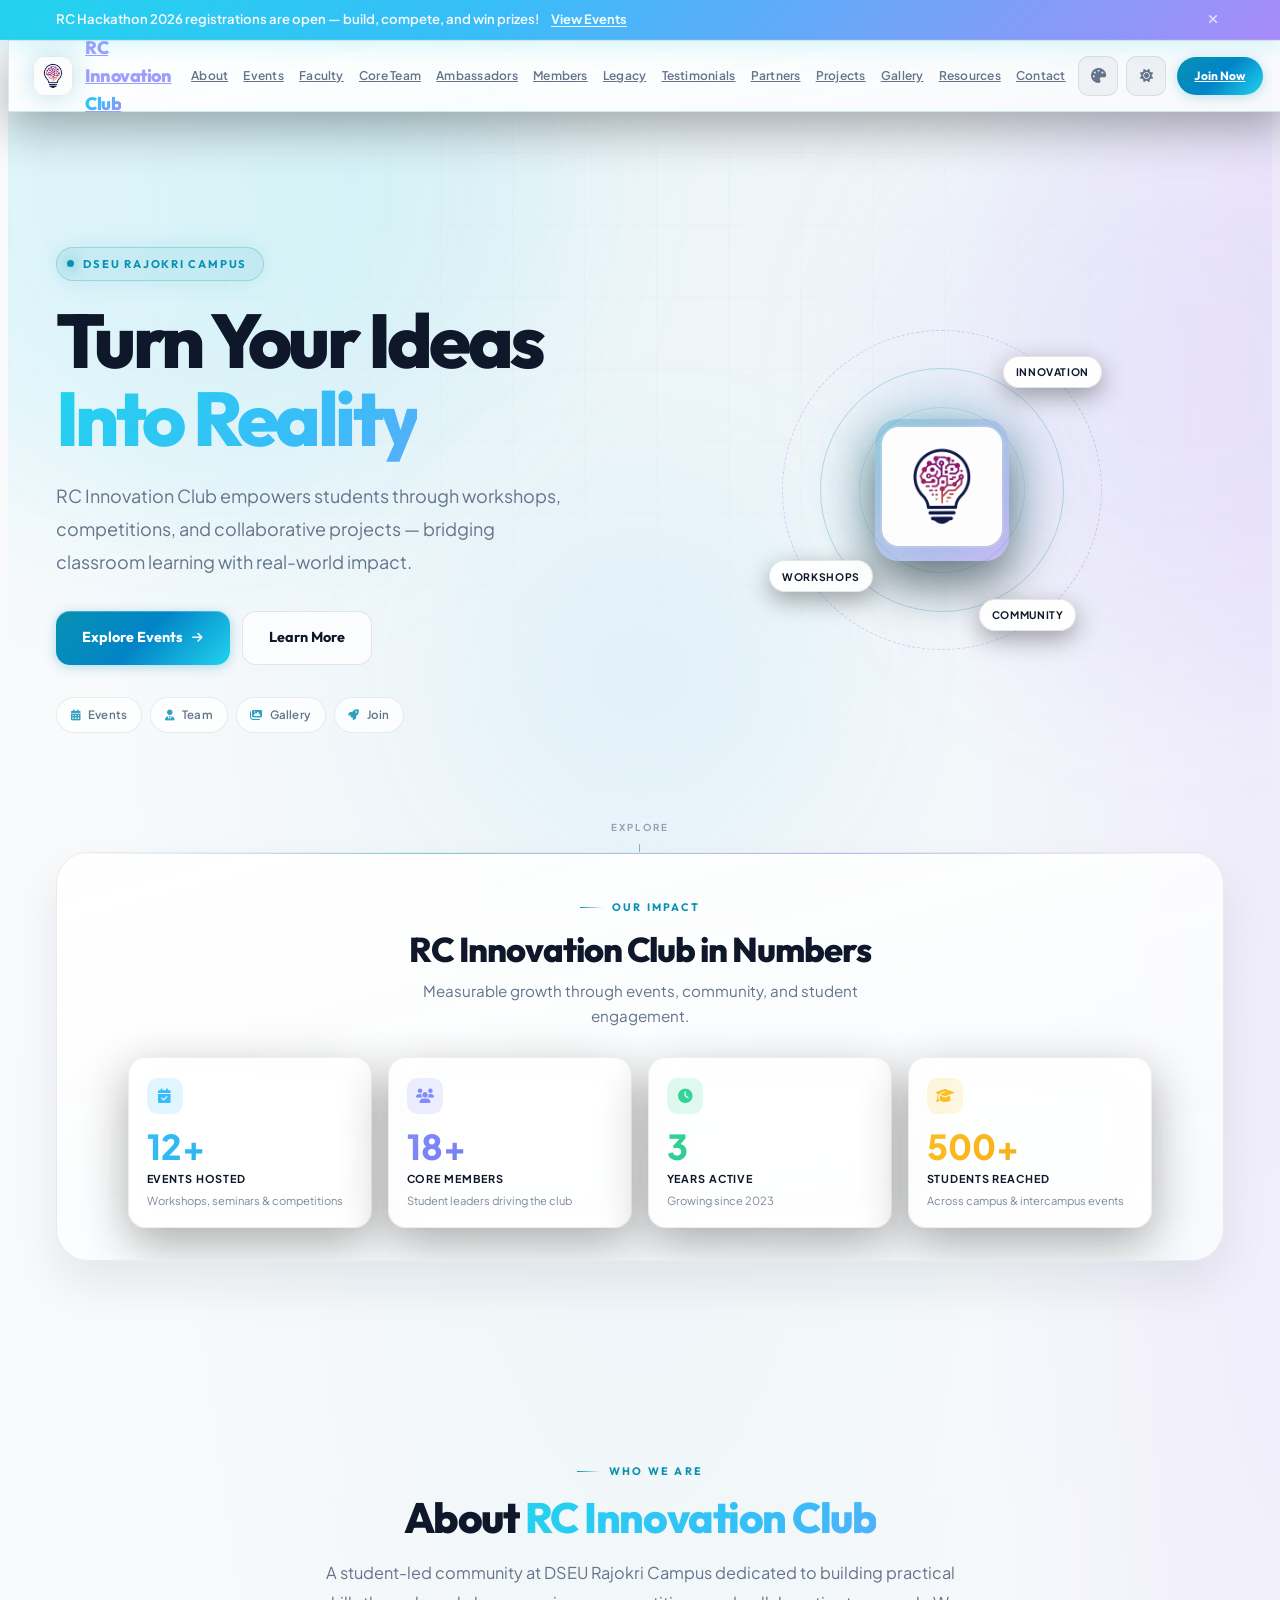
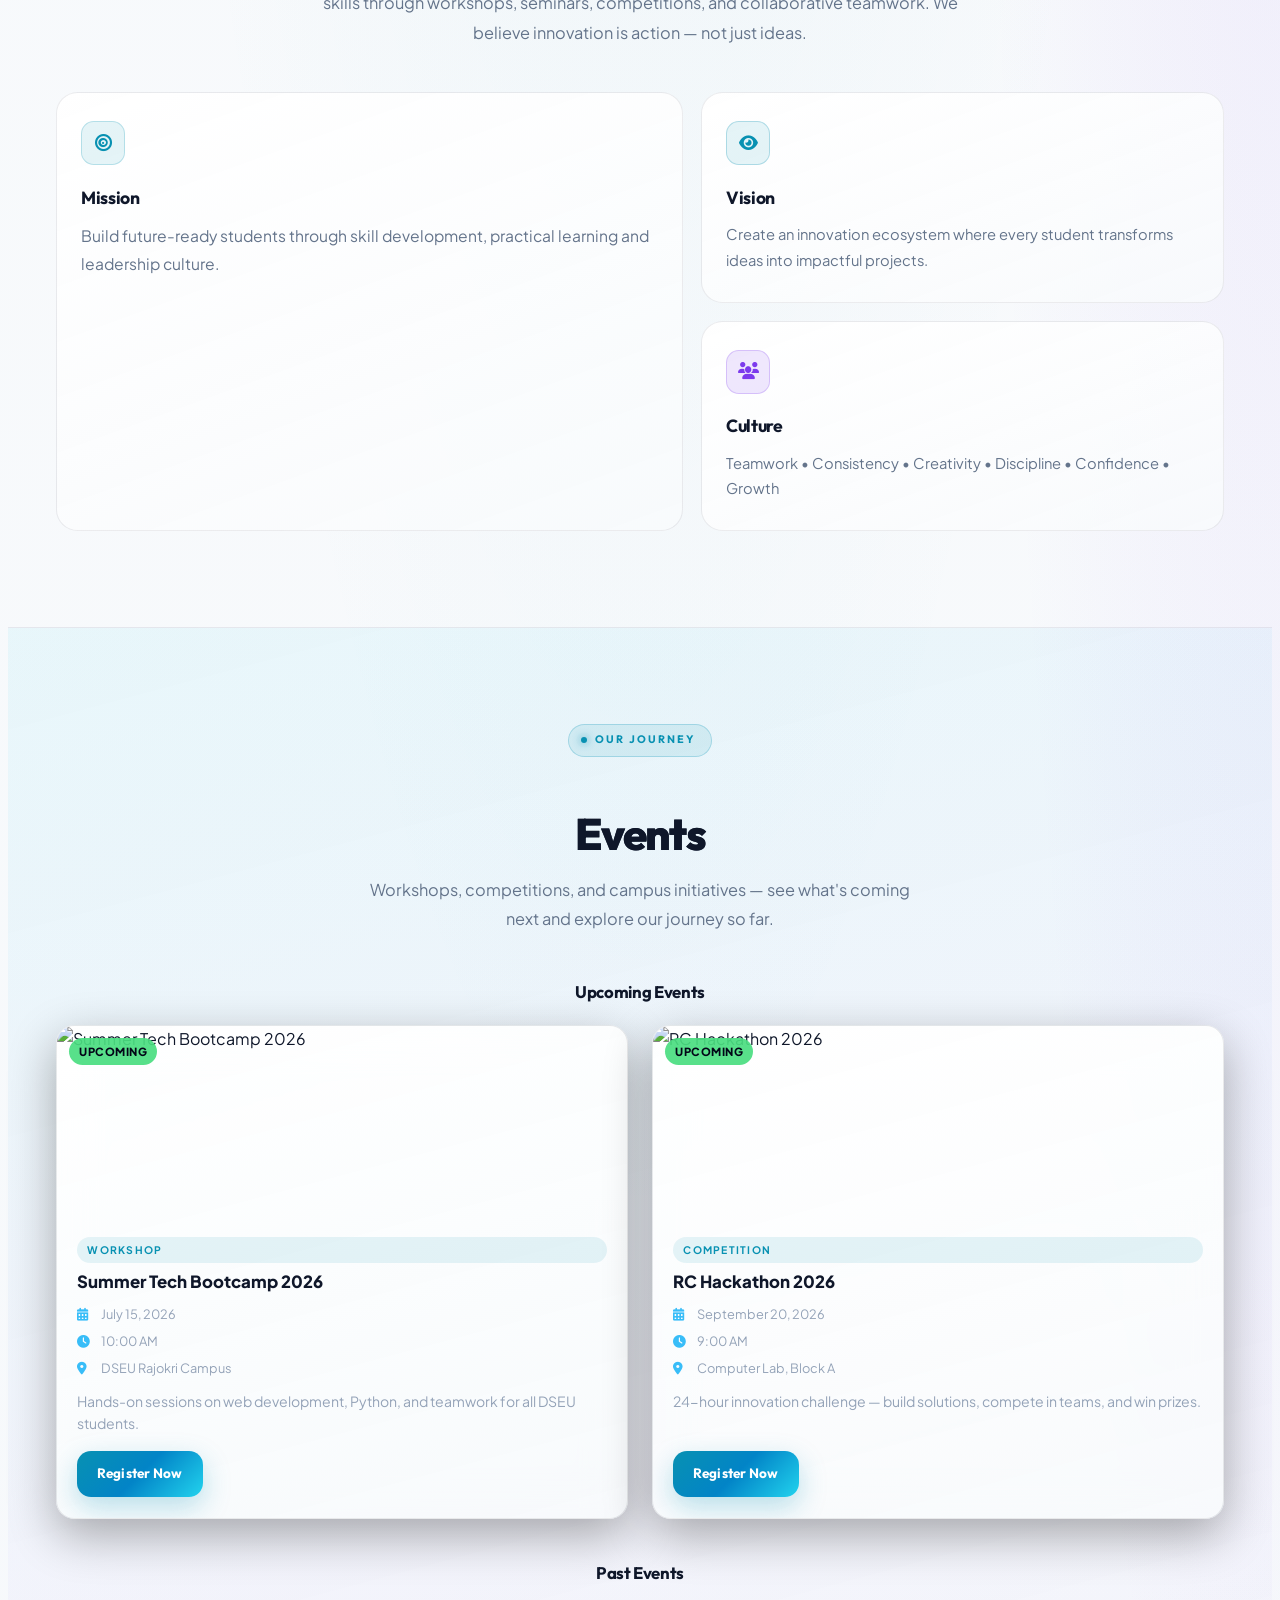
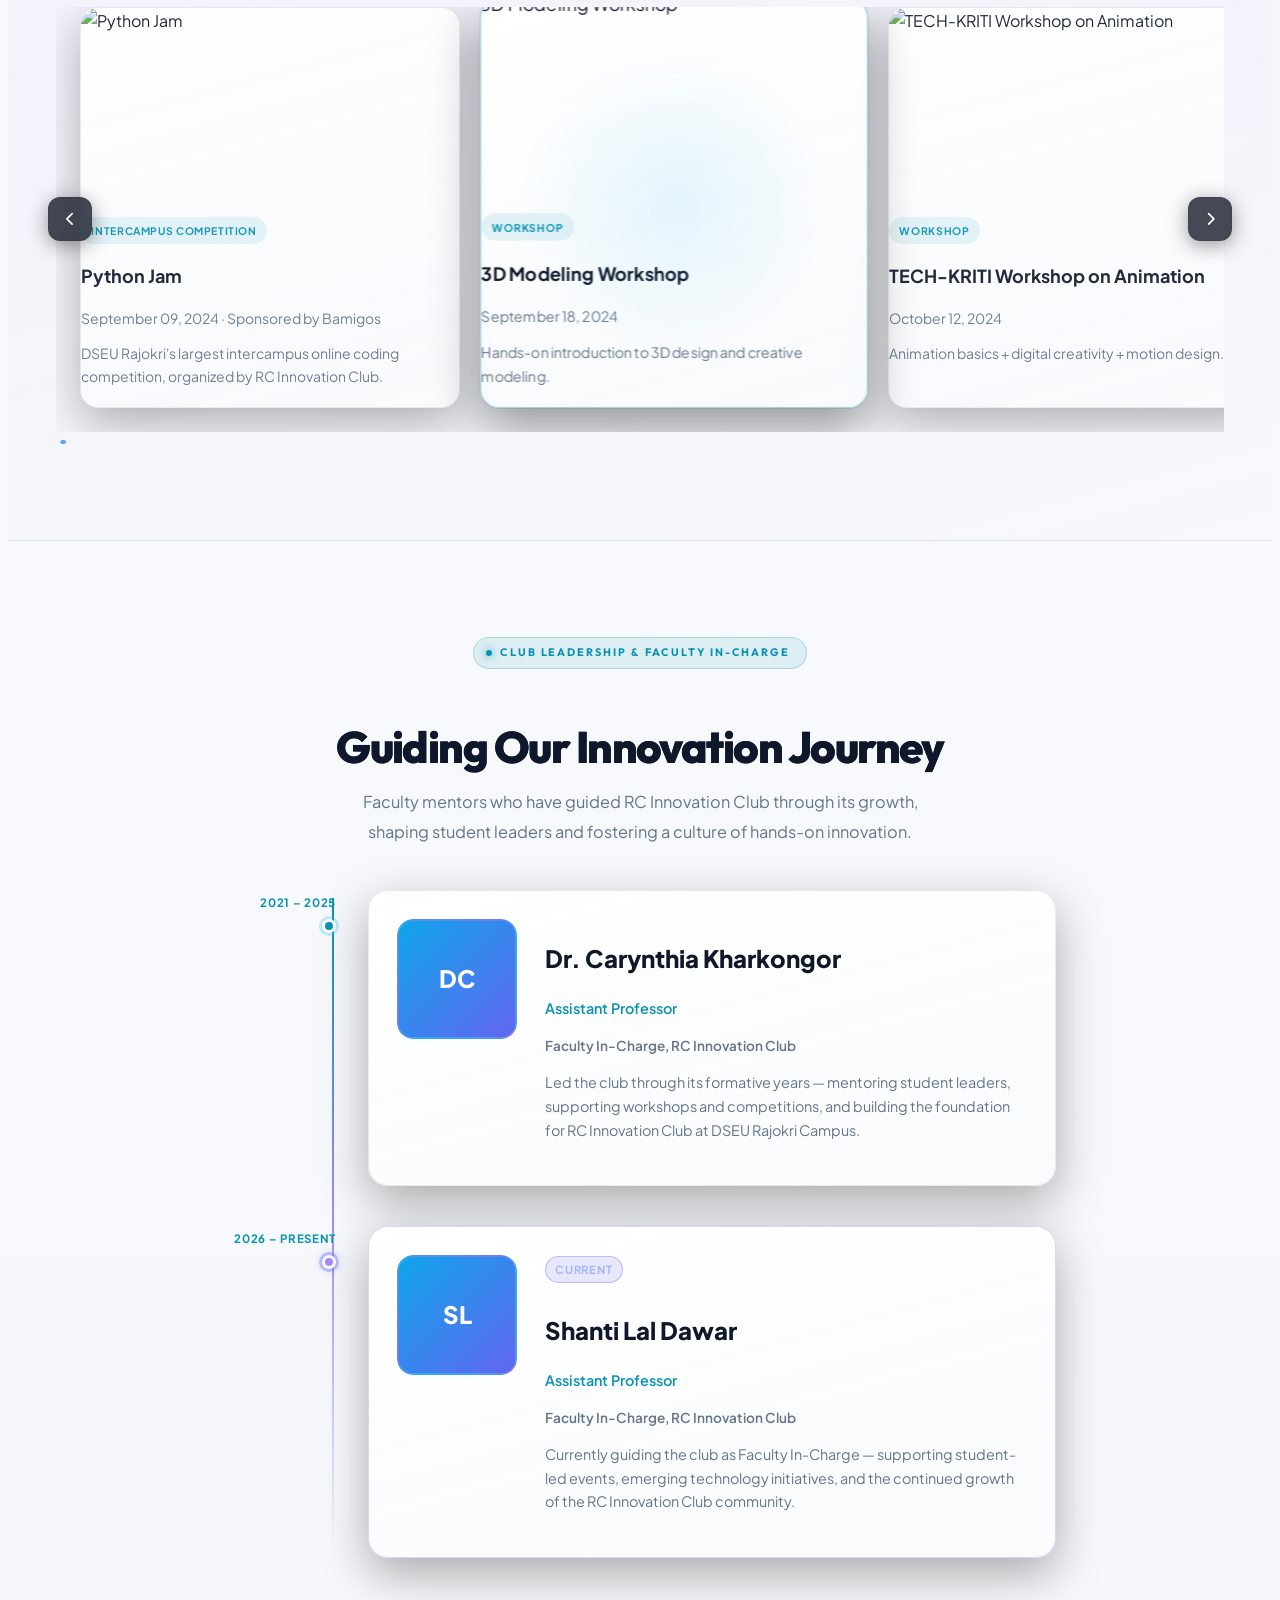
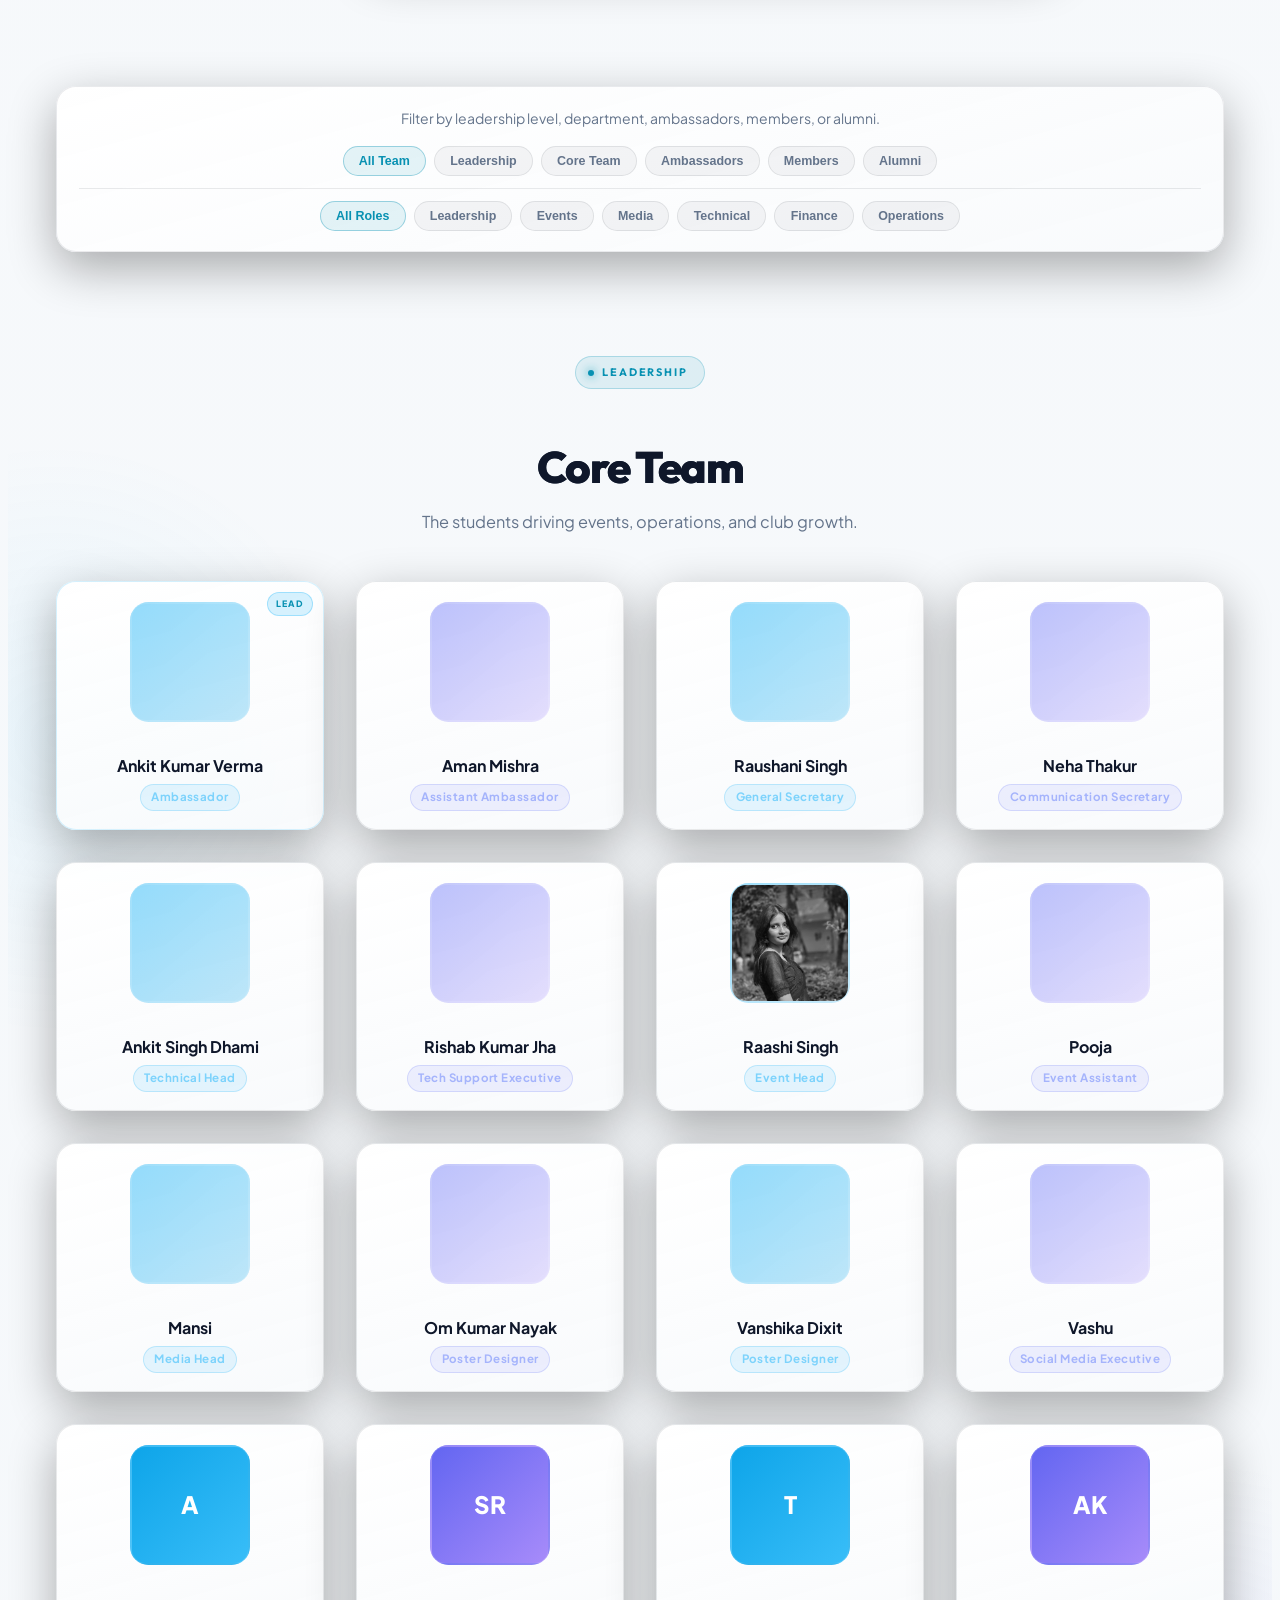
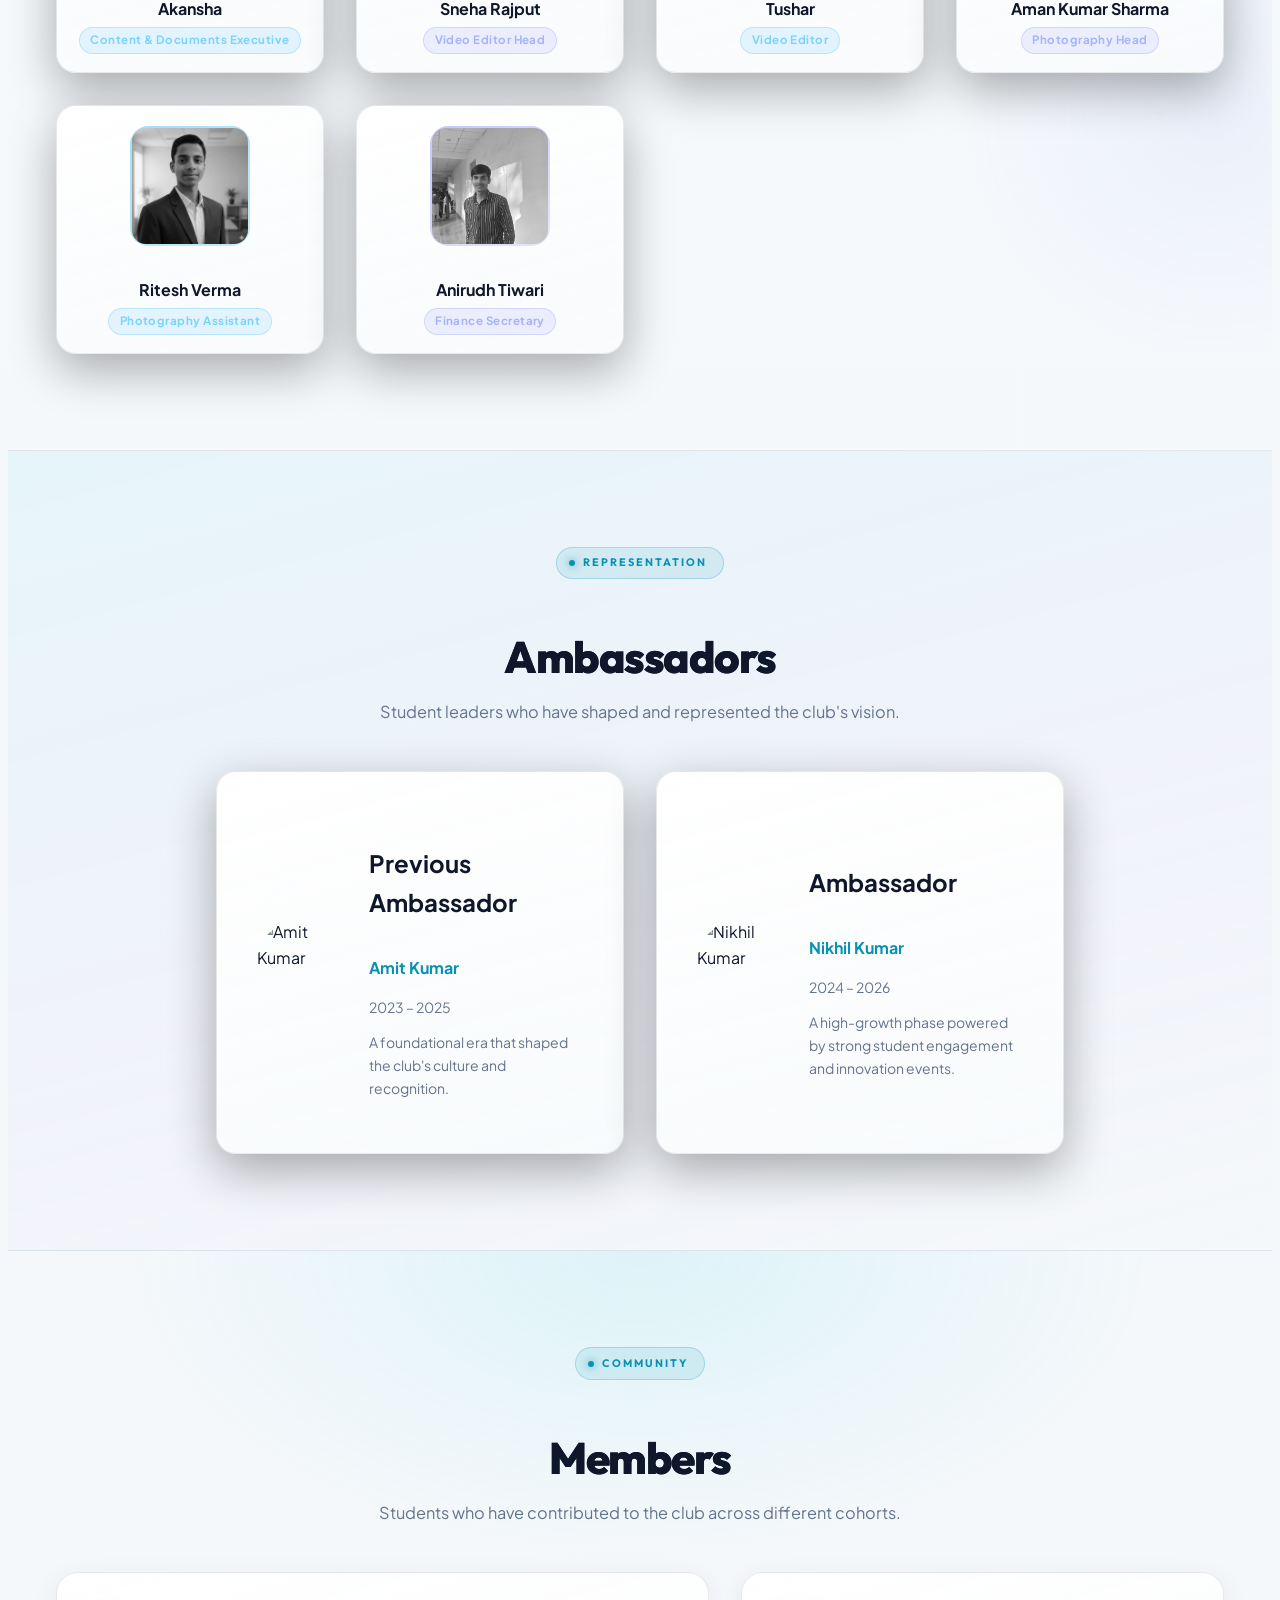
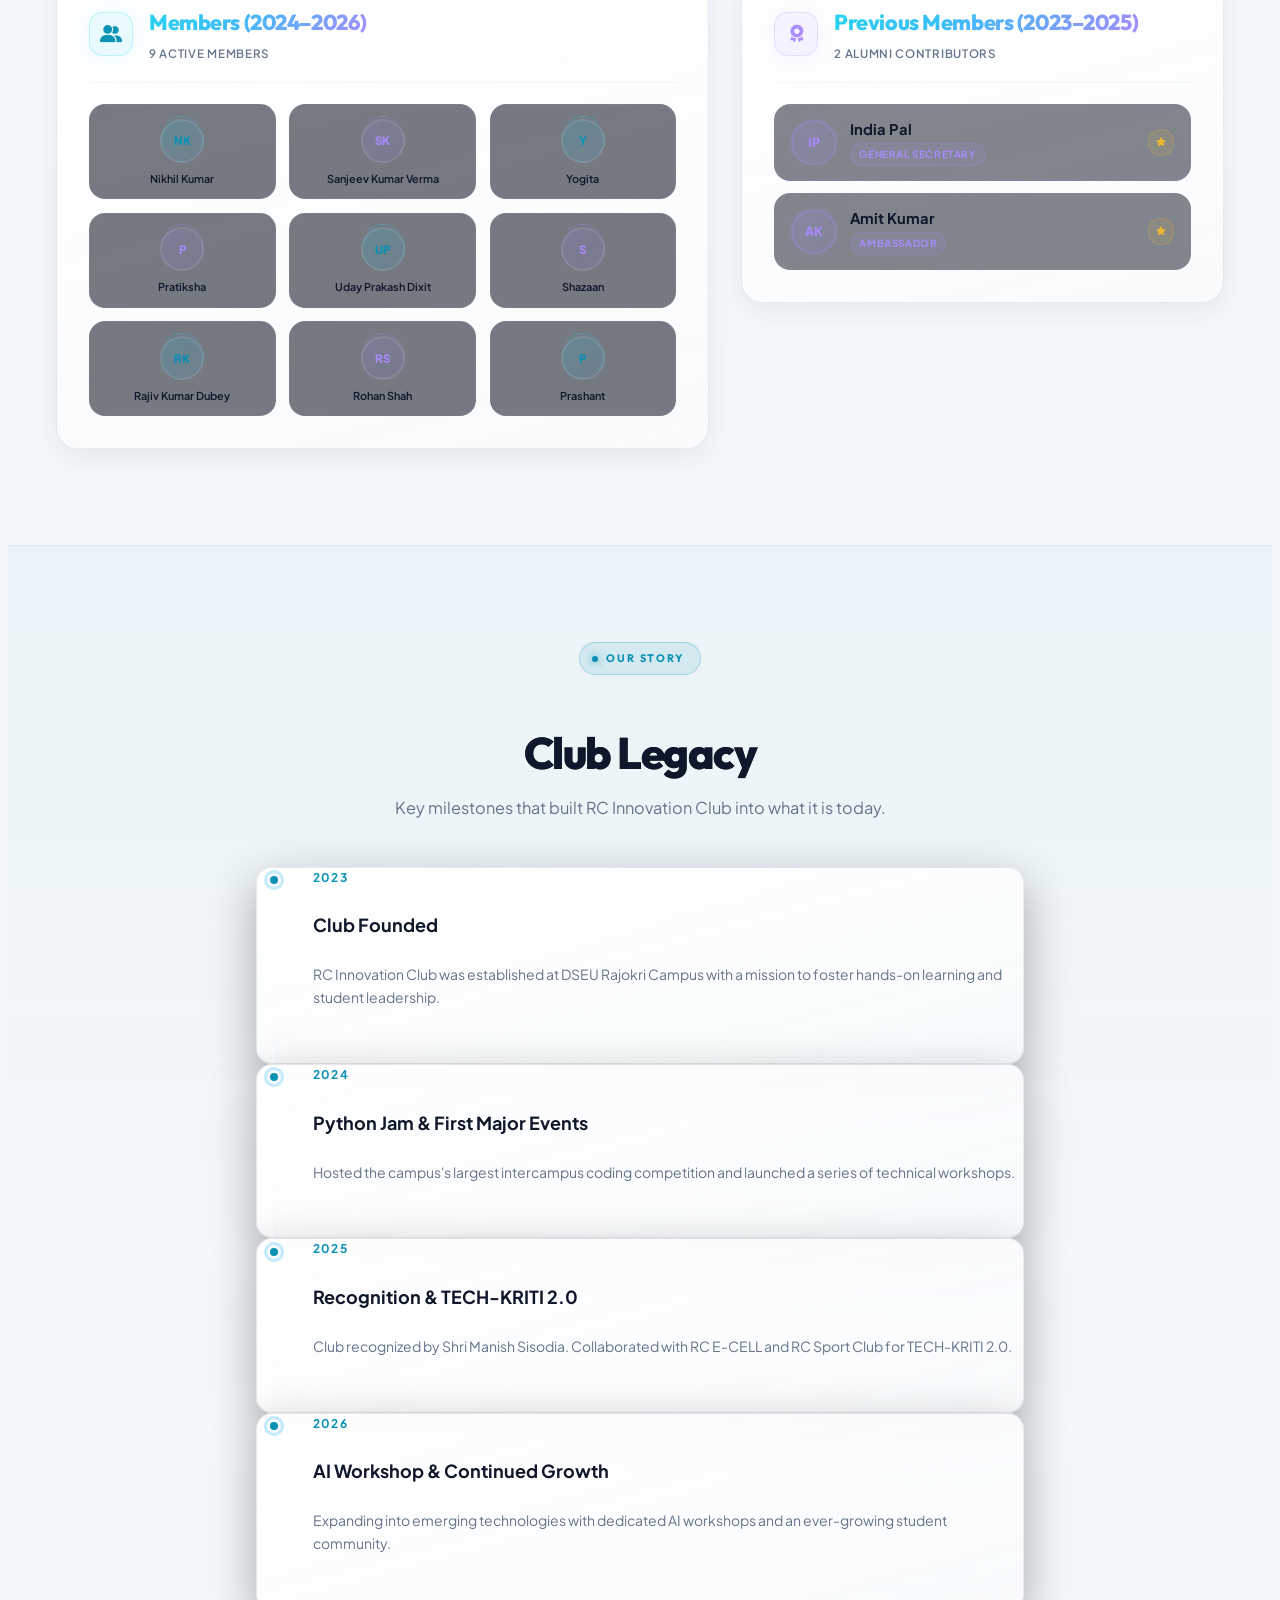
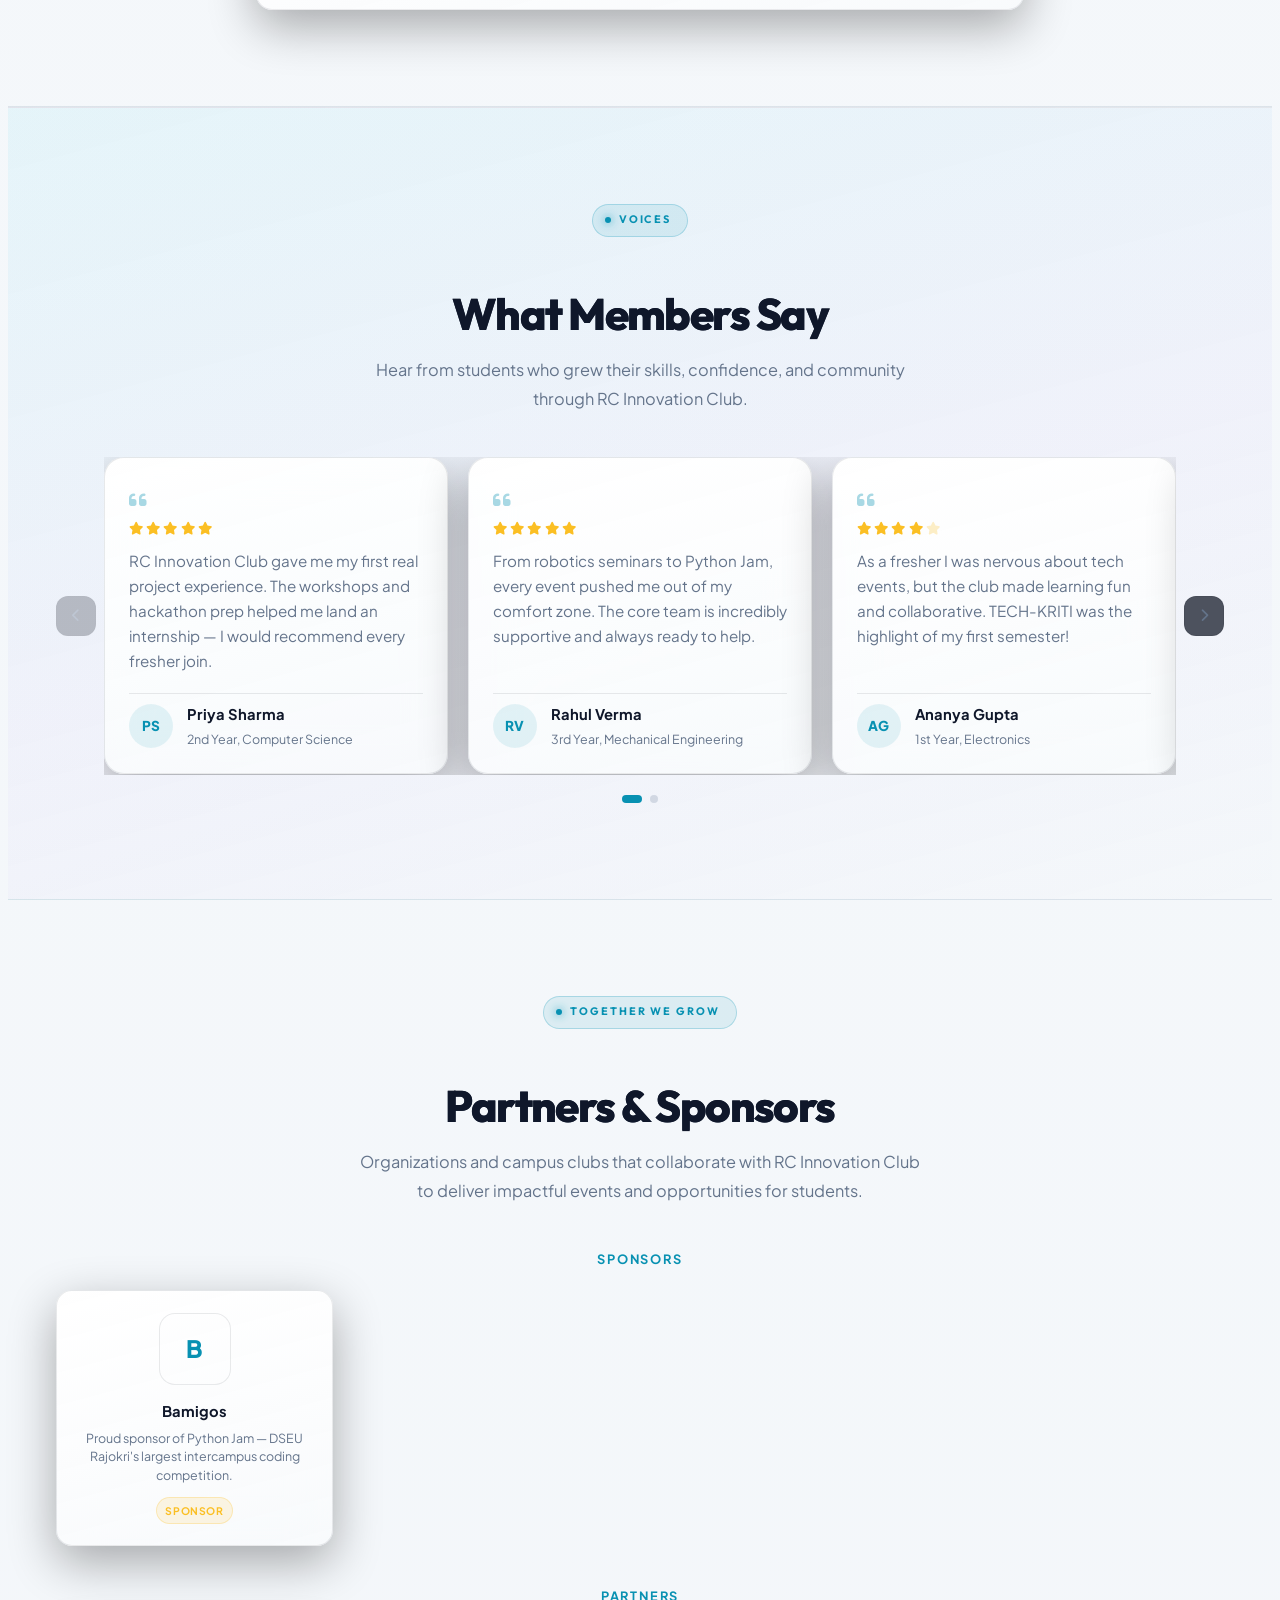
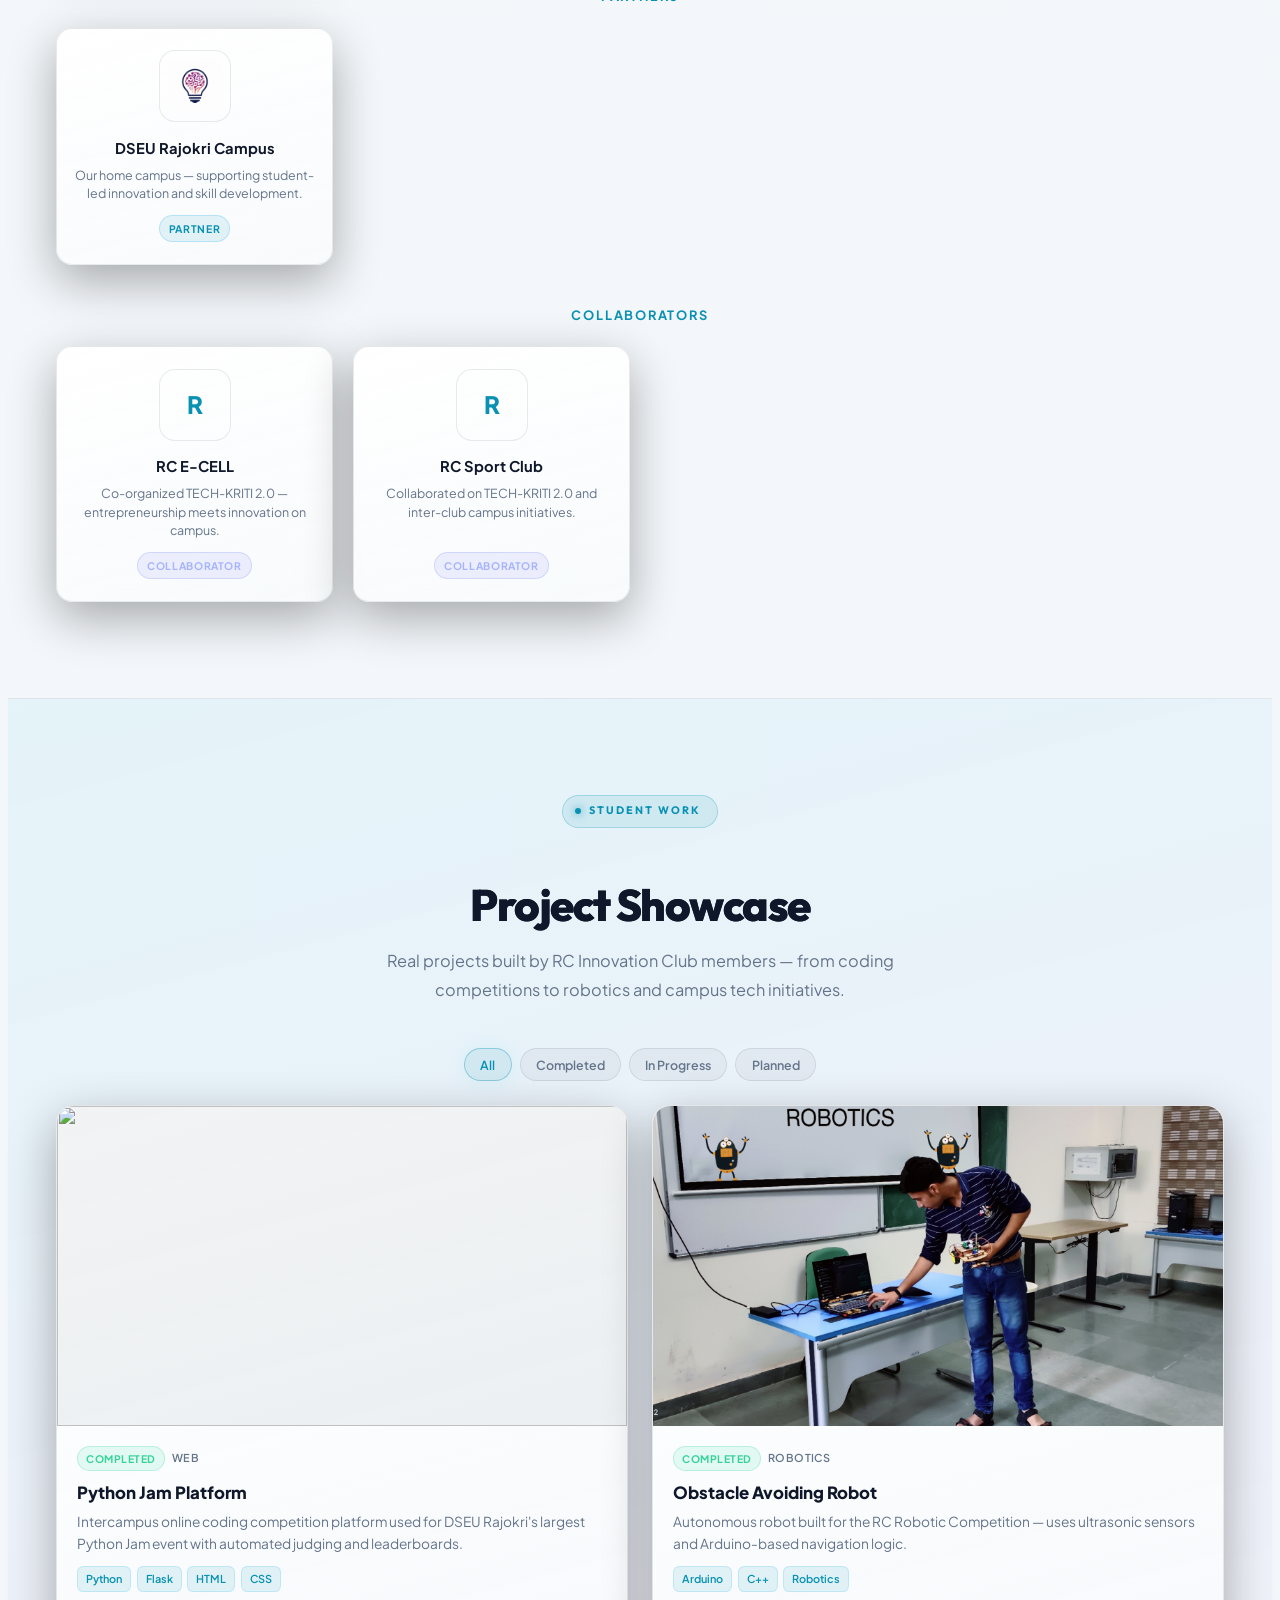
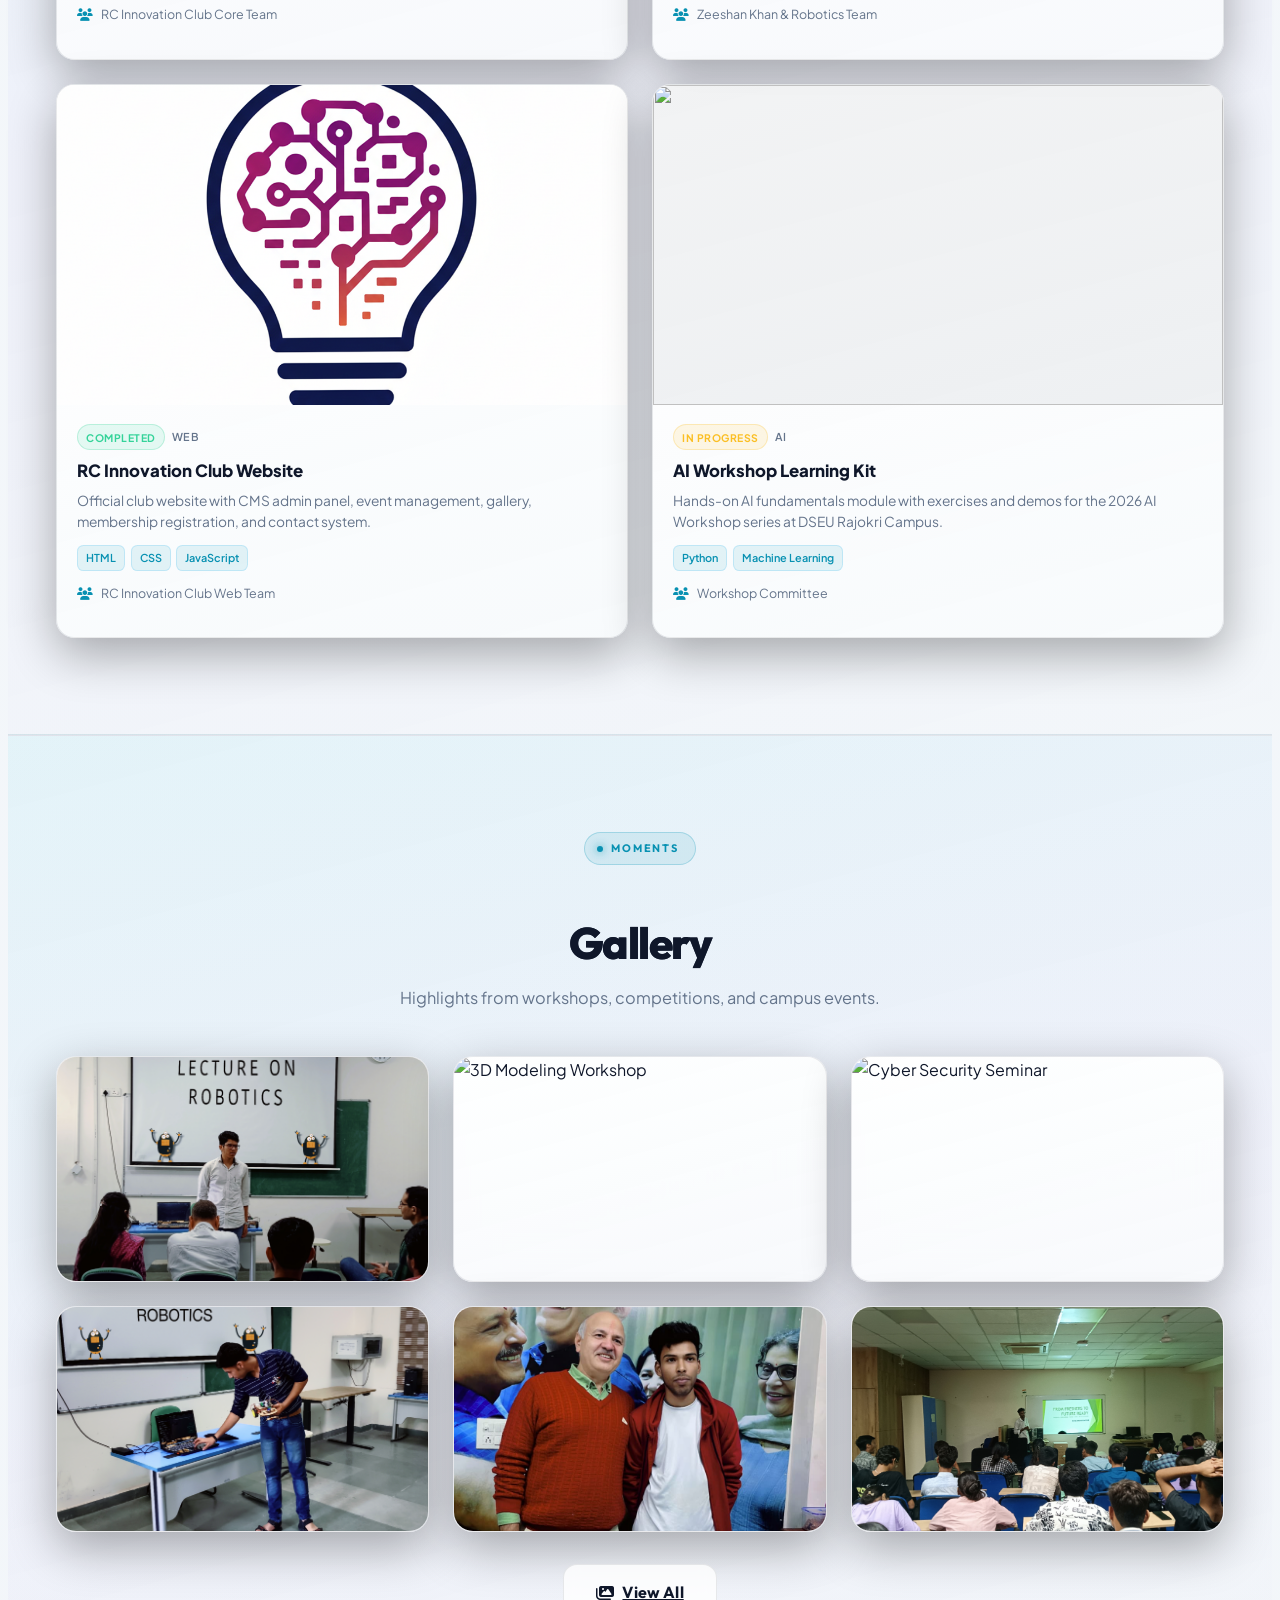
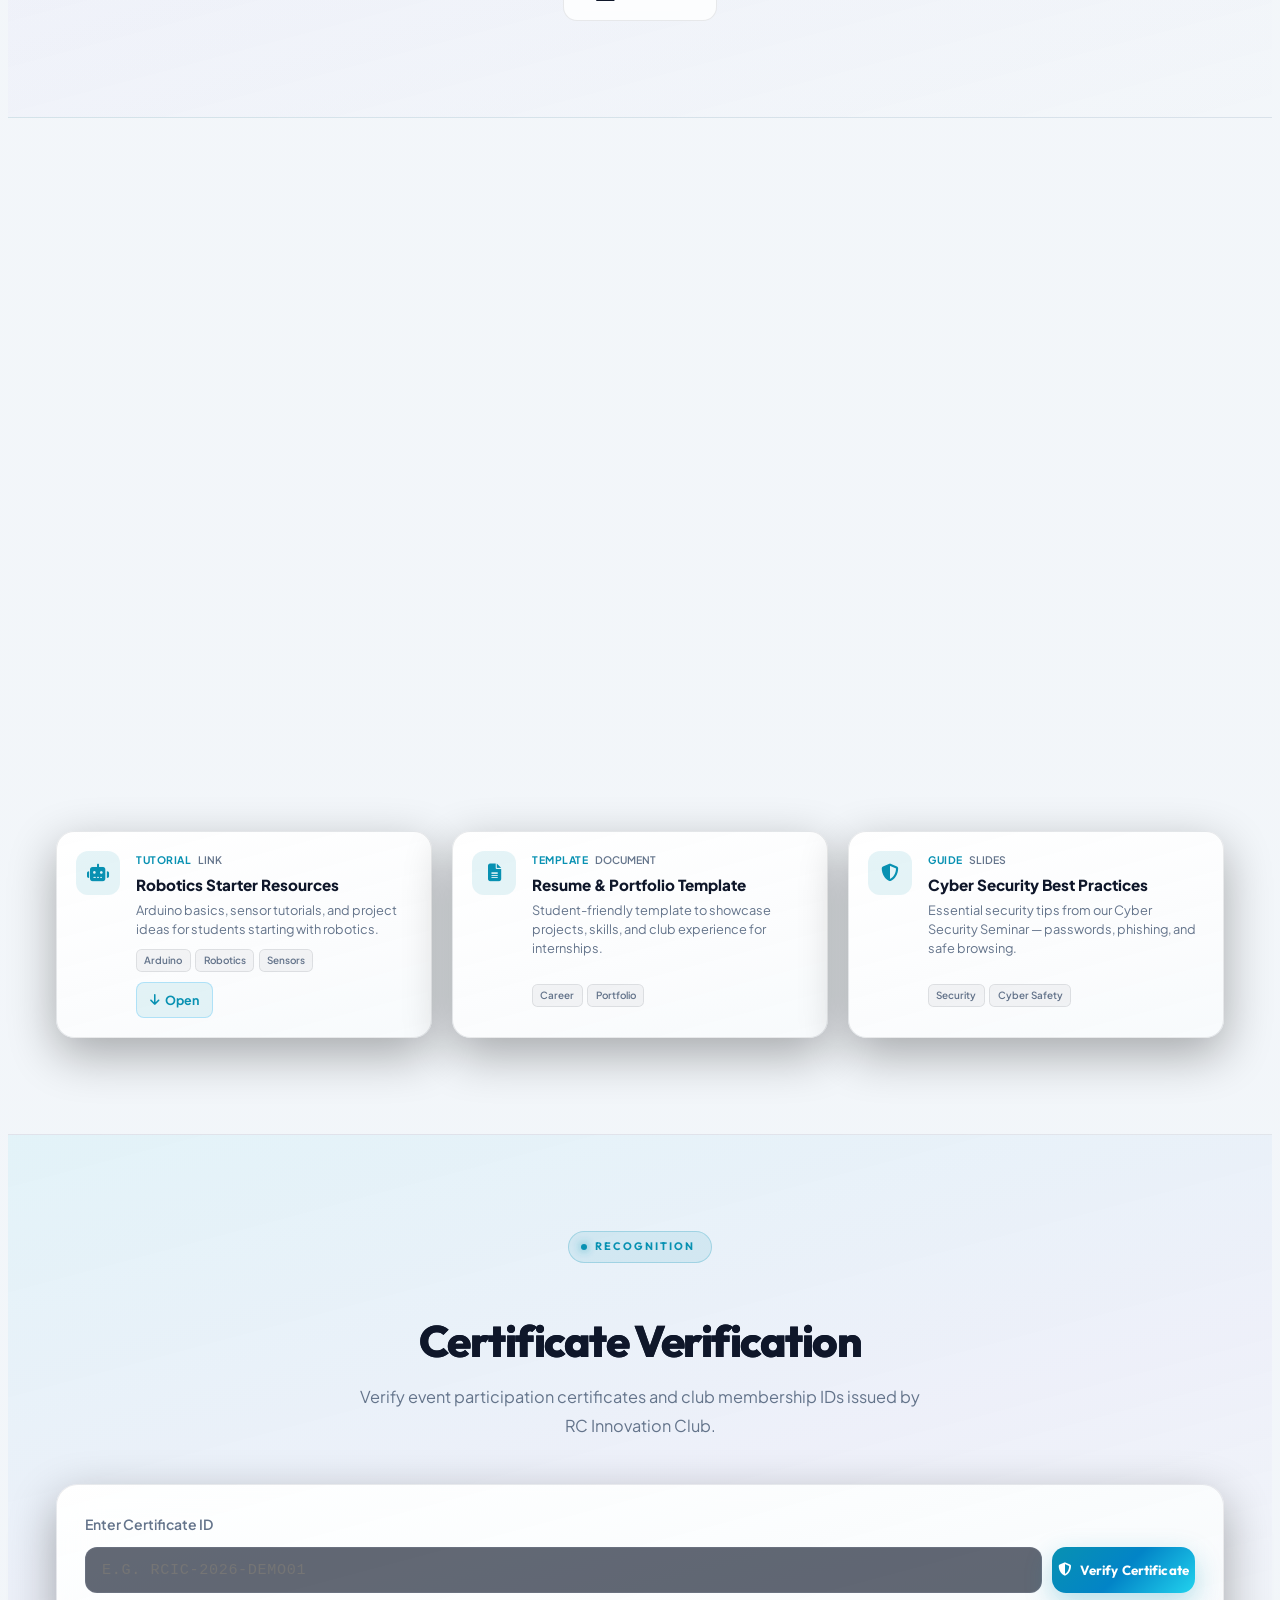
==== index.html @ c9a293d9 "Initial commit: RC Innovation Club website with Supabase" ====
<!DOCTYPE html>
<html lang="en">
<head>
  <meta charset="UTF-8" />
  <script>
    (function () {
      var tk = 'rc_theme_preference';
      var ck = 'rc_color_preference';
      var colors = ['ocean', 'sunset', 'emerald', 'royal', 'coral'];
      var t = null, c = null;
      try { t = localStorage.getItem(tk); c = localStorage.getItem(ck); } catch (e) {}
      if (t !== 'dark' && t !== 'light') {
        t = window.matchMedia('(prefers-color-scheme: light)').matches ? 'light' : 'dark';
      }
      if (colors.indexOf(c) === -1) c = 'ocean';
      document.documentElement.setAttribute('data-theme', t);
      document.documentElement.setAttribute('data-color', c);
    })();
  </script>
  <meta name="viewport" content="width=device-width, initial-scale=1.0, viewport-fit=cover" />
  <meta name="description" content="RC Innovation Club at DSEU Rajokri Campus — workshops, competitions, and hands-on learning for future-ready students." />
  <meta name="keywords" content="RC Innovation Club, DSEU Rajokri, student club, workshops, hackathon, innovation" />
  <meta name="robots" content="index, follow" />
  <meta name="theme-color" content="#030712" />
  <link rel="canonical" href="" />
  <meta property="og:type" content="website" />
  <meta property="og:site_name" content="RC Innovation Club" />
  <meta property="og:title" content="RC Innovation Club | DSEU Rajokri" />
  <meta property="og:description" content="RC Innovation Club at DSEU Rajokri Campus — workshops, competitions, and hands-on learning for future-ready students." />
  <meta property="og:image" content="assets/logo/logo.png" />
  <meta property="og:url" content="" />
  <meta name="twitter:card" content="summary_large_image" />
  <meta name="twitter:title" content="RC Innovation Club | DSEU Rajokri" />
  <meta name="twitter:description" content="RC Innovation Club at DSEU Rajokri Campus — workshops, competitions, and hands-on learning for future-ready students." />
  <meta name="twitter:image" content="assets/logo/logo.png" />
  <title>RC Innovation Club | DSEU Rajokri</title>

  <link rel="preconnect" href="https://cdnjs.cloudflare.com" crossorigin />
  <link rel="stylesheet" href="https://cdnjs.cloudflare.com/ajax/libs/font-awesome/6.4.0/css/all.min.css" />
  <link rel="stylesheet" href="css/tw-utilities.css?v=20250612" />
  <link rel="stylesheet" href="css/style.css?v=20250613" />
  <link rel="stylesheet" href="css/home.css?v=20250612" />
  <link rel="stylesheet" href="css/gallery.css?v=20250612" />
  <link rel="stylesheet" href="css/theme.css?v=20250612" />
  <link rel="stylesheet" href="css/color-themes.css?v=20250612" />
  <link rel="stylesheet" href="css/site-ui.css?v=20250612" />
  <link rel="stylesheet" href="css/mobile-performance.css?v=20250612" />
  <style>
    /* Critical layout — ensures new UI shows even if cache is stale */
    .dash-hero { min-height: 100svh; display: flex; align-items: center; position: relative; overflow: hidden; }
    .dash-hero__layout { display: grid; gap: 2.5rem; align-items: center; width: 100%; }
    @media (min-width: 1024px) {
      .dash-hero__layout { grid-template-columns: 1fr 1fr; }
      .dash-hero__content { text-align: left; }
    }
    .dash-hero__visual { display: flex; justify-content: center; }
    .dash-visual { position: relative; width: min(100%, 20rem); aspect-ratio: 1; }
  </style>
</head>

<body class="bg-gradient-pro">

  <div class="scroll-progress" aria-hidden="true"></div>
  <div class="mobile-nav-overlay xl:hidden" aria-hidden="true"></div>

  <!-- ANNOUNCEMENT BAR -->
  <div id="announce-bar" class="announce-bar announce-bar--hidden" role="region" aria-label="Site announcement" hidden>
    <div class="announce-bar__inner">
      <p class="announce-bar__text" id="cms-announce-text"></p>
      <a href="#" id="cms-announce-link" class="announce-bar__link"></a>
      <button type="button" class="announce-bar__dismiss" id="announce-dismiss" aria-label="Dismiss announcement">
        <i class="fas fa-times" aria-hidden="true"></i>
      </button>
    </div>
  </div>

  <!-- NAVBAR -->
  <nav class="navbar fixed w-full z-[100] glass flex justify-between items-center">
    <a href="#" class="navbar-brand flex items-center gap-3">
      <img src="assets/logo/logo.png" alt="RC Innovation Club Logo"
        class="navbar-brand__logo w-10 h-10 rounded-xl object-cover border border-white/10" />
      <span class="navbar-brand__text text-lg hidden sm:block">
        RC Innovation <span class="navbar-brand__accent">Club</span>
      </span>
    </a>

    <div class="desktop-nav tracking-wide">
      <a href="#about" class="nav-link" data-section="about">About</a>
      <a href="#events" class="nav-link" data-section="events">Events</a>
      <a href="#faculty" class="nav-link" data-section="faculty">Faculty</a>
      <a href="#core" class="nav-link" data-section="core">Core Team</a>
      <a href="#ambassadors" class="nav-link" data-section="ambassadors">Ambassadors</a>
      <a href="#members" class="nav-link" data-section="members">Members</a>
      <a href="#legacy" class="nav-link" data-section="legacy">Legacy</a>
      <a href="#testimonials" class="nav-link" data-section="testimonials">Testimonials</a>
      <a href="#partners" class="nav-link" data-section="partners">Partners</a>
      <a href="#projects" class="nav-link" data-section="projects">Projects</a>
      <a href="#gallery" class="nav-link" data-section="gallery">Gallery</a>
      <a href="#resources" class="nav-link" data-section="resources">Resources</a>
      <a href="#contact" class="nav-link" data-section="contact">Contact</a>
      <div class="theme-controls hidden xl:flex items-center gap-2">
        <div class="theme-picker" data-theme-picker>
          <button type="button" class="theme-picker__trigger" data-theme-picker-trigger aria-label="Choose color theme" aria-haspopup="listbox" aria-expanded="false">
            <i class="fas fa-palette" aria-hidden="true"></i>
          </button>
          <div class="theme-picker__panel" data-theme-picker-panel hidden role="listbox" aria-label="Color themes">
            <p class="theme-picker__heading">Color theme</p>
            <div class="theme-picker__swatches">
              <button type="button" class="theme-picker__swatch theme-picker__swatch--ocean" data-color-pick="ocean" aria-label="Ocean" title="Ocean — Cyan & Violet"></button>
              <button type="button" class="theme-picker__swatch theme-picker__swatch--sunset" data-color-pick="sunset" aria-label="Sunset" title="Sunset — Orange & Pink"></button>
              <button type="button" class="theme-picker__swatch theme-picker__swatch--emerald" data-color-pick="emerald" aria-label="Emerald" title="Emerald — Fresh Green"></button>
              <button type="button" class="theme-picker__swatch theme-picker__swatch--royal" data-color-pick="royal" aria-label="Royal" title="Royal — Indigo & Purple"></button>
              <button type="button" class="theme-picker__swatch theme-picker__swatch--coral" data-color-pick="coral" aria-label="Coral" title="Coral — Rose & Gold"></button>
            </div>
          </div>
        </div>
        <button type="button" class="theme-toggle" data-theme-toggle aria-label="Switch to light mode" aria-pressed="false">
          <i class="fas fa-sun theme-toggle__icon theme-toggle__icon--light" aria-hidden="true"></i>
          <i class="fas fa-moon theme-toggle__icon theme-toggle__icon--dark" aria-hidden="true"></i>
        </button>
      </div>
      <a href="#join" class="btn-primary px-5 py-2 rounded-full text-sm whitespace-nowrap">Join Now</a>
    </div>

    <div class="theme-controls flex items-center gap-2 xl:hidden">
      <div class="theme-picker theme-picker--compact" data-theme-picker>
        <button type="button" class="theme-picker__trigger" data-theme-picker-trigger aria-label="Choose color theme" aria-haspopup="listbox" aria-expanded="false">
          <i class="fas fa-palette" aria-hidden="true"></i>
        </button>
        <div class="theme-picker__panel" data-theme-picker-panel hidden role="listbox" aria-label="Color themes">
          <p class="theme-picker__heading">Color theme</p>
          <div class="theme-picker__swatches">
            <button type="button" class="theme-picker__swatch theme-picker__swatch--ocean" data-color-pick="ocean" aria-label="Ocean" title="Ocean"></button>
            <button type="button" class="theme-picker__swatch theme-picker__swatch--sunset" data-color-pick="sunset" aria-label="Sunset" title="Sunset"></button>
            <button type="button" class="theme-picker__swatch theme-picker__swatch--emerald" data-color-pick="emerald" aria-label="Emerald" title="Emerald"></button>
            <button type="button" class="theme-picker__swatch theme-picker__swatch--royal" data-color-pick="royal" aria-label="Royal" title="Royal"></button>
            <button type="button" class="theme-picker__swatch theme-picker__swatch--coral" data-color-pick="coral" aria-label="Coral" title="Coral"></button>
          </div>
        </div>
      </div>
      <button type="button" class="theme-toggle" data-theme-toggle aria-label="Switch to light mode" aria-pressed="false">
        <i class="fas fa-sun theme-toggle__icon theme-toggle__icon--light" aria-hidden="true"></i>
        <i class="fas fa-moon theme-toggle__icon theme-toggle__icon--dark" aria-hidden="true"></i>
      </button>
    </div>

    <button class="mobile-menu-btn xl:hidden" aria-label="Open menu" aria-expanded="false" type="button">
      <span></span><span></span><span></span>
    </button>
  </nav>

  <div class="mobile-nav xl:hidden">
    <a href="#about">About</a>
    <a href="#events">Events</a>
    <a href="#faculty">Faculty</a>
    <a href="#core">Core Team</a>
    <a href="#ambassadors">Ambassadors</a>
    <a href="#members">Members</a>
    <a href="#legacy">Legacy</a>
    <a href="#testimonials">Testimonials</a>
    <a href="#partners">Partners</a>
    <a href="#projects">Projects</a>
    <a href="#gallery">Gallery</a>
    <a href="#resources">Resources</a>
    <a href="#contact">Contact</a>
    <div class="mobile-theme-bar" aria-label="Color themes">
      <span class="mobile-theme-bar__label">Color theme</span>
      <div class="mobile-theme-bar__swatches">
        <button type="button" class="theme-picker__swatch theme-picker__swatch--ocean" data-color-pick="ocean" aria-label="Ocean" title="Ocean"></button>
        <button type="button" class="theme-picker__swatch theme-picker__swatch--sunset" data-color-pick="sunset" aria-label="Sunset" title="Sunset"></button>
        <button type="button" class="theme-picker__swatch theme-picker__swatch--emerald" data-color-pick="emerald" aria-label="Emerald" title="Emerald"></button>
        <button type="button" class="theme-picker__swatch theme-picker__swatch--royal" data-color-pick="royal" aria-label="Royal" title="Royal"></button>
        <button type="button" class="theme-picker__swatch theme-picker__swatch--coral" data-color-pick="coral" aria-label="Coral" title="Coral"></button>
      </div>
    </div>
    <a href="#join" class="mobile-nav-cta">Join Now</a>
  </div>

  <!-- MAIN DASHBOARD -->
  <div id="dashboard" class="dash">

    <section class="dash-hero" aria-label="Welcome">
      <div class="dash-hero__atmosphere" aria-hidden="true">
        <div class="dash-hero__aurora dash-hero__aurora--1"></div>
        <div class="dash-hero__aurora dash-hero__aurora--2"></div>
        <div class="dash-hero__aurora dash-hero__aurora--3"></div>
        <div class="dash-hero__grid-lines"></div>
      </div>

      <div class="site-container dash-hero__layout">
        <div class="dash-hero__content">
          <div class="dash-hero__badge" data-reveal>
            <span class="dash-hero__badge-dot" aria-hidden="true"></span>
            <span class="dash-hero__badge-text" id="cms-hero-badge">DSEU Rajokri Campus</span>
          </div>

          <h1 class="dash-hero__title" id="cms-hero-title" data-reveal data-reveal-delay="70">
            Turn Your Ideas<br><span class="dash-hero__highlight text-gradient text-gradient-animated">Into Reality</span>
          </h1>

          <p class="dash-hero__lead" id="cms-hero-desc" data-reveal data-reveal-delay="140">
            RC Innovation Club empowers students through workshops, competitions, and collaborative projects — bridging classroom learning with real-world impact.
          </p>

          <div class="dash-hero__actions" data-reveal data-reveal-delay="210">
            <a href="#events" class="dash-btn dash-btn--primary" id="cms-hero-btn1">
              <span>Explore Events</span>
              <i class="fas fa-arrow-right" aria-hidden="true"></i>
            </a>
            <a href="#about" class="dash-btn dash-btn--ghost" id="cms-hero-btn2">Learn More</a>
          </div>

          <nav class="dash-hero__quick" aria-label="Quick navigation" data-reveal data-reveal-delay="280">
            <a href="#events" class="dash-quick-link"><i class="fas fa-calendar-days" aria-hidden="true"></i><span>Events</span></a>
            <a href="#core" class="dash-quick-link"><i class="fas fa-user-tie" aria-hidden="true"></i><span>Team</span></a>
            <a href="#gallery" class="dash-quick-link"><i class="fas fa-images" aria-hidden="true"></i><span>Gallery</span></a>
            <a href="#join" class="dash-quick-link"><i class="fas fa-rocket" aria-hidden="true"></i><span>Join</span></a>
          </nav>
        </div>

        <div class="dash-hero__visual" data-reveal data-reveal-delay="120" aria-hidden="true">
          <div class="dash-visual">
            <div class="dash-visual__glow"></div>
            <div class="dash-visual__ring dash-visual__ring--outer"></div>
            <div class="dash-visual__ring dash-visual__ring--mid"></div>
            <div class="dash-visual__ring dash-visual__ring--inner"></div>
            <div class="dash-visual__logo-wrap">
              <img src="assets/logo/logo.png" alt="" class="dash-visual__logo" width="168" height="168" />
            </div>
            <span class="dash-visual__chip dash-visual__chip--1">Innovation</span>
            <span class="dash-visual__chip dash-visual__chip--2">Workshops</span>
            <span class="dash-visual__chip dash-visual__chip--3">Community</span>
          </div>
        </div>
      </div>

      <a href="#stats" class="dash-hero__scroll" aria-label="View impact statistics">
        <span class="dash-hero__scroll-text">Explore</span>
        <span class="dash-hero__scroll-track" aria-hidden="true"><span class="dash-hero__scroll-thumb"></span></span>
      </a>
    </section>

    <section id="stats" class="dash-stats section-block">
      <div class="site-container">
        <div class="dash-stats__shell" data-reveal>
          <header class="dash-stats__head" id="stats-header">
            <div class="dash-stats__head-copy">
              <span class="dash-label" id="cms-stats-eyebrow">Our Impact</span>
              <h2 class="dash-stats__title" id="cms-stats-title">RC Innovation Club in Numbers</h2>
              <p class="dash-stats__subtitle" id="cms-stats-subtitle"></p>
            </div>
          </header>
          <div class="dash-stats__grid stats-grid" id="cms-stats-grid"></div>
        </div>
      </div>
    </section>

    <section id="about" class="dash-about section-block">
      <div class="site-container">
        <header class="dash-about__head" data-reveal>
          <span class="dash-label" id="cms-about-eyebrow">Who We Are</span>
          <h2 class="dash-about__title" id="cms-about-title">
            About <span class="dash-hero__highlight text-gradient">RC Innovation Club</span>
          </h2>
          <p class="dash-about__lead" id="cms-about-subtitle" data-reveal data-reveal-delay="80"></p>
        </header>

        <div class="dash-about__bento" data-reveal data-reveal-delay="140">
          <article class="dash-bento-card dash-bento-card--mission">
            <div class="dash-bento-card__glow" aria-hidden="true"></div>
            <div class="dash-bento-card__icon" aria-hidden="true"><i class="fas fa-bullseye"></i></div>
            <h3 class="dash-bento-card__title">Mission</h3>
            <p class="dash-bento-card__text" id="cms-about-mission"></p>
          </article>
          <article class="dash-bento-card dash-bento-card--vision">
            <div class="dash-bento-card__glow" aria-hidden="true"></div>
            <div class="dash-bento-card__icon" aria-hidden="true"><i class="fas fa-eye"></i></div>
            <h3 class="dash-bento-card__title">Vision</h3>
            <p class="dash-bento-card__text" id="cms-about-vision"></p>
          </article>
          <article class="dash-bento-card dash-bento-card--culture">
            <div class="dash-bento-card__glow" aria-hidden="true"></div>
            <div class="dash-bento-card__icon" aria-hidden="true"><i class="fas fa-users"></i></div>
            <h3 class="dash-bento-card__title">Culture</h3>
            <p class="dash-bento-card__text" id="cms-about-culture"></p>
          </article>
        </div>
      </div>
    </section>

  </div>

  <main class="site-main">

  <!-- EVENTS -->
  <section id="events" class="section-block section-alt">
    <div class="site-container">
      <header class="ui-section-head">
        <span class="section-eyebrow" id="cms-events-eyebrow" data-reveal>Our Journey</span>
        <h2 class="section-title mb-3" id="cms-events-title" data-reveal>Events</h2>
        <p class="section-subtitle" id="cms-events-subtitle" data-reveal data-reveal-delay="100"></p>
      </header>

      <div id="cms-upcoming-events-wrap" class="upcoming-events-section" style="display:none">
        <h3 class="events-subheading" id="cms-upcoming-title" data-reveal>Upcoming Events</h3>
        <div class="upcoming-events-grid" id="cms-upcoming-events"></div>
      </div>

      <h3 class="events-subheading past-events-heading" id="cms-past-title" data-reveal>Past Events</h3>

      <div class="events-wrapper">
        <button class="events-nav-btn prev" aria-label="Previous events" type="button">
          <i class="fas fa-chevron-left text-sm"></i>
        </button>
        <button class="events-nav-btn next" aria-label="Next events" type="button">
          <i class="fas fa-chevron-right text-sm"></i>
        </button>

      <div class="events-scroll" id="cms-events-scroll"></div>
      </div>

      <div class="events-progress" aria-hidden="true">
        <div class="events-progress-track">
          <div class="events-progress-fill"></div>
        </div>
      </div>

      <p class="events-hint" aria-hidden="true">
        <i class="fas fa-hand-pointer"></i> Swipe to explore events
      </p>
    </div>
  </section>

  <!-- FACULTY IN-CHARGE -->
  <section id="faculty" class="section-block">
    <div class="site-container ui-section-head">
      <span class="section-eyebrow" id="cms-faculty-eyebrow" data-reveal>Club Leadership & Faculty In-Charge</span>
      <h2 class="section-title mb-3" id="cms-faculty-title" data-reveal>Guiding Our Innovation Journey</h2>
      <p class="section-subtitle" id="cms-faculty-subtitle" data-reveal data-reveal-delay="100"></p>
    </div>

    <div class="site-container">
      <div class="faculty-timeline" id="cms-faculty-timeline" aria-label="Faculty in-charge timeline"></div>
    </div>
  </section>

  <!-- TEAM HIERARCHY FILTER -->
  <div class="team-hierarchy-wrap site-container" id="team-hierarchy-wrap">
    <div class="team-hierarchy-bar glass" data-reveal>
      <p class="team-hierarchy-hint" id="cms-team-hierarchy-hint">Filter by leadership level, department, ambassadors, members, or alumni.</p>
      <div class="team-hierarchy-filters" id="team-hierarchy-filters" role="tablist" aria-label="Team hierarchy"></div>
      <div class="team-dept-filters" id="team-dept-filters" role="tablist" aria-label="Core team departments"></div>
    </div>
  </div>

  <!-- CORE TEAM -->
  <section id="core" class="section-block core-section">
    <div class="site-container ui-section-head">
      <span class="section-eyebrow" id="cms-core-eyebrow" data-reveal>Leadership</span>
      <h2 class="section-title mb-3" id="cms-core-title" data-reveal>Core Team</h2>
      <p class="section-subtitle" id="cms-core-subtitle" data-reveal data-reveal-delay="100"></p>
    </div>

    <div class="site-container team-grid" id="team-grid" aria-label="Core team members"></div>
  </section>

  <!-- AMBASSADORS -->
  <section id="ambassadors" class="section-block section-alt">
    <div class="site-container ui-section-head">
      <span class="section-eyebrow" id="cms-ambassadors-eyebrow" data-reveal>Representation</span>
      <h2 class="section-title mb-3" id="cms-ambassadors-title" data-reveal>Ambassadors</h2>
      <p class="section-subtitle" id="cms-ambassadors-subtitle" data-reveal data-reveal-delay="100"></p>
    </div>

    <div class="site-container ambassador-grid" id="cms-ambassadors-grid"></div>
  </section>

  <!-- MEMBERS -->
  <section id="members" class="section-block members-section">
    <div class="members-section__glow" aria-hidden="true"></div>
    <div class="site-container ui-section-head">
      <span class="section-eyebrow" id="cms-members-eyebrow" data-reveal>Community</span>
      <h2 class="section-title mb-3" id="cms-members-title" data-reveal>Members</h2>
      <p class="section-subtitle" id="cms-members-subtitle" data-reveal data-reveal-delay="100"></p>
    </div>

    <div class="site-container members-grid">
      <article class="members-panel members-panel--current" data-reveal>
        <header class="members-panel__header">
          <div class="members-panel__icon members-panel__icon--sky" aria-hidden="true">
            <i class="fas fa-user-group"></i>
          </div>
          <div class="members-panel__titles">
            <h3 class="members-panel__title" id="cms-members-current-title"></h3>
            <p class="members-panel__meta" id="cms-members-current-meta"></p>
          </div>
        </header>
        <div class="members-mosaic" id="cms-members-current" aria-label="Current members"></div>
      </article>

      <article class="members-panel members-panel--alumni" data-reveal data-reveal-delay="120">
        <header class="members-panel__header">
          <div class="members-panel__icon members-panel__icon--violet" aria-hidden="true">
            <i class="fas fa-award"></i>
          </div>
          <div class="members-panel__titles">
            <h3 class="members-panel__title" id="cms-members-previous-title"></h3>
            <p class="members-panel__meta" id="cms-members-previous-meta"></p>
          </div>
        </header>
        <div class="members-alumni" id="cms-members-previous" aria-label="Previous members"></div>
      </article>
    </div>
  </section>

  <!-- LEGACY -->
  <section id="legacy" class="section-block section-alt">
    <div class="site-container max-w-3xl mx-auto">
      <header class="ui-section-head">
        <span class="section-eyebrow" id="cms-legacy-eyebrow" data-reveal>Our Story</span>
        <h2 class="section-title mb-3" id="cms-legacy-title" data-reveal>Club Legacy</h2>
        <p class="section-subtitle" id="cms-legacy-subtitle" data-reveal data-reveal-delay="100"></p>
      </header>

      <div class="timeline" id="cms-legacy-timeline"></div>
    </div>
  </section>

  <!-- TESTIMONIALS -->
  <section id="testimonials" class="section-block section-alt">
    <div class="site-container ui-section-head">
      <span class="section-eyebrow" id="cms-testimonials-eyebrow" data-reveal>Voices</span>
      <h2 class="section-title mb-3" id="cms-testimonials-title" data-reveal>What Members Say</h2>
      <p class="section-subtitle" id="cms-testimonials-subtitle" data-reveal data-reveal-delay="100"></p>
    </div>

    <div class="site-container">
      <div class="testimonials-carousel" id="testimonials-carousel">
        <button type="button" class="testimonials-nav testimonials-nav--prev" id="testimonials-prev" aria-label="Previous testimonial">
          <i class="fas fa-chevron-left" aria-hidden="true"></i>
        </button>
        <div class="testimonials-viewport">
          <div class="testimonials-track" id="testimonials-track"></div>
        </div>
        <button type="button" class="testimonials-nav testimonials-nav--next" id="testimonials-next" aria-label="Next testimonial">
          <i class="fas fa-chevron-right" aria-hidden="true"></i>
        </button>
      </div>
      <div class="testimonials-dots" id="testimonials-dots" role="tablist" aria-label="Testimonial slides"></div>
    </div>
  </section>

  <!-- PARTNERS -->
  <section id="partners" class="section-block">
    <div class="site-container ui-section-head">
      <span class="section-eyebrow" id="cms-partners-eyebrow" data-reveal>Together We Grow</span>
      <h2 class="section-title mb-3" id="cms-partners-title" data-reveal>Partners & Sponsors</h2>
      <p class="section-subtitle" id="cms-partners-subtitle" data-reveal data-reveal-delay="100"></p>
    </div>
    <div class="site-container" id="cms-partners-groups"></div>
  </section>

  <!-- PROJECTS -->
  <section id="projects" class="section-block section-alt">
    <div class="site-container ui-section-head">
      <span class="section-eyebrow" id="cms-projects-eyebrow" data-reveal>Student Work</span>
      <h2 class="section-title mb-3" id="cms-projects-title" data-reveal>Project Showcase</h2>
      <p class="section-subtitle" id="cms-projects-subtitle" data-reveal data-reveal-delay="100"></p>
    </div>
    <div class="site-container">
      <div class="projects-filters" id="projects-filters" data-reveal data-reveal-delay="80"></div>
      <div class="projects-grid" id="cms-projects-grid" data-reveal data-reveal-delay="120"></div>
    </div>
  </section>

  <!-- GALLERY -->
  <section id="gallery" class="section-block section-alt">
    <div class="site-container ui-section-head">
      <span class="section-eyebrow" id="cms-gallery-eyebrow" data-reveal>Moments</span>
      <h2 class="section-title mb-3" id="cms-gallery-title" data-reveal>Gallery</h2>
      <p class="section-subtitle" id="cms-gallery-subtitle" data-reveal data-reveal-delay="100"></p>
    </div>

    <div class="site-container gallery-grid" id="cms-gallery-grid"></div>
    <div class="site-container gallery-view-all-wrap" id="gallery-view-all-wrap">
      <a href="gallery.html" class="btn-secondary px-8 py-3.5 rounded-xl font-bold text-white">
        <i class="fas fa-images" aria-hidden="true"></i> View All
      </a>
    </div>
  </section>

  <!-- RESOURCES -->
  <section id="resources" class="section-block">
    <div class="site-container ui-section-head">
      <span class="section-eyebrow" id="cms-resources-eyebrow" data-reveal>Learn & Grow</span>
      <h2 class="section-title mb-3" id="cms-resources-title" data-reveal>Resource Hub</h2>
      <p class="section-subtitle" id="cms-resources-subtitle" data-reveal data-reveal-delay="100"></p>
    </div>
    <div class="site-container">
      <div class="resources-controls" data-reveal data-reveal-delay="80">
        <div class="resources-search-wrap">
          <i class="fas fa-search" aria-hidden="true"></i>
          <input type="search" id="resources-search" placeholder="Search resources…" aria-label="Search resources" />
        </div>
        <div class="resources-filters" id="resources-filters"></div>
      </div>
      <div class="resources-grid" id="cms-resources-grid" data-reveal data-reveal-delay="120"></div>
      <p class="resources-empty" id="resources-empty" hidden>No resources match your search.</p>
    </div>
  </section>

  <!-- CERTIFICATES -->
  <section id="certificates" class="section-block section-alt">
    <div class="site-container ui-section-head max-w-2xl mx-auto">
      <span class="section-eyebrow" id="cms-cert-eyebrow" data-reveal>Recognition</span>
      <h2 class="section-title mb-3" id="cms-cert-title" data-reveal>Certificate Verification</h2>
      <p class="section-subtitle" id="cms-cert-subtitle" data-reveal data-reveal-delay="100"></p>
    </div>
    <div class="site-container max-w-2xl mx-auto">
      <div class="cert-verify-panel glass" data-reveal data-reveal-delay="120">
        <form id="cert-verify-form" class="cert-verify-form" novalidate>
          <label for="cert-verify-input" class="cert-verify-form__label" id="cms-cert-verify-label">Enter Certificate ID</label>
          <div class="cert-verify-form__row">
            <input type="text" id="cert-verify-input" name="certId" autocomplete="off"
              placeholder="e.g. RCIC-2026-DEMO01" aria-describedby="cms-cert-verify-hint" />
            <button type="submit" class="btn-primary cert-verify-form__submit" id="cms-cert-verify-btn">
              <i class="fas fa-shield-halved" aria-hidden="true"></i> Verify Certificate
            </button>
          </div>
          <p class="cert-verify-form__hint" id="cms-cert-verify-hint">Enter the ID printed on your certificate or membership card.</p>
        </form>
        <div id="cert-verify-result" class="cert-verify-result-wrap" hidden></div>
      </div>
    </div>
  </section>

  <!-- JOIN -->
  <section id="join" class="section-block">
    <div class="site-container max-w-3xl mx-auto glass join-card ui-panel card-hover" data-reveal>
      <span class="section-eyebrow" id="cms-join-eyebrow">Get Involved</span>
      <h2 class="text-2xl sm:text-3xl md:text-4xl font-extrabold mb-4 mt-2" id="cms-join-title">Join RC Innovation Club</h2>
      <p class="mb-6 sm:mb-8 max-w-xl mx-auto leading-relaxed text-sm sm:text-base px-1" id="cms-join-desc"></p>

      <div id="membership-cta" class="membership-cta" style="display:none">
        <button type="button" id="membership-open-btn" class="btn-primary px-8 py-3.5 rounded-xl font-bold" onclick="window.openMembershipForm && window.openMembershipForm(event)">
          <i class="fas fa-user-plus" aria-hidden="true"></i> Join RC Innovation Club
        </button>
      </div>

      <div id="membership-closed-msg" class="membership-notice" style="display:none" role="status">
        <div class="membership-notice__icon" id="membership-notice-icon" aria-hidden="true">
          <i class="fas fa-lock"></i>
        </div>
        <div class="membership-notice__body">
          <strong id="membership-closed-title">Registration Closed</strong>
          <p id="membership-closed-text">Membership registration is not open right now. Please try again next semester.</p>
        </div>
      </div>

      <div class="join-actions">
        <a href="#" id="cms-join-link-ig" target="_blank" rel="noopener" class="btn-primary px-8 py-3.5 rounded-xl font-bold">
          <span id="cms-join-btn-ig">Follow on Instagram</span>
        </a>
        <a href="#" id="cms-join-link-wa" target="_blank" rel="noopener" class="btn-secondary px-8 py-3.5 rounded-xl font-bold text-white">
          <span id="cms-join-btn-wa">Join WhatsApp Channel</span>
        </a>
      </div>
    </div>

    <!-- Inline membership registration form -->
    <div id="membership-form-panel" class="membership-panel site-container max-w-3xl mx-auto">
      <div class="membership-panel__inner glass">
        <div class="membership-panel__header">
          <h3 class="membership-panel__title">Membership Registration</h3>
          <button type="button" class="membership-panel__close" id="membership-close-btn" aria-label="Close registration form" onclick="window.closeMembershipForm && window.closeMembershipForm(event)">
            <i class="fas fa-times"></i>
          </button>
        </div>
        <p class="membership-panel__subtitle">Fill out the form below to apply for RC Innovation Club membership.</p>

        <form id="membership-form" class="membership-form" novalidate>
          <div class="membership-form__grid">
            <div class="membership-field">
              <label for="mem-name">Full Name <span class="required">*</span></label>
              <input type="text" id="mem-name" name="name" required autocomplete="name" placeholder="Your full name" />
            </div>
            <div class="membership-field">
              <label for="mem-enrollment">Enrollment Number <span class="required">*</span></label>
              <input type="text" id="mem-enrollment" name="enrollmentNumber" required placeholder="e.g. 24CS001" />
            </div>
            <div class="membership-field">
              <label for="mem-course">Course <span class="required">*</span></label>
              <input type="text" id="mem-course" name="course" required placeholder="e.g. B.Tech CSE" />
            </div>
            <div class="membership-field">
              <label for="mem-semester">Semester <span class="required">*</span></label>
              <input type="text" id="mem-semester" name="semester" required placeholder="e.g. 4th Semester" />
            </div>
            <div class="membership-field">
              <label for="mem-email">Email <span class="required">*</span></label>
              <input type="email" id="mem-email" name="email" required autocomplete="email" placeholder="you@example.com" />
            </div>
            <div class="membership-field">
              <label for="mem-phone">Phone Number <span class="required">*</span></label>
              <input type="tel" id="mem-phone" name="phone" required autocomplete="tel" placeholder="10-digit mobile number" />
            </div>
          </div>
          <div class="membership-field">
            <label for="mem-skills">Skills</label>
            <input type="text" id="mem-skills" name="skills" placeholder="e.g. Python, Web Development, Robotics" />
          </div>
          <div class="membership-field">
            <label for="mem-interests">Interests</label>
            <input type="text" id="mem-interests" name="interests" placeholder="e.g. AI, Hackathons, Design" />
          </div>
          <div class="membership-field">
            <label for="mem-reason">Reason for Joining <span class="required">*</span></label>
            <textarea id="mem-reason" name="reason" rows="3" required placeholder="Why do you want to join RC Innovation Club?"></textarea>
          </div>
          <div class="membership-form__error" id="membership-form-error" role="alert"></div>
          <div class="membership-form__success" id="membership-form-success" role="status"></div>
          <button type="submit" class="btn-primary membership-form__submit" id="membership-submit-btn">
            <i class="fas fa-paper-plane" aria-hidden="true"></i> Submit Application
          </button>
        </form>
      </div>
    </div>
  </section>

  <!-- CONTACT -->
  <section id="contact" class="section-block section-alt">
    <div class="site-container">
      <header class="ui-section-head max-w-2xl mx-auto">
        <span class="section-eyebrow" id="cms-contact-eyebrow" data-reveal>Get in Touch</span>
        <h2 class="section-title mb-3" id="cms-contact-title" data-reveal>Contact Us</h2>
        <p class="section-subtitle" id="cms-contact-subtitle" data-reveal data-reveal-delay="100"></p>
      </header>

      <div class="contact-layout">
        <div class="contact-info glass card-hover" data-reveal>
          <h3 class="contact-info__title">Reach RC Innovation Club</h3>
          <p class="contact-info__text">We welcome questions from students, faculty, sponsors, and partner organizations.</p>
          <ul class="contact-info__list">
            <li>
              <i class="fas fa-envelope" aria-hidden="true"></i>
              <a href="#" id="cms-contact-email">rcinnovationclub@gmail.com</a>
            </li>
            <li>
              <i class="fab fa-instagram" aria-hidden="true"></i>
              <a href="#" id="cms-contact-instagram" target="_blank" rel="noopener">Instagram</a>
            </li>
            <li>
              <i class="fab fa-whatsapp" aria-hidden="true"></i>
              <a href="#" id="cms-contact-whatsapp" target="_blank" rel="noopener">WhatsApp Channel</a>
            </li>
            <li>
              <i class="fas fa-location-dot" aria-hidden="true"></i>
              <span>DSEU Rajokri Campus, New Delhi</span>
            </li>
          </ul>
        </div>

        <div class="contact-form-panel glass" data-reveal>
          <form id="contact-form" class="contact-form" novalidate>
            <div class="contact-form__grid">
              <div class="contact-field">
                <label for="contact-name" id="cms-contact-name-label">Full Name <span class="required">*</span></label>
                <input type="text" id="contact-name" name="name" required autocomplete="name" placeholder="Your name" />
              </div>
              <div class="contact-field">
                <label for="contact-email" id="cms-contact-email-label">Email <span class="required">*</span></label>
                <input type="email" id="contact-email" name="email" required autocomplete="email" placeholder="you@example.com" />
              </div>
            </div>
            <div class="contact-field">
              <label for="contact-subject" id="cms-contact-subject-label">Subject <span class="required">*</span></label>
              <select id="contact-subject" name="subject" required>
                <option value="">Select a subject</option>
              </select>
            </div>
            <div class="contact-field">
              <label for="contact-message" id="cms-contact-message-label">Message <span class="required">*</span></label>
              <textarea id="contact-message" name="message" rows="5" required placeholder="How can we help you?"></textarea>
            </div>
            <div class="contact-form__error" id="contact-form-error" role="alert"></div>
            <div class="contact-form__success" id="contact-form-success" role="status"></div>
            <button type="submit" class="btn-primary contact-form__submit" id="contact-submit-btn">
              <i class="fas fa-paper-plane" aria-hidden="true"></i> <span id="cms-contact-submit-label">Send Message</span>
            </button>
          </form>
        </div>
      </div>
    </div>
  </section>

  <!-- NEWSLETTER -->
  <section id="newsletter" class="newsletter-section section-block" hidden>
    <div class="site-container">
      <div class="newsletter-panel glass" data-reveal>
        <div class="newsletter-panel__copy">
          <h2 class="newsletter-panel__title" id="cms-newsletter-title">Stay in the Loop</h2>
          <p class="newsletter-panel__subtitle" id="cms-newsletter-subtitle"></p>
          <p class="newsletter-panel__privacy" id="cms-newsletter-privacy"></p>
        </div>
        <form id="newsletter-form" class="newsletter-form" novalidate>
          <div class="newsletter-form__row">
            <input type="email" id="newsletter-email" name="email" autocomplete="email"
              placeholder="Enter your email" aria-label="Email for newsletter" required />
            <button type="submit" class="btn-primary newsletter-form__submit" id="newsletter-submit-btn">
              <i class="fas fa-bell" aria-hidden="true"></i>
              <span id="cms-newsletter-btn-label">Subscribe</span>
            </button>
          </div>
          <div class="newsletter-form__error" id="newsletter-form-error" role="alert"></div>
          <div class="newsletter-form__success" id="newsletter-form-success" role="status"></div>
        </form>
      </div>
    </div>
  </section>

  </main>

  <!-- FOOTER -->
  <footer class="site-footer border-t border-white/10">
    <div class="site-container !px-0 max-w-[var(--container-max)]">
      <div class="footer-grid">
        <div class="footer-brand">
          <div class="flex items-center gap-3 mb-2">
            <img src="assets/logo/logo.png" alt="" class="w-9 h-9 rounded-lg object-cover border border-white/10" />
            <span class="font-extrabold text-lg" id="cms-footer-brand">RC Innovation Club</span>
          </div>
          <p id="cms-footer-desc">Student-led innovation community at Delhi Skill and Entrepreneurship University, Rajokri Campus.</p>
          <div class="social-links mt-5">
            <a href="#" id="cms-footer-ig" target="_blank" rel="noopener" aria-label="Instagram">
              <i class="fab fa-instagram"></i>
            </a>
            <a href="#" id="cms-footer-wa" target="_blank" rel="noopener" aria-label="WhatsApp">
              <i class="fab fa-whatsapp"></i>
            </a>
            <a href="#" id="cms-footer-mail" aria-label="Email">
              <i class="fas fa-envelope"></i>
            </a>
          </div>
          <div class="share-section" id="share-section" hidden>
            <p class="share-section__label" id="share-section-label">Share this site</p>
            <div class="share-buttons" id="share-buttons"></div>
          </div>
        </div>

        <div>
          <h4 class="footer-heading">Navigate</h4>
          <div class="footer-links">
            <a href="#about">About</a>
            <a href="#events">Events</a>
            <a href="#core">Core Team</a>
            <a href="#gallery">Gallery</a>
          </div>
        </div>

        <div>
          <h4 class="footer-heading">Contact</h4>
          <div class="footer-links">
            <a href="#" id="cms-footer-email-link">rcinnovationclub@gmail.com</a>
            <a href="#contact">Contact Us</a>
            <a href="#certificates">Verify Certificate</a>
            <a href="#join">Join the Club</a>
            <a href="#" id="cms-contact-ig" target="_blank" rel="noopener">Instagram</a>
          </div>
        </div>
      </div>

      <p class="text-center text-slate-600 text-sm" id="cms-footer-copyright"></p>
      <p class="text-center mt-4">
        <a href="admin.html" class="text-slate-700 text-xs hover:text-sky-400 transition">Admin Panel</a>
      </p>
    </div>
  </footer>

  <button class="back-to-top" aria-label="Back to top" type="button">
    <i class="fas fa-arrow-up text-sm"></i>
  </button>

  <!-- Team Profile Modal -->
  <div id="team-profile-modal" class="team-profile-modal" aria-hidden="true" role="dialog" aria-modal="true" aria-label="Team member profile">
    <div class="team-profile-modal__backdrop" data-profile-close>
      <div class="team-profile-modal__mesh" aria-hidden="true"></div>
      <div class="team-profile-modal__grain" aria-hidden="true"></div>
    </div>
    <div class="team-profile-modal__wrap">
      <button type="button" class="team-profile-modal__close" data-profile-close aria-label="Close profile">
        <span class="team-profile-modal__close-ring" aria-hidden="true"></span>
        <i class="fas fa-times" aria-hidden="true"></i>
      </button>
      <div id="team-profile-mount" class="team-profile-modal__mount"></div>
    </div>
  </div>

  <!-- Gallery Lightbox -->
  <div id="gallery-lightbox" class="gallery-lightbox" aria-hidden="true" role="dialog" aria-modal="true">
    <button type="button" class="gallery-lightbox__close" data-lightbox-close aria-label="Close preview">
      <i class="fas fa-times"></i>
    </button>
    <button type="button" class="gallery-lightbox__nav gallery-lightbox__nav--prev" id="gallery-lightbox-prev" aria-label="Previous">
      <i class="fas fa-chevron-left"></i>
    </button>
    <button type="button" class="gallery-lightbox__nav gallery-lightbox__nav--next" id="gallery-lightbox-next" aria-label="Next">
      <i class="fas fa-chevron-right"></i>
    </button>
    <div class="gallery-lightbox__content">
      <div id="gallery-lightbox-media" class="gallery-lightbox__media"></div>
      <div class="gallery-lightbox__info glass">
        <div class="gallery-lightbox__counter" id="gallery-lightbox-counter"></div>
        <h2 id="gallery-lightbox-title"></h2>
        <div class="gallery-lightbox__meta" id="gallery-lightbox-meta"></div>
        <p id="gallery-lightbox-desc"></p>
      </div>
    </div>
    <div class="gallery-lightbox__backdrop" data-lightbox-close></div>
  </div>

  <script defer src="https://cdn.jsdelivr.net/npm/@supabase/supabase-js@2"></script>
  <script defer src="js/config/content-default.js?v=20250612"></script>
  <script defer src="js/config/supabase-config.js?v=20250612"></script>
  <script defer src="js/supabase/supabase-core.js?v=20250612"></script>
  <script defer src="js/core/backend.js?v=20250612"></script>
  <script defer src="js/core/cms.js?v=20250612"></script>
  <script defer src="js/events/events.js?v=20250612"></script>
  <script defer src="js/membership/membership.js?v=20250612"></script>
  <script defer src="js/contact/contact.js?v=20250612"></script>
  <script defer src="js/newsletter/newsletter.js?v=20250612"></script>
  <script defer src="js/seo/seo.js?v=20250612"></script>
  <script defer src="js/theme/theme.js?v=20250612"></script>
  <script defer src="js/testimonials/testimonials.js?v=20250612"></script>
  <script defer src="js/partners/partners.js?v=20250612"></script>
  <script defer src="js/projects/projects.js?v=20250612"></script>
  <script defer src="js/resources/resources.js?v=20250612"></script>
  <script defer src="js/certificates/certificates.js?v=20250612"></script>
  <script defer src="js/analytics/analytics.js?v=20250612"></script>
  <script defer src="js/notifications/email-notifications.js?v=20250612"></script>
  <script defer src="js/team/team-profiles.js?v=20250612"></script>
  <script defer src="js/team/members-section.js?v=20250612"></script>
  <script defer src="js/team/team-hierarchy.js?v=20250612"></script>
  <script defer src="js/stats/stats.js?v=20250612"></script>
  <script defer src="js/gallery/gallery-media.js?v=20250612"></script>
  <script defer src="js/gallery/gallery.js?v=20250612"></script>
  <script defer src="js/gallery/gallery-lightbox.js?v=20250612"></script>
  <script defer src="js/core/reveal.js?v=20250612"></script>
  <script defer src="js/core/site-renderer.js?v=20250612"></script>
  <script defer src="js/core/script.js?v=20250612"></script>
</body>
</html>
---- css/tw-utilities.css ----
/* Minimal layout utilities (replaces Tailwind CDN for faster load) */
.flex { display: flex; }
.inline-flex { display: inline-flex; }
.hidden { display: none !important; }
.fixed { position: fixed; }
.w-full { width: 100%; }
.w-9 { width: 2.25rem; }
.w-10 { width: 2.5rem; }
.h-9 { height: 2.25rem; }
.h-10 { height: 2.5rem; }
.z-\[100\] { z-index: 100; }
.items-center { align-items: center; }
.justify-between { justify-content: space-between; }
.gap-2 { gap: 0.5rem; }
.gap-3 { gap: 0.75rem; }
.rounded-xl { border-radius: 0.75rem; }
.rounded-lg { border-radius: 0.5rem; }
.rounded-full { border-radius: 9999px; }
.object-cover { object-fit: cover; }
.border { border-width: 1px; border-style: solid; }
.border-white\/10 { border-color: rgba(255, 255, 255, 0.1); }
.border-t { border-top-width: 1px; border-top-style: solid; }
.text-lg { font-size: 1.125rem; line-height: 1.75rem; }
.text-sm { font-size: 0.875rem; line-height: 1.25rem; }
.text-2xl { font-size: 1.5rem; line-height: 2rem; }
.text-3xl { font-size: 1.875rem; line-height: 2.25rem; }
.text-4xl { font-size: 2.25rem; line-height: 2.5rem; }
.text-white { color: #fff; }
.text-slate-500 { color: #64748b; }
.font-bold { font-weight: 700; }
.font-extrabold { font-weight: 800; }
.whitespace-nowrap { white-space: nowrap; }
.tracking-wide { letter-spacing: 0.025em; }
.px-1 { padding-left: 0.25rem; padding-right: 0.25rem; }
.px-5 { padding-left: 1.25rem; padding-right: 1.25rem; }
.px-8 { padding-left: 2rem; padding-right: 2rem; }
.py-2 { padding-top: 0.5rem; padding-bottom: 0.5rem; }
.py-3\.5 { padding-top: 0.875rem; padding-bottom: 0.875rem; }
.py-8 { padding-top: 2rem; padding-bottom: 2rem; }
.mb-2 { margin-bottom: 0.5rem; }
.mb-3 { margin-bottom: 0.75rem; }
.mb-4 { margin-bottom: 1rem; }
.mb-6 { margin-bottom: 1.5rem; }
.mt-2 { margin-top: 0.5rem; }
.mt-5 { margin-top: 1.25rem; }
.mt-6 { margin-top: 1.5rem; }
.mt-16 { margin-top: 4rem; }
.mx-auto { margin-left: auto; margin-right: auto; }
.max-w-xl { max-width: 36rem; }
.max-w-2xl { max-width: 42rem; }
.max-w-3xl { max-width: 48rem; }
.max-w-\[var\(--container-max\)\] { max-width: var(--container-max); }
.leading-relaxed { line-height: 1.625; }
.text-center { text-align: center; }
.\!px-0 { padding-left: 0 !important; padding-right: 0 !important; }

@media (min-width: 640px) {
  .sm\:block { display: block !important; }
  .sm\:text-3xl { font-size: 1.875rem; line-height: 2.25rem; }
  .sm\:text-base { font-size: 1rem; line-height: 1.5rem; }
  .sm\:mb-8 { margin-bottom: 2rem; }
}

@media (min-width: 768px) {
  .md\:text-4xl { font-size: 2.25rem; line-height: 2.5rem; }
}

@media (min-width: 1280px) {
  .xl\:hidden { display: none !important; }
  .xl\:flex { display: flex !important; }
}
---- css/style.css ----
@import url('https://fonts.googleapis.com/css2?family=Outfit:wght@600;700;800&family=Plus+Jakarta+Sans:wght@400;500;600;700&display=swap');

:root {
  --bg-primary: #030712;
  --bg-secondary: #0a1020;
  --bg-elevated: #111827;
  --accent: #22d3ee;
  --accent-deep: #0891b2;
  --accent-secondary: #a78bfa;
  --accent-muted: rgba(34, 211, 238, 0.12);
  --accent-glow: rgba(34, 211, 238, 0.4);
  --indigo: #a78bfa;
  --text-primary: #f1f5f9;
  --text-muted: #94a3b8;
  --border: rgba(148, 163, 184, 0.14);
  --glass-bg: rgba(15, 23, 42, 0.62);
  --gradient-brand: linear-gradient(135deg, #22d3ee 0%, #38bdf8 38%, #a78bfa 100%);
  --gradient-surface: linear-gradient(165deg, rgba(34, 211, 238, 0.07) 0%, rgba(167, 139, 250, 0.05) 55%, transparent 100%);
  --shadow-card: 0 8px 32px rgba(0, 0, 0, 0.38), 0 0 0 1px rgba(148, 163, 184, 0.08);
  --shadow-card-hover: 0 28px 56px rgba(0, 0, 0, 0.45), 0 0 0 1px rgba(34, 211, 238, 0.22);
  --shadow-glow: 0 0 60px rgba(34, 211, 238, 0.15);
  --radius-md: 0.875rem;
  --radius-lg: 1.25rem;
  --radius-xl: 1.75rem;
  --font-display: 'Outfit', 'Plus Jakarta Sans', sans-serif;
  --font-body: 'Plus Jakarta Sans', system-ui, sans-serif;
  --nav-height: 68px;
  --announce-bar-height: 0px;
  --section-x: 1.25rem;
  --section-y: 4.5rem;
  --container-max: 76rem;
}

@media (min-width: 640px) {
  :root {
    --section-x: 1.5rem;
    --nav-height: 72px;
  }
}

@media (min-width: 1024px) {
  :root {
    --section-y: 6rem;
  }
}

*,
*::before,
*::after {
  box-sizing: border-box;
}

html {
  scroll-behavior: smooth;
}

body.profile-modal-open {
  overflow: hidden;
}

body {
  font-family: var(--font-body);
  background-color: var(--bg-primary);
  color: var(--text-primary);
  overflow-x: hidden;
  line-height: 1.65;
  padding-left: env(safe-area-inset-left);
  padding-right: env(safe-area-inset-right);
  -webkit-font-smoothing: antialiased;
  -moz-osx-font-smoothing: grayscale;
}

img {
  max-width: 100%;
  height: auto;
}

/* Layout */
.site-container {
  width: 100%;
  max-width: var(--container-max);
  margin-left: auto;
  margin-right: auto;
  padding-left: var(--section-x);
  padding-right: var(--section-x);
}

.section-block {
  padding-top: var(--section-y);
  padding-bottom: var(--section-y);
}

.site-footer {
  padding-top: 3rem;
  padding-bottom: max(3rem, env(safe-area-inset-bottom));
  padding-left: var(--section-x);
  padding-right: var(--section-x);
}

@media (min-width: 640px) {
  .site-footer {
    padding-top: 4rem;
    padding-bottom: max(4rem, env(safe-area-inset-bottom));
  }
}

/* ::selection and .bg-gradient-pro — see color-themes.css */

body.bg-gradient-pro::before {
  content: '';
  position: fixed;
  inset: 0;
  pointer-events: none;
  z-index: 0;
  opacity: 0.4;
  background-image: radial-gradient(rgba(148, 163, 184, 0.09) 1px, transparent 1px);
  background-size: 32px 32px;
  mask-image: linear-gradient(180deg, #000 0%, transparent 90%);
}

/* Glass */
.glass {
  background: linear-gradient(165deg, rgba(30, 41, 59, 0.72) 0%, rgba(15, 23, 42, 0.55) 100%);
  backdrop-filter: blur(20px) saturate(1.2);
  -webkit-backdrop-filter: blur(20px) saturate(1.2);
  border: 1px solid var(--border);
  box-shadow: var(--shadow-card);
}

.section-alt {
  background: var(--gradient-surface);
  border-top: 1px solid rgba(148, 163, 184, 0.07);
  border-bottom: 1px solid rgba(148, 163, 184, 0.07);
  position: relative;
}

/* Typography */
.text-gradient {
  background: var(--gradient-brand);
  -webkit-background-clip: text;
  background-clip: text;
  -webkit-text-fill-color: transparent;
}

.text-gradient-animated {
  background: linear-gradient(
    90deg,
    #22d3ee 0%,
    #38bdf8 18%,
    #a78bfa 42%,
    #c4b5fd 58%,
    #38bdf8 82%,
    #22d3ee 100%
  );
  background-size: 250% auto;
  -webkit-background-clip: text;
  background-clip: text;
  -webkit-text-fill-color: transparent;
  animation: gradient-flow 6s linear infinite;
}

@keyframes gradient-flow {
  0% { background-position: 0% center; }
  100% { background-position: 250% center; }
}

.section-eyebrow {
  display: inline-flex;
  align-items: center;
  gap: 0.4rem;
  font-family: var(--font-display);
  font-size: 0.68rem;
  font-weight: 700;
  letter-spacing: 0.24em;
  text-transform: uppercase;
  color: var(--accent);
  margin-bottom: 1.1rem;
  padding: 0.45rem 1.1rem;
  border-radius: 999px;
  background: var(--accent-muted);
  border: 1px solid rgba(34, 211, 238, 0.22);
  box-shadow: 0 0 24px rgba(34, 211, 238, 0.08);
}

.section-eyebrow::after {
  display: none;
}

.section-title {
  font-family: var(--font-display);
  font-size: clamp(2.15rem, 5.5vw, 3.35rem);
  font-weight: 800;
  letter-spacing: -0.03em;
  line-height: 1.1;
  background: linear-gradient(180deg, #f8fafc 15%, #cbd5e1 100%);
  -webkit-background-clip: text;
  background-clip: text;
  -webkit-text-fill-color: transparent;
}

.section-title .text-gradient,
.section-title .text-gradient-animated {
  -webkit-text-fill-color: transparent;
}

.section-subtitle {
  color: var(--text-muted);
  font-size: clamp(1rem, 2.5vw, 1.125rem);
  max-width: 40rem;
  margin-left: auto;
  margin-right: auto;
  padding-left: 0.25rem;
  padding-right: 0.25rem;
  line-height: 1.75;
}

/* Cards */
.card-hover {
  transition: transform 0.4s cubic-bezier(0.22, 1, 0.36, 1), border-color 0.35s ease, box-shadow 0.4s ease;
}

.card-hover:hover {
  transform: translateY(-8px);
  border-color: rgba(34, 211, 238, 0.32);
  box-shadow: var(--shadow-card-hover);
}

/* Announcement bar */
.announce-bar {
  position: fixed;
  top: 0;
  left: 0;
  right: 0;
  z-index: 110;
  border-bottom: 1px solid rgba(255, 255, 255, 0.08);
}

.announce-bar--hidden {
  display: none;
}

.announce-bar__inner {
  display: flex;
  align-items: center;
  justify-content: center;
  gap: 0.75rem;
  flex-wrap: wrap;
  padding: 0.55rem var(--section-x);
  max-width: var(--container-max);
  margin: 0 auto;
  text-align: center;
}

.announce-bar__text {
  margin: 0;
  font-size: 0.82rem;
  font-weight: 600;
  color: #f8fafc;
  line-height: 1.4;
}

.announce-bar__link {
  font-size: 0.8rem;
  font-weight: 700;
  color: inherit;
  text-decoration: underline;
  text-underline-offset: 2px;
  white-space: nowrap;
}

.announce-bar__link:hover {
  opacity: 0.85;
}

.announce-bar__dismiss {
  margin-left: auto;
  background: transparent;
  border: none;
  color: inherit;
  opacity: 0.75;
  cursor: pointer;
  padding: 0.25rem 0.4rem;
  border-radius: 0.35rem;
  line-height: 1;
  flex-shrink: 0;
}

.announce-bar__dismiss:hover {
  opacity: 1;
  background: rgba(0, 0, 0, 0.15);
}

.announce-bar--accent {
  background: linear-gradient(90deg, rgba(8, 145, 178, 0.96), rgba(109, 40, 217, 0.96));
  color: #ecfeff;
  box-shadow: 0 4px 24px rgba(34, 211, 238, 0.2);
}

.announce-bar--info {
  background: rgba(2, 132, 199, 0.92);
  color: #f0f9ff;
}

.announce-bar--warning {
  background: rgba(180, 83, 9, 0.92);
  color: #fffbeb;
}

.announce-bar--success {
  background: rgba(21, 128, 61, 0.92);
  color: #f0fdf4;
}

body.has-announce-bar .navbar {
  top: var(--announce-bar-height);
}

body.has-announce-bar .scroll-progress {
  top: var(--announce-bar-height);
}

body.has-announce-bar .mobile-nav {
  inset: calc(var(--nav-height) + var(--announce-bar-height)) 0 0 0;
}

/* Newsletter */
.newsletter-section {
  padding-top: 2.5rem;
  padding-bottom: 2.5rem;
}

.newsletter-panel {
  display: grid;
  grid-template-columns: 1fr;
  gap: 1.25rem;
  align-items: center;
  padding: 1.75rem;
  border-radius: 1.25rem;
}

@media (min-width: 768px) {
  .newsletter-panel {
    grid-template-columns: 1fr 1.1fr;
    gap: 2rem;
    padding: 2rem 2.25rem;
  }
}

.newsletter-panel__title {
  font-size: 1.35rem;
  font-weight: 800;
  margin: 0 0 0.4rem;
}

.newsletter-panel__subtitle {
  color: #94a3b8;
  font-size: 0.92rem;
  line-height: 1.6;
  margin: 0 0 0.5rem;
}

.newsletter-panel__privacy {
  color: #64748b;
  font-size: 0.78rem;
  margin: 0;
}

.newsletter-form__row {
  display: flex;
  flex-direction: column;
  gap: 0.65rem;
}

@media (min-width: 540px) {
  .newsletter-form__row {
    flex-direction: row;
  }
}

.newsletter-form__row input {
  flex: 1;
  padding: 0.75rem 0.9rem;
  border-radius: 0.65rem;
  border: 1px solid rgba(255, 255, 255, 0.1);
  background: rgba(0, 0, 0, 0.35);
  color: #f8fafc;
  font-family: inherit;
  font-size: 0.95rem;
  min-width: 0;
}

.newsletter-form__row input:focus {
  outline: none;
  border-color: rgba(56, 189, 248, 0.5);
  box-shadow: 0 0 0 3px rgba(56, 189, 248, 0.12);
}

.newsletter-form__submit {
  white-space: nowrap;
  display: inline-flex;
  align-items: center;
  justify-content: center;
  gap: 0.45rem;
}

.newsletter-form__submit:disabled {
  opacity: 0.7;
  cursor: not-allowed;
}

.newsletter-form__error {
  color: #f87171;
  font-size: 0.85rem;
  margin-top: 0.65rem;
}

.newsletter-form__error:not(:empty) {
  padding: 0.55rem 0.8rem;
  background: rgba(248, 113, 113, 0.08);
  border-radius: 0.5rem;
  border: 1px solid rgba(248, 113, 113, 0.2);
}

.newsletter-form__success {
  color: #4ade80;
  font-size: 0.85rem;
  margin-top: 0.65rem;
}

.newsletter-form__success:not(:empty) {
  padding: 0.55rem 0.8rem;
  background: rgba(74, 222, 128, 0.08);
  border-radius: 0.5rem;
  border: 1px solid rgba(74, 222, 128, 0.2);
}

/* Navbar */
.navbar {
  height: var(--nav-height);
  top: 0;
  padding-left: max(var(--section-x), env(safe-area-inset-left));
  padding-right: max(var(--section-x), env(safe-area-inset-right));
  border-bottom: 1px solid transparent;
  transition: background 0.35s ease, box-shadow 0.35s ease, border-color 0.35s ease, top 0.2s ease;
}

.navbar.scrolled {
  background: rgba(3, 7, 18, 0.9);
  border-bottom: 1px solid var(--border);
  box-shadow: 0 16px 48px rgba(0, 0, 0, 0.5);
}

.navbar-brand__logo {
  box-shadow: 0 0 28px var(--accent-glow);
  border-color: rgba(34, 211, 238, 0.28) !important;
}

.navbar-brand__text {
  font-family: var(--font-display);
  font-weight: 800;
  letter-spacing: -0.025em;
}

.navbar-brand__accent {
  background: var(--gradient-brand);
  -webkit-background-clip: text;
  background-clip: text;
  -webkit-text-fill-color: transparent;
}

.nav-link {
  position: relative;
  color: var(--text-muted);
  font-size: 0.8125rem;
  font-weight: 600;
  letter-spacing: 0.02em;
  transition: color 0.25s ease;
}

.nav-link:hover,
.nav-link.active {
  color: var(--accent);
}

.nav-link.active::after {
  content: '';
  position: absolute;
  bottom: -8px;
  left: 0;
  right: 0;
  height: 2px;
  background: var(--gradient-brand);
  border-radius: 999px;
}

.mobile-nav-cta {
  color: var(--accent) !important;
  border-bottom: none !important;
  margin-top: 0.75rem;
  padding: 0.9rem 1rem !important;
  text-align: center;
  border-radius: var(--radius-md);
  background: var(--accent-muted) !important;
  border: 1px solid rgba(34, 211, 238, 0.28) !important;
}

.btn-primary,
.btn-secondary {
  display: inline-flex;
  align-items: center;
  justify-content: center;
  gap: 0.5rem;
  min-height: 46px;
  text-align: center;
  font-family: var(--font-display);
  font-weight: 700;
  letter-spacing: 0.01em;
}

.btn-primary {
  background: var(--gradient-brand);
  color: #031016;
  border: none;
  border-radius: var(--radius-md);
  box-shadow: 0 10px 32px var(--accent-glow);
  transition: transform 0.3s cubic-bezier(0.22, 1, 0.36, 1), box-shadow 0.3s ease, filter 0.3s ease;
}

.btn-primary:hover {
  transform: translateY(-3px);
  box-shadow: 0 16px 40px var(--accent-glow), 0 0 0 1px rgba(34, 211, 238, 0.35);
  filter: brightness(1.06);
}

.btn-secondary {
  color: var(--text-primary);
  background: rgba(15, 23, 42, 0.45);
  border: 1px solid var(--border);
  border-radius: var(--radius-md);
  transition: background 0.25s ease, border-color 0.25s ease, transform 0.25s ease;
}

.btn-secondary:hover {
  background: rgba(34, 211, 238, 0.08);
  border-color: rgba(34, 211, 238, 0.32);
  transform: translateY(-2px);
}

.desktop-nav .btn-primary {
  border-radius: 999px;
  padding-left: 1.4rem;
  padding-right: 1.4rem;
  font-size: 0.8125rem;
}

/* Mobile menu */
.mobile-menu-btn {
  display: flex;
  flex-direction: column;
  justify-content: center;
  gap: 5px;
  width: 40px;
  height: 40px;
  padding: 8px;
  border-radius: 10px;
  border: 1px solid var(--border);
  background: rgba(255, 255, 255, 0.04);
  cursor: pointer;
  transition: background 0.2s ease;
}

.mobile-menu-btn:hover {
  background: rgba(255, 255, 255, 0.08);
}

.mobile-menu-btn span {
  display: block;
  height: 2px;
  width: 100%;
  background: white;
  border-radius: 2px;
  transition: transform 0.3s ease, opacity 0.3s ease;
}

.mobile-menu-btn.open span:nth-child(1) {
  transform: translateY(7px) rotate(45deg);
}

.mobile-menu-btn.open span:nth-child(2) {
  opacity: 0;
}

.mobile-menu-btn.open span:nth-child(3) {
  transform: translateY(-7px) rotate(-45deg);
}

.mobile-nav-overlay {
  position: fixed;
  inset: 0;
  background: rgba(0, 0, 0, 0.55);
  opacity: 0;
  visibility: hidden;
  transition: opacity 0.3s ease, visibility 0.3s ease;
  z-index: 85;
}

.mobile-nav-overlay.open {
  opacity: 1;
  visibility: visible;
}

.mobile-nav {
  position: fixed;
  inset: var(--nav-height) 0 0 0;
  background: rgba(3, 7, 18, 0.98);
  backdrop-filter: blur(24px) saturate(1.3);
  -webkit-backdrop-filter: blur(24px) saturate(1.3);
  padding: 1.25rem var(--section-x) 2rem;
  transform: translateX(100%);
  transition: transform 0.35s cubic-bezier(0.4, 0, 0.2, 1);
  z-index: 90;
  overflow-y: auto;
  -webkit-overflow-scrolling: touch;
}

.mobile-nav.open {
  transform: translateX(0);
}

.mobile-nav a {
  display: block;
  padding: 1rem 0;
  font-size: 1.1rem;
  font-weight: 600;
  color: var(--text-muted);
  border-bottom: 1px solid var(--border);
  transition: color 0.2s ease, padding-left 0.2s ease;
}

.mobile-nav a:hover {
  color: var(--accent);
  padding-left: 0.5rem;
}

/* Hero */
.hero-section {
  min-height: 100vh;
  min-height: 100dvh;
  padding-top: calc(var(--nav-height) + var(--announce-bar-height) + 2rem);
  padding-bottom: 5rem;
  isolation: isolate;
}

.hero-mesh {
  position: absolute;
  inset: 0;
  pointer-events: none;
  overflow: hidden;
}

.hero-mesh__grid {
  position: absolute;
  inset: -25%;
  background-image:
    linear-gradient(rgba(34, 211, 238, 0.05) 1px, transparent 1px),
    linear-gradient(90deg, rgba(34, 211, 238, 0.05) 1px, transparent 1px);
  background-size: 72px 72px;
  mask-image: radial-gradient(ellipse 75% 65% at 50% 38%, #000, transparent);
  transform: perspective(600px) rotateX(58deg) scale(1.25);
  transform-origin: center 28%;
}

.hero-mesh__ring {
  position: absolute;
  top: 48%;
  left: 50%;
  width: min(780px, 130vw);
  height: min(780px, 130vw);
  transform: translate(-50%, -54%);
  border-radius: 50%;
  border: 1px solid rgba(34, 211, 238, 0.1);
  box-shadow: inset 0 0 100px rgba(34, 211, 238, 0.05), var(--shadow-glow);
}

.hero-mesh__ring::before {
  content: '';
  position: absolute;
  inset: 10%;
  border-radius: 50%;
  border: 1px dashed rgba(167, 139, 250, 0.14);
  animation: hero-ring-spin 90s linear infinite;
}

@keyframes hero-ring-spin {
  to { transform: rotate(360deg); }
}

.hero-title {
  font-family: var(--font-display);
  font-size: clamp(2.5rem, 9.5vw, 5.5rem);
  line-height: 1.05;
  letter-spacing: -0.04em;
  text-shadow: 0 0 100px rgba(34, 211, 238, 0.18);
}

.hero-text {
  font-size: clamp(1rem, 2.8vw, 1.2rem);
  color: var(--text-muted);
  line-height: 1.85;
}

.hero-actions {
  display: flex;
  flex-direction: column;
  align-items: stretch;
  gap: 0.75rem;
  width: 100%;
  max-width: 20rem;
  margin-left: auto;
  margin-right: auto;
}

@media (min-width: 480px) {
  .hero-actions {
    flex-direction: row;
    flex-wrap: wrap;
    justify-content: center;
    align-items: center;
    max-width: none;
    width: auto;
  }

  .hero-actions .btn-primary,
  .hero-actions .btn-secondary {
    width: auto;
    min-width: 10rem;
  }
}

.hero-glow {
  pointer-events: none;
}

.hero-glow-1 {
  width: min(560px, 95vw);
  height: min(560px, 95vw);
  background: radial-gradient(circle, rgba(34, 211, 238, 0.22) 0%, transparent 68%) !important;
  animation: float-orb 9s ease-in-out infinite;
}

.hero-glow-2 {
  width: min(440px, 75vw);
  height: min(440px, 75vw);
  background: radial-gradient(circle, rgba(167, 139, 250, 0.2) 0%, transparent 68%) !important;
  animation: float-orb 11s ease-in-out infinite reverse;
}

@keyframes float-orb {
  0%, 100% { transform: translate(0, 0) scale(1); }
  33% { transform: translate(24px, -18px) scale(1.05); }
  66% { transform: translate(-16px, 12px) scale(0.97); }
}

@media (max-width: 640px) {
  .scroll-indicator {
    display: none;
  }
}

.hero-badge {
  display: inline-flex;
  align-items: center;
  gap: 0.5rem;
  padding: 0.55rem 1.15rem;
  border-radius: 999px;
  font-family: var(--font-display);
  font-size: 0.78rem;
  font-weight: 700;
  letter-spacing: 0.12em;
  text-transform: uppercase;
  color: var(--accent);
  background: rgba(34, 211, 238, 0.1);
  border: 1px solid rgba(34, 211, 238, 0.3);
  box-shadow: 0 0 40px rgba(34, 211, 238, 0.12);
  margin-bottom: 1.75rem;
}

.hero-badge::before {
  content: '';
  width: 8px;
  height: 8px;
  border-radius: 50%;
  background: var(--accent);
  animation: pulse 2s ease infinite;
}

@keyframes pulse {
  0%, 100% { opacity: 1; transform: scale(1); }
  50% { opacity: 0.5; transform: scale(0.85); }
}

.scroll-indicator {
  position: absolute;
  bottom: 2rem;
  left: 50%;
  transform: translateX(-50%);
  display: flex;
  flex-direction: column;
  align-items: center;
  gap: 0.5rem;
  color: var(--text-muted);
  font-size: 0.7rem;
  letter-spacing: 0.15em;
  text-transform: uppercase;
  animation: bounce 2s ease infinite;
}

.scroll-indicator .line {
  width: 1px;
  height: 40px;
  background: linear-gradient(to bottom, var(--accent), transparent);
}

@keyframes bounce {
  0%, 100% { transform: translateX(-50%) translateY(0); }
  50% { transform: translateX(-50%) translateY(6px); }
}

/* Stats */
.stats-section {
  padding-top: 1.5rem;
  padding-bottom: 3rem;
  margin-top: -3rem;
  position: relative;
  z-index: 2;
}

.stats-grid {
  display: grid;
  grid-template-columns: repeat(2, 1fr);
  gap: 1rem;
  max-width: 64rem;
  margin: 0 auto;
}

@media (min-width: 640px) {
  .stats-grid {
    grid-template-columns: repeat(auto-fit, minmax(10.5rem, 1fr));
    gap: 1.25rem;
  }
}

.stat-card {
  position: relative;
  text-align: center;
  padding: 1.5rem 1.1rem 1.35rem;
  border-radius: var(--radius-lg);
  overflow: hidden;
  background: linear-gradient(165deg, rgba(30, 41, 59, 0.7) 0%, rgba(15, 23, 42, 0.5) 100%);
  border: 1px solid var(--border);
  box-shadow: var(--shadow-card);
}

.stat-card::before {
  content: '';
  position: absolute;
  inset: 0;
  opacity: 0;
  transition: opacity 0.3s ease;
  pointer-events: none;
}

.stat-card:hover::before {
  opacity: 1;
}

.stat-card__icon {
  width: 2.5rem;
  height: 2.5rem;
  border-radius: 0.75rem;
  display: inline-flex;
  align-items: center;
  justify-content: center;
  font-size: 1rem;
  margin-bottom: 0.75rem;
}

.stat-card--sky .stat-card__icon { background: rgba(56, 189, 248, 0.15); color: #38bdf8; }
.stat-card--sky::before { background: radial-gradient(circle at top, rgba(56, 189, 248, 0.08), transparent 70%); }
.stat-card--sky .stat-number { background: linear-gradient(135deg, #38bdf8, #0ea5e9); -webkit-background-clip: text; background-clip: text; -webkit-text-fill-color: transparent; }

.stat-card--indigo .stat-card__icon { background: rgba(129, 140, 248, 0.15); color: #818cf8; }
.stat-card--indigo::before { background: radial-gradient(circle at top, rgba(129, 140, 248, 0.08), transparent 70%); }
.stat-card--indigo .stat-number { background: linear-gradient(135deg, #818cf8, #6366f1); -webkit-background-clip: text; background-clip: text; -webkit-text-fill-color: transparent; }

.stat-card--emerald .stat-card__icon { background: rgba(52, 211, 153, 0.15); color: #34d399; }
.stat-card--emerald::before { background: radial-gradient(circle at top, rgba(52, 211, 153, 0.08), transparent 70%); }
.stat-card--emerald .stat-number { background: linear-gradient(135deg, #34d399, #10b981); -webkit-background-clip: text; background-clip: text; -webkit-text-fill-color: transparent; }

.stat-card--amber .stat-card__icon { background: rgba(251, 191, 36, 0.15); color: #fbbf24; }
.stat-card--amber::before { background: radial-gradient(circle at top, rgba(251, 191, 36, 0.08), transparent 70%); }
.stat-card--amber .stat-number { background: linear-gradient(135deg, #fbbf24, #f59e0b); -webkit-background-clip: text; background-clip: text; -webkit-text-fill-color: transparent; }

.stat-card--rose .stat-card__icon { background: rgba(251, 113, 133, 0.15); color: #fb7185; }
.stat-card--rose::before { background: radial-gradient(circle at top, rgba(251, 113, 133, 0.08), transparent 70%); }
.stat-card--rose .stat-number { background: linear-gradient(135deg, #fb7185, #f43f5e); -webkit-background-clip: text; background-clip: text; -webkit-text-fill-color: transparent; }

.stat-card--violet .stat-card__icon { background: rgba(167, 139, 250, 0.15); color: #a78bfa; }
.stat-card--violet::before { background: radial-gradient(circle at top, rgba(167, 139, 250, 0.08), transparent 70%); }
.stat-card--violet .stat-number { background: linear-gradient(135deg, #a78bfa, #8b5cf6); -webkit-background-clip: text; background-clip: text; -webkit-text-fill-color: transparent; }

.stat-number {
  font-size: clamp(1.75rem, 4vw, 2.5rem);
  font-weight: 800;
  line-height: 1.2;
}

.stat-label {
  font-size: 0.78rem;
  color: var(--text-primary);
  font-weight: 700;
  text-transform: uppercase;
  letter-spacing: 0.06em;
  margin-top: 0.35rem;
}

.stat-card__desc {
  margin: 0.45rem 0 0;
  font-size: 0.72rem;
  line-height: 1.45;
  color: var(--text-muted);
}

.animate-pop {
  opacity: 0;
  transform: scale(0.85) translateY(20px);
}

.animate-pop.in-view {
  animation: pop-in 0.7s cubic-bezier(0.34, 1.56, 0.64, 1) forwards;
}

@keyframes pop-in {
  to {
    opacity: 1;
    transform: scale(1) translateY(0);
  }
}

.stat-number.counting {
  animation: number-glow 0.6s ease;
}

@keyframes number-glow {
  0%, 100% { filter: brightness(1); }
  50% { filter: brightness(1.4); }
}

/* Events — upcoming & past */
.events-subheading {
  font-family: var(--font-display);
  font-size: clamp(1.15rem, 3vw, 1.4rem);
  font-weight: 800;
  color: var(--text-primary);
  margin: 0 0 1.25rem;
  text-align: center;
}

.past-events-heading {
  margin-top: 2.5rem;
  margin-bottom: 1.25rem;
}

.upcoming-events-section {
  margin-bottom: 0.5rem;
}

.upcoming-events-grid {
  display: grid;
  grid-template-columns: 1fr;
  gap: 1.25rem;
  margin-bottom: 0.5rem;
}

@media (min-width: 768px) {
  .upcoming-events-grid {
    grid-template-columns: repeat(2, 1fr);
    gap: 1.5rem;
  }
}

.upcoming-event-card {
  display: flex;
  flex-direction: column;
  border-radius: 1.25rem;
  overflow: hidden;
  height: 100%;
}

.upcoming-event-card__media {
  position: relative;
  overflow: hidden;
}

.upcoming-event-card__media img {
  width: 100%;
  height: clamp(10rem, 28vw, 12rem);
  object-fit: cover;
  display: block;
}

.upcoming-event-card__badge {
  position: absolute;
  top: 0.75rem;
  left: 0.75rem;
  padding: 0.25rem 0.65rem;
  border-radius: 999px;
  background: rgba(74, 222, 128, 0.92);
  color: #020617;
  font-size: 0.7rem;
  font-weight: 800;
  text-transform: uppercase;
  letter-spacing: 0.04em;
}

.upcoming-event-card__body {
  padding: 1.15rem 1.25rem 1.35rem;
  display: flex;
  flex-direction: column;
  flex: 1;
}

.upcoming-event-card__title {
  font-size: 1.05rem;
  font-weight: 800;
  margin: 0.5rem 0 0.65rem;
  line-height: 1.35;
}

.upcoming-event-card__meta {
  display: flex;
  flex-direction: column;
  gap: 0.35rem;
  font-size: 0.8rem;
  color: #94a3b8;
  margin-bottom: 0.75rem;
}

.upcoming-event-card__meta i {
  width: 1rem;
  color: #38bdf8;
  margin-right: 0.35rem;
}

.upcoming-event-card__desc {
  font-size: 0.88rem;
  color: #94a3b8;
  line-height: 1.55;
  margin: 0 0 1rem;
  flex: 1;
}

.upcoming-event-card__btn {
  display: inline-flex;
  align-items: center;
  justify-content: center;
  padding: 0.65rem 1.25rem;
  border-radius: 0.65rem;
  font-size: 0.85rem;
  font-weight: 700;
  text-decoration: none;
  align-self: flex-start;
}

/* Events scroll */
.events-wrapper {
  position: relative;
  isolation: isolate;
}

.events-scroll {
  position: relative;
  z-index: 1;
  display: flex;
  gap: 1.5rem;
  overflow-x: auto;
  overflow-y: hidden;
  scroll-behavior: smooth;
  padding-bottom: 1.5rem;
  scroll-snap-type: x proximity;
  -webkit-overflow-scrolling: touch;
}

.events-scroll.is-auto-scrolling {
  scroll-behavior: auto;
  scroll-snap-type: none;
}

.events-scroll::-webkit-scrollbar {
  height: 6px;
}

.events-scroll::-webkit-scrollbar-thumb {
  background: rgba(56, 189, 248, 0.4);
  border-radius: 10px;
}

.events-scroll::-webkit-scrollbar-track {
  background: rgba(255, 255, 255, 0.04);
  border-radius: 10px;
}

.events-scroll {
  padding-left: 0.25rem;
  padding-right: 0.25rem;
  scroll-padding-left: var(--section-x);
}

.events-scroll > .event-card {
  min-width: min(300px, calc(100vw - var(--section-x) * 2 - 1rem));
  max-width: min(300px, calc(100vw - var(--section-x) * 2 - 1rem));
  flex-shrink: 0;
  scroll-snap-align: center;
}

@media (min-width: 480px) {
  .events-scroll > .event-card {
    min-width: 320px;
    max-width: 320px;
    scroll-snap-align: start;
  }
}

@media (min-width: 768px) {
  .events-scroll > .event-card {
    min-width: 360px;
    max-width: 360px;
  }
}

@media (min-width: 1024px) {
  .events-scroll > .event-card {
    min-width: 380px;
    max-width: 380px;
  }
}

/* Event card animations */
.event-card {
  position: relative;
  transform-style: preserve-3d;
  transition:
    transform 0.45s cubic-bezier(0.34, 1.2, 0.64, 1),
    box-shadow 0.45s ease,
    border-color 0.45s ease,
    opacity 0.45s ease;
  will-change: transform;
}

.event-card::before {
  content: '';
  position: absolute;
  inset: 0;
  border-radius: inherit;
  background: radial-gradient(
    circle at var(--mouse-x, 50%) var(--mouse-y, 50%),
    rgba(56, 189, 248, 0.12) 0%,
    transparent 55%
  );
  opacity: 0;
  transition: opacity 0.35s ease;
  pointer-events: none;
  z-index: 2;
}

.event-card::after {
  content: '';
  position: absolute;
  top: 0;
  left: -120%;
  width: 55%;
  height: 100%;
  background: linear-gradient(
    105deg,
    transparent 30%,
    rgba(255, 255, 255, 0.12) 50%,
    transparent 70%
  );
  transform: skewX(-18deg);
  pointer-events: none;
  z-index: 3;
}

.event-card:hover::after,
.event-card.is-focused::after {
  animation: card-shine 0.85s ease;
}

.event-card:hover::before,
.event-card.is-focused::before {
  opacity: 1;
}

.event-card.is-focused {
  transform: scale(1.04) translateY(-6px);
  border-color: rgba(56, 189, 248, 0.4);
  box-shadow:
    0 24px 48px rgba(0, 0, 0, 0.35),
    0 0 0 1px rgba(56, 189, 248, 0.15),
    0 0 40px rgba(56, 189, 248, 0.12);
  z-index: 2;
  position: relative;
}

.event-card:not(.is-focused) {
  opacity: 0.9;
}

@media (min-width: 768px) {
  .event-card:not(.is-focused) {
    opacity: 0.92;
  }
}

.event-card .event-media {
  overflow: hidden;
  position: relative;
}

.event-card > img,
.event-card .event-media img {
  width: 100%;
  height: clamp(10rem, 32vw, 13rem);
  object-fit: cover;
  display: block;
  transition: transform 0.65s cubic-bezier(0.25, 0.46, 0.45, 0.94);
}

.event-card:hover > img,
.event-card.is-focused > img,
.event-card:hover .event-media img,
.event-card.is-focused .event-media img {
  transform: scale(1.1);
}

.event-card .event-tag {
  animation: tag-pulse 3s ease-in-out infinite;
}

@keyframes card-shine {
  0% { left: -120%; }
  100% { left: 140%; }
}

@keyframes tag-pulse {
  0%, 100% { box-shadow: 0 0 0 rgba(56, 189, 248, 0); }
  50% { box-shadow: 0 0 14px rgba(56, 189, 248, 0.25); }
}

/* Carousel progress */
.events-progress {
  margin-top: 0.5rem;
  padding: 0 0.25rem;
}

.events-progress-track {
  height: 4px;
  background: rgba(255, 255, 255, 0.06);
  border-radius: 999px;
  overflow: hidden;
}

.events-progress-fill {
  height: 100%;
  width: 0%;
  border-radius: inherit;
  background: linear-gradient(90deg, #38bdf8, #818cf8, #c084fc);
  background-size: 200% 100%;
  animation: progress-shimmer 2.5s linear infinite;
  transition: width 0.15s ease-out;
}

@keyframes progress-shimmer {
  0% { background-position: 0% center; }
  100% { background-position: 200% center; }
}

.events-hint {
  display: flex;
  align-items: center;
  justify-content: center;
  gap: 0.5rem;
  margin-top: 0.75rem;
  font-size: 0.75rem;
  color: var(--text-muted);
  letter-spacing: 0.06em;
  text-transform: uppercase;
}

.events-hint i {
  animation: swipe-hint 1.8s ease-in-out infinite;
}

@keyframes swipe-hint {
  0%, 100% { transform: translateX(0); }
  50% { transform: translateX(6px); }
}

@media (min-width: 769px) {
  .events-hint {
    display: none;
  }
}

.event-tag {
  display: inline-block;
  font-size: 0.65rem;
  font-weight: 700;
  letter-spacing: 0.12em;
  text-transform: uppercase;
  color: var(--accent);
  background: var(--accent-muted);
  padding: 0.3rem 0.65rem;
  border-radius: 999px;
}

.events-nav-btn {
  position: absolute;
  top: 50%;
  transform: translateY(-50%);
  width: 44px;
  height: 44px;
  border-radius: 50%;
  display: flex;
  align-items: center;
  justify-content: center;
  background: rgba(2, 6, 23, 0.95);
  border: 1px solid var(--border);
  color: white;
  cursor: pointer;
  z-index: 30;
  pointer-events: auto;
  transition: background 0.2s ease, border-color 0.2s ease, transform 0.2s ease, box-shadow 0.2s ease;
  box-shadow: 0 4px 20px rgba(0, 0, 0, 0.4);
}

.events-nav-btn:hover {
  background: rgba(56, 189, 248, 0.2);
  border-color: rgba(56, 189, 248, 0.5);
  transform: translateY(-50%) scale(1.08);
  box-shadow: 0 0 20px rgba(56, 189, 248, 0.25);
}

.events-nav-btn:active {
  transform: translateY(-50%) scale(0.96);
}

.events-nav-btn.prev { left: 0.25rem; }
.events-nav-btn.next { right: 0.25rem; }

@media (min-width: 769px) {
  .events-scroll {
    padding-left: 2.75rem;
    padding-right: 2.75rem;
  }

  .events-nav-btn.prev { left: 0; }
  .events-nav-btn.next { right: 0; }
}

@media (min-width: 1280px) {
  .events-nav-btn.prev { left: -0.5rem; }
  .events-nav-btn.next { right: -0.5rem; }
}

@media (max-width: 768px) {
  .events-nav-btn { display: none; }
}

@media (max-width: 640px) {
  .timeline-item {
    padding-left: 2.75rem;
    padding-bottom: 1.75rem;
  }

  .timeline::before {
    left: 0.85rem;
  }

  .timeline-item::before {
    left: 0.35rem;
    width: 12px;
    height: 12px;
  }
}

/* About cards */
.about-grid {
  display: grid;
  grid-template-columns: 1fr;
  gap: 1rem;
  margin-top: 2.5rem;
}

@media (min-width: 768px) {
  .about-grid {
    grid-template-columns: repeat(3, 1fr);
    gap: 1.5rem;
    margin-top: 3.5rem;
  }
}

.about-card {
  padding: 1.85rem;
  border-radius: var(--radius-xl);
  text-align: left;
  position: relative;
  overflow: hidden;
}

.about-card::before {
  content: '';
  position: absolute;
  top: 0;
  left: 0;
  right: 0;
  height: 3px;
  background: var(--gradient-brand);
}

.about-card__icon {
  width: 3rem;
  height: 3rem;
  border-radius: var(--radius-md);
  display: inline-flex;
  align-items: center;
  justify-content: center;
  font-size: 1.15rem;
  margin-bottom: 1.1rem;
  background: var(--accent-muted);
  color: var(--accent);
  border: 1px solid rgba(34, 211, 238, 0.22);
  box-shadow: 0 0 20px rgba(34, 211, 238, 0.1);
}

.about-card__title {
  font-family: var(--font-display);
  font-size: 1.2rem;
  font-weight: 700;
  margin-bottom: 0.7rem;
  color: var(--text-primary);
}

.about-card__text {
  color: var(--text-muted);
  font-size: 0.925rem;
  line-height: 1.75;
}

.panel-title-accent {
  font-family: var(--font-display);
  background: var(--gradient-brand);
  -webkit-background-clip: text;
  background-clip: text;
  -webkit-text-fill-color: transparent;
}

@media (min-width: 768px) {
  .about-card {
    padding: 2.15rem;
  }
}

/* Team hierarchy filter */
.team-hierarchy-wrap {
  padding-top: 2rem;
  padding-bottom: 0.5rem;
}

.team-hierarchy-bar {
  padding: 1.25rem 1.5rem;
  border-radius: 1.25rem;
  text-align: center;
}

.team-hierarchy-hint {
  margin: 0 0 1rem;
  font-size: 0.875rem;
  color: var(--text-muted);
}

.team-hierarchy-filters,
.team-dept-filters {
  display: flex;
  flex-wrap: wrap;
  justify-content: center;
  gap: 0.5rem;
}

.team-dept-filters {
  margin-top: 0.75rem;
  padding-top: 0.75rem;
  border-top: 1px solid var(--border);
}

.team-dept-filters--hidden {
  display: none;
}

.team-hierarchy-btn,
.team-dept-btn {
  padding: 0.45rem 0.95rem;
  border-radius: 999px;
  border: 1px solid var(--border);
  background: rgba(255, 255, 255, 0.04);
  color: var(--text-muted);
  font-size: 0.8125rem;
  font-weight: 600;
  cursor: pointer;
  transition: color 0.2s, border-color 0.2s, background 0.2s;
}

.team-hierarchy-btn:hover,
.team-hierarchy-btn.is-active,
.team-dept-btn:hover,
.team-dept-btn.is-active {
  color: var(--accent);
  border-color: rgba(56, 189, 248, 0.35);
  background: var(--accent-muted);
}

.team-section--hidden {
  display: none !important;
}

.team-empty-msg {
  grid-column: 1 / -1;
  text-align: center;
  color: var(--text-muted);
  padding: 2rem 1rem;
}

/* Core Team section */
.core-section {
  position: relative;
  overflow: hidden;
}

.core-section::before {
  content: '';
  position: absolute;
  width:  min(600px, 90vw);
  height: min(600px, 90vw);
  top: 10%;
  left: -20%;
  background: radial-gradient(circle, rgba(56, 189, 248, 0.07) 0%, transparent 70%);
  pointer-events: none;
  animation: float-orb 14s ease-in-out infinite;
}

.core-section::after {
  content: '';
  position: absolute;
  width:  min(500px, 80vw);
  height: min(500px, 80vw);
  bottom: 5%;
  right: -15%;
  background: radial-gradient(circle, rgba(129, 140, 248, 0.08) 0%, transparent 70%);
  pointer-events: none;
  animation: float-orb 12s ease-in-out infinite reverse;
}

.team-grid {
  display: grid;
  grid-template-columns: repeat(2, minmax(0, 1fr));
  gap: 1rem;
  position: relative;
  z-index: 1;
  align-items: stretch;
}

@media (min-width: 640px) {
  .team-grid {
    gap: 1.25rem;
  }
}

@media (min-width: 768px) {
  .team-grid {
    grid-template-columns: repeat(3, minmax(0, 1fr));
    gap: 1.5rem;
  }
}

@media (min-width: 1024px) {
  .team-grid {
    grid-template-columns: repeat(4, minmax(0, 1fr));
    gap: 1.75rem;
  }
}

@media (min-width: 1280px) {
  .team-grid {
    gap: 2rem;
  }
}

/* Team card */
.team-card {
  position: relative;
  display: flex;
  flex-direction: column;
  min-width: 0;
  isolation: isolate;
  opacity: 0;
  transform: translateY(28px) scale(0.96);
  transition: opacity 0.5s ease, transform 0.5s cubic-bezier(0.34, 1.2, 0.64, 1);
}

.team-card.is-visible {
  opacity: 1;
  transform: translateY(0) scale(1);
}

.team-card__inner {
  position: relative;
  display: flex;
  flex: 1;
  flex-direction: column;
  align-items: center;
  width: 100%;
  padding: 1.25rem 0.85rem 1.1rem;
  border-radius: 1.25rem;
  text-align: center;
  overflow: hidden;
  transition:
    transform 0.4s cubic-bezier(0.34, 1.2, 0.64, 1),
    border-color 0.4s ease,
    box-shadow 0.4s ease;
}

.team-card__inner::before {
  content: '';
  position: absolute;
  inset: 0;
  background: linear-gradient(
    145deg,
    rgba(255, 255, 255, 0.04) 0%,
    transparent 45%,
    rgba(56, 189, 248, 0.03) 100%
  );
  opacity: 0;
  transition: opacity 0.4s ease;
  pointer-events: none;
}

.team-card:hover .team-card__inner {
  transform: translateY(-8px);
  border-color: rgba(34, 211, 238, 0.28);
  box-shadow: var(--shadow-card-hover);
}

.team-card:hover .team-card__inner::before {
  opacity: 1;
}

.team-card--lead .team-card__inner {
  border-color: rgba(56, 189, 248, 0.2);
  background: linear-gradient(
    160deg,
    rgba(56, 189, 248, 0.08) 0%,
    rgba(255, 255, 255, 0.02) 50%,
    rgba(129, 140, 248, 0.05) 100%
  );
}

.team-card__badge {
  position: absolute;
  top: 0.65rem;
  right: 0.65rem;
  font-size: 0.55rem;
  font-weight: 800;
  letter-spacing: 0.12em;
  text-transform: uppercase;
  padding: 0.25rem 0.5rem;
  border-radius: 999px;
  background: rgba(56, 189, 248, 0.2);
  color: var(--accent);
  border: 1px solid rgba(56, 189, 248, 0.35);
  z-index: 3;
}

.team-card__photo-wrap {
  position: relative;
  width: clamp(5.5rem, 26vw, 7.5rem);
  height: clamp(5.5rem, 26vw, 7.5rem);
  margin-bottom: 0.85rem;
  flex-shrink: 0;
  overflow: hidden;
  border-radius: 1.15rem;
}

.team-card__blob {
  position: absolute;
  inset: 0;
  border-radius: 1.15rem;
  transform: rotate(6deg) scale(1.08);
  transition: transform 0.45s cubic-bezier(0.34, 1.2, 0.64, 1), opacity 0.4s ease;
  z-index: 0;
}

.team-card--sky .team-card__blob {
  background: linear-gradient(135deg, rgba(56, 189, 248, 0.55), rgba(14, 165, 233, 0.25));
}

.team-card--violet .team-card__blob {
  background: linear-gradient(135deg, rgba(129, 140, 248, 0.55), rgba(167, 139, 250, 0.25));
}

.team-card:hover .team-card__blob {
  transform: rotate(0deg) scale(1.12);
}

.team-card__photo {
  position: relative;
  width: 100%;
  height: 100%;
  object-fit: cover;
  border-radius: 1rem;
  border: 2px solid rgba(255, 255, 255, 0.12);
  filter: grayscale(1);
  transition: filter 0.5s ease, transform 0.5s cubic-bezier(0.34, 1.2, 0.64, 1);
  z-index: 1;
}

.team-card:hover .team-card__photo {
  filter: grayscale(0);
  transform: scale(1.04);
}

.team-card__fallback {
  display: none;
  position: absolute;
  inset: 0;
  align-items: center;
  justify-content: center;
  border-radius: 1rem;
  font-weight: 800;
  font-size: clamp(1.1rem, 4vw, 1.5rem);
  color: white;
  border: 2px solid rgba(255, 255, 255, 0.12);
  z-index: 1;
}

.team-card--sky .team-card__fallback {
  background: linear-gradient(135deg, #0ea5e9, #38bdf8);
}

.team-card--violet .team-card__fallback {
  background: linear-gradient(135deg, #6366f1, #a78bfa);
}

.team-card__photo-wrap.is-fallback .team-card__photo {
  display: none;
}

.team-card__photo-wrap.is-fallback .team-card__fallback {
  display: flex;
}

.team-card__shine {
  position: absolute;
  inset: 0;
  border-radius: 1rem;
  overflow: hidden;
  z-index: 2;
  pointer-events: none;
}

.team-card__shine::after {
  content: '';
  position: absolute;
  top: 0;
  left: -130%;
  width: 60%;
  height: 100%;
  background: linear-gradient(105deg, transparent, rgba(255, 255, 255, 0.2), transparent);
  transform: skewX(-18deg);
}

.team-card:hover .team-card__shine::after {
  animation: card-shine 0.8s ease;
}

.team-card__name {
  font-size: clamp(0.82rem, 2.6vw, 1rem);
  font-weight: 700;
  line-height: 1.3;
  margin-bottom: 0.45rem;
  word-break: break-word;
}

.team-card__role {
  display: inline-block;
  font-size: clamp(0.6rem, 2vw, 0.72rem);
  font-weight: 700;
  letter-spacing: 0.04em;
  padding: 0.3rem 0.65rem;
  border-radius: 999px;
  line-height: 1.3;
  max-width: 100%;
  margin-top: auto;
}

.team-card--sky .team-card__role {
  color: #7dd3fc;
  background: rgba(56, 189, 248, 0.12);
  border: 1px solid rgba(56, 189, 248, 0.25);
}

.team-card--violet .team-card__role {
  color: #a5b4fc;
  background: rgba(129, 140, 248, 0.12);
  border: 1px solid rgba(129, 140, 248, 0.25);
}

.team-card--has-profile {
  cursor: pointer;
}

.team-card--has-profile .team-card__inner {
  cursor: pointer;
}

.team-card--has-profile:focus-visible {
  outline: 2px solid var(--accent);
  outline-offset: 4px;
  border-radius: 1.25rem;
}

.team-card__view-hint {
  position: absolute;
  bottom: 0.7rem;
  left: 50%;
  z-index: 4;
  display: inline-flex;
  align-items: center;
  justify-content: center;
  gap: 0.4rem;
  padding: 0.28rem 0.65rem;
  font-size: 0.58rem;
  font-weight: 700;
  letter-spacing: 0.1em;
  text-transform: uppercase;
  color: var(--accent);
  background: rgba(8, 14, 28, 0.92);
  border: 1px solid rgba(34, 211, 238, 0.28);
  border-radius: 999px;
  white-space: nowrap;
  opacity: 0;
  visibility: hidden;
  pointer-events: none;
  transform: translateX(-50%) translateY(6px) scale(0.92);
  transition:
    opacity 0.35s cubic-bezier(0.16, 1, 0.3, 1),
    transform 0.35s cubic-bezier(0.16, 1, 0.3, 1),
    visibility 0.35s ease,
    box-shadow 0.35s ease;
}

.team-card--has-profile:hover .team-card__view-hint,
.team-card--has-profile:focus-visible .team-card__view-hint {
  opacity: 1;
  visibility: visible;
  transform: translateX(-50%) translateY(0) scale(1);
  box-shadow: 0 4px 16px rgba(34, 211, 238, 0.18);
}

@media (hover: none) {
  .team-card__photo {
    filter: grayscale(0);
  }

  .team-card__inner {
    transform: none !important;
  }
}

/* Avatar initials */
.avatar-initials {
  display: flex;
  align-items: center;
  justify-content: center;
  width: clamp(2.75rem, 10vw, 3.5rem);
  height: clamp(2.75rem, 10vw, 3.5rem);
  border-radius: 50%;
  font-weight: 700;
  font-size: clamp(0.8rem, 2.5vw, 1rem);
  flex-shrink: 0;
  background: linear-gradient(135deg, rgba(56, 189, 248, 0.2), rgba(129, 140, 248, 0.2));
  border: 1px solid var(--border);
  color: var(--accent);
}

/* Ambassadors */
.ambassador-grid {
  display: grid;
  grid-template-columns: 1fr;
  gap: 1.25rem;
  max-width: 56rem;
  margin-left: auto;
  margin-right: auto;
}

@media (min-width: 768px) {
  .ambassador-grid {
    grid-template-columns: repeat(2, 1fr);
    gap: 2rem;
  }
}

.ambassador-card {
  display: flex;
  flex-direction: column;
  align-items: center;
  text-align: center;
  gap: 1rem;
  padding: 1.5rem;
  border-radius: 1.5rem;
}

@media (min-width: 640px) {
  .ambassador-card {
    flex-direction: row;
    align-items: center;
    text-align: left;
    gap: 1.5rem;
    padding: 2rem;
    border-radius: 2rem;
  }
}

@media (min-width: 1024px) {
  .ambassador-card {
    padding: 2.5rem;
    border-radius: 2.5rem;
  }
}

.ambassador-card img {
  width: 5.5rem;
  height: 5.5rem;
  flex-shrink: 0;
}

.ambassador-card h4 {
  font-size: clamp(1.1rem, 3vw, 1.5rem);
}

/* Faculty in-charge timeline */
.faculty-timeline {
  position: relative;
  max-width: 52rem;
  margin: 0 auto;
  display: flex;
  flex-direction: column;
  gap: 2rem;
}

.faculty-timeline::before {
  content: '';
  position: absolute;
  left: 1.1rem;
  top: 0.5rem;
  bottom: 0.5rem;
  width: 2px;
  background: linear-gradient(to bottom, var(--accent), var(--indigo), transparent);
}

.faculty-timeline-item {
  position: relative;
  display: grid;
  grid-template-columns: 5.5rem minmax(0, 1fr);
  gap: 1rem;
  align-items: start;
}

.faculty-timeline-marker {
  position: relative;
  z-index: 1;
  display: flex;
  flex-direction: column;
  align-items: center;
  gap: 0.5rem;
  padding-top: 0.35rem;
}

.faculty-timeline-period {
  font-size: 0.65rem;
  font-weight: 700;
  letter-spacing: 0.06em;
  text-transform: uppercase;
  color: var(--accent);
  text-align: center;
  line-height: 1.3;
  max-width: 5rem;
}

.faculty-timeline-dot {
  width: 14px;
  height: 14px;
  border-radius: 50%;
  background: var(--accent);
  border: 3px solid var(--bg-primary);
  box-shadow: 0 0 0 3px rgba(56, 189, 248, 0.3);
  flex-shrink: 0;
}

.faculty-timeline-item--current .faculty-timeline-dot {
  background: var(--indigo);
  box-shadow: 0 0 0 3px rgba(99, 102, 241, 0.35), 0 0 12px rgba(99, 102, 241, 0.45);
}

.faculty-card {
  display: flex;
  flex-direction: column;
  gap: 1.25rem;
  padding: 1.25rem;
  border-radius: 1.25rem;
}

@media (min-width: 640px) {
  .faculty-timeline::before {
    left: 6.75rem;
  }

  .faculty-timeline-item {
    grid-template-columns: 7.5rem minmax(0, 1fr);
    gap: 1.5rem;
  }

  .faculty-timeline-marker {
    align-items: flex-end;
    padding-right: 0.5rem;
  }

  .faculty-timeline-period {
    font-size: 0.72rem;
    max-width: 6.5rem;
    text-align: right;
  }

  .faculty-card {
    flex-direction: row;
    align-items: flex-start;
    padding: 1.5rem;
    border-radius: 1.5rem;
  }
}

@media (min-width: 768px) {
  .faculty-timeline {
    gap: 2.5rem;
  }

  .faculty-card {
    padding: 1.75rem;
    gap: 1.75rem;
  }
}

.faculty-card__photo-wrap {
  position: relative;
  width: 6.5rem;
  height: 6.5rem;
  flex-shrink: 0;
  border-radius: 1rem;
  overflow: hidden;
}

@media (min-width: 640px) {
  .faculty-card__photo-wrap {
    width: 7.5rem;
    height: 7.5rem;
  }
}

.faculty-card__photo {
  width: 100%;
  height: 100%;
  object-fit: cover;
  border-radius: 1rem;
  border: 2px solid rgba(56, 189, 248, 0.25);
}

.faculty-card__fallback {
  display: none;
  position: absolute;
  inset: 0;
  align-items: center;
  justify-content: center;
  border-radius: 1rem;
  font-weight: 800;
  font-size: clamp(1.1rem, 4vw, 1.5rem);
  color: white;
  background: linear-gradient(135deg, #0ea5e9, #6366f1);
  border: 2px solid rgba(255, 255, 255, 0.12);
}

.faculty-card__photo-wrap.is-fallback .faculty-card__photo {
  display: none;
}

.faculty-card__photo-wrap.is-fallback .faculty-card__fallback {
  display: flex;
}

.faculty-card__body {
  min-width: 0;
  flex: 1;
}

.faculty-card__badge {
  display: inline-block;
  font-size: 0.7rem;
  font-weight: 700;
  letter-spacing: 0.08em;
  text-transform: uppercase;
  color: #a5b4fc;
  background: rgba(99, 102, 241, 0.15);
  border: 1px solid rgba(99, 102, 241, 0.35);
  padding: 0.2rem 0.55rem;
  border-radius: 999px;
  margin-bottom: 0.5rem;
}

.faculty-card__name {
  font-size: clamp(1.15rem, 3.5vw, 1.5rem);
  font-weight: 800;
  color: var(--text-primary);
  line-height: 1.25;
}

.faculty-card__designation {
  margin-top: 0.35rem;
  font-size: 0.9rem;
  font-weight: 600;
  color: var(--accent);
}

.faculty-card__role {
  margin-top: 0.2rem;
  font-size: 0.85rem;
  font-weight: 600;
  color: var(--text-muted);
}

.faculty-card__desc {
  margin-top: 0.75rem;
  font-size: 0.9rem;
  line-height: 1.65;
  color: var(--text-muted);
}

.faculty-timeline-item--current .faculty-card {
  border-color: rgba(99, 102, 241, 0.25);
}

/* Members section */
.members-section {
  position: relative;
  overflow: hidden;
}

.members-section__glow {
  position: absolute;
  inset: 0;
  pointer-events: none;
  background:
    radial-gradient(ellipse 50% 40% at 10% 30%, rgba(34, 211, 238, 0.07), transparent 70%),
    radial-gradient(ellipse 45% 35% at 90% 70%, rgba(167, 139, 250, 0.06), transparent 70%);
}

.members-grid {
  display: grid;
  grid-template-columns: 1fr;
  gap: 1.5rem;
  position: relative;
  z-index: 1;
}

@media (min-width: 768px) {
  .members-grid {
    grid-template-columns: 1.15fr 0.85fr;
    gap: 1.75rem;
    align-items: start;
  }
}

@media (min-width: 1024px) {
  .members-grid {
    gap: 2rem;
  }
}

.members-panel {
  position: relative;
  padding: 1.35rem;
  border-radius: 1.5rem;
  background: linear-gradient(155deg, rgba(17, 24, 39, 0.72) 0%, rgba(10, 16, 32, 0.55) 100%);
  border: 1px solid rgba(148, 163, 184, 0.12);
  box-shadow: var(--shadow-card);
  overflow: hidden;
  transition: border-color 0.4s ease, box-shadow 0.4s ease, transform 0.4s cubic-bezier(0.34, 1.2, 0.64, 1);
}

.members-panel::before {
  content: '';
  position: absolute;
  inset: 0;
  background: linear-gradient(145deg, rgba(255, 255, 255, 0.03) 0%, transparent 50%);
  pointer-events: none;
}

.members-panel:hover {
  border-color: rgba(34, 211, 238, 0.22);
  box-shadow: var(--shadow-card-hover);
  transform: translateY(-4px);
}

.members-panel--current {
  border-color: rgba(34, 211, 238, 0.14);
}

.members-panel--alumni {
  border-color: rgba(167, 139, 250, 0.14);
}

.members-panel--alumni:hover {
  border-color: rgba(167, 139, 250, 0.28);
}

@media (min-width: 640px) {
  .members-panel {
    padding: 1.75rem;
    border-radius: 1.75rem;
  }
}

@media (min-width: 1024px) {
  .members-panel {
    padding: 2rem;
  }
}

.members-panel__header {
  display: flex;
  align-items: center;
  gap: 1rem;
  margin-bottom: 1.35rem;
  padding-bottom: 1.15rem;
  border-bottom: 1px solid rgba(148, 163, 184, 0.1);
}

.members-panel__icon {
  display: flex;
  align-items: center;
  justify-content: center;
  width: 2.75rem;
  height: 2.75rem;
  border-radius: 0.85rem;
  font-size: 1.1rem;
  flex-shrink: 0;
}

.members-panel__icon--sky {
  color: var(--accent);
  background: rgba(34, 211, 238, 0.1);
  border: 1px solid rgba(34, 211, 238, 0.22);
  box-shadow: 0 0 24px rgba(34, 211, 238, 0.1);
}

.members-panel__icon--violet {
  color: var(--indigo);
  background: rgba(167, 139, 250, 0.1);
  border: 1px solid rgba(167, 139, 250, 0.22);
  box-shadow: 0 0 24px rgba(167, 139, 250, 0.1);
}

.members-panel__titles {
  min-width: 0;
  text-align: left;
}

.members-panel__title {
  margin: 0;
  font-family: var(--font-display);
  font-size: clamp(1.05rem, 3vw, 1.35rem);
  font-weight: 800;
  letter-spacing: -0.02em;
  background: var(--gradient-brand);
  -webkit-background-clip: text;
  background-clip: text;
  color: transparent;
}

.members-panel__meta {
  margin: 0.25rem 0 0;
  font-size: 0.72rem;
  font-weight: 600;
  letter-spacing: 0.06em;
  text-transform: uppercase;
  color: var(--text-muted);
}

.members-mosaic {
  display: grid;
  grid-template-columns: repeat(2, minmax(0, 1fr));
  gap: 0.65rem;
}

@media (min-width: 480px) {
  .members-mosaic {
    grid-template-columns: repeat(3, minmax(0, 1fr));
    gap: 0.75rem;
  }
}

@media (min-width: 1024px) {
  .members-mosaic {
    grid-template-columns: repeat(3, minmax(0, 1fr));
    gap: 0.85rem;
  }
}

.member-chip {
  opacity: 0;
  transform: translateY(16px) scale(0.94);
  transition:
    opacity 0.5s cubic-bezier(0.16, 1, 0.3, 1),
    transform 0.55s cubic-bezier(0.16, 1, 0.3, 1);
  transition-delay: calc(var(--chip-i, 0) * 45ms);
}

.member-chip.is-visible {
  opacity: 1;
  transform: translateY(0) scale(1);
}

.member-chip__inner {
  position: relative;
  display: flex;
  flex-direction: column;
  align-items: center;
  gap: 0.55rem;
  padding: 0.85rem 0.5rem 0.75rem;
  border-radius: 1rem;
  background: rgba(8, 14, 28, 0.55);
  border: 1px solid rgba(148, 163, 184, 0.1);
  text-align: center;
  overflow: hidden;
  transition:
    transform 0.35s cubic-bezier(0.34, 1.3, 0.64, 1),
    border-color 0.3s ease,
    box-shadow 0.35s ease;
}

.member-chip__inner::before {
  content: '';
  position: absolute;
  inset: 0;
  opacity: 0;
  transition: opacity 0.35s ease;
  pointer-events: none;
}

.member-chip--sky .member-chip__inner::before {
  background: radial-gradient(circle at 50% 0%, rgba(34, 211, 238, 0.12), transparent 65%);
}

.member-chip--violet .member-chip__inner::before {
  background: radial-gradient(circle at 50% 0%, rgba(167, 139, 250, 0.12), transparent 65%);
}

.member-chip:hover .member-chip__inner {
  transform: translateY(-4px);
  box-shadow: 0 12px 28px rgba(0, 0, 0, 0.35);
}

.member-chip--sky:hover .member-chip__inner {
  border-color: rgba(34, 211, 238, 0.35);
}

.member-chip--violet:hover .member-chip__inner {
  border-color: rgba(167, 139, 250, 0.35);
}

.member-chip:hover .member-chip__inner::before {
  opacity: 1;
}

.member-chip__ring {
  position: absolute;
  top: 0.65rem;
  width: 2.75rem;
  height: 2.75rem;
  border-radius: 50%;
  opacity: 0.5;
  animation: memberRingSpin 8s linear infinite;
}

.member-chip--sky .member-chip__ring {
  border: 1.5px solid transparent;
  border-top-color: rgba(34, 211, 238, 0.6);
  border-right-color: rgba(34, 211, 238, 0.2);
}

.member-chip--violet .member-chip__ring {
  border: 1.5px solid transparent;
  border-top-color: rgba(167, 139, 250, 0.6);
  border-right-color: rgba(167, 139, 250, 0.2);
  animation-direction: reverse;
}

@keyframes memberRingSpin {
  to { transform: rotate(360deg); }
}

.member-chip__avatar {
  position: relative;
  z-index: 1;
  display: flex;
  align-items: center;
  justify-content: center;
  width: 2.75rem;
  height: 2.75rem;
  border-radius: 50%;
  font-size: 0.72rem;
  font-weight: 800;
  letter-spacing: 0.02em;
  border: 2px solid rgba(255, 255, 255, 0.1);
  transition: transform 0.35s cubic-bezier(0.34, 1.3, 0.64, 1);
}

.member-chip--sky .member-chip__avatar {
  color: var(--accent);
  background: linear-gradient(135deg, rgba(34, 211, 238, 0.18), rgba(56, 189, 248, 0.08));
}

.member-chip--violet .member-chip__avatar {
  color: var(--indigo);
  background: linear-gradient(135deg, rgba(167, 139, 250, 0.18), rgba(129, 140, 248, 0.08));
}

.member-chip:hover .member-chip__avatar {
  transform: scale(1.08);
}

.member-chip__name {
  position: relative;
  z-index: 1;
  font-size: 0.68rem;
  font-weight: 600;
  line-height: 1.35;
  color: var(--text-primary);
  word-break: break-word;
}

.members-alumni {
  display: flex;
  flex-direction: column;
  gap: 0.75rem;
}

.alumni-card {
  position: relative;
  display: flex;
  align-items: center;
  gap: 0.85rem;
  padding: 0.9rem 1rem;
  border-radius: 1rem;
  background: rgba(8, 14, 28, 0.5);
  border: 1px solid rgba(167, 139, 250, 0.12);
  overflow: hidden;
  opacity: 0;
  transform: translateX(-16px);
  transition:
    opacity 0.5s cubic-bezier(0.16, 1, 0.3, 1),
    transform 0.55s cubic-bezier(0.16, 1, 0.3, 1),
    border-color 0.3s ease,
    box-shadow 0.35s ease;
  transition-delay: calc(var(--chip-i, 0) * 80ms);
}

.alumni-card.is-visible {
  opacity: 1;
  transform: translateX(0);
}

.alumni-card:hover {
  border-color: rgba(167, 139, 250, 0.35);
  box-shadow: 0 10px 28px rgba(0, 0, 0, 0.32);
  transform: translateX(4px);
}

.alumni-card__shine {
  position: absolute;
  inset: 0;
  background: linear-gradient(105deg, transparent 40%, rgba(167, 139, 250, 0.06) 50%, transparent 60%);
  transform: translateX(-120%);
  transition: transform 0.7s ease;
  pointer-events: none;
}

.alumni-card:hover .alumni-card__shine {
  transform: translateX(120%);
}

.alumni-card__avatar {
  flex-shrink: 0;
  display: flex;
  align-items: center;
  justify-content: center;
  width: 2.85rem;
  height: 2.85rem;
  border-radius: 50%;
  font-size: 0.78rem;
  font-weight: 800;
  color: var(--indigo);
  background: linear-gradient(135deg, rgba(167, 139, 250, 0.2), rgba(129, 140, 248, 0.1));
  border: 2px solid rgba(167, 139, 250, 0.25);
  box-shadow: 0 0 20px rgba(167, 139, 250, 0.1);
}

.alumni-card__body {
  flex: 1;
  min-width: 0;
}

.alumni-card__name {
  margin: 0;
  font-size: 0.92rem;
  font-weight: 700;
  color: var(--text-primary);
  line-height: 1.3;
}

.alumni-card__role {
  display: inline-block;
  margin-top: 0.25rem;
  padding: 0.15rem 0.5rem;
  font-size: 0.62rem;
  font-weight: 700;
  letter-spacing: 0.06em;
  text-transform: uppercase;
  color: var(--indigo);
  background: rgba(167, 139, 250, 0.1);
  border: 1px solid rgba(167, 139, 250, 0.2);
  border-radius: 999px;
}

.alumni-card__badge {
  flex-shrink: 0;
  display: flex;
  align-items: center;
  justify-content: center;
  width: 1.65rem;
  height: 1.65rem;
  border-radius: 50%;
  font-size: 0.55rem;
  color: #fbbf24;
  background: rgba(251, 191, 36, 0.1);
  border: 1px solid rgba(251, 191, 36, 0.25);
  opacity: 0.85;
}

.members-empty {
  grid-column: 1 / -1;
  margin: 0;
  padding: 1.5rem;
  text-align: center;
  font-size: 0.875rem;
  color: var(--text-muted);
  border-radius: 0.85rem;
  border: 1px dashed rgba(148, 163, 184, 0.2);
}

/* Legacy member-row (admin fallback) */
.member-row {
  display: flex;
  align-items: center;
  gap: 0.75rem;
  min-width: 0;
}

.member-row p {
  font-size: clamp(0.85rem, 2.5vw, 1rem);
  word-break: break-word;
}

/* Gallery */
.gallery-grid {
  display: grid;
  grid-template-columns: 1fr;
  gap: 1rem;
}

@media (min-width: 640px) {
  .gallery-grid {
    grid-template-columns: repeat(2, 1fr);
    gap: 1.25rem;
  }
}

@media (min-width: 1024px) {
  .gallery-grid {
    grid-template-columns: repeat(3, 1fr);
    gap: 1.5rem;
  }
}

.gallery-item {
  position: relative;
  overflow: hidden;
  border-radius: 1.5rem;
}

.gallery-item img {
  width: 100%;
  height: clamp(11rem, 35vw, 14rem);
  object-fit: cover;
  transition: transform 0.5s ease;
}

@media (hover: hover) {
  .gallery-item:hover img {
    transform: scale(1.06);
  }
}

.gallery-overlay {
  position: absolute;
  inset: 0;
  background: linear-gradient(to top, rgba(2, 6, 23, 0.88) 0%, transparent 60%);
  display: flex;
  align-items: flex-end;
  padding: 1rem;
}

@media (hover: hover) {
  .gallery-overlay {
    opacity: 0;
    transition: opacity 0.35s ease;
  }

  .gallery-item:hover .gallery-overlay {
    opacity: 1;
  }
}

.gallery-overlay span {
  font-size: clamp(0.8rem, 2.5vw, 0.875rem);
  line-height: 1.35;
}

/* Timeline (legacy) */
.timeline {
  position: relative;
  max-width: 48rem;
  margin: 0 auto;
}

.timeline::before {
  content: '';
  position: absolute;
  left: 1.25rem;
  top: 0;
  bottom: 0;
  width: 2px;
  background: linear-gradient(to bottom, var(--accent), var(--indigo), transparent);
}

.timeline-item {
  position: relative;
  padding-left: 3.5rem;
  padding-bottom: 2.5rem;
}

.timeline-item::before {
  content: '';
  position: absolute;
  left: 0.65rem;
  top: 0.35rem;
  width: 14px;
  height: 14px;
  border-radius: 50%;
  background: var(--accent);
  border: 3px solid var(--bg-primary);
  box-shadow: 0 0 0 3px rgba(56, 189, 248, 0.3);
}

.timeline-year {
  font-size: 0.75rem;
  font-weight: 700;
  letter-spacing: 0.1em;
  color: var(--accent);
  text-transform: uppercase;
}

/* Testimonials */
.testimonials-carousel {
  position: relative;
  display: flex;
  align-items: center;
  gap: 0.5rem;
}

.testimonials-viewport {
  flex: 1;
  overflow: hidden;
  min-width: 0;
}

.testimonials-track {
  display: flex;
  gap: 1.25rem;
  transition: transform 0.45s cubic-bezier(0.4, 0, 0.2, 1);
  will-change: transform;
}

.testimonial-card {
  flex: 0 0 100%;
  min-width: 0;
  padding: 1.5rem;
  border-radius: 1.25rem;
  display: flex;
  flex-direction: column;
  min-height: 100%;
}

@media (min-width: 640px) {
  .testimonial-card {
    flex: 0 0 calc(50% - 0.625rem);
  }
}

@media (min-width: 1024px) {
  .testimonial-card {
    flex: 0 0 calc(33.333% - 0.834rem);
  }
}

.testimonial-card__quote-icon {
  color: var(--accent);
  opacity: 0.35;
  font-size: 1.25rem;
  margin-bottom: 0.5rem;
}

.testimonial-card__stars {
  display: flex;
  gap: 0.2rem;
  margin-bottom: 0.75rem;
  color: #fbbf24;
  font-size: 0.8rem;
}

.testimonial-card__star--empty {
  opacity: 0.25;
}

.testimonial-card__quote {
  margin: 0 0 1.25rem;
  font-size: 0.95rem;
  line-height: 1.65;
  color: var(--text-muted);
  flex: 1;
}

.testimonial-card__author {
  display: flex;
  align-items: center;
  gap: 0.85rem;
  margin-top: auto;
  padding-top: 0.5rem;
  border-top: 1px solid var(--border);
}

.testimonial-card__avatar-wrap {
  width: 2.75rem;
  height: 2.75rem;
  border-radius: 999px;
  overflow: hidden;
  flex-shrink: 0;
  background: var(--accent-muted);
  display: flex;
  align-items: center;
  justify-content: center;
}

.testimonial-card__avatar {
  width: 100%;
  height: 100%;
  object-fit: cover;
}

.testimonial-card__initials {
  font-size: 0.85rem;
  font-weight: 800;
  color: var(--accent);
}

.testimonial-card__initials.is-hidden {
  display: none;
}

.testimonial-card__name {
  margin: 0;
  font-size: 0.92rem;
  font-weight: 700;
  color: var(--text-primary);
}

.testimonial-card__role {
  margin: 0.15rem 0 0;
  font-size: 0.78rem;
  color: var(--text-muted);
}

.testimonials-nav {
  width: 2.5rem;
  height: 2.5rem;
  border-radius: 999px;
  border: 1px solid var(--border);
  background: rgba(255, 255, 255, 0.04);
  color: var(--text-muted);
  cursor: pointer;
  display: none;
  align-items: center;
  justify-content: center;
  flex-shrink: 0;
  transition: color 0.2s ease, border-color 0.2s ease, background 0.2s ease;
}

@media (min-width: 640px) {
  .testimonials-nav {
    display: inline-flex;
  }
}

.testimonials-nav:hover:not(:disabled) {
  color: var(--accent);
  border-color: rgba(56, 189, 248, 0.35);
  background: var(--accent-muted);
}

.testimonials-nav:disabled {
  opacity: 0.35;
  cursor: not-allowed;
}

.testimonials-dots {
  display: flex;
  justify-content: center;
  gap: 0.45rem;
  margin-top: 1.25rem;
}

.testimonials-dots:empty {
  display: none;
}

.testimonials-dot {
  width: 0.5rem;
  height: 0.5rem;
  border-radius: 999px;
  border: none;
  padding: 0;
  background: rgba(148, 163, 184, 0.35);
  cursor: pointer;
  transition: width 0.25s ease, background 0.25s ease;
}

.testimonials-dot.is-active {
  width: 1.25rem;
  background: var(--accent);
}

/* Partners & sponsors */
.partners-group {
  margin-bottom: 2.5rem;
}

.partners-group:last-child {
  margin-bottom: 0;
}

.partners-group__title {
  font-size: 0.8rem;
  font-weight: 700;
  letter-spacing: 0.14em;
  text-transform: uppercase;
  color: var(--accent);
  text-align: center;
  margin: 0 0 1.25rem;
}

.partners-grid {
  display: grid;
  grid-template-columns: repeat(2, 1fr);
  gap: 1rem;
}

@media (min-width: 640px) {
  .partners-grid {
    grid-template-columns: repeat(3, 1fr);
    gap: 1.25rem;
  }
}

@media (min-width: 1024px) {
  .partners-grid {
    grid-template-columns: repeat(4, 1fr);
  }
}

.partner-card {
  display: flex;
  flex-direction: column;
  align-items: center;
  text-align: center;
  padding: 1.35rem 1rem;
  border-radius: 1.15rem;
  text-decoration: none;
  color: inherit;
  min-height: 100%;
}

.partner-card--static {
  cursor: default;
}

.partner-card__logo-wrap {
  width: 4.5rem;
  height: 4.5rem;
  border-radius: 1rem;
  background: rgba(255, 255, 255, 0.04);
  border: 1px solid var(--border);
  display: flex;
  align-items: center;
  justify-content: center;
  overflow: hidden;
  margin-bottom: 0.85rem;
}

.partner-card__logo {
  width: 100%;
  height: 100%;
  object-fit: contain;
  padding: 0.5rem;
}

.partner-card__fallback {
  font-size: 1.5rem;
  font-weight: 800;
  color: var(--accent);
}

.partner-card__fallback.is-hidden {
  display: none;
}

.partner-card__name {
  margin: 0 0 0.35rem;
  font-size: 0.92rem;
  font-weight: 700;
  color: var(--text-primary);
}

.partner-card__desc {
  margin: 0 0 0.75rem;
  font-size: 0.78rem;
  line-height: 1.5;
  color: var(--text-muted);
  flex: 1;
}

.partner-card__badge {
  display: inline-block;
  margin-top: auto;
  font-size: 0.65rem;
  font-weight: 700;
  letter-spacing: 0.06em;
  text-transform: uppercase;
  padding: 0.25rem 0.55rem;
  border-radius: 999px;
}

.partner-card__badge--sponsor {
  background: rgba(251, 191, 36, 0.12);
  color: #fbbf24;
  border: 1px solid rgba(251, 191, 36, 0.25);
}

.partner-card__badge--partner {
  background: var(--accent-muted);
  color: var(--accent);
  border: 1px solid rgba(56, 189, 248, 0.25);
}

.partner-card__badge--collaborator {
  background: rgba(129, 140, 248, 0.12);
  color: #a5b4fc;
  border: 1px solid rgba(129, 140, 248, 0.25);
}

/* Project showcase */
.projects-filters {
  display: flex;
  flex-wrap: wrap;
  justify-content: center;
  gap: 0.5rem;
  margin-bottom: 1.5rem;
}

.projects-filter-btn {
  padding: 0.45rem 0.95rem;
  border-radius: 999px;
  border: 1px solid var(--border);
  background: rgba(255, 255, 255, 0.04);
  color: var(--text-muted);
  font-family: inherit;
  font-size: 0.8rem;
  font-weight: 600;
  cursor: pointer;
  transition: background 0.2s ease, color 0.2s ease, border-color 0.2s ease;
}

.projects-filter-btn:hover,
.projects-filter-btn.is-active {
  color: var(--accent);
  border-color: rgba(34, 211, 238, 0.35);
  background: var(--accent-muted);
  box-shadow: 0 0 20px rgba(34, 211, 238, 0.1);
}

.projects-grid {
  display: grid;
  grid-template-columns: 1fr;
  gap: 1.25rem;
}

@media (min-width: 640px) {
  .projects-grid {
    grid-template-columns: repeat(2, 1fr);
  }
}

@media (min-width: 1024px) {
  .projects-grid {
    grid-template-columns: repeat(2, 1fr);
    gap: 1.5rem;
  }
}

.projects-empty {
  grid-column: 1 / -1;
  text-align: center;
  color: var(--text-muted);
  padding: 2rem 1rem;
}

.project-card {
  display: flex;
  flex-direction: column;
  border-radius: 1.25rem;
  overflow: hidden;
  text-align: left;
}

.project-card__media {
  position: relative;
  overflow: hidden;
  aspect-ratio: 16 / 9;
  background: rgba(0, 0, 0, 0.25);
}

.project-card__media--fallback {
  background: linear-gradient(135deg, rgba(56, 189, 248, 0.12), rgba(99, 102, 241, 0.12));
}

.project-card__image {
  width: 100%;
  height: 100%;
  object-fit: cover;
  transition: transform 0.4s ease;
}

.project-card:hover .project-card__image {
  transform: scale(1.04);
}

.project-card__placeholder {
  width: 100%;
  height: 100%;
  display: flex;
  align-items: center;
  justify-content: center;
  font-size: 2.5rem;
  color: var(--accent);
  opacity: 0.45;
}

.project-card__body {
  padding: 1.2rem 1.25rem 1.35rem;
  display: flex;
  flex-direction: column;
  flex: 1;
}

.project-card__meta {
  display: flex;
  flex-wrap: wrap;
  align-items: center;
  gap: 0.45rem;
  margin-bottom: 0.65rem;
}

.project-card__status {
  font-size: 0.65rem;
  font-weight: 700;
  letter-spacing: 0.05em;
  text-transform: uppercase;
  padding: 0.2rem 0.5rem;
  border-radius: 999px;
}

.project-card__status--completed {
  background: rgba(52, 211, 153, 0.12);
  color: #34d399;
  border: 1px solid rgba(52, 211, 153, 0.25);
}

.project-card__status--in-progress {
  background: rgba(251, 191, 36, 0.12);
  color: #fbbf24;
  border: 1px solid rgba(251, 191, 36, 0.25);
}

.project-card__status--planned {
  background: rgba(129, 140, 248, 0.12);
  color: #a5b4fc;
  border: 1px solid rgba(129, 140, 248, 0.25);
}

.project-card__category {
  font-size: 0.68rem;
  font-weight: 600;
  color: var(--text-muted);
  text-transform: uppercase;
  letter-spacing: 0.04em;
}

.project-card__title {
  margin: 0 0 0.45rem;
  font-size: 1.05rem;
  font-weight: 800;
  line-height: 1.35;
  color: var(--text-primary);
}

.project-card__desc {
  margin: 0 0 0.75rem;
  font-size: 0.86rem;
  line-height: 1.55;
  color: var(--text-muted);
  flex: 1;
}

.project-card__tech {
  display: flex;
  flex-wrap: wrap;
  gap: 0.35rem;
  margin-bottom: 0.75rem;
}

.project-card__tag {
  font-size: 0.68rem;
  font-weight: 600;
  padding: 0.2rem 0.5rem;
  border-radius: 0.4rem;
  background: var(--accent-muted);
  color: var(--accent);
  border: 1px solid rgba(56, 189, 248, 0.2);
}

.project-card__team {
  margin: 0 0 0.75rem;
  font-size: 0.78rem;
  color: var(--text-muted);
}

.project-card__team i {
  color: var(--accent);
  margin-right: 0.35rem;
}

.project-card__links {
  display: flex;
  flex-wrap: wrap;
  gap: 0.5rem;
  margin-top: auto;
}

.project-card__link {
  display: inline-flex;
  align-items: center;
  gap: 0.35rem;
  font-size: 0.78rem;
  font-weight: 700;
  color: var(--text-muted);
  text-decoration: none;
  padding: 0.4rem 0.75rem;
  border-radius: 0.5rem;
  border: 1px solid var(--border);
  transition: color 0.2s ease, border-color 0.2s ease, background 0.2s ease;
}

.project-card__link:hover {
  color: var(--accent);
  border-color: rgba(56, 189, 248, 0.35);
  background: var(--accent-muted);
}

.project-card__link--demo {
  color: var(--accent);
}

/* Resource hub */
.resources-controls {
  margin-bottom: 1.5rem;
}

.resources-search-wrap {
  position: relative;
  max-width: 24rem;
  margin: 0 auto 1rem;
}

.resources-search-wrap i {
  position: absolute;
  left: 1rem;
  top: 50%;
  transform: translateY(-50%);
  color: var(--text-muted);
  pointer-events: none;
}

.resources-search-wrap input {
  width: 100%;
  padding: 0.75rem 1rem 0.75rem 2.75rem;
  border-radius: 999px;
  border: 1px solid var(--border);
  background: rgba(0, 0, 0, 0.35);
  color: var(--text-primary);
  font-family: inherit;
  font-size: 0.95rem;
}

.resources-search-wrap input:focus {
  outline: none;
  border-color: rgba(56, 189, 248, 0.5);
  box-shadow: 0 0 0 3px rgba(56, 189, 248, 0.12);
}

.resources-filters {
  display: flex;
  flex-wrap: wrap;
  justify-content: center;
  gap: 0.5rem;
}

.resources-filter-btn {
  padding: 0.45rem 0.95rem;
  border-radius: 999px;
  border: 1px solid var(--border);
  background: rgba(255, 255, 255, 0.04);
  color: var(--text-muted);
  font-family: inherit;
  font-size: 0.8rem;
  font-weight: 600;
  cursor: pointer;
  transition: background 0.2s ease, color 0.2s ease, border-color 0.2s ease;
}

.resources-filter-btn:hover,
.resources-filter-btn.is-active {
  color: var(--accent);
  border-color: rgba(34, 211, 238, 0.35);
  background: var(--accent-muted);
  box-shadow: 0 0 20px rgba(34, 211, 238, 0.1);
}

.resources-grid {
  display: grid;
  grid-template-columns: 1fr;
  gap: 1rem;
}

@media (min-width: 640px) {
  .resources-grid {
    grid-template-columns: repeat(2, 1fr);
    gap: 1.25rem;
  }
}

@media (min-width: 1024px) {
  .resources-grid {
    grid-template-columns: repeat(3, 1fr);
  }
}

.resources-empty {
  text-align: center;
  color: var(--text-muted);
  padding: 2rem 1rem;
}

.resource-card {
  display: flex;
  gap: 1rem;
  padding: 1.2rem;
  border-radius: 1.15rem;
  text-align: left;
}

.resource-card__icon {
  width: 2.75rem;
  height: 2.75rem;
  border-radius: 0.75rem;
  background: var(--accent-muted);
  color: var(--accent);
  display: flex;
  align-items: center;
  justify-content: center;
  font-size: 1.1rem;
  flex-shrink: 0;
}

.resource-card__body {
  flex: 1;
  min-width: 0;
  display: flex;
  flex-direction: column;
}

.resource-card__meta {
  display: flex;
  flex-wrap: wrap;
  gap: 0.4rem;
  margin-bottom: 0.4rem;
}

.resource-card__category {
  font-size: 0.65rem;
  font-weight: 700;
  text-transform: uppercase;
  letter-spacing: 0.05em;
  color: var(--accent);
}

.resource-card__type {
  font-size: 0.65rem;
  font-weight: 600;
  color: var(--text-muted);
  text-transform: uppercase;
}

.resource-card__title {
  margin: 0 0 0.35rem;
  font-size: 0.95rem;
  font-weight: 800;
  line-height: 1.35;
  color: var(--text-primary);
}

.resource-card__desc {
  margin: 0 0 0.6rem;
  font-size: 0.8rem;
  line-height: 1.5;
  color: var(--text-muted);
  flex: 1;
}

.resource-card__tags {
  display: flex;
  flex-wrap: wrap;
  gap: 0.3rem;
  margin-bottom: 0.65rem;
}

.resource-card__tag {
  font-size: 0.62rem;
  font-weight: 600;
  padding: 0.15rem 0.45rem;
  border-radius: 0.35rem;
  background: rgba(255, 255, 255, 0.05);
  color: var(--text-muted);
  border: 1px solid var(--border);
}

.resource-card__btn {
  display: inline-flex;
  align-items: center;
  gap: 0.4rem;
  align-self: flex-start;
  margin-top: auto;
  font-size: 0.78rem;
  font-weight: 700;
  color: var(--accent);
  text-decoration: none;
  padding: 0.4rem 0.8rem;
  border-radius: 0.5rem;
  border: 1px solid rgba(56, 189, 248, 0.3);
  background: var(--accent-muted);
  transition: background 0.2s ease, border-color 0.2s ease;
}

.resource-card__btn:hover {
  border-color: rgba(56, 189, 248, 0.5);
  background: rgba(56, 189, 248, 0.18);
}

/* Certificate verification */
.cert-verify-panel {
  padding: 1.5rem;
  border-radius: 1.25rem;
}

@media (min-width: 640px) {
  .cert-verify-panel {
    padding: 2rem;
  }
}

.cert-verify-form__label {
  display: block;
  font-size: 0.875rem;
  font-weight: 600;
  color: var(--text-muted);
  margin-bottom: 0.65rem;
}

.cert-verify-form__row {
  display: flex;
  flex-direction: column;
  gap: 0.65rem;
}

@media (min-width: 640px) {
  .cert-verify-form__row {
    flex-direction: row;
    align-items: stretch;
  }
}

.cert-verify-form__row input {
  flex: 1;
  padding: 0.75rem 1rem;
  border-radius: 0.75rem;
  border: 1px solid var(--border);
  background: rgba(255, 255, 255, 0.04);
  color: var(--text);
  font-family: ui-monospace, monospace;
  font-size: 0.95rem;
  letter-spacing: 0.04em;
  text-transform: uppercase;
}

.cert-verify-form__row input:focus {
  outline: none;
  border-color: rgba(56, 189, 248, 0.45);
  box-shadow: 0 0 0 3px rgba(56, 189, 248, 0.12);
}

.cert-verify-form__submit {
  white-space: nowrap;
}

.cert-verify-form__hint {
  margin: 0.75rem 0 0;
  font-size: 0.8125rem;
  color: var(--text-muted);
}

.cert-verify-result-wrap {
  margin-top: 1.25rem;
}

.cert-verify-result {
  padding: 1.25rem;
  border-radius: 1rem;
  border: 1px solid var(--border);
}

.cert-verify-result--error {
  display: flex;
  align-items: flex-start;
  gap: 0.75rem;
  background: rgba(239, 68, 68, 0.08);
  border-color: rgba(239, 68, 68, 0.25);
  color: #fca5a5;
}

.cert-verify-result--error i {
  font-size: 1.25rem;
  margin-top: 0.1rem;
}

.cert-verify-result--valid {
  background: rgba(16, 185, 129, 0.08);
  border-color: rgba(16, 185, 129, 0.25);
}

.cert-verify-result__badge {
  display: inline-flex;
  align-items: center;
  gap: 0.4rem;
  font-size: 0.8125rem;
  font-weight: 700;
  color: #34d399;
  margin-bottom: 0.75rem;
}

.cert-verify-result__name {
  font-size: 1.35rem;
  font-weight: 800;
  margin: 0 0 0.25rem;
}

.cert-verify-result__type {
  font-size: 0.9rem;
  color: var(--accent);
  margin: 0 0 1rem;
}

.cert-verify-result__meta {
  display: grid;
  gap: 0.65rem;
  margin: 0 0 1.25rem;
}

.cert-verify-result__meta div {
  display: grid;
  grid-template-columns: 7.5rem 1fr;
  gap: 0.5rem;
  font-size: 0.875rem;
}

.cert-verify-result__meta dt {
  color: var(--text-muted);
  font-weight: 600;
}

.cert-verify-result__meta dd {
  margin: 0;
  color: var(--text);
}

.cert-verify-result__meta code {
  font-family: ui-monospace, monospace;
  font-size: 0.85rem;
  color: var(--accent);
}

.cert-verify-result__actions {
  display: flex;
  flex-wrap: wrap;
  gap: 0.65rem;
}

.cert-download-btn,
.cert-copy-btn {
  font-size: 0.875rem;
}

/* Contact */
.contact-layout {
  display: grid;
  grid-template-columns: 1fr;
  gap: 1.25rem;
  align-items: stretch;
}

@media (min-width: 900px) {
  .contact-layout {
    grid-template-columns: 1fr 1.2fr;
    gap: 1.5rem;
  }
}

.contact-info {
  padding: 1.5rem;
  border-radius: 1.25rem;
}

.contact-info__title {
  font-size: 1.15rem;
  font-weight: 800;
  margin: 0 0 0.5rem;
}

.contact-info__text {
  color: #94a3b8;
  font-size: 0.9rem;
  line-height: 1.6;
  margin: 0 0 1.25rem;
}

.contact-info__list {
  list-style: none;
  margin: 0;
  padding: 0;
  display: flex;
  flex-direction: column;
  gap: 0.85rem;
}

.contact-info__list li {
  display: flex;
  align-items: flex-start;
  gap: 0.75rem;
  font-size: 0.9rem;
  color: #cbd5e1;
}

.contact-info__list i {
  color: #38bdf8;
  width: 1.1rem;
  margin-top: 0.15rem;
}

.contact-info__list a {
  color: #38bdf8;
  text-decoration: none;
}

.contact-info__list a:hover {
  text-decoration: underline;
}

.contact-form-panel {
  padding: 1.5rem;
  border-radius: 1.25rem;
}

.contact-form__grid {
  display: grid;
  grid-template-columns: 1fr;
  gap: 0.85rem;
}

@media (min-width: 540px) {
  .contact-form__grid {
    grid-template-columns: 1fr 1fr;
  }
}

.contact-field {
  margin-bottom: 0.85rem;
}

.contact-field label {
  display: block;
  font-size: 0.8rem;
  font-weight: 600;
  color: #94a3b8;
  margin-bottom: 0.35rem;
}

.contact-field .required {
  color: #f87171;
}

.contact-field input,
.contact-field select,
.contact-field textarea {
  width: 100%;
  padding: 0.7rem 0.85rem;
  border-radius: 0.65rem;
  border: 1px solid rgba(255, 255, 255, 0.1);
  background: rgba(0, 0, 0, 0.35);
  color: #f8fafc;
  font-family: inherit;
  font-size: 0.95rem;
}

.contact-field input:focus,
.contact-field select:focus,
.contact-field textarea:focus {
  outline: none;
  border-color: rgba(56, 189, 248, 0.5);
  box-shadow: 0 0 0 3px rgba(56, 189, 248, 0.12);
}

.contact-field textarea {
  resize: vertical;
  min-height: 120px;
}

.contact-form__error {
  color: #f87171;
  font-size: 0.85rem;
  margin-bottom: 0.75rem;
}

.contact-form__error:not(:empty) {
  padding: 0.6rem 0.85rem;
  background: rgba(248, 113, 113, 0.08);
  border-radius: 0.5rem;
  border: 1px solid rgba(248, 113, 113, 0.2);
}

.contact-form__success {
  color: #4ade80;
  font-size: 0.85rem;
  margin-bottom: 0.75rem;
}

.contact-form__success:not(:empty) {
  padding: 0.6rem 0.85rem;
  background: rgba(74, 222, 128, 0.08);
  border-radius: 0.5rem;
  border: 1px solid rgba(74, 222, 128, 0.2);
}

.contact-form__submit {
  display: inline-flex;
  align-items: center;
  gap: 0.5rem;
}

.contact-form__submit:disabled {
  opacity: 0.7;
  cursor: not-allowed;
}

/* Share buttons */
.share-section {
  margin-top: 1.25rem;
}

.share-section--center {
  margin-top: 0;
}

.share-section__label {
  font-size: 0.75rem;
  font-weight: 700;
  text-transform: uppercase;
  letter-spacing: 0.06em;
  color: #64748b;
  margin: 0 0 0.6rem;
}

.share-buttons {
  display: flex;
  flex-wrap: wrap;
  gap: 0.5rem;
}

.share-buttons--center {
  justify-content: center;
}

.share-btn {
  width: 2.25rem;
  height: 2.25rem;
  border-radius: 0.6rem;
  border: 1px solid rgba(255, 255, 255, 0.1);
  background: rgba(255, 255, 255, 0.04);
  color: #94a3b8;
  cursor: pointer;
  display: inline-flex;
  align-items: center;
  justify-content: center;
  transition: color 0.2s ease, border-color 0.2s ease, background 0.2s ease, transform 0.2s ease;
}

.share-btn:hover {
  color: #38bdf8;
  border-color: rgba(56, 189, 248, 0.35);
  background: rgba(56, 189, 248, 0.08);
  transform: translateY(-1px);
}

.share-toast {
  position: fixed;
  bottom: 1.5rem;
  left: 50%;
  transform: translateX(-50%) translateY(1rem);
  background: rgba(15, 23, 42, 0.95);
  border: 1px solid rgba(56, 189, 248, 0.3);
  color: #f8fafc;
  padding: 0.65rem 1.1rem;
  border-radius: 0.65rem;
  font-size: 0.85rem;
  font-weight: 600;
  z-index: 300;
  opacity: 0;
  pointer-events: none;
  transition: opacity 0.25s ease, transform 0.25s ease;
}

.share-toast.is-visible {
  opacity: 1;
  transform: translateX(-50%) translateY(0);
}

/* Footer */
.footer-grid {
  display: grid;
  grid-template-columns: 1fr;
  gap: 2rem;
  text-align: left;
  max-width: 56rem;
  margin: 0 auto 2.5rem;
}

@media (min-width: 768px) {
  .footer-grid {
    grid-template-columns: 2fr 1fr 1fr;
  }
}

.footer-brand p {
  color: var(--text-muted);
  font-size: 0.9rem;
  margin-top: 0.75rem;
  line-height: 1.7;
}

.site-footer {
  background: linear-gradient(180deg, transparent 0%, rgba(3, 7, 18, 0.95) 100%);
}

.footer-heading {
  font-family: var(--font-display);
  font-size: 0.72rem;
  font-weight: 700;
  letter-spacing: 0.18em;
  text-transform: uppercase;
  color: var(--accent);
  margin-bottom: 1rem;
}

.footer-links {
  display: flex;
  flex-direction: column;
  gap: 0.6rem;
}

.footer-links a {
  color: var(--text-muted);
  font-size: 0.9rem;
  transition: color 0.2s ease;
}

.footer-links a:hover {
  color: var(--accent);
}

.social-links {
  display: flex;
  gap: 0.75rem;
}

.social-links a {
  width: 44px;
  height: 44px;
  display: flex;
  align-items: center;
  justify-content: center;
  border-radius: 12px;
  border: 1px solid var(--border);
  color: var(--text-muted);
  font-size: 1.15rem;
  transition: color 0.2s ease, border-color 0.2s ease, background 0.2s ease;
}

.social-links a {
  transition: transform 0.25s ease, color 0.2s ease, border-color 0.2s ease, background 0.2s ease;
}

.social-links a:hover {
  color: var(--accent);
  border-color: rgba(34, 211, 238, 0.4);
  background: var(--accent-muted);
  transform: translateY(-3px);
  background: var(--accent-muted);
}

/* Join CTA */
.join-card {
  padding: 2rem 1.25rem;
  border-radius: var(--radius-xl);
  background: linear-gradient(165deg, rgba(30, 41, 59, 0.78) 0%, rgba(15, 23, 42, 0.58) 100%);
  border: 1px solid rgba(34, 211, 238, 0.18);
  box-shadow: var(--shadow-card), var(--shadow-glow);
}

@media (min-width: 640px) {
  .join-card {
    padding: 2.5rem 2rem;
    border-radius: 2rem;
  }
}

@media (min-width: 1024px) {
  .join-card {
    padding: 3.5rem;
    border-radius: 2rem;
  }
}

.join-actions {
  display: flex;
  flex-direction: column;
  gap: 0.75rem;
  width: 100%;
}

@media (min-width: 540px) {
  .join-actions {
    flex-direction: row;
    flex-wrap: wrap;
    justify-content: center;
    width: auto;
  }
}

.join-actions a {
  width: 100%;
}

@media (min-width: 540px) {
  .join-actions a {
    width: auto;
    min-width: 11rem;
  }
}

/* Membership registration */
.membership-cta {
  margin-bottom: 1.25rem;
}

.membership-cta button {
  display: inline-flex;
  align-items: center;
  gap: 0.5rem;
}

.membership-notice {
  display: flex;
  align-items: flex-start;
  gap: 0.85rem;
  margin-bottom: 1.25rem;
  padding: 1rem 1.15rem;
  border-radius: 0.95rem;
  text-align: left;
}

.membership-notice__icon {
  flex-shrink: 0;
  width: 2.25rem;
  height: 2.25rem;
  display: flex;
  align-items: center;
  justify-content: center;
  border-radius: 0.65rem;
  font-size: 1rem;
}

.membership-notice__body strong {
  display: block;
  font-size: 0.95rem;
  margin-bottom: 0.35rem;
}

.membership-notice__body p {
  margin: 0;
  font-size: 0.88rem;
  line-height: 1.55;
  color: #cbd5e1;
}

.membership-notice--upcoming {
  background: rgba(251, 191, 36, 0.08);
  border: 1px solid rgba(251, 191, 36, 0.28);
}

.membership-notice--upcoming .membership-notice__icon {
  background: rgba(251, 191, 36, 0.12);
  color: #fbbf24;
}

.membership-notice--upcoming strong {
  color: #fbbf24;
}

.membership-notice--expired {
  background: rgba(248, 113, 113, 0.08);
  border: 1px solid rgba(248, 113, 113, 0.28);
}

.membership-notice--expired .membership-notice__icon {
  background: rgba(248, 113, 113, 0.12);
  color: #f87171;
}

.membership-notice--expired strong {
  color: #fca5a5;
}

.membership-notice--disabled {
  background: rgba(148, 163, 184, 0.08);
  border: 1px solid rgba(148, 163, 184, 0.22);
}

.membership-notice--disabled .membership-notice__icon {
  background: rgba(148, 163, 184, 0.12);
  color: #94a3b8;
}

.membership-notice--disabled strong {
  color: #cbd5e1;
}

.membership-panel {
  display: none;
  margin-top: 1.5rem;
  text-align: left;
}

.membership-panel.is-open {
  display: block;
  animation: membershipSlideIn 0.35s ease;
}

@keyframes membershipSlideIn {
  from {
    opacity: 0;
    transform: translateY(12px);
  }
  to {
    opacity: 1;
    transform: translateY(0);
  }
}

.membership-panel__inner {
  padding: 1.75rem 1.5rem;
  border-radius: 1.25rem;
}

.membership-panel__header {
  display: flex;
  align-items: flex-start;
  justify-content: space-between;
  gap: 1rem;
  margin-bottom: 0.35rem;
}

.membership-panel__title {
  font-size: 1.35rem;
  font-weight: 800;
  margin: 0;
}

.membership-panel__subtitle {
  color: #94a3b8;
  font-size: 0.9rem;
  margin: 0 0 1.25rem;
  line-height: 1.5;
}

.membership-panel__close {
  flex-shrink: 0;
  width: 2.25rem;
  height: 2.25rem;
  display: flex;
  align-items: center;
  justify-content: center;
  border: 1px solid rgba(255, 255, 255, 0.1);
  border-radius: 0.5rem;
  background: rgba(0, 0, 0, 0.3);
  color: #94a3b8;
  cursor: pointer;
  transition: color 0.2s, border-color 0.2s;
}

.membership-panel__close:hover {
  color: #f8fafc;
  border-color: rgba(56, 189, 248, 0.4);
}

.membership-form__grid {
  display: grid;
  grid-template-columns: 1fr;
  gap: 0.85rem;
}

@media (min-width: 540px) {
  .membership-form__grid {
    grid-template-columns: 1fr 1fr;
  }
}

.membership-field {
  margin-bottom: 0.85rem;
}

.membership-field label {
  display: block;
  font-size: 0.8rem;
  font-weight: 600;
  color: #94a3b8;
  margin-bottom: 0.35rem;
}

.membership-field .required {
  color: #f87171;
}

.membership-field input,
.membership-field textarea {
  width: 100%;
  padding: 0.7rem 0.85rem;
  border-radius: 0.65rem;
  border: 1px solid rgba(255, 255, 255, 0.1);
  background: rgba(0, 0, 0, 0.35);
  color: #f8fafc;
  font-family: inherit;
  font-size: 0.95rem;
  transition: border-color 0.2s, box-shadow 0.2s;
}

.membership-field input:focus,
.membership-field textarea:focus {
  outline: none;
  border-color: rgba(56, 189, 248, 0.5);
  box-shadow: 0 0 0 3px rgba(56, 189, 248, 0.12);
}

.membership-field textarea {
  resize: vertical;
  min-height: 80px;
}

.membership-form__error {
  color: #f87171;
  font-size: 0.85rem;
  margin-bottom: 0.75rem;
  min-height: 0;
}

.membership-form__error:not(:empty) {
  padding: 0.6rem 0.85rem;
  background: rgba(248, 113, 113, 0.08);
  border-radius: 0.5rem;
  border: 1px solid rgba(248, 113, 113, 0.2);
}

.membership-form__success {
  color: #4ade80;
  font-size: 0.85rem;
  margin-bottom: 0.75rem;
  min-height: 0;
}

.membership-form__success:not(:empty) {
  padding: 0.6rem 0.85rem;
  background: rgba(74, 222, 128, 0.08);
  border-radius: 0.5rem;
  border: 1px solid rgba(74, 222, 128, 0.2);
}

.membership-form__submit {
  width: 100%;
  display: inline-flex;
  align-items: center;
  justify-content: center;
  gap: 0.5rem;
  margin-top: 0.25rem;
}

.membership-form__submit:disabled {
  opacity: 0.7;
  cursor: not-allowed;
}

/* Desktop nav compact on medium screens */
.desktop-nav {
  display: none;
}

@media (min-width: 1280px) {
  .desktop-nav {
    display: flex;
    align-items: center;
    gap: 1.5rem;
    font-size: 0.875rem;
    font-weight: 600;
  }
}

@media (min-width: 1536px) {
  .desktop-nav {
    gap: 2rem;
  }
}

/* Touch: reduce hover lift */
@media (hover: none) {
  .card-hover:hover {
    transform: none;
    box-shadow: none;
  }
}

/* Back to top */
.back-to-top {
  position: fixed;
  bottom: max(1rem, env(safe-area-inset-bottom));
  right: max(1rem, env(safe-area-inset-right));
  width: 44px;
  height: 44px;
  border-radius: 12px;
  background: rgba(2, 6, 23, 0.9);
  border: 1px solid var(--border);
  color: white;
  display: flex;
  align-items: center;
  justify-content: center;
  cursor: pointer;
  opacity: 0;
  visibility: hidden;
  transform: translateY(12px);
  transition: opacity 0.3s ease, visibility 0.3s ease, transform 0.3s ease, background 0.2s ease;
  z-index: 80;
}

.back-to-top.visible {
  opacity: 1;
  visibility: visible;
  transform: translateY(0);
}

.back-to-top:hover {
  background: var(--accent-muted);
  border-color: rgba(56, 189, 248, 0.4);
  color: var(--accent);
}

/* Scroll progress */
.scroll-progress {
  position: fixed;
  top: 0;
  left: 0;
  height: 3px;
  background: var(--gradient-brand);
  box-shadow: 0 0 12px var(--accent-glow);
  z-index: 200;
  width: 0%;
  transition: width 0.1s linear;
}

/* Event card body */
.event-card .event-body {
  padding: 1.25rem;
}

@media (min-width: 640px) {
  .event-card .event-body {
    padding: 1.5rem;
  }
}

/* Stats mobile */
@media (max-width: 380px) {
  .stat-card {
    padding: 1rem 0.5rem;
  }

  .stat-label {
    font-size: 0.65rem;
  }
}

/* Premium component polish */
.project-card,
.resource-card,
.testimonial-card,
.partner-card,
.upcoming-event-card,
.contact-form-panel,
.contact-info,
.cert-verify-panel,
.team-hierarchy-bar,
.newsletter-panel,
.members-panel {
  box-shadow: var(--shadow-card);
}

.project-card:hover,
.resource-card:hover,
.partner-card:hover,
.upcoming-event-card:hover {
  box-shadow: var(--shadow-card-hover);
}

.team-card__inner {
  border: 1px solid var(--border);
  box-shadow: var(--shadow-card);
}

.team-hierarchy-bar {
  border-radius: var(--radius-xl);
}

.hero-section .site-container {
  position: relative;
  z-index: 2;
}

#cms-join-desc {
  color: var(--text-muted);
}

/* Reduced motion */
@media (prefers-reduced-motion: reduce) {
  html { scroll-behavior: auto; }

  *, *::before, *::after {
    animation-duration: 0.01ms !important;
    animation-iteration-count: 1 !important;
    transition-duration: 0.01ms !important;
  }

  .animate-pop,
  .team-card {
    opacity: 1;
    transform: none;
  }

  .event-card:not(.is-focused) {
    opacity: 1;
  }

  .event-card.is-focused {
    transform: none;
  }
}

/* ── Team Profile Modal (Premium) ── */
@property --profile-border-angle {
  syntax: '<angle>';
  initial-value: 0deg;
  inherits: false;
}

.team-profile-modal {
  position: fixed;
  inset: 0;
  z-index: 9999;
  display: flex;
  align-items: center;
  justify-content: center;
  padding: 1.25rem;
  pointer-events: none;
  perspective: 1200px;
  visibility: hidden;
  opacity: 0;
  transition: opacity 0.35s ease, visibility 0.35s ease;
}

.team-profile-modal.is-open {
  pointer-events: auto;
  visibility: visible;
  opacity: 1;
}

.team-profile-modal__backdrop {
  position: absolute;
  inset: 0;
  background: rgba(2, 6, 18, 0.55);
  backdrop-filter: blur(0);
  -webkit-backdrop-filter: blur(0);
  opacity: 0;
  transition: opacity 0.55s ease, backdrop-filter 0.65s ease, -webkit-backdrop-filter 0.65s ease;
}

.team-profile-modal.is-open .team-profile-modal__backdrop {
  opacity: 1;
  backdrop-filter: blur(22px) saturate(1.4);
  -webkit-backdrop-filter: blur(22px) saturate(1.4);
}

.team-profile-modal__mesh {
  position: absolute;
  inset: 0;
  background:
    radial-gradient(ellipse 55% 45% at 15% 25%, rgba(34, 211, 238, 0.18), transparent 70%),
    radial-gradient(ellipse 50% 40% at 85% 75%, rgba(167, 139, 250, 0.16), transparent 70%),
    radial-gradient(ellipse 40% 35% at 50% 50%, rgba(56, 189, 248, 0.08), transparent 65%);
  opacity: 0;
  animation: profileMeshDrift 12s ease-in-out infinite alternate;
  transition: opacity 0.8s ease 0.1s;
}

.team-profile-modal.is-open .team-profile-modal__mesh {
  opacity: 1;
}

@keyframes profileMeshDrift {
  0% { transform: scale(1) translate(0, 0); }
  100% { transform: scale(1.08) translate(2%, -1.5%); }
}

.team-profile-modal__grain {
  position: absolute;
  inset: 0;
  opacity: 0.04;
  background-image: url("data:image/svg+xml,%3Csvg viewBox='0 0 256 256' xmlns='http://www.w3.org/2000/svg'%3E%3Cfilter id='n'%3E%3CfeTurbulence type='fractalNoise' baseFrequency='0.85' numOctaves='4' stitchTiles='stitch'/%3E%3C/filter%3E%3Crect width='100%25' height='100%25' filter='url(%23n)'/%3E%3C/svg%3E");
  pointer-events: none;
}

.team-profile-modal__wrap {
  position: relative;
  z-index: 1;
  width: 100%;
  max-width: min(28rem, calc(100vw - 1.5rem));
  max-height: min(92dvh, 54rem);
  overflow-x: hidden;
  overflow-y: auto;
  overscroll-behavior: contain;
  scrollbar-width: none;
  -ms-overflow-style: none;
}

.team-profile-modal__wrap::-webkit-scrollbar {
  display: none;
  width: 0;
  height: 0;
}

.team-profile-modal:not(.is-open) .team-profile-modal__wrap {
  overflow: hidden;
  max-height: 0;
}

.team-profile-modal__close {
  position: absolute;
  top: -0.6rem;
  right: -0.6rem;
  z-index: 6;
  width: 2.75rem;
  height: 2.75rem;
  display: flex;
  align-items: center;
  justify-content: center;
  border: none;
  border-radius: 50%;
  background: rgba(10, 16, 32, 0.85);
  color: var(--text-primary);
  cursor: pointer;
  box-shadow: 0 12px 32px rgba(0, 0, 0, 0.45);
  transition: transform 0.35s cubic-bezier(0.34, 1.4, 0.64, 1), color 0.25s ease;
}

.team-profile-modal__close-ring {
  position: absolute;
  inset: -2px;
  border-radius: 50%;
  background: conic-gradient(from var(--profile-border-angle), transparent 30%, var(--accent), var(--indigo), transparent 70%);
  opacity: 0.7;
  animation: profileBorderSpin 3.5s linear infinite;
  z-index: -1;
}

.team-profile-modal__close:hover {
  transform: scale(1.1) rotate(90deg);
  color: var(--accent);
}

.team-profile-modal__mount {
  opacity: 0;
  transform: translateY(48px) rotateX(12deg) scale(0.88);
  transform-origin: center bottom;
  filter: blur(6px);
  transition:
    opacity 0.5s ease,
    transform 0.75s cubic-bezier(0.16, 1, 0.3, 1),
    filter 0.6s ease;
}

.team-profile-modal.is-animating .team-profile-modal__mount {
  opacity: 1;
  transform: translateY(0) rotateX(0) scale(1);
  filter: blur(0);
}

/* Profile card */
.team-profile-card {
  position: relative;
  width: 100%;
  max-width: 100%;
  border-radius: 2rem;
  background:
    linear-gradient(168deg, rgba(18, 26, 46, 0.97) 0%, rgba(8, 12, 24, 0.99) 55%, rgba(12, 18, 36, 0.98) 100%);
  box-shadow:
    0 40px 80px rgba(0, 0, 0, 0.55),
    0 0 0 1px rgba(148, 163, 184, 0.1),
    inset 0 1px 0 rgba(255, 255, 255, 0.06);
  overflow: hidden;
}

.team-profile-card__frame {
  position: absolute;
  inset: 0;
  border-radius: inherit;
  padding: 1px;
  background: conic-gradient(from var(--profile-border-angle), transparent 20%, rgba(34, 211, 238, 0.55), rgba(167, 139, 250, 0.45), transparent 80%);
  -webkit-mask: linear-gradient(#fff 0 0) content-box, linear-gradient(#fff 0 0);
  mask: linear-gradient(#fff 0 0) content-box, linear-gradient(#fff 0 0);
  -webkit-mask-composite: xor;
  mask-composite: exclude;
  animation: profileBorderSpin 5s linear infinite;
  opacity: 0.55;
  pointer-events: none;
}

@keyframes profileBorderSpin {
  to { --profile-border-angle: 360deg; }
}

.team-profile-card__aurora {
  position: absolute;
  inset: 0;
  height: 16rem;
  overflow: hidden;
  pointer-events: none;
}

.team-profile-card__orb {
  position: absolute;
  border-radius: 50%;
  filter: blur(48px);
  opacity: 0.55;
}

.team-profile-card__orb--1 {
  width: 12rem;
  height: 12rem;
  top: -4rem;
  left: -2rem;
  background: rgba(34, 211, 238, 0.35);
  animation: profileOrb1 9s ease-in-out infinite alternate;
}

.team-profile-card__orb--2 {
  width: 10rem;
  height: 10rem;
  top: -2rem;
  right: -3rem;
  background: rgba(167, 139, 250, 0.3);
  animation: profileOrb2 11s ease-in-out infinite alternate;
}

.team-profile-card__orb--3 {
  width: 8rem;
  height: 8rem;
  top: 4rem;
  left: 40%;
  background: rgba(56, 189, 248, 0.22);
  animation: profileOrb3 7s ease-in-out infinite alternate;
}

@keyframes profileOrb1 {
  0% { transform: translate(0, 0) scale(1); }
  100% { transform: translate(12%, 8%) scale(1.15); }
}

@keyframes profileOrb2 {
  0% { transform: translate(0, 0) scale(1); }
  100% { transform: translate(-10%, 12%) scale(1.1); }
}

@keyframes profileOrb3 {
  0% { transform: translate(0, 0); opacity: 0.35; }
  100% { transform: translate(-8%, -6%); opacity: 0.65; }
}

.team-profile-card__noise {
  position: absolute;
  inset: 0;
  opacity: 0.035;
  background-image: url("data:image/svg+xml,%3Csvg viewBox='0 0 200 200' xmlns='http://www.w3.org/2000/svg'%3E%3Cfilter id='n'%3E%3CfeTurbulence type='fractalNoise' baseFrequency='0.9' numOctaves='3'/%3E%3C/filter%3E%3Crect width='100%25' height='100%25' filter='url(%23n)'/%3E%3C/svg%3E");
  pointer-events: none;
}

.team-profile-card.is-entering .team-profile-card__avatar-stage {
  animation: profileAvatarEntrance 0.9s cubic-bezier(0.16, 1, 0.3, 1) 0.15s both;
}

.team-profile-card.is-entering .team-profile-card__identity > * {
  animation: profileIdentityIn 0.7s cubic-bezier(0.16, 1, 0.3, 1) both;
}

.team-profile-card.is-entering .team-profile-card__role-badge { animation-delay: 0.25s; }
.team-profile-card.is-entering .team-profile-card__name { animation-delay: 0.35s; }
.team-profile-card.is-entering .team-profile-card__club { animation-delay: 0.45s; }
.team-profile-card.is-entering .team-profile-card__campus { animation-delay: 0.52s; }
.team-profile-card.is-entering .team-profile-card__explore { animation-delay: 0.62s; }

@keyframes profileAvatarEntrance {
  0% { opacity: 0; transform: scale(0.6) translateY(20px); }
  60% { transform: scale(1.05) translateY(-4px); }
  100% { opacity: 1; transform: scale(1) translateY(0); }
}

@keyframes profileIdentityIn {
  0% { opacity: 0; transform: translateY(18px); filter: blur(6px); }
  100% { opacity: 1; transform: translateY(0); filter: blur(0); }
}

.team-profile-card__hero {
  position: relative;
  z-index: 1;
  padding: clamp(1.25rem, 4vw, 2.25rem) clamp(1rem, 3vw, 1.5rem) clamp(1rem, 3vw, 1.5rem);
  text-align: center;
}

.team-profile-card__avatar-stage {
  position: relative;
  width: clamp(5.75rem, 26vw, 9.5rem);
  height: clamp(5.75rem, 26vw, 9.5rem);
  margin: 0 auto clamp(0.75rem, 3vw, 1.35rem);
}

.team-profile-card__ring {
  position: absolute;
  inset: 0;
  border-radius: 50%;
  border: 1.5px solid transparent;
}

.team-profile-card__ring--outer {
  inset: -10px;
  border-color: rgba(34, 211, 238, 0.2);
  border-top-color: rgba(34, 211, 238, 0.7);
  border-right-color: rgba(167, 139, 250, 0.4);
  animation: profileRingSpin 6s linear infinite;
}

.team-profile-card__ring--inner {
  inset: -4px;
  border-color: rgba(167, 139, 250, 0.15);
  border-bottom-color: rgba(34, 211, 238, 0.5);
  animation: profileRingSpin 4s linear infinite reverse;
}

@keyframes profileRingSpin {
  to { transform: rotate(360deg); }
}

.team-profile-card__avatar {
  position: relative;
  z-index: 1;
  width: 100%;
  height: 100%;
  border-radius: 50%;
  object-fit: cover;
  border: 3px solid rgba(255, 255, 255, 0.14);
  box-shadow:
    0 20px 50px rgba(0, 0, 0, 0.45),
    0 0 40px rgba(34, 211, 238, 0.12);
  transition: transform 0.6s cubic-bezier(0.16, 1, 0.3, 1), box-shadow 0.5s ease;
}

.team-profile-card.is-expanded .team-profile-card__avatar {
  transform: scale(0.9);
  box-shadow: 0 14px 36px rgba(0, 0, 0, 0.4), 0 0 30px rgba(34, 211, 238, 0.2);
}

.team-profile-card__role-badge {
  display: inline-block;
  padding: 0.3rem 0.85rem;
  margin-bottom: 0.65rem;
  font-size: 0.62rem;
  font-weight: 800;
  letter-spacing: 0.14em;
  text-transform: uppercase;
  color: var(--accent);
  background: rgba(34, 211, 238, 0.1);
  border: 1px solid rgba(34, 211, 238, 0.28);
  border-radius: 999px;
  box-shadow: 0 0 20px rgba(34, 211, 238, 0.12);
}

.team-profile-card__name {
  margin: 0;
  font-family: var(--font-display);
  font-size: clamp(1.1rem, 4.2vw, 1.65rem);
  font-weight: 800;
  letter-spacing: -0.03em;
  line-height: 1.2;
  background: linear-gradient(135deg, #f8fafc 0%, #cbd5e1 60%, #94a3b8 100%);
  -webkit-background-clip: text;
  background-clip: text;
  -webkit-text-fill-color: transparent;
  color: transparent;
}

.team-profile-card__club {
  margin: 0.4rem 0 0;
  font-size: 0.72rem;
  font-weight: 700;
  letter-spacing: 0.1em;
  text-transform: uppercase;
  color: var(--accent);
  opacity: 0.9;
}

.team-profile-card__campus {
  display: inline-flex;
  align-items: center;
  gap: 0.35rem;
  margin: 0.45rem 0 0;
  font-size: 0.78rem;
  color: var(--text-muted);
}

.team-profile-card__campus i {
  font-size: 0.65rem;
  color: var(--accent);
  opacity: 0.8;
}

.team-profile-card__explore {
  position: relative;
  display: inline-flex;
  align-items: center;
  gap: 0.55rem;
  margin-top: 1.35rem;
  padding: 0.65rem 1.35rem;
  border: 1px solid rgba(34, 211, 238, 0.25);
  border-radius: 999px;
  background: rgba(15, 23, 42, 0.55);
  color: var(--text-primary);
  font-family: var(--font-body);
  font-size: 0.72rem;
  font-weight: 700;
  letter-spacing: 0.08em;
  text-transform: uppercase;
  cursor: pointer;
  overflow: hidden;
  transition:
    transform 0.35s cubic-bezier(0.34, 1.3, 0.64, 1),
    border-color 0.3s ease,
    box-shadow 0.35s ease,
    opacity 0.4s ease,
    margin 0.45s ease;
  animation: profileExplorePulse 2.8s ease-in-out infinite;
}

@keyframes profileExplorePulse {
  0%, 100% { box-shadow: 0 0 0 0 rgba(34, 211, 238, 0); }
  50% { box-shadow: 0 0 0 6px rgba(34, 211, 238, 0.08); }
}

.team-profile-card__explore-shine {
  position: absolute;
  inset: 0;
  background: linear-gradient(105deg, transparent 40%, rgba(255, 255, 255, 0.12) 50%, transparent 60%);
  transform: translateX(-120%);
  animation: profileBtnShine 3.5s ease-in-out infinite;
}

@keyframes profileBtnShine {
  0%, 70%, 100% { transform: translateX(-120%); }
  40% { transform: translateX(120%); }
}

.team-profile-card__explore:hover {
  transform: translateY(-2px);
  border-color: rgba(34, 211, 238, 0.5);
  box-shadow: 0 8px 28px rgba(34, 211, 238, 0.15);
}

.team-profile-card__explore-text,
.team-profile-card__explore-icon {
  position: relative;
  z-index: 1;
}

.team-profile-card__explore-icon {
  display: flex;
  transition: transform 0.5s cubic-bezier(0.16, 1, 0.3, 1);
}

.team-profile-card.is-expanded .team-profile-card__explore {
  margin-top: 0.85rem;
  animation: none;
  box-shadow: none;
}

.team-profile-card.is-expanded .team-profile-card__explore-icon {
  transform: rotate(180deg);
}

.team-profile-card__body {
  display: grid;
  grid-template-rows: 0fr;
  transition: grid-template-rows 0.75s cubic-bezier(0.16, 1, 0.3, 1);
}

.team-profile-card.is-expanded .team-profile-card__body {
  grid-template-rows: 1fr;
}

.team-profile-card__body-inner {
  overflow: hidden;
  padding: 0 clamp(1rem, 3vw, 1.5rem);
  opacity: 0;
  transform: translateY(-8px);
  transition: opacity 0.45s ease 0.12s, transform 0.5s cubic-bezier(0.16, 1, 0.3, 1) 0.1s, padding 0.5s ease;
}

.team-profile-card.is-expanded .team-profile-card__body-inner {
  padding: 0.25rem clamp(1rem, 3vw, 1.5rem) clamp(1.25rem, 4vw, 1.75rem);
  opacity: 1;
  transform: translateY(0);
}

.team-profile-card__tagline {
  position: relative;
  margin: 0 0 1.5rem;
  padding: 1rem 1.1rem 1rem 1.35rem;
  font-size: 0.875rem;
  font-style: italic;
  font-weight: 500;
  line-height: 1.6;
  color: var(--accent);
  background: linear-gradient(135deg, rgba(34, 211, 238, 0.06) 0%, rgba(167, 139, 250, 0.04) 100%);
  border-left: 3px solid var(--accent);
  border-radius: 0 0.75rem 0.75rem 0;
}

.team-profile-card__quote-mark {
  position: absolute;
  top: -0.15rem;
  left: 0.5rem;
  font-size: 2rem;
  font-style: normal;
  font-weight: 900;
  line-height: 1;
  color: rgba(34, 211, 238, 0.2);
  font-family: Georgia, serif;
}

.team-profile-card__section {
  margin-bottom: 1.35rem;
}

.team-profile-card__section-head {
  display: flex;
  align-items: center;
  gap: 0.6rem;
  margin-bottom: 0.65rem;
}

.team-profile-card__section-icon {
  display: flex;
  align-items: center;
  justify-content: center;
  width: 1.85rem;
  height: 1.85rem;
  border-radius: 0.55rem;
  background: rgba(34, 211, 238, 0.1);
  border: 1px solid rgba(34, 211, 238, 0.2);
  color: var(--accent);
  font-size: 0.75rem;
}

.team-profile-card__section-head h3 {
  margin: 0;
  font-family: var(--font-display);
  font-size: clamp(0.85rem, 2.8vw, 0.92rem);
  font-weight: 700;
  color: #f1f5f9;
  -webkit-text-fill-color: #f1f5f9;
}

.team-profile-card__text {
  margin: 0;
  font-size: 0.84rem;
  color: var(--text-muted);
  line-height: 1.7;
}

.team-profile-card__list {
  list-style: none;
  margin: 0;
  padding: 0;
  display: flex;
  flex-direction: column;
  gap: 0.55rem;
}

.team-profile-card__list-item {
  display: flex;
  align-items: flex-start;
  gap: 0.65rem;
  font-size: 0.82rem;
  color: var(--text-muted);
  line-height: 1.5;
}

.team-profile-card__check {
  flex-shrink: 0;
  display: flex;
  align-items: center;
  justify-content: center;
  width: 1.25rem;
  height: 1.25rem;
  margin-top: 0.1rem;
  border-radius: 50%;
  background: rgba(34, 211, 238, 0.12);
  border: 1px solid rgba(34, 211, 238, 0.25);
  color: var(--accent);
  font-size: 0.5rem;
}

.team-profile-card__skills {
  display: flex;
  flex-wrap: wrap;
  gap: 0.45rem;
}

.team-profile-card__skill {
  padding: 0.35rem 0.75rem;
  font-size: 0.7rem;
  font-weight: 600;
  color: var(--accent);
  background: rgba(34, 211, 238, 0.07);
  border: 1px solid rgba(34, 211, 238, 0.18);
  border-radius: 0.5rem;
  transition: transform 0.3s cubic-bezier(0.34, 1.3, 0.64, 1), background 0.25s ease, box-shadow 0.25s ease;
}

.team-profile-card__skill:hover {
  transform: translateY(-3px) scale(1.03);
  background: rgba(34, 211, 238, 0.14);
  box-shadow: 0 6px 16px rgba(34, 211, 238, 0.12);
}

.team-profile-card__dock {
  margin-top: 0.5rem;
  padding-top: 1.25rem;
  border-top: 1px solid rgba(148, 163, 184, 0.12);
}

.team-profile-card__dock-label {
  margin: 0 0 0.75rem;
  font-size: 0.62rem;
  font-weight: 800;
  letter-spacing: 0.16em;
  text-transform: uppercase;
  color: var(--text-muted);
  text-align: center;
}

.team-profile__connect {
  display: flex;
  flex-wrap: wrap;
  justify-content: center;
  gap: 0.5rem;
}

.team-profile__social {
  position: relative;
  display: flex;
  flex-direction: column;
  align-items: center;
  justify-content: center;
  min-width: 4.25rem;
  padding: 0.7rem 0.55rem;
  text-decoration: none;
  border-radius: 0.85rem;
  background: rgba(10, 16, 32, 0.65);
  border: 1px solid rgba(148, 163, 184, 0.12);
  overflow: hidden;
  transition: transform 0.35s cubic-bezier(0.34, 1.4, 0.64, 1), border-color 0.3s ease;
}

.team-profile__social-glow {
  position: absolute;
  inset: 0;
  opacity: 0;
  transition: opacity 0.35s ease;
  background: radial-gradient(circle at 50% 80%, currentColor, transparent 70%);
  opacity: 0;
}

.team-profile__social i {
  position: relative;
  z-index: 1;
  font-size: 1.15rem;
  margin-bottom: 0.3rem;
  transition: transform 0.35s cubic-bezier(0.34, 1.4, 0.64, 1);
}

.team-profile__social span:last-child {
  position: relative;
  z-index: 1;
  font-size: 0.52rem;
  font-weight: 700;
  color: var(--text-primary);
  text-transform: uppercase;
  letter-spacing: 0.05em;
}

.team-profile__social.wa-c { color: #25d366; }
.team-profile__social.li-c { color: #0077b5; }
.team-profile__social.ig-c { color: #e1306c; }
.team-profile__social.gh-c { color: #e2e8f0; }
.team-profile__social.em-c { color: #ea4335; }
.team-profile__social.pf-c { color: var(--accent); }

.team-profile__social:hover {
  transform: translateY(-5px) scale(1.04);
  border-color: currentColor;
}

.team-profile__social:hover .team-profile__social-glow {
  opacity: 0.12;
}

.team-profile__social:hover i {
  transform: scale(1.15);
}

/* Staggered reveal on expand */
[data-reveal-item] {
  opacity: 0;
  transform: translateY(14px);
  filter: blur(4px);
  transition:
    opacity 0.5s cubic-bezier(0.16, 1, 0.3, 1),
    transform 0.55s cubic-bezier(0.16, 1, 0.3, 1),
    filter 0.45s ease;
  transition-delay: calc(var(--reveal-i, 0) * 55ms);
}

[data-reveal-item].is-revealed {
  opacity: 1;
  transform: translateY(0);
  filter: blur(0);
}

@media (max-width: 767px) {
  .team-profile-modal {
    padding: 0.5rem;
    padding-bottom: max(0.5rem, env(safe-area-inset-bottom));
    align-items: center;
    perspective: none;
  }

  .team-profile-modal.is-open .team-profile-modal__backdrop {
    backdrop-filter: blur(8px);
    -webkit-backdrop-filter: blur(8px);
  }

  .team-profile-modal__mesh {
    animation: none;
    opacity: 0.6;
  }

  .team-profile-modal__wrap {
    max-width: min(100%, 22.5rem);
    max-height: min(90dvh, 100%);
  }

  .team-profile-modal__mount {
    transform: translateY(24px) scale(0.96);
    filter: none;
  }

  .team-profile-modal.is-animating .team-profile-modal__mount {
    transform: translateY(0) scale(1);
    filter: none;
  }

  .team-profile-modal__close {
    top: 0.25rem;
    right: 0.25rem;
    width: 2.35rem;
    height: 2.35rem;
  }

  .team-profile-card {
    border-radius: 1.35rem;
  }

  .team-profile-card__frame {
    animation: none;
  }

  .team-profile-card__aurora {
    height: 9rem;
  }

  .team-profile-card__orb {
    filter: blur(28px);
    animation: none !important;
  }

  .team-profile-card__ring--outer,
  .team-profile-card__ring--inner {
    animation: none;
  }

  .team-profile-card__explore {
    width: 100%;
    max-width: 16rem;
    justify-content: center;
    margin-top: 1rem;
    padding: 0.55rem 1rem;
    font-size: 0.68rem;
    animation: none;
  }

  .team-profile-card__explore-shine {
    animation: none;
  }

  .team-profile-card__tagline {
    font-size: 0.8rem;
    padding: 0.85rem 0.9rem 0.85rem 1.1rem;
    margin-bottom: 1.1rem;
  }

  .team-profile-card__text,
  .team-profile-card__list-item {
    font-size: 0.8rem;
  }

  .team-profile-card__section {
    margin-bottom: 1.1rem;
  }

  .team-profile__social {
    min-width: 3.5rem;
    padding: 0.55rem 0.35rem;
  }

  .team-profile__social i {
    font-size: 1rem;
  }

  [data-reveal-item] {
    filter: none;
    transform: translateY(8px);
  }
}

@media (max-width: 380px) {
  .team-profile-modal__wrap {
    max-width: 100%;
  }

  .team-profile-card__name {
    font-size: 1.05rem;
  }

  .team-profile-card__role-badge {
    font-size: 0.58rem;
    padding: 0.25rem 0.65rem;
  }
}
---- css/home.css ----
/* ═══════════════════════════════════════════════════════════
   RC Innovation Club — Premium Main Dashboard
   ═══════════════════════════════════════════════════════════ */

/* ── Scroll reveal (content visible by default; animates after JS ready) ── */
[data-reveal],
[data-aos] {
  opacity: 1;
  transform: none;
  filter: none;
}

html.reveal-ready [data-reveal]:not(.is-revealed),
html.reveal-ready [data-aos]:not(.is-revealed) {
  opacity: 0;
  transform: translateY(28px);
  filter: blur(4px);
  transition:
    opacity 0.85s cubic-bezier(0.16, 1, 0.3, 1),
    transform 0.9s cubic-bezier(0.16, 1, 0.3, 1),
    filter 0.65s ease;
  transition-delay: var(--reveal-delay, 0ms);
}

html.reveal-ready [data-reveal].is-revealed,
html.reveal-ready [data-aos].is-revealed {
  opacity: 1;
  transform: translateY(0);
  filter: blur(0);
}

/* Page canvas uses palette variables from color-themes.css */

body.bg-gradient-pro::before {
  opacity: 0.18;
  background-size: 48px 48px;
}

.dash {
  position: relative;
  isolation: isolate;
}

/* ── Navbar refinement ── */
.navbar {
  background: rgba(1, 4, 15, 0.62);
  backdrop-filter: blur(18px) saturate(1.4);
  -webkit-backdrop-filter: blur(18px) saturate(1.4);
  border-bottom: 1px solid rgba(148, 163, 184, 0.06);
}

.navbar.scrolled {
  background: rgba(1, 4, 15, 0.92);
  box-shadow: 0 16px 48px rgba(0, 0, 0, 0.5);
}

.scroll-progress {
  height: 2px;
  opacity: 0.9;
  background: var(--gradient-brand);
}

/* ── Shared dashboard tokens ── */
.dash-label {
  display: inline-flex;
  align-items: center;
  gap: 0.5rem;
  font-family: var(--font-display);
  font-size: 0.68rem;
  font-weight: 700;
  letter-spacing: 0.2em;
  text-transform: uppercase;
  color: var(--accent);
  margin-bottom: 0.85rem;
}

.dash-label::before {
  content: '';
  width: 1.5rem;
  height: 1px;
  background: linear-gradient(90deg, var(--accent), transparent);
}

.text-gradient-animated {
  background: var(--gradient-brand);
  background-size: 200% auto;
  -webkit-background-clip: text;
  background-clip: text;
  -webkit-text-fill-color: transparent;
  color: transparent;
  animation: dashGradientFlow 12s ease-in-out infinite;
}

@keyframes dashGradientFlow {
  0%, 100% { background-position: 0% center; }
  50% { background-position: 100% center; }
}

/* ══════════════════════════════════════
   HERO
   ══════════════════════════════════════ */
.dash-hero {
  position: relative;
  min-height: 100svh;
  padding-top: calc(var(--nav-height) + var(--announce-bar-height) + 2rem);
  padding-bottom: 5rem;
  display: flex;
  align-items: center;
  overflow: hidden;
}

.dash-hero__atmosphere {
  position: absolute;
  inset: 0;
  pointer-events: none;
  overflow: hidden;
}

.dash-hero__aurora {
  position: absolute;
  border-radius: 50%;
  filter: blur(90px);
  opacity: 0.55;
}

.dash-hero__aurora--1 {
  width: 55vw;
  height: 55vw;
  max-width: 680px;
  max-height: 680px;
  top: -18%;
  left: -12%;
  background: var(--dash-glow-1);
  animation: dashAurora1 20s ease-in-out infinite alternate;
}

.dash-hero__aurora--2 {
  width: 45vw;
  height: 45vw;
  max-width: 560px;
  max-height: 560px;
  top: 10%;
  right: -15%;
  background: var(--dash-glow-2);
  animation: dashAurora2 24s ease-in-out infinite alternate-reverse;
}

.dash-hero__aurora--3 {
  width: 30vw;
  height: 30vw;
  max-width: 380px;
  max-height: 380px;
  bottom: 5%;
  left: 35%;
  background: var(--dash-glow-3);
  animation: dashAurora3 18s ease-in-out infinite alternate;
}

@keyframes dashAurora1 {
  0% { transform: translate(0, 0) scale(1); }
  100% { transform: translate(40px, 30px) scale(1.08); }
}

@keyframes dashAurora2 {
  0% { transform: translate(0, 0); }
  100% { transform: translate(-30px, 40px); }
}

@keyframes dashAurora3 {
  0% { opacity: 0.4; }
  100% { opacity: 0.7; }
}

.dash-hero__grid-lines {
  position: absolute;
  inset: 0;
  background-image:
    linear-gradient(rgba(148, 163, 184, 0.035) 1px, transparent 1px),
    linear-gradient(90deg, rgba(148, 163, 184, 0.035) 1px, transparent 1px);
  background-size: 72px 72px;
  mask-image: radial-gradient(ellipse 80% 70% at 50% 35%, #000 15%, transparent 78%);
}

.dash-hero__layout {
  position: relative;
  z-index: 2;
  display: grid;
  grid-template-columns: 1fr;
  gap: 3rem;
  align-items: center;
}

@media (min-width: 1024px) {
  .dash-hero__layout {
    grid-template-columns: 1.05fr 0.95fr;
    gap: 3.5rem;
  }
}

/* Content column */
.dash-hero__content {
  text-align: center;
}

@media (min-width: 1024px) {
  .dash-hero__content {
    text-align: left;
  }
}

.dash-hero__badge {
  display: inline-flex;
  align-items: center;
  gap: 0.55rem;
  margin-bottom: 1.35rem;
  padding: 0.4rem 1rem 0.4rem 0.65rem;
  border-radius: 999px;
  background: var(--accent-muted);
  border: 1px solid color-mix(in srgb, var(--accent) 28%, transparent);
  box-shadow: 0 0 24px color-mix(in srgb, var(--accent) 12%, transparent);
}

.dash-hero__badge-dot {
  width: 7px;
  height: 7px;
  border-radius: 50%;
  background: var(--accent);
  box-shadow: 0 0 14px var(--accent);
  animation: dashPulse 2.5s ease-in-out infinite;
}

@keyframes dashPulse {
  0%, 100% { opacity: 1; transform: scale(1); }
  50% { opacity: 0.65; transform: scale(0.88); }
}

.dash-hero__badge-text {
  font-family: var(--font-display);
  font-size: 0.7rem;
  font-weight: 700;
  letter-spacing: 0.16em;
  text-transform: uppercase;
  color: var(--accent);
}

.dash-hero__title {
  font-family: var(--font-display);
  font-size: clamp(2.75rem, 8.5vw, 4.75rem);
  font-weight: 800;
  line-height: 1.02;
  letter-spacing: -0.048em;
  margin: 0 0 1.35rem;
  text-shadow: none;
}

@media (min-width: 1024px) {
  .dash-hero__title {
    max-width: 13ch;
  }
}

.dash-hero__highlight {
  display: inline;
}

.dash-hero__lead {
  font-size: clamp(1rem, 2.4vw, 1.125rem);
  color: var(--text-muted);
  line-height: 1.85;
  margin: 0 auto 2rem;
  max-width: 32rem;
}

@media (min-width: 1024px) {
  .dash-hero__lead {
    margin-left: 0;
    margin-right: 0;
  }
}

/* CTA buttons */
.dash-hero__actions {
  display: flex;
  flex-wrap: wrap;
  justify-content: center;
  gap: 0.75rem;
  margin-bottom: 2rem;
}

@media (min-width: 1024px) {
  .dash-hero__actions {
    justify-content: flex-start;
  }
}

.dash-btn {
  display: inline-flex;
  align-items: center;
  justify-content: center;
  gap: 0.55rem;
  padding: 0.9rem 1.65rem;
  border-radius: 0.875rem;
  font-family: var(--font-display);
  font-size: 0.9rem;
  font-weight: 700;
  text-decoration: none;
  transition:
    transform 0.35s cubic-bezier(0.16, 1, 0.3, 1),
    box-shadow 0.35s ease,
    border-color 0.35s ease,
    background 0.35s ease;
}

.dash-btn--primary {
  color: var(--dash-btn-text);
  background: var(--dash-btn-gradient);
  box-shadow:
    0 2px 12px color-mix(in srgb, var(--accent) 30%, transparent),
    inset 0 1px 0 rgba(255, 255, 255, 0.25);
}

.dash-btn--primary i {
  font-size: 0.75rem;
  transition: transform 0.3s ease;
}

.dash-btn--primary:hover {
  transform: translateY(-2px);
  box-shadow:
    0 6px 20px color-mix(in srgb, var(--accent) 38%, transparent),
    inset 0 1px 0 rgba(255, 255, 255, 0.3);
}

.dash-btn--primary:hover i {
  transform: translateX(3px);
}

.dash-btn--ghost {
  color: var(--text-primary);
  background: rgba(15, 23, 42, 0.5);
  border: 1px solid rgba(148, 163, 184, 0.18);
  backdrop-filter: blur(8px);
}

.dash-btn--ghost:hover {
  transform: translateY(-2px);
  border-color: color-mix(in srgb, var(--accent) 40%, transparent);
  background: var(--accent-muted);
  color: var(--accent);
}

/* Quick nav pills */
.dash-hero__quick {
  display: flex;
  flex-wrap: wrap;
  justify-content: center;
  gap: 0.5rem;
}

@media (min-width: 1024px) {
  .dash-hero__quick {
    justify-content: flex-start;
  }
}

.dash-quick-link {
  display: inline-flex;
  align-items: center;
  gap: 0.45rem;
  padding: 0.45rem 0.85rem;
  border-radius: 999px;
  font-size: 0.72rem;
  font-weight: 600;
  letter-spacing: 0.02em;
  color: var(--text-muted);
  text-decoration: none;
  background: rgba(15, 23, 42, 0.45);
  border: 1px solid rgba(148, 163, 184, 0.1);
  transition:
    color 0.3s ease,
    border-color 0.3s ease,
    background 0.3s ease,
    transform 0.3s ease;
}

.dash-quick-link i {
  font-size: 0.68rem;
  color: var(--accent);
  opacity: 0.85;
}

.dash-quick-link:hover {
  color: var(--text-primary);
  border-color: color-mix(in srgb, var(--accent) 32%, transparent);
  background: var(--accent-muted);
  transform: translateY(-1px);
}

/* Visual showcase */
.dash-hero__visual {
  display: flex;
  justify-content: center;
  align-items: center;
}

.dash-visual {
  position: relative;
  width: min(100%, 22rem);
  aspect-ratio: 1;
  display: flex;
  align-items: center;
  justify-content: center;
}

.dash-visual__glow {
  position: absolute;
  inset: 10%;
  border-radius: 50%;
  background: radial-gradient(circle, color-mix(in srgb, var(--accent) 22%, transparent) 0%, transparent 68%);
  filter: blur(20px);
  animation: dashVisualGlow 6s ease-in-out infinite alternate;
}

@keyframes dashVisualGlow {
  0% { opacity: 0.6; transform: scale(0.95); }
  100% { opacity: 1; transform: scale(1.05); }
}

.dash-visual__ring {
  position: absolute;
  border-radius: 50%;
  border: 1px solid color-mix(in srgb, var(--accent) 18%, transparent);
}

.dash-visual__ring--outer {
  inset: 0;
  border-style: dashed;
  border-color: color-mix(in srgb, var(--accent-secondary) 24%, transparent);
  animation: dashRingSpin 48s linear infinite;
}

.dash-visual__ring--mid {
  inset: 12%;
  border-color: color-mix(in srgb, var(--accent) 26%, transparent);
  animation: dashRingSpin 32s linear infinite reverse;
}

.dash-visual__ring--inner {
  inset: 24%;
  background: radial-gradient(circle, color-mix(in srgb, var(--accent) 8%, transparent) 0%, transparent 70%);
  border-color: color-mix(in srgb, var(--accent) 14%, transparent);
}

@keyframes dashRingSpin {
  to { transform: rotate(360deg); }
}

.dash-visual__logo-wrap {
  position: relative;
  z-index: 2;
  width: 42%;
  aspect-ratio: 1;
  border-radius: 1.5rem;
  padding: 0.35rem;
  background: linear-gradient(145deg, color-mix(in srgb, var(--accent) 38%, transparent), color-mix(in srgb, var(--accent-secondary) 28%, transparent));
  box-shadow:
    0 24px 48px rgba(0, 0, 0, 0.45),
    0 0 60px color-mix(in srgb, var(--accent) 18%, transparent);
}

.dash-visual__logo {
  width: 100%;
  height: 100%;
  object-fit: cover;
  border-radius: 1.2rem;
  border: 2px solid rgba(255, 255, 255, 0.12);
}

.dash-visual__chip {
  position: absolute;
  z-index: 3;
  padding: 0.4rem 0.75rem;
  border-radius: 999px;
  font-size: 0.65rem;
  font-weight: 700;
  letter-spacing: 0.06em;
  text-transform: uppercase;
  color: var(--text-primary);
  background: rgba(8, 14, 28, 0.85);
  border: 1px solid rgba(148, 163, 184, 0.15);
  backdrop-filter: blur(12px);
  box-shadow: 0 8px 24px rgba(0, 0, 0, 0.35);
  white-space: nowrap;
}

.dash-visual__chip--1 {
  top: 8%;
  right: 0;
  animation: dashChipFloat 5s ease-in-out infinite;
}

.dash-visual__chip--2 {
  bottom: 18%;
  left: -4%;
  animation: dashChipFloat 6s ease-in-out infinite 0.8s;
}

.dash-visual__chip--3 {
  bottom: 6%;
  right: 8%;
  animation: dashChipFloat 5.5s ease-in-out infinite 1.4s;
}

@keyframes dashChipFloat {
  0%, 100% { transform: translateY(0); }
  50% { transform: translateY(-8px); }
}

/* Scroll cue */
.dash-hero__scroll {
  position: absolute;
  bottom: 1.75rem;
  left: 50%;
  transform: translateX(-50%);
  display: flex;
  flex-direction: column;
  align-items: center;
  gap: 0.5rem;
  text-decoration: none;
  color: var(--text-muted);
  opacity: 0.65;
  transition: opacity 0.3s ease, color 0.3s ease;
}

.dash-hero__scroll:hover {
  opacity: 1;
  color: var(--accent);
}

.dash-hero__scroll-text {
  font-size: 0.6rem;
  font-weight: 700;
  letter-spacing: 0.22em;
  text-transform: uppercase;
}

.dash-hero__scroll-track {
  width: 1px;
  height: 2.25rem;
  background: rgba(148, 163, 184, 0.2);
  border-radius: 1px;
  overflow: hidden;
}

.dash-hero__scroll-thumb {
  display: block;
  width: 100%;
  height: 40%;
  background: var(--accent);
  border-radius: 1px;
  animation: dashScrollThumb 2.2s ease-in-out infinite;
}

@keyframes dashScrollThumb {
  0% { transform: translateY(-100%); opacity: 0; }
  30% { opacity: 1; }
  100% { transform: translateY(280%); opacity: 0; }
}

/* ══════════════════════════════════════
   STATS PANEL
   ══════════════════════════════════════ */
.dash-stats {
  margin-top: -3.5rem;
  padding-top: 0;
  padding-bottom: var(--section-y);
  position: relative;
  z-index: 4;
}

.dash-stats__shell {
  position: relative;
  padding: 2rem 1.25rem 1.5rem;
  border-radius: 1.75rem;
  background:
    linear-gradient(165deg, rgba(15, 23, 42, 0.9) 0%, rgba(6, 12, 24, 0.82) 100%);
  border: 1px solid rgba(148, 163, 184, 0.1);
  box-shadow:
    0 40px 80px rgba(0, 0, 0, 0.45),
    inset 0 1px 0 rgba(255, 255, 255, 0.04);
  overflow: hidden;
}

.dash-stats__shell::before {
  content: '';
  position: absolute;
  top: 0;
  left: 0;
  right: 0;
  height: 1px;
  background: linear-gradient(90deg, transparent, color-mix(in srgb, var(--accent) 50%, transparent), color-mix(in srgb, var(--accent-secondary) 40%, transparent), transparent);
}

@media (min-width: 640px) {
  .dash-stats__shell {
    padding: 2.25rem 2rem 2rem;
    border-radius: 2rem;
  }
}

.dash-stats__head {
  text-align: center;
  margin-bottom: 1.75rem;
}

.dash-stats__title {
  font-family: var(--font-display);
  font-size: clamp(1.6rem, 4vw, 2.15rem);
  font-weight: 800;
  letter-spacing: -0.03em;
  margin: 0 0 0.5rem;
  line-height: 1.15;
}

.dash-stats__subtitle {
  margin: 0 auto;
  max-width: 32rem;
  font-size: 0.95rem;
  line-height: 1.7;
  color: var(--text-muted);
}

.dash-stats__grid {
  display: grid;
  grid-template-columns: repeat(2, 1fr);
  gap: 0.85rem;
}

@media (min-width: 768px) {
  .dash-stats__grid {
    grid-template-columns: repeat(4, 1fr);
    gap: 1rem;
  }
}

/* Stats visible immediately (old animate-pop hid them at opacity 0) */
.dash-stats .animate-pop {
  opacity: 1 !important;
  transform: none !important;
}

/* Premium stat cards inside dashboard */
.dash-stats .stat-card {
  text-align: left;
  padding: 1.25rem 1.1rem 1.15rem;
  border-radius: 1.1rem;
  background: rgba(8, 14, 28, 0.55);
  border: 1px solid rgba(148, 163, 184, 0.08);
  transition:
    transform 0.4s cubic-bezier(0.16, 1, 0.3, 1),
    border-color 0.35s ease,
    box-shadow 0.35s ease;
}

.dash-stats .stat-card:hover {
  transform: translateY(-3px);
  border-color: color-mix(in srgb, var(--accent) 28%, transparent);
  box-shadow: 0 16px 40px rgba(0, 0, 0, 0.35);
}

.dash-stats .stat-card__icon {
  width: 2.25rem;
  height: 2.25rem;
  border-radius: 0.65rem;
  margin-bottom: 0.85rem;
  font-size: 0.9rem;
}

.dash-stats .stat-number {
  font-size: clamp(1.65rem, 3.5vw, 2.15rem);
  font-weight: 800;
  line-height: 1.1;
}

.dash-stats .stat-label {
  font-size: 0.68rem;
  margin-top: 0.25rem;
  letter-spacing: 0.08em;
}

.dash-stats .stat-card__desc {
  font-size: 0.7rem;
  margin-top: 0.35rem;
  line-height: 1.4;
  opacity: 0.85;
}

/* ══════════════════════════════════════
   ABOUT BENTO
   ══════════════════════════════════════ */
.dash-about {
  padding-top: var(--section-y);
  padding-bottom: var(--section-y);
}

.dash-about__head {
  text-align: center;
  max-width: 40rem;
  margin: 0 auto 2.75rem;
}

.dash-about__title {
  font-family: var(--font-display);
  font-size: clamp(1.85rem, 5vw, 2.65rem);
  font-weight: 800;
  letter-spacing: -0.035em;
  line-height: 1.12;
  margin: 0 0 1rem;
}

.dash-about__lead {
  font-size: 1.02rem;
  line-height: 1.85;
  color: var(--text-muted);
  margin: 0;
}

.dash-about__bento {
  display: grid;
  grid-template-columns: 1fr;
  gap: 1rem;
}

@media (min-width: 768px) {
  .dash-about__bento {
    grid-template-columns: 1.2fr 1fr;
    grid-template-rows: auto auto;
    gap: 1.1rem;
  }

  .dash-bento-card--mission {
    grid-row: span 2;
  }
}

.dash-bento-card {
  position: relative;
  padding: 1.75rem 1.5rem;
  border-radius: 1.35rem;
  background: linear-gradient(160deg, rgba(15, 23, 42, 0.75) 0%, rgba(8, 14, 28, 0.65) 100%);
  border: 1px solid rgba(148, 163, 184, 0.1);
  overflow: hidden;
  transition:
    transform 0.4s cubic-bezier(0.16, 1, 0.3, 1),
    border-color 0.35s ease,
    box-shadow 0.35s ease;
}

.dash-bento-card:hover {
  transform: translateY(-4px);
  border-color: color-mix(in srgb, var(--accent) 24%, transparent);
  box-shadow: 0 20px 48px rgba(0, 0, 0, 0.35);
}

.dash-bento-card__glow {
  position: absolute;
  top: -40%;
  right: -20%;
  width: 60%;
  height: 80%;
  border-radius: 50%;
  background: radial-gradient(circle, color-mix(in srgb, var(--accent) 10%, transparent), transparent 70%);
  pointer-events: none;
  opacity: 0;
  transition: opacity 0.4s ease;
}

.dash-bento-card:hover .dash-bento-card__glow {
  opacity: 1;
}

.dash-bento-card--mission .dash-bento-card__glow {
  background: radial-gradient(circle, color-mix(in srgb, var(--accent) 12%, transparent), transparent 70%);
}

.dash-bento-card--vision .dash-bento-card__glow {
  background: radial-gradient(circle, color-mix(in srgb, var(--accent-secondary) 12%, transparent), transparent 70%);
}

.dash-bento-card--culture .dash-bento-card__glow {
  background: radial-gradient(circle, color-mix(in srgb, var(--accent-secondary) 10%, transparent), transparent 70%);
}

.dash-bento-card__icon {
  width: 2.75rem;
  height: 2.75rem;
  border-radius: 0.8rem;
  display: flex;
  align-items: center;
  justify-content: center;
  font-size: 1.05rem;
  margin-bottom: 1.1rem;
  color: var(--accent);
  background: var(--accent-muted);
  border: 1px solid color-mix(in srgb, var(--accent) 22%, transparent);
}

.dash-bento-card--vision .dash-bento-card__icon {
  color: var(--accent);
  background: var(--accent-muted);
  border-color: color-mix(in srgb, var(--accent) 26%, transparent);
}

.dash-bento-card--culture .dash-bento-card__icon {
  color: var(--accent-secondary);
  background: color-mix(in srgb, var(--accent-secondary) 12%, transparent);
  border-color: color-mix(in srgb, var(--accent-secondary) 22%, transparent);
}

.dash-bento-card__title {
  font-family: var(--font-display);
  font-size: 1.1rem;
  font-weight: 700;
  margin: 0 0 0.65rem;
  letter-spacing: -0.02em;
}

.dash-bento-card__text {
  margin: 0;
  font-size: 0.92rem;
  line-height: 1.75;
  color: var(--text-muted);
}

.dash-bento-card--mission .dash-bento-card__text {
  font-size: 0.98rem;
}

/* ── Site-wide refinements ── */
.section-block {
  position: relative;
  z-index: 1;
}

.section-alt {
  background: linear-gradient(180deg, transparent 0%, rgba(8, 14, 28, 0.5) 50%, transparent 100%);
}

.card-hover:hover {
  transform: translateY(-4px);
}

/* Hide legacy hero (removed from HTML) */
.hero-section,
.hero-mesh,
.hero-glow,
.scroll-indicator,
.hero-badge,
.stats-shell {
  display: none !important;
}

/* Tone down noisy section animations */
.events-hint,
.tag-pulse {
  animation: none !important;
}

.events-progress-fill {
  animation: none !important;
}

/* ── Light theme ── */
[data-theme="light"] .dash-hero__badge {
  background: var(--accent-muted);
  border-color: color-mix(in srgb, var(--accent) 24%, transparent);
}

[data-theme="light"] .dash-btn--ghost {
  background: rgba(255, 255, 255, 0.7);
  border-color: rgba(15, 23, 42, 0.1);
}

[data-theme="light"] .dash-quick-link {
  background: rgba(255, 255, 255, 0.75);
  border-color: rgba(15, 23, 42, 0.08);
}

[data-theme="light"] .dash-stats__shell {
  background: linear-gradient(165deg, rgba(255, 255, 255, 0.95) 0%, rgba(248, 250, 252, 0.92) 100%);
  border-color: rgba(15, 23, 42, 0.08);
  box-shadow: 0 24px 48px rgba(15, 23, 42, 0.08);
}

[data-theme="light"] .dash-stats .stat-card {
  background: rgba(255, 255, 255, 0.85);
  border-color: rgba(15, 23, 42, 0.07);
}

[data-theme="light"] .dash-bento-card {
  background: linear-gradient(160deg, rgba(255, 255, 255, 0.95) 0%, rgba(248, 250, 252, 0.9) 100%);
  border-color: rgba(15, 23, 42, 0.08);
}

[data-theme="light"] .dash-visual__chip {
  background: rgba(255, 255, 255, 0.92);
  border-color: rgba(15, 23, 42, 0.1);
  color: var(--text-primary);
}

/* ── Responsive ── */
@media (max-width: 640px) {
  .dash-hero__scroll {
    display: none;
  }

  .dash-stats {
    margin-top: -2rem;
  }

  .dash-visual__chip--2 {
    left: 2%;
  }
}

@media (max-width: 1023px) {
  .dash-hero__visual {
    order: -1;
    max-width: 16rem;
    margin: 0 auto;
  }

  .dash-visual {
    width: 100%;
  }
}

/* ── Reduced motion ── */
@media (prefers-reduced-motion: reduce) {
  [data-reveal],
  [data-aos],
  html.reveal-ready [data-reveal],
  html.reveal-ready [data-aos] {
    opacity: 1 !important;
    transform: none !important;
    filter: none !important;
    transition: none !important;
  }

  .dash-hero__aurora,
  .dash-hero__badge-dot,
  .dash-visual__ring--outer,
  .dash-visual__ring--mid,
  .dash-visual__glow,
  .dash-visual__chip,
  .dash-hero__scroll-thumb,
  .text-gradient-animated {
    animation: none !important;
  }
}
---- css/gallery.css ----
/* Gallery page */
.gallery-page-body {
  min-height: 100vh;
}

.gallery-page-main {
  padding-top: calc(6.5rem + var(--announce-bar-height, 0px));
  padding-bottom: 3rem;
}

.gallery-page-header {
  margin-bottom: 2rem;
}

.gallery-page-controls {
  margin-bottom: 2rem;
}

.gallery-search-wrap {
  position: relative;
  max-width: 28rem;
  margin: 0 auto 1.25rem;
}

.gallery-search-wrap i {
  position: absolute;
  left: 1rem;
  top: 50%;
  transform: translateY(-50%);
  color: #64748b;
  pointer-events: none;
}

.gallery-search-wrap input {
  width: 100%;
  padding: 0.8rem 1rem 0.8rem 2.75rem;
  border-radius: 999px;
  border: 1px solid var(--border);
  background: var(--input-bg);
  color: var(--input-text);
  font-family: inherit;
  font-size: 0.95rem;
  box-shadow: var(--shadow-card);
}

.gallery-search-wrap input:focus {
  outline: none;
  border-color: rgba(34, 211, 238, 0.45);
  box-shadow: 0 0 0 3px rgba(34, 211, 238, 0.12);
}

.gallery-filters {
  display: flex;
  flex-wrap: wrap;
  justify-content: center;
  gap: 0.5rem;
}

.gallery-filter-btn {
  padding: 0.5rem 1rem;
  border-radius: 999px;
  border: 1px solid var(--border);
  background: rgba(15, 23, 42, 0.35);
  color: var(--text-muted);
  font-family: var(--font-display);
  font-size: 0.78rem;
  font-weight: 600;
  cursor: pointer;
  transition: background 0.2s, color 0.2s, border-color 0.2s, box-shadow 0.2s;
}

.gallery-filter-btn:hover,
.gallery-filter-btn.is-active {
  color: var(--accent);
  border-color: rgba(34, 211, 238, 0.35);
  background: var(--accent-muted);
  box-shadow: 0 0 20px rgba(34, 211, 238, 0.1);
}

.gallery-page-grid {
  display: grid;
  grid-template-columns: 1fr;
  gap: 1.25rem;
}

@media (min-width: 640px) {
  .gallery-page-grid {
    grid-template-columns: repeat(2, 1fr);
  }
}

@media (min-width: 1024px) {
  .gallery-page-grid {
    grid-template-columns: repeat(3, 1fr);
    gap: 1.5rem;
  }
}

.gallery-page-empty {
  text-align: center;
  color: #94a3b8;
  padding: 3rem 1rem;
}

/* Gallery cards (shared) */
.gallery-card {
  position: relative;
  overflow: hidden;
  border-radius: 1.25rem;
  cursor: pointer;
  text-align: left;
}

.gallery-card__media {
  position: relative;
  overflow: hidden;
}

.gallery-card__thumb {
  width: 100%;
  height: clamp(11rem, 32vw, 15rem);
  object-fit: cover;
  display: block;
  transition: transform 0.45s ease;
}

.gallery-card:hover .gallery-card__thumb {
  transform: scale(1.05);
}

.gallery-card__overlay {
  position: absolute;
  inset: 0;
  background: linear-gradient(to top, rgba(2, 6, 23, 0.92) 0%, transparent 55%);
  display: flex;
  flex-direction: column;
  justify-content: flex-end;
  padding: 1rem;
  opacity: 1;
}

@media (hover: hover) {
  .gallery-card__overlay {
    opacity: 0;
    transition: opacity 0.35s ease;
  }
  .gallery-card:hover .gallery-card__overlay {
    opacity: 1;
  }
}

.gallery-card__body {
  padding: 0.85rem 1rem 1rem;
}

.gallery-card__title {
  font-size: 0.95rem;
  font-weight: 700;
  margin: 0;
  line-height: 1.35;
}

.gallery-card__meta {
  display: flex;
  flex-wrap: wrap;
  gap: 0.5rem 0.75rem;
  margin-top: 0.4rem;
  font-size: 0.75rem;
  color: #94a3b8;
}

.gallery-card__meta i {
  margin-right: 0.25rem;
  opacity: 0.85;
}

.gallery-card__category {
  color: #38bdf8;
}

.gallery-card__play {
  position: absolute;
  inset: 0;
  display: flex;
  align-items: center;
  justify-content: center;
  background: rgba(2, 6, 23, 0.25);
  pointer-events: none;
}

.gallery-card__play i {
  width: 3rem;
  height: 3rem;
  display: flex;
  align-items: center;
  justify-content: center;
  border-radius: 50%;
  background: rgba(56, 189, 248, 0.9);
  color: #020617;
  font-size: 0.95rem;
  padding-left: 0.15rem;
  box-shadow: 0 8px 24px rgba(56, 189, 248, 0.35);
}

.gallery-view-all-wrap {
  text-align: center;
  margin-top: 2rem;
}

.gallery-grid .gallery-card__thumb {
  height: clamp(11rem, 35vw, 14rem);
}

.gallery-grid .gallery-card__overlay .gallery-card__title {
  color: #f8fafc;
}

/* Lightbox */
.gallery-lightbox {
  position: fixed;
  inset: 0;
  z-index: 10000;
  display: flex;
  align-items: center;
  justify-content: center;
  padding: 1rem;
  opacity: 0;
  visibility: hidden;
  pointer-events: none;
  transition: opacity 0.3s, visibility 0.3s;
}

.gallery-lightbox.is-open {
  opacity: 1;
  visibility: visible;
  pointer-events: auto;
}

.gallery-lightbox__backdrop {
  position: absolute;
  inset: 0;
  background: rgba(2, 6, 23, 0.92);
  backdrop-filter: blur(8px);
}

.gallery-lightbox__content {
  position: relative;
  z-index: 1;
  width: 100%;
  max-width: 960px;
  max-height: 92vh;
  display: flex;
  flex-direction: column;
  gap: 0.75rem;
}

.gallery-lightbox__media {
  display: flex;
  align-items: center;
  justify-content: center;
  min-height: 200px;
  max-height: 65vh;
  border-radius: 1rem;
  overflow: hidden;
  background: #000;
}

.gallery-lightbox__image,
.gallery-lightbox__video {
  max-width: 100%;
  max-height: 65vh;
  width: auto;
  height: auto;
  display: block;
}

.gallery-lightbox__video {
  width: 100%;
}

.gallery-lightbox__loading {
  color: #38bdf8;
  font-size: 2rem;
  padding: 3rem;
}

.gallery-lightbox__info {
  padding: 1rem 1.15rem;
  border-radius: 1rem;
}

.gallery-lightbox__info h2 {
  margin: 0.25rem 0 0.5rem;
  font-size: 1.15rem;
}

.gallery-lightbox__counter {
  font-size: 0.75rem;
  color: #64748b;
  font-weight: 600;
}

.gallery-lightbox__meta {
  display: flex;
  flex-wrap: wrap;
  gap: 0.75rem 1rem;
  font-size: 0.8rem;
  color: #94a3b8;
  margin-bottom: 0.5rem;
}

.gallery-lightbox__meta i {
  margin-right: 0.3rem;
  color: #38bdf8;
}

.gallery-lightbox__info p {
  margin: 0;
  font-size: 0.9rem;
  color: #cbd5e1;
  line-height: 1.55;
}

.gallery-lightbox__close {
  position: absolute;
  top: 1rem;
  right: 1rem;
  z-index: 2;
  width: 2.5rem;
  height: 2.5rem;
  border-radius: 0.65rem;
  border: 1px solid rgba(255, 255, 255, 0.12);
  background: rgba(0, 0, 0, 0.5);
  color: #f8fafc;
  cursor: pointer;
}

.gallery-lightbox__nav {
  position: absolute;
  top: 50%;
  transform: translateY(-50%);
  z-index: 2;
  width: 2.5rem;
  height: 2.5rem;
  border-radius: 50%;
  border: 1px solid rgba(255, 255, 255, 0.12);
  background: rgba(0, 0, 0, 0.5);
  color: #f8fafc;
  cursor: pointer;
}

.gallery-lightbox__nav--prev { left: 1rem; }
.gallery-lightbox__nav--next { right: 1rem; }

@media (max-width: 640px) {
  .gallery-lightbox__nav { display: none; }
}
---- css/theme.css ----
/* Theme: dark is default via :root; light overrides below */

[data-theme="light"] {
  --bg-primary: #f8fafc;
  --bg-secondary: #f1f5f9;
  --bg-elevated: #ffffff;
  --accent: #0891b2;
  --accent-deep: #0e7490;
  --accent-secondary: #7c3aed;
  --accent-muted: rgba(8, 145, 178, 0.1);
  --accent-glow: rgba(8, 145, 178, 0.28);
  --indigo: #7c3aed;
  --text-primary: #0f172a;
  --text-muted: #64748b;
  --border: rgba(15, 23, 42, 0.09);
  --glass-bg: rgba(255, 255, 255, 0.88);
  --gradient-brand: linear-gradient(135deg, #0891b2 0%, #0284c7 42%, #7c3aed 100%);
  --gradient-surface: linear-gradient(165deg, rgba(8, 145, 178, 0.05) 0%, rgba(124, 58, 237, 0.04) 100%);
  --shadow-card: 0 8px 28px rgba(15, 23, 42, 0.07);
  --shadow-card-hover: 0 24px 48px rgba(15, 23, 42, 0.12), 0 0 0 1px rgba(8, 145, 178, 0.18);
  --shadow-glow: 0 0 40px rgba(8, 145, 178, 0.1);
  --input-bg: rgba(255, 255, 255, 0.96);
  --input-border: rgba(15, 23, 42, 0.1);
  --input-text: #0f172a;
  --section-tint: rgba(15, 23, 42, 0.03);
  --navbar-scrolled-bg: rgba(248, 250, 252, 0.94);
  --mobile-nav-bg: rgba(248, 250, 252, 0.98);
  --shadow-soft: rgba(15, 23, 42, 0.08);
  --shadow-strong: rgba(15, 23, 42, 0.12);
  --hero-glow-1: rgba(8, 145, 178, 0.12);
  --hero-glow-2: rgba(124, 58, 237, 0.1);
  color-scheme: light;
}

:root,
[data-theme="dark"] {
  --input-bg: rgba(15, 23, 42, 0.65);
  --input-border: rgba(148, 163, 184, 0.16);
  --input-text: #f1f5f9;
  --section-tint: rgba(0, 0, 0, 0.18);
  --navbar-scrolled-bg: rgba(3, 7, 18, 0.92);
  --mobile-nav-bg: rgba(3, 7, 18, 0.98);
  --shadow-soft: rgba(0, 0, 0, 0.28);
  --shadow-strong: rgba(0, 0, 0, 0.38);
  --hero-glow-1: rgba(34, 211, 238, 0.14);
  --hero-glow-2: rgba(167, 139, 250, 0.12);
  color-scheme: dark;
}

[data-theme="light"] body.bg-gradient-pro::before {
  opacity: 0.22;
  background-image: radial-gradient(rgba(15, 23, 42, 0.07) 1px, transparent 1px);
}

[data-theme="light"] .section-title {
  background: linear-gradient(180deg, #0f172a 10%, #334155 100%);
  -webkit-background-clip: text;
  background-clip: text;
  -webkit-text-fill-color: transparent;
}

[data-theme="light"] .glass {
  background: linear-gradient(165deg, rgba(255, 255, 255, 0.95) 0%, rgba(248, 250, 252, 0.9) 100%);
}

[data-theme="light"] .stat-card,
[data-theme="light"] .join-card {
  background: rgba(255, 255, 255, 0.92);
}

[data-theme="light"] .btn-primary {
  color: #fff;
  box-shadow: 0 10px 28px rgba(8, 145, 178, 0.28);
}

[data-theme="light"] .navbar.scrolled {
  background: var(--navbar-scrolled-bg);
  box-shadow: 0 12px 40px var(--shadow-soft);
}

[data-theme="light"] .mobile-nav {
  background: var(--mobile-nav-bg);
}

[data-theme="light"] .mobile-menu-btn {
  background: rgba(15, 23, 42, 0.04);
}

[data-theme="light"] .mobile-menu-btn:hover {
  background: rgba(15, 23, 42, 0.08);
}

[data-theme="light"] .mobile-menu-btn span {
  background: var(--text-primary);
}

[data-theme="light"] .btn-secondary:hover {
  background: rgba(8, 145, 178, 0.06);
  border-color: rgba(8, 145, 178, 0.22);
}

[data-theme="light"] .card-hover:hover {
  box-shadow: var(--shadow-card-hover);
}

[data-theme="light"] .hero-glow-1 {
  background-color: var(--hero-glow-1) !important;
}

[data-theme="light"] .hero-glow-2 {
  background-color: var(--hero-glow-2) !important;
}

[data-theme="light"] .gallery-filter-btn {
  background: var(--input-bg);
  border-color: var(--input-border);
  color: var(--input-text);
}

[data-theme="light"] .gallery-filter-btn.is-active {
  background: var(--accent-muted);
  border-color: rgba(8, 145, 178, 0.35);
  color: var(--accent);
}

[data-theme="light"] .gallery-search-wrap input {
  background: var(--input-bg);
  border-color: var(--input-border);
  color: var(--input-text);
}

[data-theme="light"] .projects-filter-btn,
[data-theme="light"] .resources-filter-btn,
[data-theme="light"] .team-hierarchy-btn,
[data-theme="light"] .team-dept-btn {
  background: rgba(15, 23, 42, 0.04);
}

[data-theme="light"] .cert-verify-form__row input {
  background: var(--input-bg);
  border-color: var(--input-border);
  color: var(--input-text);
}

[data-theme="light"] .cert-verify-result--error {
  color: #b91c1c;
}

[data-theme="light"] .resource-card__tag {
  background: rgba(15, 23, 42, 0.04);
}

[data-theme="light"] .project-card__media {
  background: rgba(15, 23, 42, 0.05);
}

/* Theme toggle */
.theme-toggle {
  width: 2.5rem;
  height: 2.5rem;
  border-radius: 0.65rem;
  border: 1px solid var(--border);
  background: rgba(255, 255, 255, 0.04);
  color: var(--text-muted);
  cursor: pointer;
  display: inline-flex;
  align-items: center;
  justify-content: center;
  transition: color 0.2s ease, border-color 0.2s ease, background 0.2s ease;
}

.theme-toggle:hover {
  color: var(--accent);
  border-color: color-mix(in srgb, var(--accent) 40%, transparent);
  background: var(--accent-muted);
}

.theme-toggle__icon--light { display: none; }
.theme-toggle__icon--dark { display: block; }

[data-theme="light"] .theme-toggle__icon--light { display: block; }
[data-theme="light"] .theme-toggle__icon--dark { display: none; }

[data-theme="light"] .theme-toggle {
  background: rgba(15, 23, 42, 0.04);
}

[data-theme="light"] .bg-black\/20,
[data-theme="light"] .section-alt {
  background: var(--gradient-surface);
}

[data-theme="light"] .text-slate-400,
[data-theme="light"] .text-slate-500,
[data-theme="light"] .text-slate-600,
[data-theme="light"] .text-slate-700 {
  color: var(--text-muted) !important;
}

[data-theme="light"] .text-sky-400 {
  color: var(--accent) !important;
}

[data-theme="light"] .border-white\/10 {
  border-color: var(--border) !important;
}

/* ── Theme controls (dark/light + color palettes) ── */
.theme-controls {
  flex-shrink: 0;
}

.theme-picker {
  position: relative;
}

.theme-picker__trigger {
  width: 2.5rem;
  height: 2.5rem;
  border-radius: 0.65rem;
  border: 1px solid var(--border);
  background: rgba(255, 255, 255, 0.04);
  color: var(--text-muted);
  cursor: pointer;
  display: inline-flex;
  align-items: center;
  justify-content: center;
  font-size: 0.95rem;
  transition: color 0.2s ease, border-color 0.2s ease, background 0.2s ease;
}

.theme-picker__trigger:hover,
.theme-picker.is-open .theme-picker__trigger {
  color: var(--accent);
  border-color: color-mix(in srgb, var(--accent) 40%, transparent);
  background: var(--accent-muted);
}

.theme-picker__panel {
  position: absolute;
  top: calc(100% + 0.5rem);
  right: 0;
  z-index: 200;
  min-width: 11.5rem;
  padding: 0.85rem;
  border-radius: 0.9rem;
  background: var(--bg-elevated);
  border: 1px solid var(--border);
  box-shadow: 0 20px 48px var(--shadow-strong);
  backdrop-filter: blur(16px);
}

.theme-picker__heading {
  margin: 0 0 0.65rem;
  font-size: 0.65rem;
  font-weight: 700;
  letter-spacing: 0.14em;
  text-transform: uppercase;
  color: var(--text-muted);
}

.theme-picker__swatches {
  display: flex;
  flex-wrap: wrap;
  gap: 0.45rem;
}

.theme-picker__swatch {
  width: 1.85rem;
  height: 1.85rem;
  border-radius: 50%;
  border: 2px solid transparent;
  cursor: pointer;
  padding: 0;
  position: relative;
  transition: transform 0.2s ease, box-shadow 0.2s ease, border-color 0.2s ease;
  background: linear-gradient(135deg, var(--swatch-a, #22d3ee) 0%, var(--swatch-b, #a78bfa) 100%);
}

.theme-picker__swatch--ocean {
  --swatch-a: #22d3ee;
  --swatch-b: #a78bfa;
}

.theme-picker__swatch--sunset {
  --swatch-a: #fb923c;
  --swatch-b: #f472b6;
}

.theme-picker__swatch--emerald {
  --swatch-a: #34d399;
  --swatch-b: #2dd4bf;
}

.theme-picker__swatch--royal {
  --swatch-a: #818cf8;
  --swatch-b: #c084fc;
}

.theme-picker__swatch--coral {
  --swatch-a: #fb7185;
  --swatch-b: #fbbf24;
}

.theme-picker__swatch:hover {
  transform: scale(1.1);
}

.theme-picker__swatch.is-active {
  border-color: var(--text-primary);
  box-shadow: 0 0 0 2px var(--bg-primary), 0 0 0 4px var(--accent);
  transform: scale(1.08);
}

.theme-picker__swatch.is-active::after {
  content: '';
  position: absolute;
  inset: 3px;
  border-radius: 50%;
  border: 2px solid rgba(255, 255, 255, 0.85);
}

.mobile-theme-bar {
  margin-top: 0.5rem;
  padding-top: 1rem;
  border-top: 1px solid var(--border);
}

.mobile-theme-bar__label {
  display: block;
  font-size: 0.65rem;
  font-weight: 700;
  letter-spacing: 0.14em;
  text-transform: uppercase;
  color: var(--text-muted);
  margin-bottom: 0.65rem;
}

.mobile-theme-bar__swatches {
  display: flex;
  flex-wrap: wrap;
  gap: 0.55rem;
}

.mobile-theme-bar .theme-picker__swatch {
  width: 2.1rem;
  height: 2.1rem;
}

[data-theme="light"] .theme-picker__trigger {
  background: rgba(15, 23, 42, 0.04);
}

[data-theme="light"] .theme-picker__panel {
  background: #fff;
}
---- css/color-themes.css ----
/* ═══════════════════════════════════════════════════════════
   Color palettes — works with dark & light (data-theme)
   Set via data-color on <html>
   ═══════════════════════════════════════════════════════════ */

:root,
[data-color="ocean"] {
  --accent: #22d3ee;
  --accent-deep: #0891b2;
  --accent-secondary: #a78bfa;
  --accent-muted: rgba(34, 211, 238, 0.12);
  --accent-glow: rgba(34, 211, 238, 0.38);
  --indigo: #a78bfa;
  --gradient-brand: linear-gradient(135deg, #22d3ee 0%, #38bdf8 38%, #a78bfa 100%);
  --gradient-surface: linear-gradient(165deg, rgba(34, 211, 238, 0.07) 0%, rgba(167, 139, 250, 0.05) 55%, transparent 100%);
  --hero-glow-1: rgba(34, 211, 238, 0.14);
  --hero-glow-2: rgba(167, 139, 250, 0.12);
  --page-glow-1: rgba(34, 211, 238, 0.16);
  --page-glow-2: rgba(167, 139, 250, 0.14);
  --page-glow-3: rgba(8, 145, 178, 0.1);
  --dash-glow-1: rgba(34, 211, 238, 0.22);
  --dash-glow-2: rgba(167, 139, 250, 0.18);
  --dash-glow-3: rgba(56, 189, 248, 0.12);
  --dash-btn-gradient: linear-gradient(135deg, #22d3ee 0%, #38bdf8 50%, #67e8f9 100%);
  --dash-btn-text: #020617;
  --swatch-a: #22d3ee;
  --swatch-b: #a78bfa;
}

[data-color="sunset"] {
  --accent: #fb923c;
  --accent-deep: #ea580c;
  --accent-secondary: #f472b6;
  --accent-muted: rgba(251, 146, 60, 0.14);
  --accent-glow: rgba(251, 146, 60, 0.38);
  --indigo: #f472b6;
  --gradient-brand: linear-gradient(135deg, #fb923c 0%, #f97316 42%, #f472b6 100%);
  --gradient-surface: linear-gradient(165deg, rgba(251, 146, 60, 0.08) 0%, rgba(244, 114, 182, 0.06) 55%, transparent 100%);
  --hero-glow-1: rgba(251, 146, 60, 0.16);
  --hero-glow-2: rgba(244, 114, 182, 0.14);
  --page-glow-1: rgba(251, 146, 60, 0.18);
  --page-glow-2: rgba(244, 114, 182, 0.14);
  --page-glow-3: rgba(234, 88, 12, 0.1);
  --dash-glow-1: rgba(251, 146, 60, 0.24);
  --dash-glow-2: rgba(244, 114, 182, 0.2);
  --dash-glow-3: rgba(251, 191, 36, 0.12);
  --dash-btn-gradient: linear-gradient(135deg, #fb923c 0%, #f97316 50%, #fdba74 100%);
  --dash-btn-text: #1c0a00;
  --swatch-a: #fb923c;
  --swatch-b: #f472b6;
}

[data-color="emerald"] {
  --accent: #34d399;
  --accent-deep: #059669;
  --accent-secondary: #2dd4bf;
  --accent-muted: rgba(52, 211, 153, 0.13);
  --accent-glow: rgba(52, 211, 153, 0.36);
  --indigo: #2dd4bf;
  --gradient-brand: linear-gradient(135deg, #34d399 0%, #10b981 42%, #2dd4bf 100%);
  --gradient-surface: linear-gradient(165deg, rgba(52, 211, 153, 0.08) 0%, rgba(45, 212, 191, 0.06) 55%, transparent 100%);
  --hero-glow-1: rgba(52, 211, 153, 0.15);
  --hero-glow-2: rgba(45, 212, 191, 0.13);
  --page-glow-1: rgba(52, 211, 153, 0.17);
  --page-glow-2: rgba(45, 212, 191, 0.13);
  --page-glow-3: rgba(5, 150, 105, 0.1);
  --dash-glow-1: rgba(52, 211, 153, 0.22);
  --dash-glow-2: rgba(45, 212, 191, 0.18);
  --dash-glow-3: rgba(16, 185, 129, 0.12);
  --dash-btn-gradient: linear-gradient(135deg, #34d399 0%, #10b981 50%, #6ee7b7 100%);
  --dash-btn-text: #022c22;
  --swatch-a: #34d399;
  --swatch-b: #2dd4bf;
}

[data-color="royal"] {
  --accent: #818cf8;
  --accent-deep: #6366f1;
  --accent-secondary: #c084fc;
  --accent-muted: rgba(129, 140, 248, 0.14);
  --accent-glow: rgba(129, 140, 248, 0.4);
  --indigo: #c084fc;
  --gradient-brand: linear-gradient(135deg, #818cf8 0%, #6366f1 42%, #c084fc 100%);
  --gradient-surface: linear-gradient(165deg, rgba(129, 140, 248, 0.08) 0%, rgba(192, 132, 252, 0.06) 55%, transparent 100%);
  --hero-glow-1: rgba(129, 140, 248, 0.16);
  --hero-glow-2: rgba(192, 132, 252, 0.14);
  --page-glow-1: rgba(129, 140, 248, 0.18);
  --page-glow-2: rgba(192, 132, 252, 0.14);
  --page-glow-3: rgba(99, 102, 241, 0.1);
  --dash-glow-1: rgba(129, 140, 248, 0.24);
  --dash-glow-2: rgba(192, 132, 252, 0.2);
  --dash-glow-3: rgba(167, 139, 250, 0.12);
  --dash-btn-gradient: linear-gradient(135deg, #818cf8 0%, #6366f1 50%, #a5b4fc 100%);
  --dash-btn-text: #0f0a2e;
  --swatch-a: #818cf8;
  --swatch-b: #c084fc;
}

[data-color="coral"] {
  --accent: #fb7185;
  --accent-deep: #e11d48;
  --accent-secondary: #fbbf24;
  --accent-muted: rgba(251, 113, 133, 0.14);
  --accent-glow: rgba(251, 113, 133, 0.38);
  --indigo: #fbbf24;
  --gradient-brand: linear-gradient(135deg, #fb7185 0%, #f43f5e 42%, #fbbf24 100%);
  --gradient-surface: linear-gradient(165deg, rgba(251, 113, 133, 0.08) 0%, rgba(251, 191, 36, 0.06) 55%, transparent 100%);
  --hero-glow-1: rgba(251, 113, 133, 0.16);
  --hero-glow-2: rgba(251, 191, 36, 0.14);
  --page-glow-1: rgba(251, 113, 133, 0.17);
  --page-glow-2: rgba(251, 191, 36, 0.13);
  --page-glow-3: rgba(225, 29, 72, 0.1);
  --dash-glow-1: rgba(251, 113, 133, 0.22);
  --dash-glow-2: rgba(251, 191, 36, 0.18);
  --dash-glow-3: rgba(244, 63, 94, 0.12);
  --dash-btn-gradient: linear-gradient(135deg, #fb7185 0%, #f43f5e 50%, #fda4af 100%);
  --dash-btn-text: #2a0610;
  --swatch-a: #fb7185;
  --swatch-b: #fbbf24;
}

/* Page background uses palette glows */
.bg-gradient-pro {
  background:
    radial-gradient(ellipse 110% 70% at 50% -25%, var(--page-glow-1), transparent 58%),
    radial-gradient(ellipse 55% 45% at 100% 0%, var(--page-glow-2), transparent 52%),
    radial-gradient(ellipse 45% 35% at 0% 80%, var(--page-glow-3), transparent 48%),
    linear-gradient(180deg, #030712 0%, #060d1c 45%, #030712 100%);
}

::selection {
  background: color-mix(in srgb, var(--accent) 40%, transparent);
  color: #fff;
}

/* ── Light mode per palette ── */
[data-theme="light"][data-color="ocean"] {
  --accent: #0891b2;
  --accent-deep: #0e7490;
  --accent-secondary: #7c3aed;
  --accent-muted: rgba(8, 145, 178, 0.1);
  --accent-glow: rgba(8, 145, 178, 0.28);
  --dash-btn-gradient: linear-gradient(135deg, #0891b2 0%, #0284c7 50%, #22d3ee 100%);
  --dash-btn-text: #fff;
}

[data-theme="light"][data-color="sunset"] {
  --accent: #ea580c;
  --accent-deep: #c2410c;
  --accent-secondary: #db2777;
  --accent-muted: rgba(234, 88, 12, 0.1);
  --accent-glow: rgba(234, 88, 12, 0.28);
  --gradient-brand: linear-gradient(135deg, #ea580c 0%, #f97316 42%, #db2777 100%);
  --dash-btn-gradient: linear-gradient(135deg, #ea580c 0%, #f97316 50%, #fb923c 100%);
  --dash-btn-text: #fff;
}

[data-theme="light"][data-color="emerald"] {
  --accent: #059669;
  --accent-deep: #047857;
  --accent-secondary: #0d9488;
  --accent-muted: rgba(5, 150, 105, 0.1);
  --accent-glow: rgba(5, 150, 105, 0.28);
  --gradient-brand: linear-gradient(135deg, #059669 0%, #10b981 42%, #0d9488 100%);
  --dash-btn-gradient: linear-gradient(135deg, #059669 0%, #10b981 50%, #34d399 100%);
  --dash-btn-text: #fff;
}

[data-theme="light"][data-color="royal"] {
  --accent: #6366f1;
  --accent-deep: #4f46e5;
  --accent-secondary: #9333ea;
  --accent-muted: rgba(99, 102, 241, 0.1);
  --accent-glow: rgba(99, 102, 241, 0.28);
  --gradient-brand: linear-gradient(135deg, #6366f1 0%, #4f46e5 42%, #9333ea 100%);
  --dash-btn-gradient: linear-gradient(135deg, #6366f1 0%, #4f46e5 50%, #818cf8 100%);
  --dash-btn-text: #fff;
}

[data-theme="light"][data-color="coral"] {
  --accent: #e11d48;
  --accent-deep: #be123c;
  --accent-secondary: #d97706;
  --accent-muted: rgba(225, 29, 72, 0.1);
  --accent-glow: rgba(225, 29, 72, 0.28);
  --gradient-brand: linear-gradient(135deg, #e11d48 0%, #f43f5e 42%, #d97706 100%);
  --dash-btn-gradient: linear-gradient(135deg, #e11d48 0%, #f43f5e 50%, #fb7185 100%);
  --dash-btn-text: #fff;
}

[data-theme="light"] .bg-gradient-pro {
  background:
    radial-gradient(ellipse 100% 65% at 50% -22%, color-mix(in srgb, var(--accent) 12%, transparent), transparent 58%),
    radial-gradient(ellipse 50% 40% at 100% 0%, color-mix(in srgb, var(--accent-secondary) 9%, transparent), transparent 50%),
    linear-gradient(180deg, #f8fafc 0%, #f1f5f9 100%);
}
---- css/site-ui.css ----
/* ═══════════════════════════════════════════════════════════
   RC Innovation Club — Full Site UI v20250610
   ═══════════════════════════════════════════════════════════ */

.scroll-progress {
  height: 3px !important;
  background: var(--gradient-brand) !important;
  box-shadow: 0 0 16px var(--accent-glow);
}

.navbar {
  border-bottom: 1px solid color-mix(in srgb, var(--accent) 18%, transparent) !important;
}

.site-main {
  position: relative;
  z-index: 1;
}

.site-main > .section-block {
  padding-top: clamp(4rem, 8vw, 6rem);
  padding-bottom: clamp(4rem, 8vw, 6rem);
}

/* ── Unified section headers ── */
.ui-section-head,
.site-main .text-center.mb-14,
.site-main .text-center.mb-10,
.site-main .text-center.mb-8 {
  text-align: center;
  max-width: 42rem;
  margin-left: auto;
  margin-right: auto;
  margin-bottom: 2.75rem !important;
}

.section-eyebrow {
  display: inline-flex;
  align-items: center;
  gap: 0.5rem;
  margin-bottom: 1rem;
  padding: 0.4rem 1rem 0.4rem 0.75rem;
  border-radius: 999px;
  font-size: 0.68rem;
  letter-spacing: 0.18em;
  background: var(--accent-muted);
  border: 1px solid color-mix(in srgb, var(--accent) 24%, transparent);
  box-shadow: none;
}

.section-eyebrow::before {
  content: '';
  width: 6px;
  height: 6px;
  border-radius: 50%;
  background: var(--accent);
  box-shadow: 0 0 10px var(--accent);
}

.section-title {
  font-size: clamp(1.85rem, 5vw, 2.75rem);
  letter-spacing: -0.035em;
  line-height: 1.12;
  background: none;
  -webkit-text-fill-color: var(--text-primary);
  color: var(--text-primary);
  margin-bottom: 0.85rem;
}

.section-title .text-gradient,
.section-title .text-gradient-animated,
.text-gradient,
.text-gradient-animated {
  background: var(--gradient-brand);
  background-size: 200% auto;
  -webkit-background-clip: text;
  background-clip: text;
  -webkit-text-fill-color: transparent;
  color: transparent;
}

.text-gradient-animated {
  animation: uiGradientFlow 12s ease-in-out infinite;
}

/* Hero title gradient line — must stay text, not a color block */
.dash-hero__title .text-gradient,
.dash-hero__title .text-gradient-animated,
.dash-hero__highlight {
  display: inline;
  background: var(--gradient-brand);
  background-size: 200% auto;
  -webkit-background-clip: text;
  background-clip: text;
  -webkit-text-fill-color: transparent;
  color: transparent;
}

@keyframes uiGradientFlow {
  0%, 100% { background-position: 0% center; }
  50% { background-position: 100% center; }
}

.section-subtitle {
  font-size: 1.02rem;
  line-height: 1.8;
  max-width: 36rem;
}

/* ── Section rhythm ── */
.section-block {
  position: relative;
}

.section-alt {
  background: linear-gradient(180deg, transparent 0%, color-mix(in srgb, var(--bg-secondary) 85%, transparent) 50%, transparent 100%);
  border-top: 1px solid color-mix(in srgb, var(--border) 80%, transparent);
  border-bottom: 1px solid color-mix(in srgb, var(--border) 80%, transparent);
}

#legacy.section-block {
  background: linear-gradient(180deg, color-mix(in srgb, var(--accent) 4%, transparent), transparent 70%);
}

/* ── Premium surfaces ── */
.glass {
  background: linear-gradient(165deg, rgba(15, 23, 42, 0.82) 0%, rgba(8, 14, 28, 0.68) 100%);
  backdrop-filter: blur(20px) saturate(1.25);
  -webkit-backdrop-filter: blur(20px) saturate(1.25);
  border: 1px solid color-mix(in srgb, var(--border) 90%, transparent);
  box-shadow: 0 16px 48px rgba(0, 0, 0, 0.32);
}

.ui-panel {
  position: relative;
  border-radius: 1.5rem;
  overflow: hidden;
}

.ui-panel::before {
  content: '';
  position: absolute;
  top: 0;
  left: 0;
  right: 0;
  height: 1px;
  background: linear-gradient(90deg, transparent, color-mix(in srgb, var(--accent) 45%, transparent), color-mix(in srgb, var(--accent-secondary) 35%, transparent), transparent);
  pointer-events: none;
  z-index: 1;
}

.card-hover:hover {
  transform: translateY(-4px);
  border-color: color-mix(in srgb, var(--accent) 28%, transparent);
  box-shadow: 0 20px 48px rgba(0, 0, 0, 0.38);
}

/* ── Buttons (site-wide = dash style) ── */
.btn-primary {
  color: var(--dash-btn-text, #020617);
  background: var(--dash-btn-gradient, var(--gradient-brand));
  border-radius: 0.875rem;
  box-shadow: 0 2px 14px color-mix(in srgb, var(--accent) 28%, transparent);
}

.btn-primary:hover {
  transform: translateY(-2px);
  box-shadow: 0 6px 22px color-mix(in srgb, var(--accent) 36%, transparent);
  filter: brightness(1.03);
}

.desktop-nav {
  gap: 0.65rem !important;
}

.desktop-nav .nav-link {
  font-size: 0.75rem;
  padding: 0.25rem 0.15rem;
  white-space: nowrap;
}

.desktop-nav .btn-primary {
  box-shadow: 0 2px 12px color-mix(in srgb, var(--accent) 25%, transparent);
  font-size: 0.75rem;
  padding: 0.5rem 1.1rem !important;
  min-height: 38px;
}

.btn-secondary {
  border-radius: 0.875rem;
  background: rgba(8, 14, 28, 0.55);
  backdrop-filter: blur(8px);
}

.btn-secondary:hover {
  background: var(--accent-muted);
  border-color: color-mix(in srgb, var(--accent) 35%, transparent);
  color: var(--accent);
}

.desktop-nav .btn-primary {
  border-radius: 999px;
}

/* ── Navbar & chrome ── */
.navbar-brand__accent {
  background: var(--gradient-brand);
  -webkit-background-clip: text;
  background-clip: text;
  -webkit-text-fill-color: transparent;
}

.nav-link.active {
  color: var(--accent);
}

.announce-bar--accent {
  background: var(--gradient-brand);
}

/* ── Events ── */
.events-subheading {
  font-family: var(--font-display);
  font-size: 1.05rem;
  font-weight: 700;
  letter-spacing: -0.02em;
  color: var(--text-primary);
  margin-bottom: 1.25rem;
}

.events-wrapper {
  border-radius: 1.25rem;
}

.events-nav-btn {
  border-radius: 0.75rem;
  background: rgba(8, 14, 28, 0.75);
  border: 1px solid var(--border);
  backdrop-filter: blur(8px);
}

.events-nav-btn:hover {
  border-color: color-mix(in srgb, var(--accent) 35%, transparent);
  color: var(--accent);
  background: var(--accent-muted);
}

.event-card,
.upcoming-event-card {
  border-radius: 1.15rem;
  border: 1px solid var(--border);
  background: linear-gradient(165deg, rgba(15, 23, 42, 0.75) 0%, rgba(8, 14, 28, 0.65) 100%);
  overflow: hidden;
}

.event-card::after {
  display: none;
}

.event-card.is-focused {
  transform: scale(1.02) translateY(-4px);
  border-color: color-mix(in srgb, var(--accent) 35%, transparent);
  box-shadow: 0 20px 48px rgba(0, 0, 0, 0.4), 0 0 0 1px color-mix(in srgb, var(--accent) 15%, transparent);
}

.event-card .event-tag {
  border-radius: 999px;
  font-size: 0.65rem;
  letter-spacing: 0.06em;
}

/* ── Faculty timeline ── */
.faculty-card {
  border-radius: 1.25rem;
}

/* ── Team hierarchy ── */
.team-hierarchy-bar {
  border-radius: 1.25rem;
  padding: 1.25rem 1.35rem;
}

.team-hierarchy-btn,
.team-dept-btn {
  border-radius: 999px;
  font-size: 0.78rem;
  font-weight: 600;
  transition: all 0.25s ease;
}

.team-hierarchy-btn.is-active,
.team-dept-btn.is-active {
  background: var(--accent-muted);
  border-color: color-mix(in srgb, var(--accent) 35%, transparent);
  color: var(--accent);
}

/* ── Team & ambassadors ── */
.team-card__inner,
.ambassador-card {
  border-radius: 1.25rem;
}

.team-card__inner {
  background: linear-gradient(165deg, rgba(15, 23, 42, 0.8) 0%, rgba(8, 14, 28, 0.7) 100%);
  border: 1px solid var(--border);
}

.team-card:hover .team-card__inner {
  border-color: color-mix(in srgb, var(--accent) 28%, transparent);
  box-shadow: 0 16px 40px rgba(0, 0, 0, 0.35);
}

.ambassador-card {
  border: 1px solid var(--border);
  background: linear-gradient(165deg, rgba(15, 23, 42, 0.78) 0%, rgba(8, 14, 28, 0.68) 100%);
}

/* ── Members ── */
.members-section__glow {
  background: radial-gradient(ellipse 60% 50% at 50% 0%, var(--dash-glow-1), transparent 70%);
  opacity: 0.5;
}

.members-panel {
  border-radius: 1.35rem;
  border: 1px solid var(--border);
  background: linear-gradient(165deg, rgba(15, 23, 42, 0.82) 0%, rgba(8, 14, 28, 0.72) 100%);
}

.member-chip {
  border-radius: 0.85rem;
}

.alumni-card {
  border-radius: 1rem;
}

/* ── Legacy timeline ── */
.timeline-item {
  border-radius: 1rem;
}

/* ── Testimonials ── */
.testimonial-card {
  border-radius: 1.25rem;
  border: 1px solid var(--border);
  background: linear-gradient(165deg, rgba(15, 23, 42, 0.8) 0%, rgba(8, 14, 28, 0.7) 100%);
}

.testimonials-nav {
  border-radius: 0.75rem;
  border: 1px solid var(--border);
  background: rgba(8, 14, 28, 0.7);
}

.testimonials-nav:hover {
  border-color: color-mix(in srgb, var(--accent) 35%, transparent);
  color: var(--accent);
}

/* ── Partners ── */
.partner-card {
  border-radius: 1rem;
  border: 1px solid var(--border);
  transition: transform 0.35s ease, border-color 0.35s ease, box-shadow 0.35s ease;
}

.partner-card:hover {
  transform: translateY(-3px);
  border-color: color-mix(in srgb, var(--accent) 25%, transparent);
}

/* ── Projects & resources ── */
.projects-filter-btn,
.resources-filter-btn,
.gallery-filter-btn {
  border-radius: 999px;
  font-size: 0.78rem;
  font-weight: 600;
}

.projects-filter-btn.is-active,
.resources-filter-btn.is-active,
.gallery-filter-btn.is-active {
  background: var(--accent-muted);
  border-color: color-mix(in srgb, var(--accent) 35%, transparent);
  color: var(--accent);
}

.project-card,
.resource-card {
  border-radius: 1.15rem;
  border: 1px solid var(--border);
  background: linear-gradient(165deg, rgba(15, 23, 42, 0.78) 0%, rgba(8, 14, 28, 0.68) 100%);
  overflow: hidden;
}

.project-card:hover,
.resource-card:hover {
  border-color: color-mix(in srgb, var(--accent) 25%, transparent);
  box-shadow: 0 16px 40px rgba(0, 0, 0, 0.35);
}

.resources-search-wrap input,
.gallery-search-wrap input {
  border-radius: 0.85rem;
  border: 1px solid var(--border);
  background: rgba(8, 14, 28, 0.55);
}

.resources-search-wrap input:focus,
.gallery-search-wrap input:focus {
  border-color: color-mix(in srgb, var(--accent) 40%, transparent);
  outline: none;
  box-shadow: 0 0 0 3px color-mix(in srgb, var(--accent) 12%, transparent);
}

/* ── Gallery ── */
.gallery-item {
  border-radius: 1rem;
  overflow: hidden;
  border: 1px solid var(--border);
}

.gallery-view-all-wrap .btn-secondary {
  border-radius: 0.875rem;
}

/* ── Certificates ── */
.cert-verify-panel {
  border-radius: 1.35rem;
  padding: 1.75rem;
}

.cert-verify-form__row input {
  border-radius: 0.75rem;
}

/* ── Join & membership ── */
.join-card {
  position: relative;
  padding: 2.5rem 1.75rem;
  border-radius: 1.75rem;
  background: linear-gradient(165deg, rgba(15, 23, 42, 0.88) 0%, rgba(8, 14, 28, 0.78) 100%);
  border: 1px solid color-mix(in srgb, var(--accent) 18%, transparent);
  box-shadow: 0 32px 64px rgba(0, 0, 0, 0.4);
  max-width: 40rem;
}

.join-card::before {
  content: '';
  position: absolute;
  top: 0;
  left: 0;
  right: 0;
  height: 1px;
  background: linear-gradient(90deg, transparent, color-mix(in srgb, var(--accent) 50%, transparent), transparent);
}

.join-card .text-2xl,
.join-card h2 {
  font-family: var(--font-display);
  font-size: clamp(1.65rem, 4vw, 2.25rem) !important;
  font-weight: 800;
  letter-spacing: -0.03em;
  color: var(--text-primary);
}

.membership-panel__inner {
  border-radius: 1.35rem;
}

.membership-form input,
.membership-form textarea,
.membership-form select,
.contact-field input,
.contact-field textarea,
.contact-field select {
  border-radius: 0.75rem;
  border: 1px solid var(--border);
  background: rgba(8, 14, 28, 0.5);
  transition: border-color 0.2s ease, box-shadow 0.2s ease;
}

.membership-form input:focus,
.membership-form textarea:focus,
.contact-field input:focus,
.contact-field textarea:focus,
.contact-field select:focus {
  border-color: color-mix(in srgb, var(--accent) 40%, transparent);
  outline: none;
  box-shadow: 0 0 0 3px color-mix(in srgb, var(--accent) 12%, transparent);
}

/* ── Contact ── */
.contact-info,
.contact-form-panel {
  border-radius: 1.35rem;
  padding: 1.75rem;
}

.contact-info__title {
  font-family: var(--font-display);
  font-weight: 700;
  letter-spacing: -0.02em;
}

.contact-info__list a:hover {
  color: var(--accent);
}

/* ── Newsletter ── */
.newsletter-panel {
  border-radius: 1.35rem;
  padding: 2rem;
}

/* ── Footer ── */
.site-footer {
  margin-top: 2rem;
  padding-top: 3.5rem;
  background: linear-gradient(180deg, transparent 0%, rgba(2, 6, 16, 0.98) 25%);
  border-top: 1px solid color-mix(in srgb, var(--accent) 12%, transparent) !important;
}

.site-footer::before {
  content: '';
  display: block;
  height: 1px;
  max-width: var(--container-max);
  margin: 0 auto 2.5rem;
  background: linear-gradient(90deg, transparent, color-mix(in srgb, var(--accent) 35%, transparent), transparent);
}

.footer-heading {
  letter-spacing: 0.16em;
}

.social-links a {
  border-radius: 0.75rem;
}

.social-links a:hover {
  border-color: color-mix(in srgb, var(--accent) 40%, transparent);
}

/* ── Back to top ── */
.back-to-top {
  border-radius: 0.85rem;
  border: 1px solid var(--border);
  background: rgba(8, 14, 28, 0.85);
  backdrop-filter: blur(12px);
}

.back-to-top:hover {
  border-color: color-mix(in srgb, var(--accent) 35%, transparent);
  color: var(--accent);
  background: var(--accent-muted);
}

/* ── Stat cards outside dash (if any) ── */
.stat-card {
  border-radius: 1.1rem;
}

.animate-pop {
  opacity: 1;
  transform: none;
}

.animate-pop.in-view {
  animation: pop-in 0.7s cubic-bezier(0.34, 1.56, 0.64, 1) forwards;
}

/* ── Light theme ── */
[data-theme="light"] .glass,
[data-theme="light"] .join-card,
[data-theme="light"] .members-panel,
[data-theme="light"] .event-card,
[data-theme="light"] .upcoming-event-card,
[data-theme="light"] .team-card__inner,
[data-theme="light"] .ambassador-card,
[data-theme="light"] .testimonial-card,
[data-theme="light"] .project-card,
[data-theme="light"] .resource-card,
[data-theme="light"] .contact-info,
[data-theme="light"] .contact-form-panel,
[data-theme="light"] .cert-verify-panel,
[data-theme="light"] .newsletter-panel {
  background: linear-gradient(165deg, rgba(255, 255, 255, 0.96) 0%, rgba(248, 250, 252, 0.92) 100%);
}

[data-theme="light"] .section-title {
  color: var(--text-primary);
  -webkit-text-fill-color: var(--text-primary);
}

[data-theme="light"] .btn-secondary {
  background: rgba(255, 255, 255, 0.8);
}

[data-theme="light"] .site-footer {
  background: linear-gradient(180deg, transparent 0%, #f1f5f9 30%);
}

[data-theme="light"] .resources-search-wrap input,
[data-theme="light"] .gallery-search-wrap input,
[data-theme="light"] .membership-form input,
[data-theme="light"] .contact-field input,
[data-theme="light"] .contact-field textarea {
  background: #fff;
}
---- css/mobile-performance.css ----
/* Mobile responsiveness + performance (blur/animation off on small screens) */

button,
a,
.dash-btn,
.btn-primary,
.btn-secondary {
  touch-action: manipulation;
}

@media (max-width: 767px) {
  /* Hero — compact, thumb-friendly */
  .dash-hero {
    min-height: auto;
    padding-top: calc(var(--nav-height) + var(--announce-bar-height) + 1.25rem);
    padding-bottom: 2rem;
  }

  .dash-hero__layout {
    gap: 1.5rem;
  }

  .dash-hero__title {
    font-size: clamp(1.85rem, 8.5vw, 2.5rem);
    line-height: 1.08;
    max-width: none;
  }

  .dash-hero__lead {
    font-size: 0.95rem;
    margin-bottom: 1.35rem;
    line-height: 1.75;
  }

  .dash-hero__badge {
    margin-bottom: 1rem;
    font-size: 0.62rem;
  }

  .dash-hero__actions {
    flex-direction: column;
    width: 100%;
  }

  .dash-hero__actions .dash-btn {
    width: 100%;
    justify-content: center;
    min-height: 48px;
  }

  .dash-hero__quick {
    flex-wrap: nowrap;
    overflow-x: auto;
    justify-content: flex-start;
    -webkit-overflow-scrolling: touch;
    scrollbar-width: none;
    max-width: 100%;
    padding-bottom: 0.15rem;
  }

  .dash-hero__quick::-webkit-scrollbar {
    display: none;
  }

  .dash-quick-link {
    flex-shrink: 0;
  }

  .dash-hero__visual {
    max-width: 12.5rem;
    margin-bottom: 0.25rem;
  }

  .dash-visual__chip {
    font-size: 0.55rem;
    padding: 0.3rem 0.55rem;
  }

  .dash-visual__chip--1 { top: 4%; right: -2%; }
  .dash-visual__chip--3 { right: 0; }

  /* Stats */
  .dash-stats {
    margin-top: -1rem;
    padding-bottom: 2.5rem;
  }

  .dash-stats__shell {
    padding: 1.25rem 1rem 1rem;
    border-radius: 1.25rem;
  }

  .dash-stats__grid,
  .stats-grid {
    grid-template-columns: 1fr 1fr;
    gap: 0.6rem;
  }

  .dash-stats .stat-card {
    padding: 1rem 0.85rem;
  }

  .dash-stats .stat-number {
    font-size: 1.5rem;
  }

  /* About bento */
  .dash-about__bento {
    gap: 0.85rem;
  }

  .dash-bento-card {
    padding: 1.35rem 1.15rem;
  }

  /* Sections */
  .site-main > .section-block {
    padding-top: 3rem;
    padding-bottom: 3rem;
  }

  .ui-section-head,
  .site-container.ui-section-head {
    margin-bottom: 2rem !important;
    padding-left: 0.15rem;
    padding-right: 0.15rem;
  }

  .section-title {
    font-size: clamp(1.55rem, 6.5vw, 2rem);
  }

  .section-subtitle {
    font-size: 0.92rem;
  }

  /* Navbar mobile */
  .navbar {
    padding-left: max(var(--section-x), env(safe-area-inset-left));
    padding-right: max(var(--section-x), env(safe-area-inset-right));
  }

  .navbar-brand__text {
    display: block !important;
    font-size: 0.82rem;
    line-height: 1.2;
  }

  .navbar-brand {
    min-width: 0;
    flex: 1;
  }

  .mobile-nav {
    padding-bottom: max(2rem, env(safe-area-inset-bottom));
    overflow-y: auto;
    -webkit-overflow-scrolling: touch;
  }

  .mobile-nav a {
    padding: 0.65rem 0;
    font-size: 1rem;
  }

  /* Contact & join */
  .contact-layout {
    grid-template-columns: 1fr !important;
    gap: 1rem;
  }

  .contact-info,
  .contact-form-panel {
    padding: 1.35rem;
  }

  .join-card {
    padding: 1.75rem 1.15rem;
  }

  .join-actions {
    width: 100%;
  }

  .join-actions .btn-primary,
  .join-actions .btn-secondary {
    width: 100%;
  }

  .cert-verify-form__row {
    flex-direction: column;
  }

  .cert-verify-form__submit {
    width: 100%;
  }

  /* Events carousel */
  .events-wrapper {
    margin-left: -0.25rem;
    margin-right: -0.25rem;
  }

  .events-nav-btn {
    width: 2.25rem;
    height: 2.25rem;
  }

  /* Team & grids */
  .team-hierarchy-bar {
    padding: 1rem;
  }

  .team-hierarchy-filters,
  .team-dept-filters {
    overflow-x: auto;
    flex-wrap: nowrap;
    -webkit-overflow-scrolling: touch;
    scrollbar-width: none;
    padding-bottom: 0.25rem;
  }

  .projects-filters,
  .resources-filters,
  .gallery-filters {
    overflow-x: auto;
    flex-wrap: nowrap;
    -webkit-overflow-scrolling: touch;
    scrollbar-width: none;
  }

  /* Performance: disable expensive effects on mobile */
  .dash-hero__aurora,
  .dash-hero__aurora--1,
  .dash-hero__aurora--2,
  .dash-hero__aurora--3 {
    display: none;
  }

  .glass,
  .navbar,
  .mobile-nav,
  .dash-stats__shell,
  .members-panel {
    backdrop-filter: none !important;
    -webkit-backdrop-filter: none !important;
  }

  .dash-visual__ring--outer,
  .dash-visual__ring--mid,
  .dash-hero__badge-dot,
  .dash-visual__chip,
  .text-gradient-animated {
    animation: none !important;
  }

  html.reveal-ready [data-reveal]:not(.is-revealed),
  html.reveal-ready [data-aos]:not(.is-revealed) {
    filter: none !important;
    transform: translateY(16px);
  }

  .event-card.is-focused {
    transform: scale(1.01) translateY(-2px) !important;
  }

  .card-hover:hover {
    transform: none;
  }
}

@media (max-width: 380px) {
  .dash-stats__grid,
  .stats-grid {
    grid-template-columns: 1fr;
  }

  .dash-hero__quick {
    gap: 0.35rem;
  }

  .dash-quick-link {
    font-size: 0.65rem;
    padding: 0.4rem 0.65rem;
  }
}

/* Touch devices: no hover-only effects */
@media (hover: none) {
  .event-card::before {
    display: none;
  }

  .card-hover:hover {
    transform: none;
    box-shadow: inherit;
  }
}
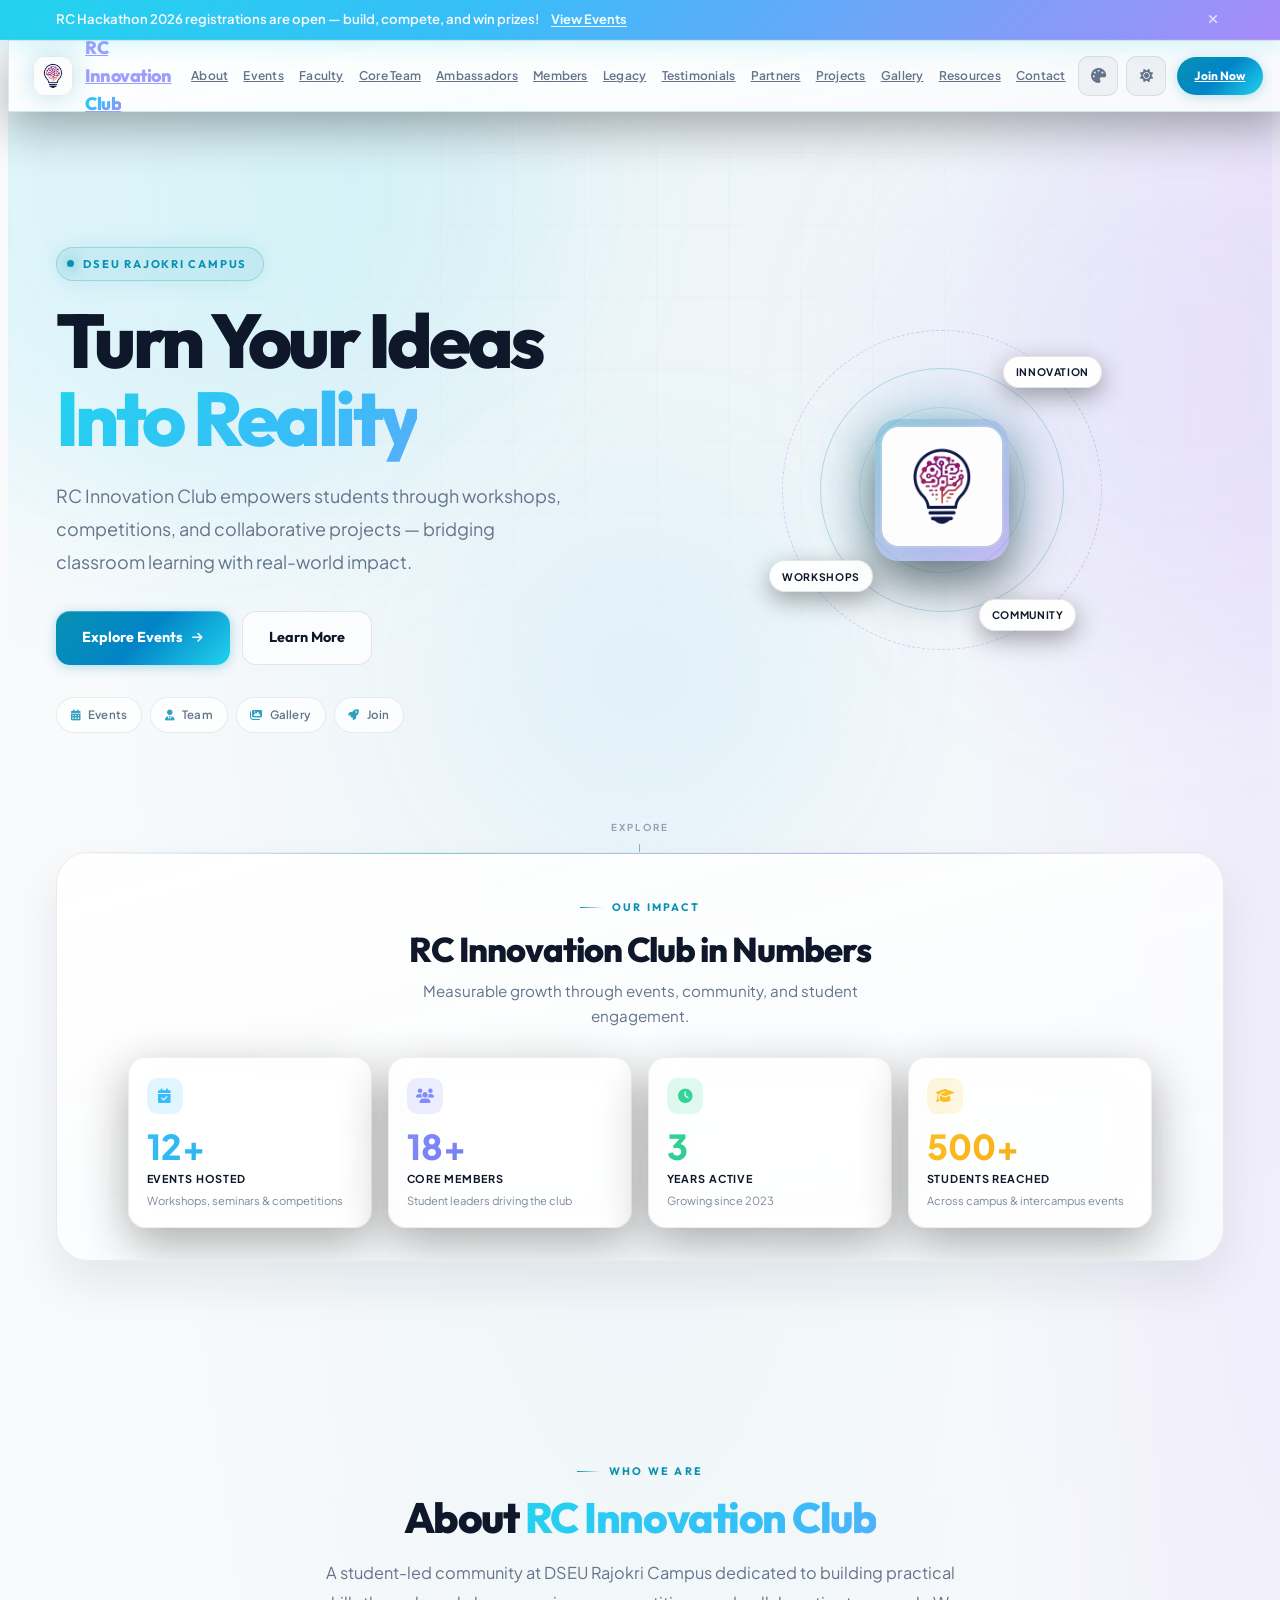
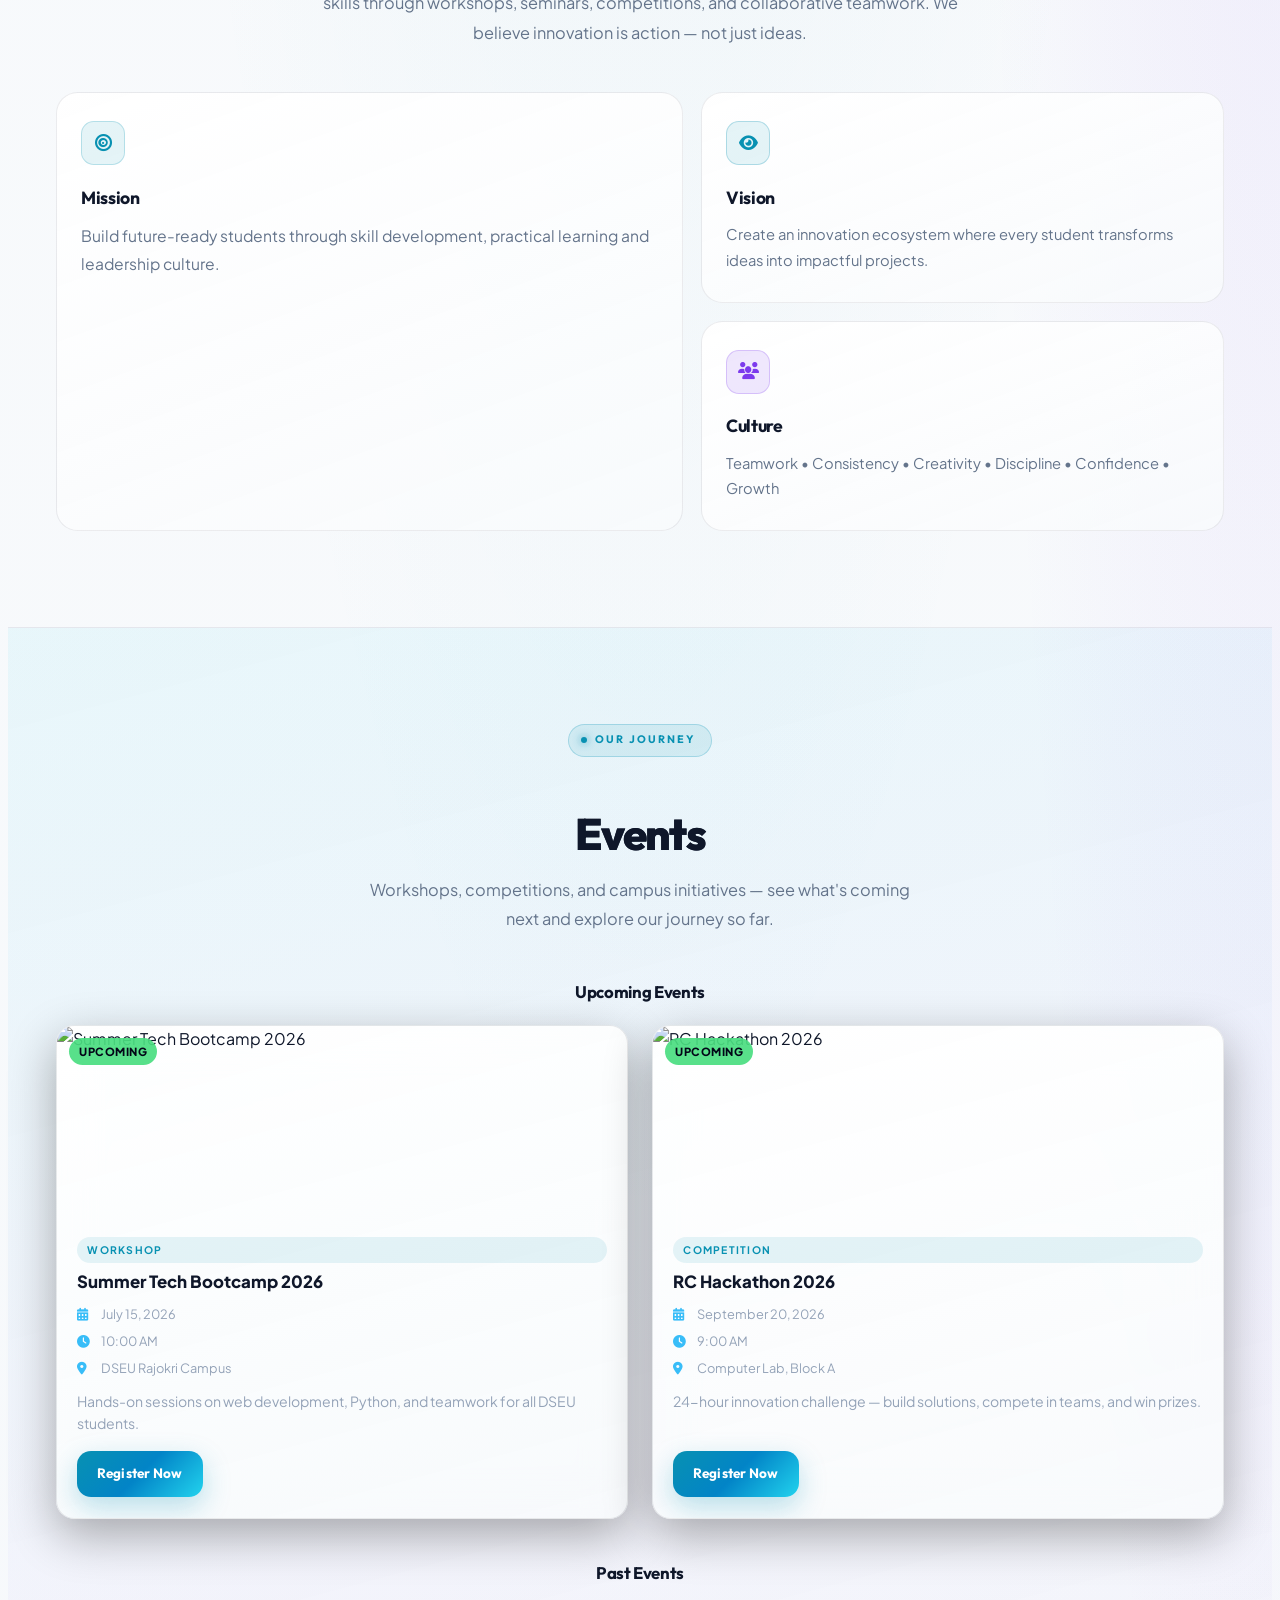
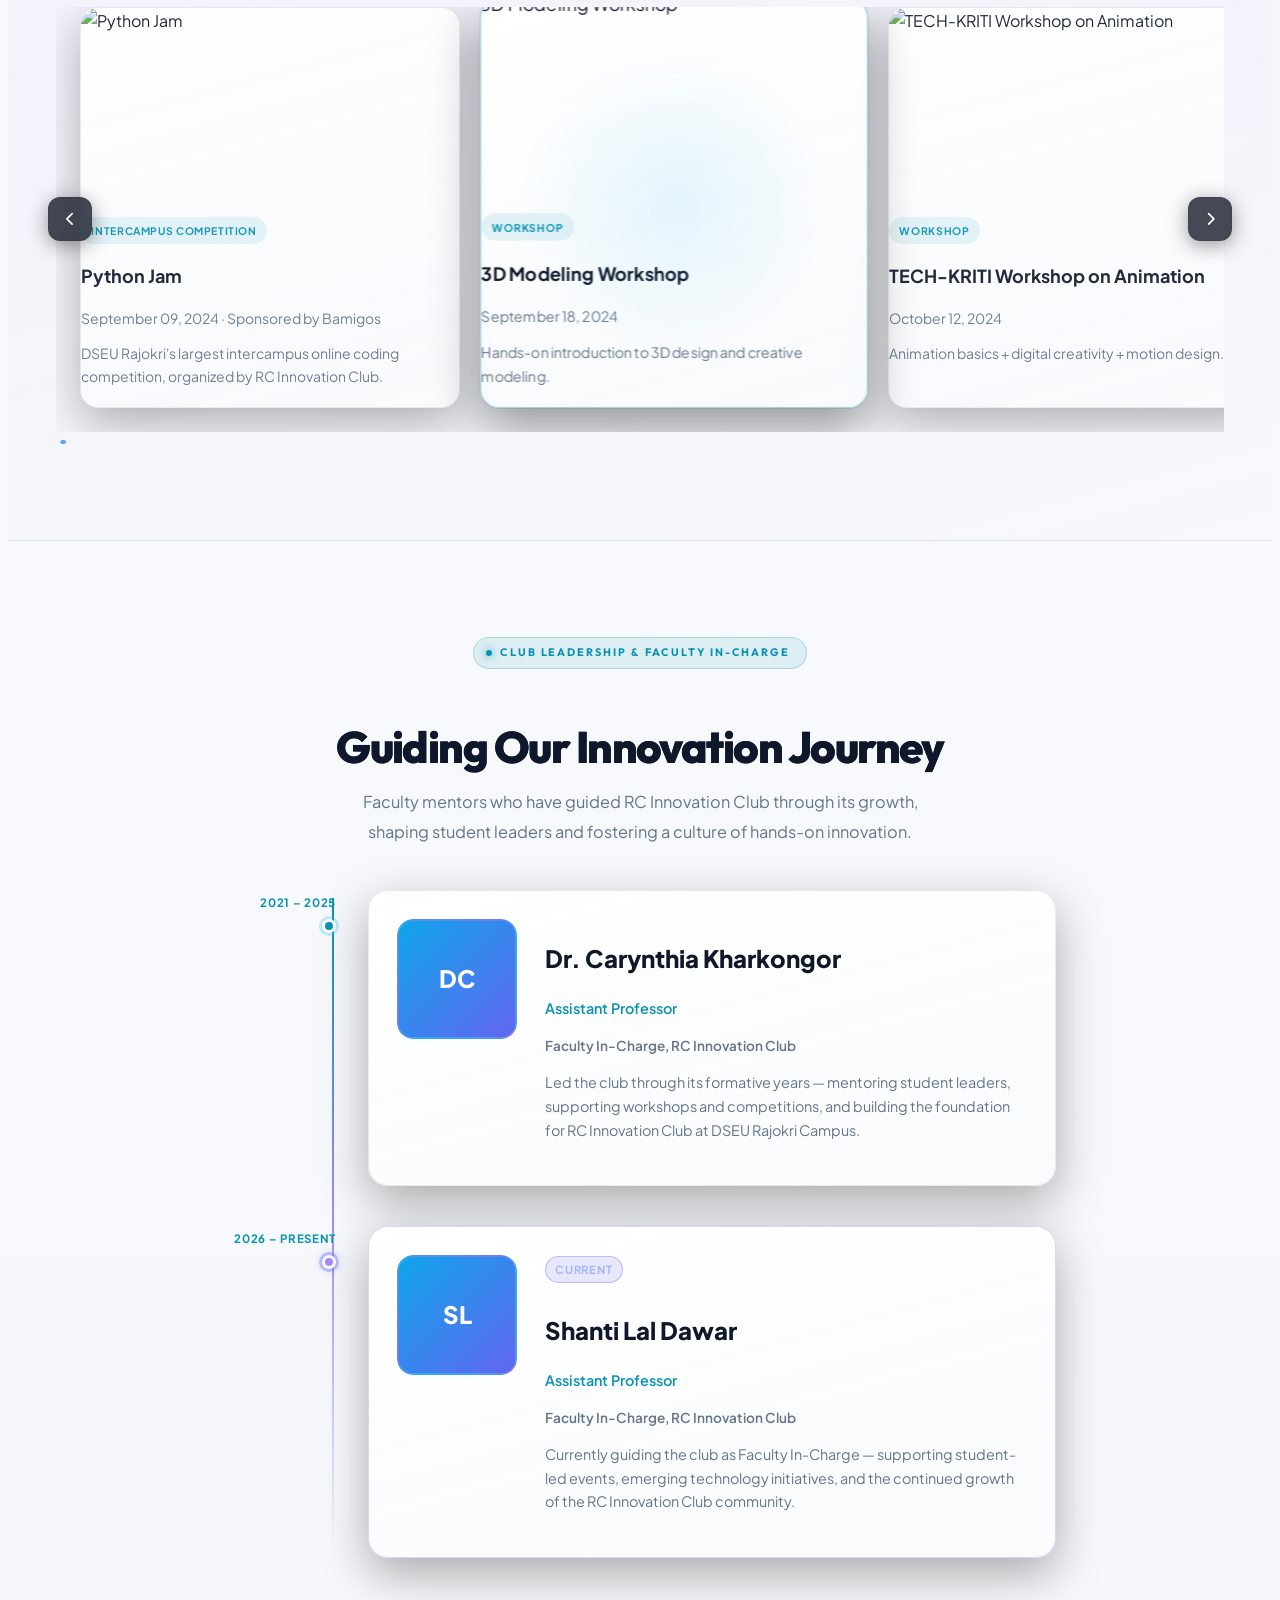
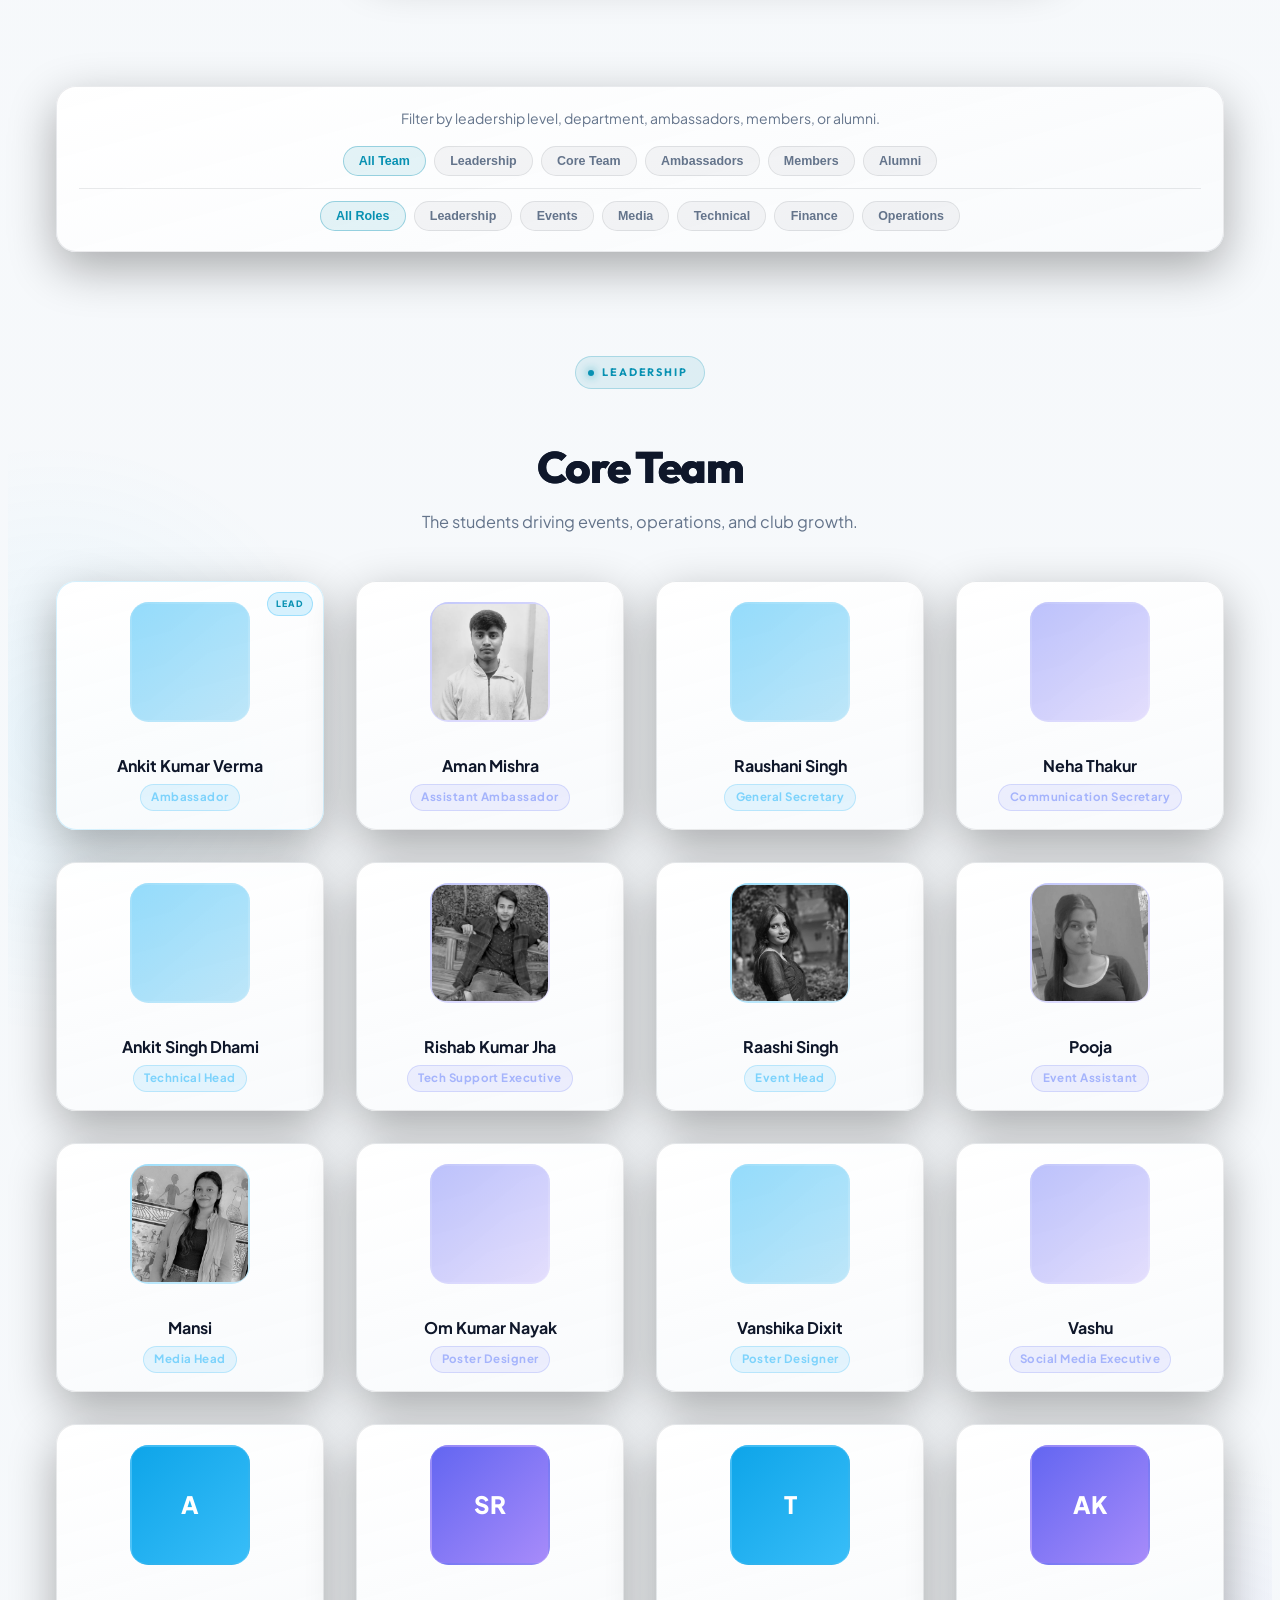
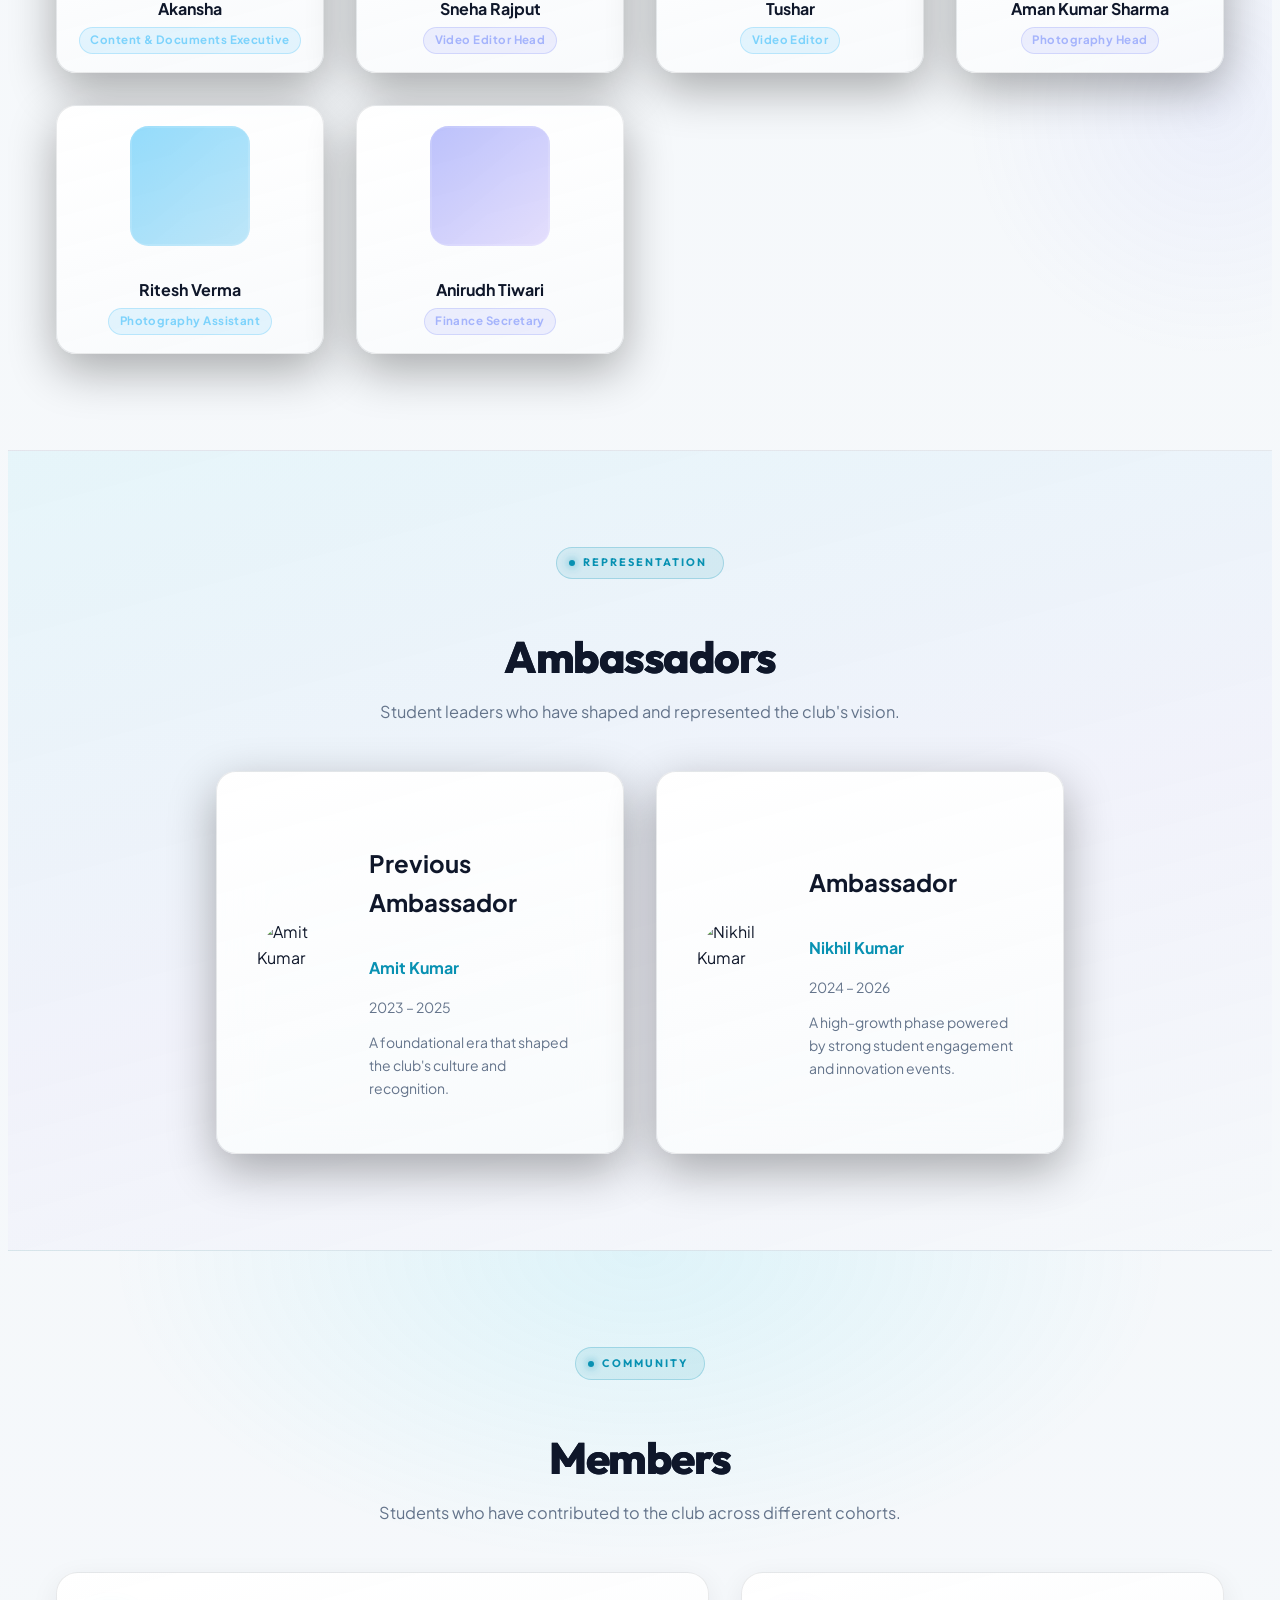
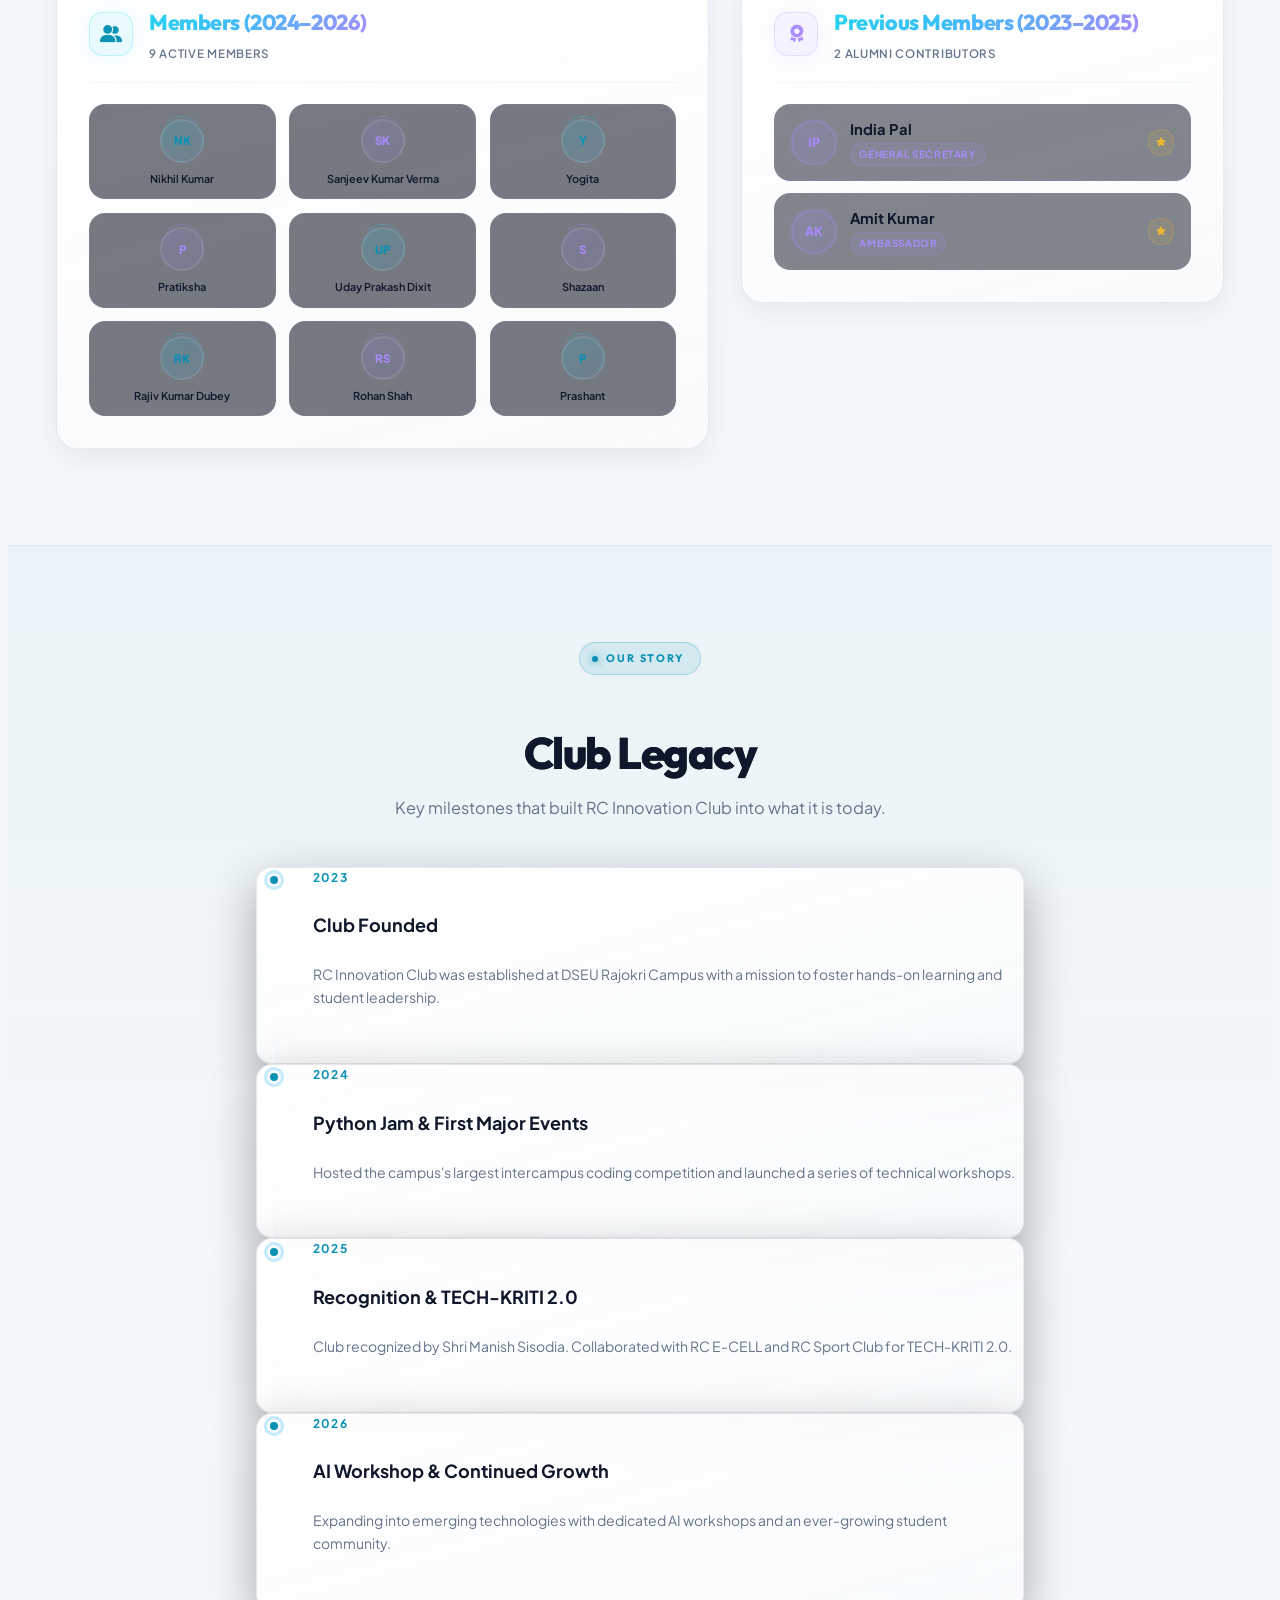
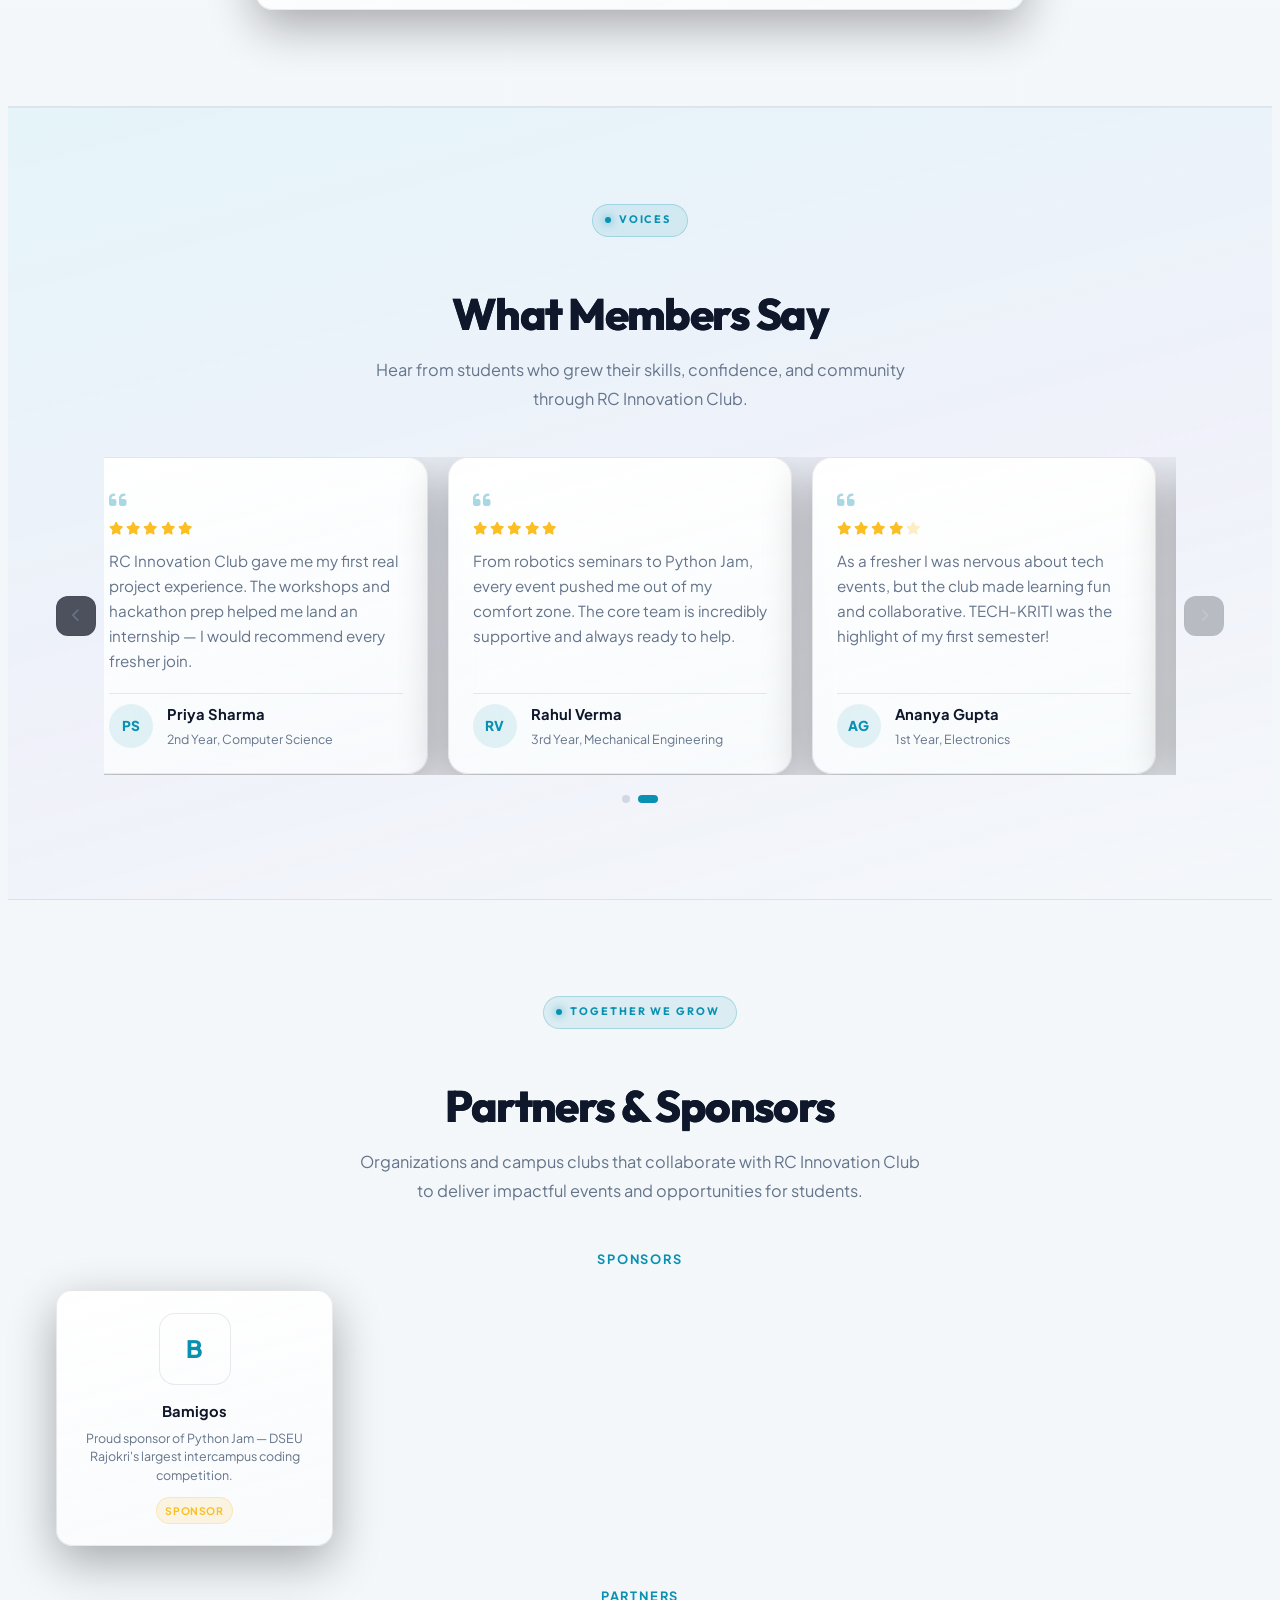
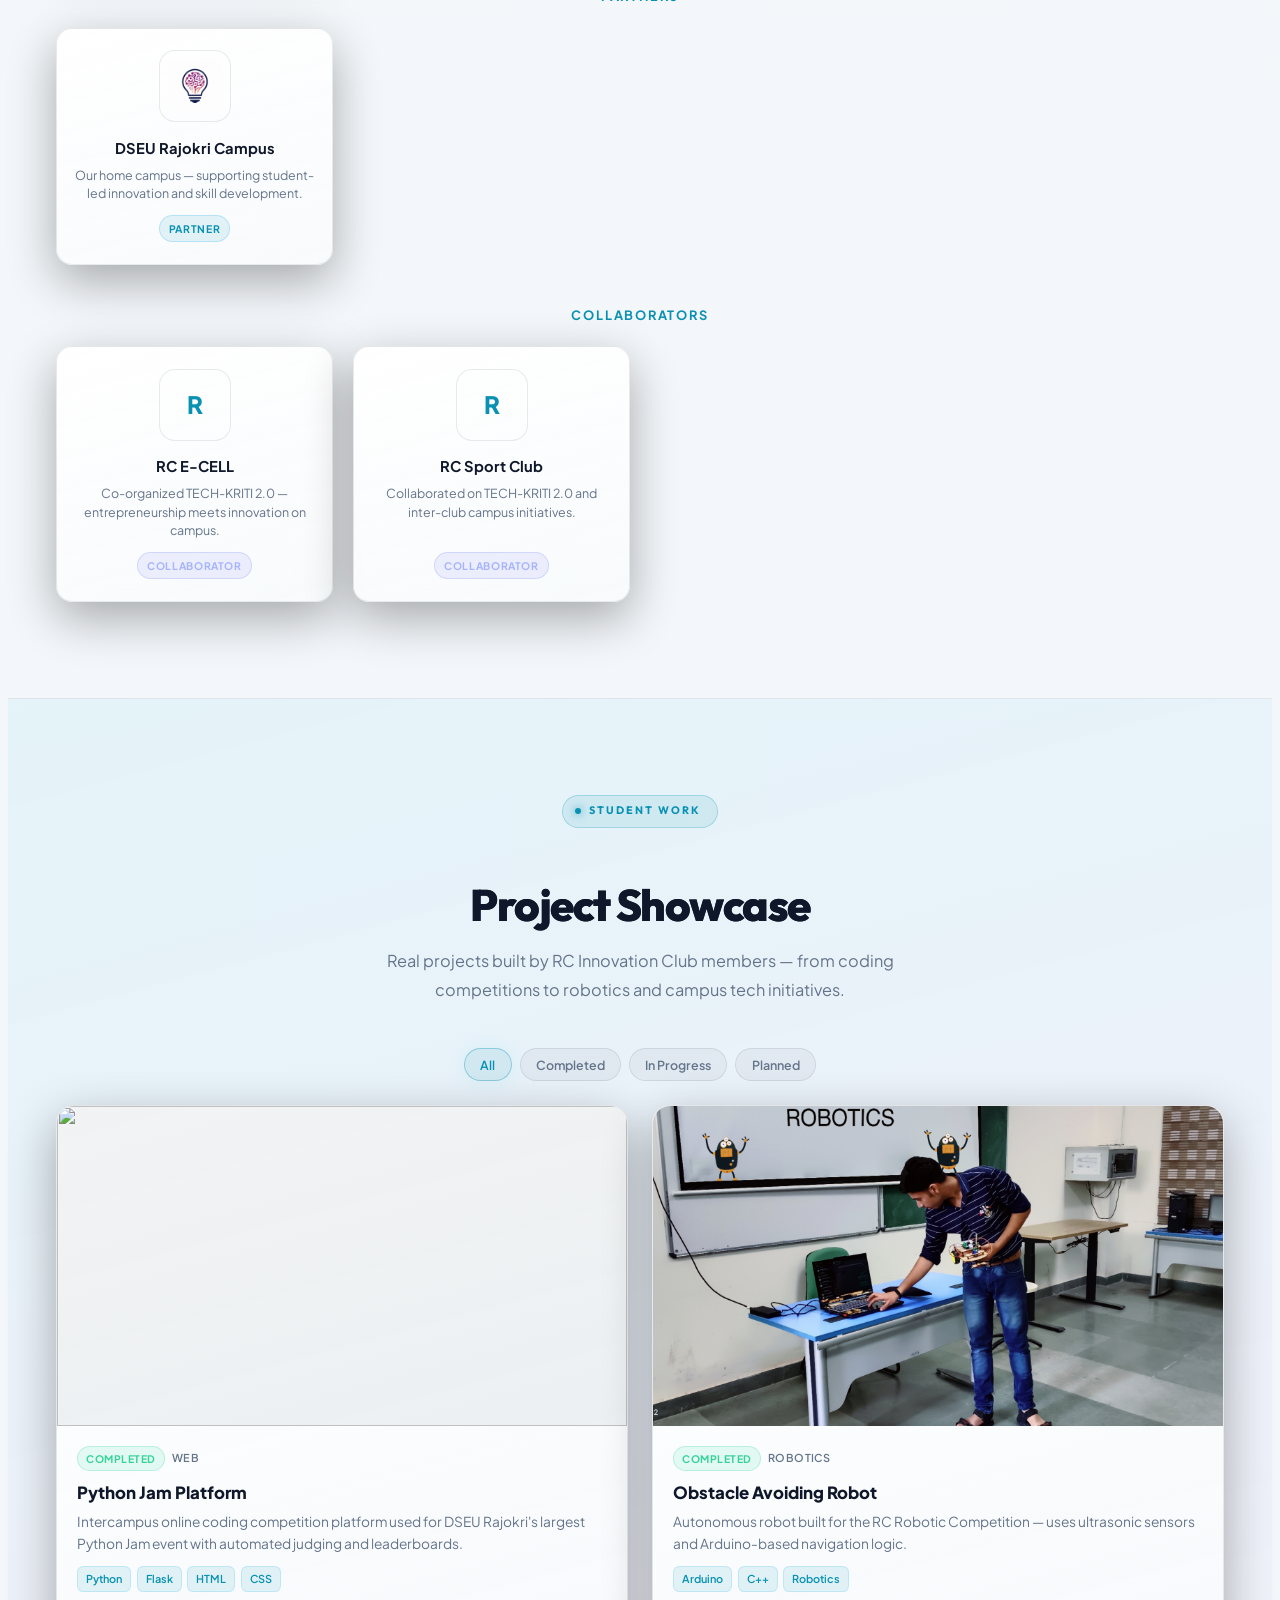
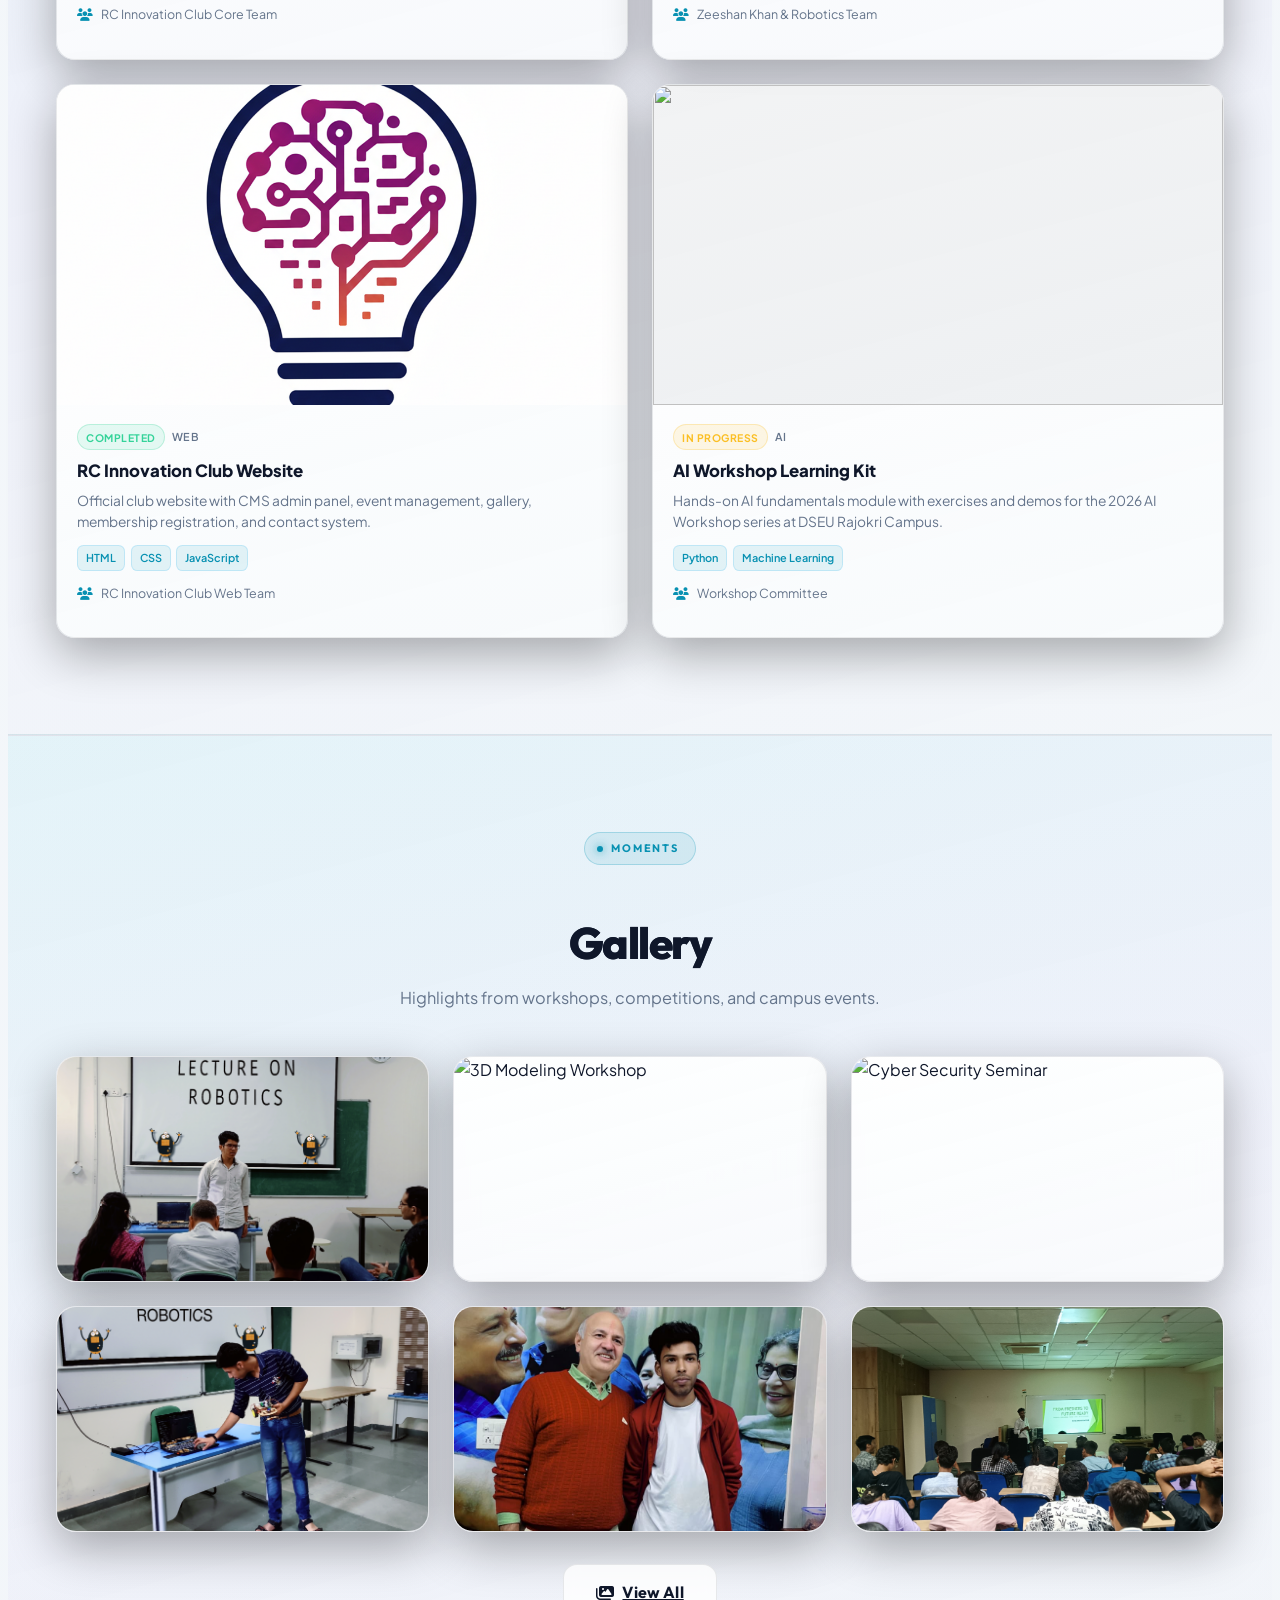
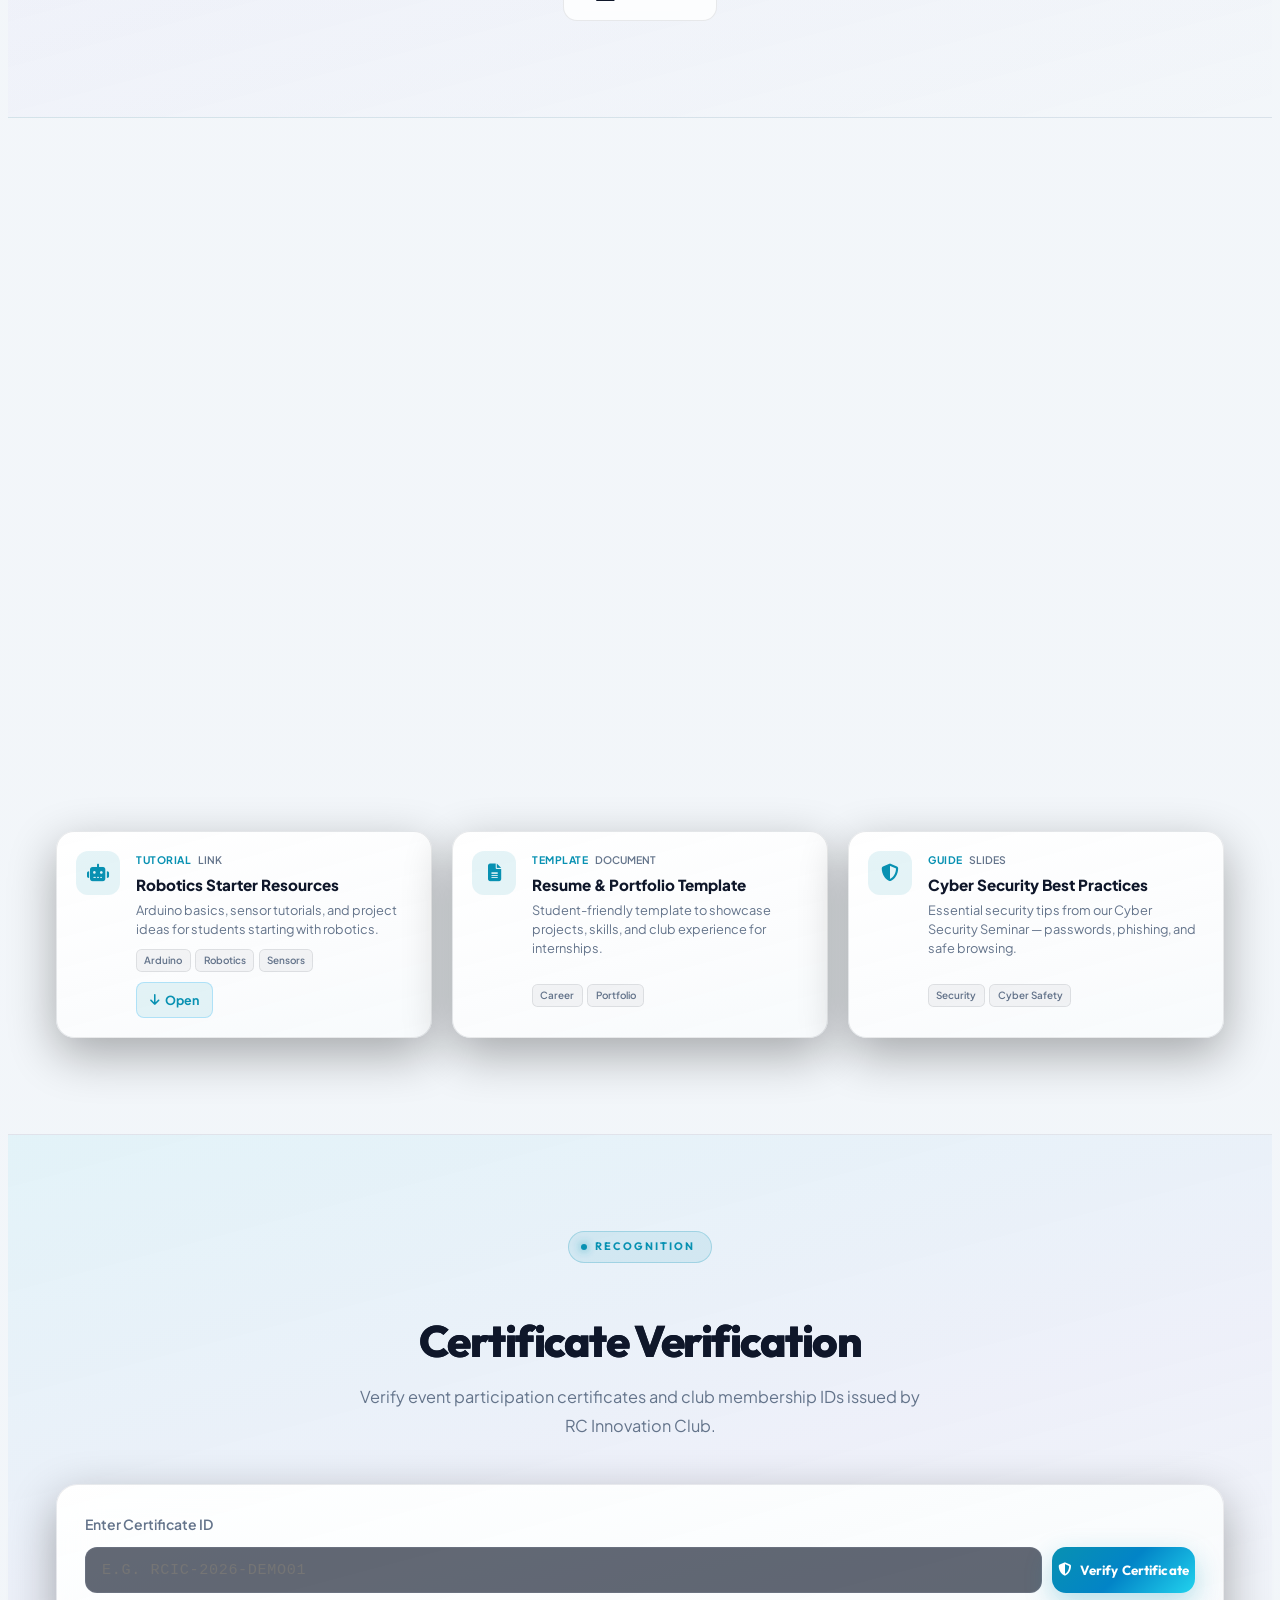
==== commit 2fe589d7: "Initial commit: RC Innovation Club website with Supabase" ====
--- a/index.html
+++ b/index.html
@@ -44,7 +44,7 @@
   <link rel="stylesheet" href="css/theme.css?v=20250612" />
   <link rel="stylesheet" href="css/color-themes.css?v=20250612" />
   <link rel="stylesheet" href="css/site-ui.css?v=20250612" />
-  <link rel="stylesheet" href="css/mobile-performance.css?v=20250612" />
+  <link rel="stylesheet" href="css/mobile-performance.css?v=20250613" />
   <style>
     /* Critical layout — ensures new UI shows even if cache is stale */
     .dash-hero { min-height: 100svh; display: flex; align-items: center; position: relative; overflow: hidden; }
--- a/css/mobile-performance.css
+++ b/css/mobile-performance.css
@@ -9,6 +9,11 @@
 }
 
 @media (max-width: 767px) {
+  :root {
+    --section-x: 1rem;
+    --section-y: 3rem;
+  }
+
   /* Hero — compact, thumb-friendly */
   .dash-hero {
     min-height: auto;
@@ -115,23 +120,31 @@
 
   /* Sections */
   .site-main > .section-block {
-    padding-top: 3rem;
-    padding-bottom: 3rem;
+    padding-top: 2.75rem;
+    padding-bottom: 2.75rem;
   }
 
   .ui-section-head,
   .site-container.ui-section-head {
-    margin-bottom: 2rem !important;
-    padding-left: 0.15rem;
-    padding-right: 0.15rem;
+    margin-bottom: 1.5rem !important;
+    padding-left: 0;
+    padding-right: 0;
+  }
+
+  .section-eyebrow {
+    font-size: 0.6rem;
+    padding: 0.32rem 0.75rem 0.32rem 0.6rem;
+    margin-bottom: 0.75rem;
   }
 
   .section-title {
-    font-size: clamp(1.55rem, 6.5vw, 2rem);
+    font-size: clamp(1.45rem, 6vw, 1.85rem);
+    margin-bottom: 0.65rem;
   }
 
   .section-subtitle {
-    font-size: 0.92rem;
+    font-size: 0.88rem;
+    line-height: 1.65;
   }
 
   /* Navbar mobile */
@@ -228,6 +241,456 @@
     scrollbar-width: none;
   }
 
+  .team-hierarchy-btn,
+  .team-dept-btn,
+  .projects-filter-btn,
+  .resources-filter-btn,
+  .gallery-filter-btn {
+    flex-shrink: 0;
+    font-size: 0.72rem;
+    padding: 0.38rem 0.7rem;
+  }
+
+  /* Faculty timeline — stack marker above card */
+  .faculty-timeline {
+    gap: 1.15rem;
+  }
+
+  .faculty-timeline::before {
+    display: none;
+  }
+
+  .faculty-timeline-item {
+    grid-template-columns: 1fr;
+    gap: 0.45rem;
+  }
+
+  .faculty-timeline-marker {
+    flex-direction: row;
+    align-items: center;
+    justify-content: flex-start;
+    gap: 0.5rem;
+    padding-top: 0;
+  }
+
+  .faculty-timeline-period {
+    max-width: none;
+    text-align: left;
+    font-size: 0.62rem;
+  }
+
+  .faculty-card {
+    padding: 0.9rem;
+    gap: 0.75rem;
+    border-radius: 1rem;
+  }
+
+  .faculty-card__photo-wrap {
+    width: 4.25rem;
+    height: 4.25rem;
+    border-radius: 0.85rem;
+  }
+
+  .faculty-card__name {
+    font-size: 1rem;
+  }
+
+  .faculty-card__designation {
+    font-size: 0.82rem;
+  }
+
+  .faculty-card__role {
+    font-size: 0.78rem;
+  }
+
+  .faculty-card__desc {
+    font-size: 0.82rem;
+    line-height: 1.55;
+    margin-top: 0.5rem;
+  }
+
+  /* Core team grid — compact cards */
+  .team-grid {
+    gap: 0.55rem;
+  }
+
+  .team-card__inner {
+    padding: 0.75rem 0.45rem 0.65rem;
+    border-radius: 1rem;
+  }
+
+  .team-card__photo-wrap {
+    width: clamp(4rem, 20vw, 5rem);
+    height: clamp(4rem, 20vw, 5rem);
+    margin-bottom: 0.55rem;
+    border-radius: 0.9rem;
+  }
+
+  .team-card__name {
+    font-size: 0.72rem;
+    margin-bottom: 0.35rem;
+  }
+
+  .team-card__role {
+    font-size: 0.55rem;
+    padding: 0.22rem 0.45rem;
+  }
+
+  .team-card__badge {
+    top: 0.4rem;
+    right: 0.4rem;
+    font-size: 0.48rem;
+    padding: 0.18rem 0.38rem;
+  }
+
+  /* Ambassadors */
+  .ambassador-grid {
+    gap: 0.85rem;
+  }
+
+  .ambassador-card {
+    padding: 1rem;
+    gap: 0.75rem;
+    border-radius: 1.1rem;
+  }
+
+  .ambassador-card img {
+    width: 4rem;
+    height: 4rem;
+  }
+
+  .ambassador-card h4 {
+    font-size: 0.92rem;
+  }
+
+  /* Members */
+  .members-panel {
+    padding: 1rem;
+    border-radius: 1.15rem;
+  }
+
+  .members-panel__header {
+    gap: 0.75rem;
+    margin-bottom: 1rem;
+    padding-bottom: 0.85rem;
+  }
+
+  .members-panel__icon {
+    width: 2.25rem;
+    height: 2.25rem;
+    font-size: 0.9rem;
+    border-radius: 0.65rem;
+  }
+
+  .members-panel__title {
+    font-size: 0.95rem;
+  }
+
+  .members-panel__meta {
+    font-size: 0.65rem;
+  }
+
+  .members-mosaic {
+    grid-template-columns: repeat(3, minmax(0, 1fr));
+    gap: 0.45rem;
+  }
+
+  .member-chip__inner {
+    padding: 0.55rem 0.3rem 0.5rem;
+    border-radius: 0.75rem;
+    gap: 0.35rem;
+  }
+
+  .member-chip__avatar {
+    width: 2.15rem;
+    height: 2.15rem;
+    font-size: 0.62rem;
+  }
+
+  .member-chip__ring {
+    top: 0.45rem;
+    width: 2.15rem;
+    height: 2.15rem;
+    animation: none;
+  }
+
+  .member-chip__name {
+    font-size: 0.58rem;
+    line-height: 1.25;
+  }
+
+  .alumni-card {
+    padding: 0.7rem 0.8rem;
+    gap: 0.65rem;
+  }
+
+  /* Club legacy timeline */
+  .timeline-item {
+    padding-left: 0;
+    padding-bottom: 1rem;
+  }
+
+  .timeline::before {
+    left: 0.45rem;
+  }
+
+  .timeline-item::before {
+    left: 0.1rem;
+    width: 11px;
+    height: 11px;
+  }
+
+  .timeline-item.glass {
+    margin-left: 1.65rem;
+    padding: 0.85rem 0.9rem;
+    border-radius: 1rem;
+  }
+
+  .timeline-item .text-lg {
+    font-size: 0.95rem;
+    line-height: 1.35;
+  }
+
+  .timeline-item .text-sm {
+    font-size: 0.8rem;
+    line-height: 1.5;
+  }
+
+  /* Testimonials */
+  .testimonial-card {
+    padding: 1.1rem;
+    border-radius: 1rem;
+  }
+
+  .testimonial-card__quote {
+    font-size: 0.86rem;
+    line-height: 1.6;
+    margin-bottom: 1rem;
+  }
+
+  .testimonial-card__avatar-wrap {
+    width: 2.35rem;
+    height: 2.35rem;
+  }
+
+  .testimonials-dots {
+    margin-top: 0.85rem;
+  }
+
+  /* Partners & sponsors — single column on phones */
+  .partners-group {
+    margin-bottom: 1.75rem;
+  }
+
+  .partners-group__title {
+    font-size: 0.72rem;
+    margin-bottom: 0.85rem;
+  }
+
+  .partners-grid {
+    grid-template-columns: 1fr;
+    gap: 0.75rem;
+  }
+
+  .partner-card {
+    padding: 1rem 0.9rem;
+    border-radius: 1rem;
+  }
+
+  .partner-card__logo-wrap {
+    width: 3.5rem;
+    height: 3.5rem;
+    margin-bottom: 0.65rem;
+    border-radius: 0.85rem;
+  }
+
+  .partner-card__name {
+    font-size: 0.88rem;
+  }
+
+  .partner-card__desc {
+    font-size: 0.75rem;
+    margin-bottom: 0.5rem;
+  }
+
+  /* Projects */
+  .projects-grid {
+    gap: 0.85rem;
+  }
+
+  .project-card {
+    border-radius: 1rem;
+  }
+
+  .project-card__media {
+    aspect-ratio: 16 / 10;
+    max-height: 10.5rem;
+  }
+
+  .project-card__body {
+    padding: 0.95rem 1rem 1.05rem;
+  }
+
+  .project-card__title {
+    font-size: 0.95rem;
+  }
+
+  .project-card__desc {
+    font-size: 0.8rem;
+  }
+
+  /* Gallery */
+  .gallery-grid {
+    gap: 0.75rem;
+  }
+
+  .gallery-item {
+    border-radius: 1rem;
+  }
+
+  .gallery-item img {
+    height: clamp(8.5rem, 42vw, 10.5rem);
+  }
+
+  .gallery-card__thumb {
+    height: clamp(8.5rem, 42vw, 10.5rem);
+  }
+
+  .gallery-card {
+    border-radius: 1rem;
+  }
+
+  .gallery-card__overlay {
+    padding: 0.75rem;
+    opacity: 1;
+  }
+
+  .gallery-card__title {
+    font-size: 0.88rem;
+  }
+
+  /* Resources */
+  .resource-card {
+    padding: 0.9rem;
+    gap: 0.75rem;
+    border-radius: 1rem;
+  }
+
+  .resource-card__icon {
+    width: 2.35rem;
+    height: 2.35rem;
+    font-size: 0.95rem;
+  }
+
+  .resource-card__title {
+    font-size: 0.92rem;
+  }
+
+  .resource-card__desc {
+    font-size: 0.8rem;
+  }
+
+  .resource-card__btn {
+    font-size: 0.78rem;
+    padding: 0.45rem 0.85rem;
+  }
+
+  /* Certificate & join */
+  .cert-verify-panel {
+    padding: 1.1rem;
+    border-radius: 1.1rem;
+  }
+
+  .cert-verify-form__row input {
+    font-size: 0.85rem;
+    padding: 0.65rem 0.85rem;
+  }
+
+  .cert-verify-form__submit {
+    min-height: 44px;
+    font-size: 0.88rem;
+  }
+
+  .join-card {
+    padding: 1.35rem 1rem;
+    border-radius: 1.25rem;
+  }
+
+  .join-card .text-2xl,
+  .join-card h2 {
+    font-size: clamp(1.35rem, 5.5vw, 1.65rem) !important;
+  }
+
+  .newsletter-panel {
+    padding: 1.15rem;
+    gap: 1rem;
+    border-radius: 1.1rem;
+  }
+
+  .newsletter-panel__title {
+    font-size: 1.1rem;
+  }
+
+  .newsletter-panel__subtitle {
+    font-size: 0.85rem;
+  }
+
+  .contact-info,
+  .contact-form-panel {
+    padding: 1.1rem;
+    border-radius: 1.1rem;
+  }
+
+  /* Footer */
+  .site-footer {
+    padding-top: 2rem;
+    padding-bottom: max(2rem, env(safe-area-inset-bottom));
+  }
+
+  .footer-grid {
+    gap: 1.35rem;
+    margin-bottom: 1.75rem;
+  }
+
+  .footer-brand p {
+    font-size: 0.82rem;
+    line-height: 1.6;
+    margin-top: 0.5rem;
+  }
+
+  .footer-heading {
+    font-size: 0.65rem;
+    margin-bottom: 0.65rem;
+  }
+
+  .footer-links {
+    gap: 0.45rem;
+  }
+
+  .footer-links a {
+    font-size: 0.84rem;
+  }
+
+  .social-links {
+    gap: 0.5rem;
+  }
+
+  .social-links a {
+    width: 38px;
+    height: 38px;
+    font-size: 1rem;
+    border-radius: 10px;
+  }
+
+  /* No hover lift on touch */
+  .team-card:hover .team-card__inner,
+  .members-panel:hover,
+  .member-chip:hover .member-chip__inner,
+  .partner-card:hover,
+  .project-card:hover .project-card__image {
+    transform: none;
+  }
+
   /* Performance: disable expensive effects on mobile */
   .dash-hero__aurora,
   .dash-hero__aurora--1,
@@ -269,6 +732,10 @@
 }
 
 @media (max-width: 380px) {
+  :root {
+    --section-x: 0.85rem;
+  }
+
   .dash-stats__grid,
   .stats-grid {
     grid-template-columns: 1fr;
@@ -281,6 +748,18 @@
   .dash-quick-link {
     font-size: 0.65rem;
     padding: 0.4rem 0.65rem;
+  }
+
+  .team-grid {
+    gap: 0.45rem;
+  }
+
+  .team-card__inner {
+    padding: 0.65rem 0.35rem 0.55rem;
+  }
+
+  .members-mosaic {
+    grid-template-columns: repeat(2, minmax(0, 1fr));
   }
 }
 
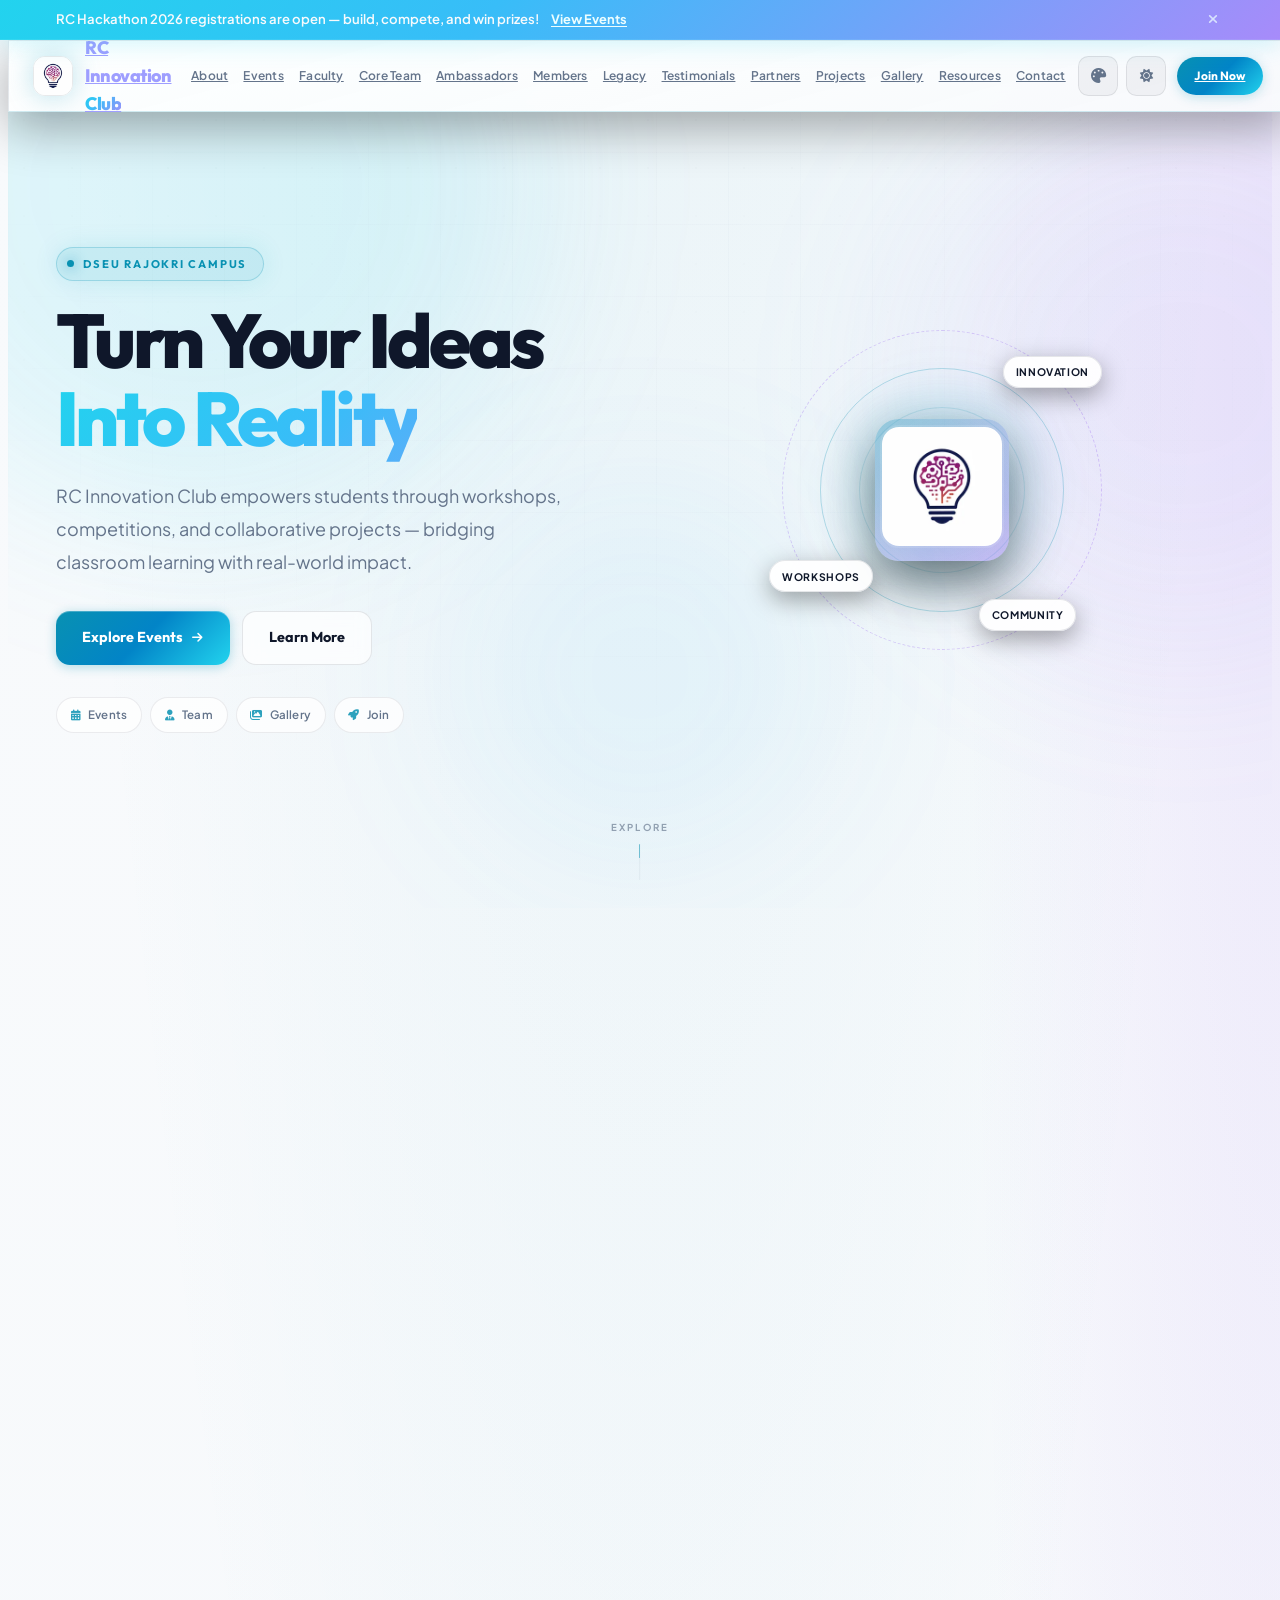
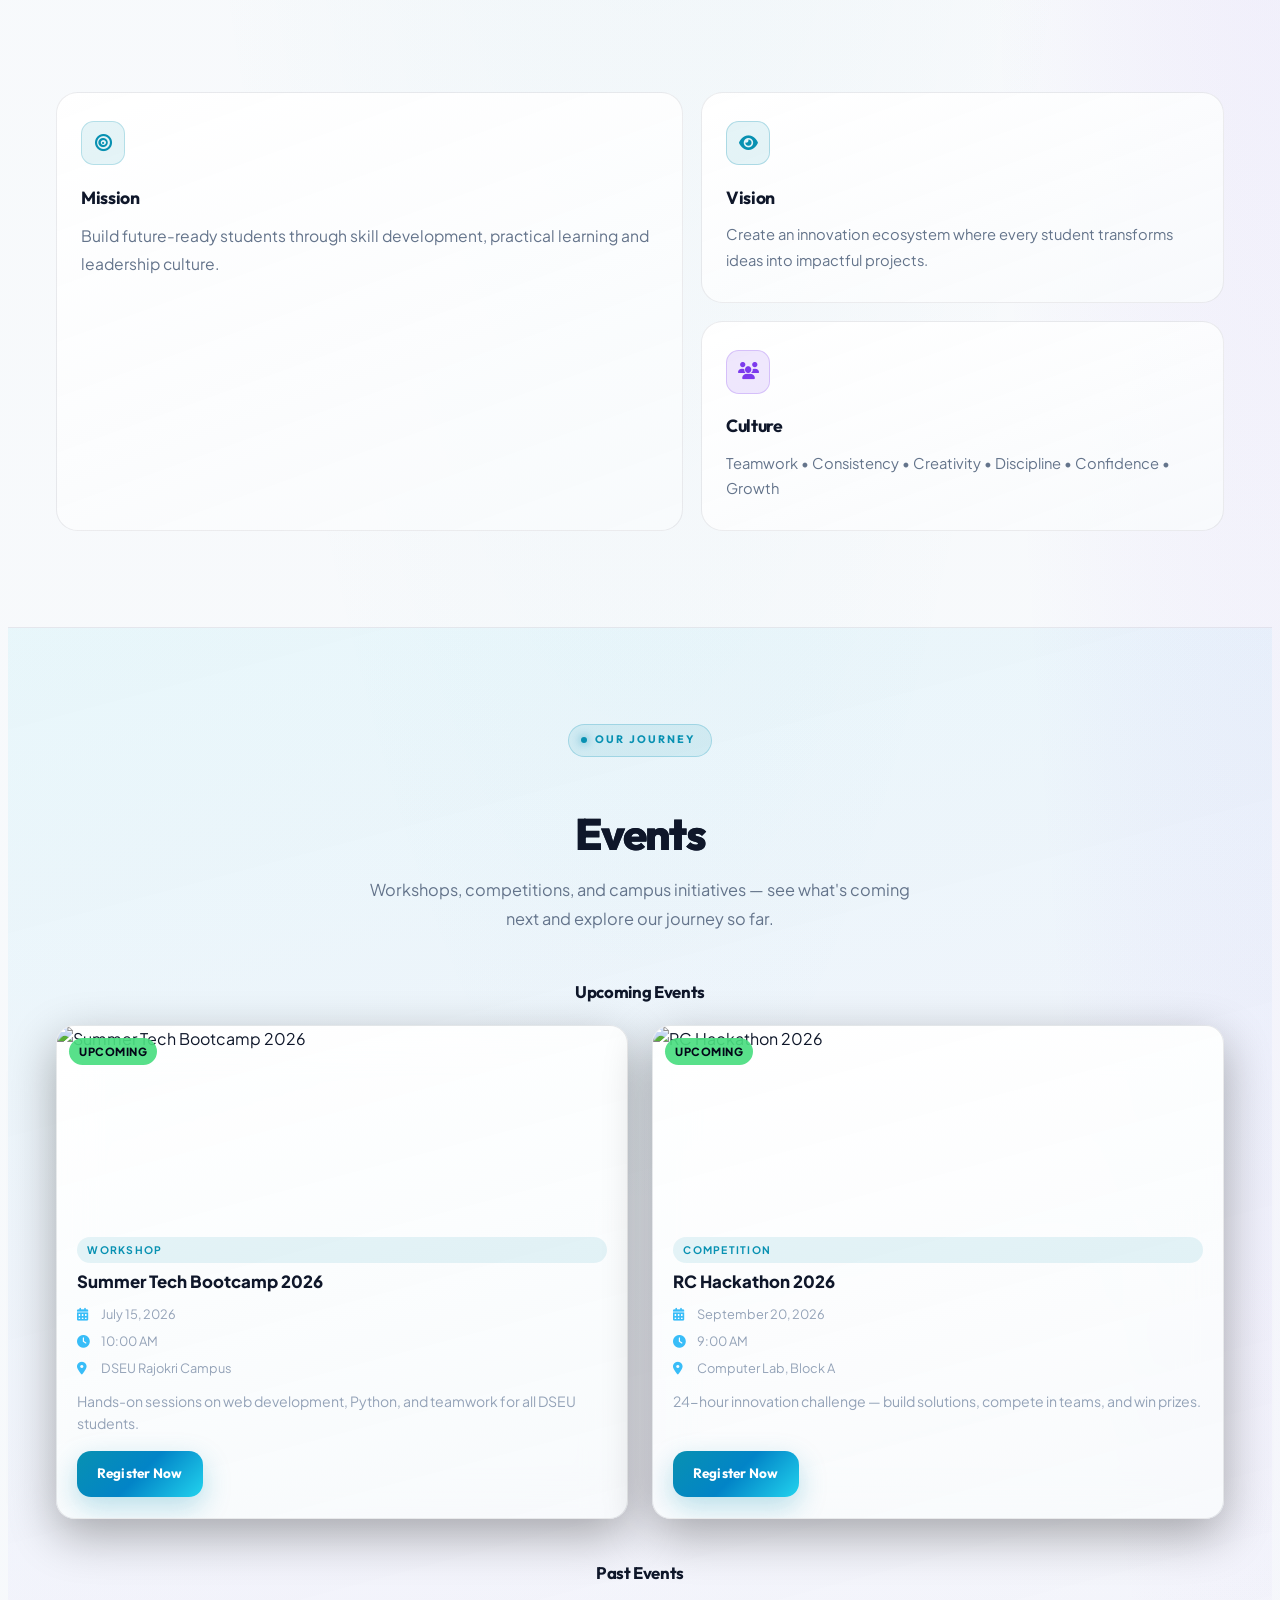
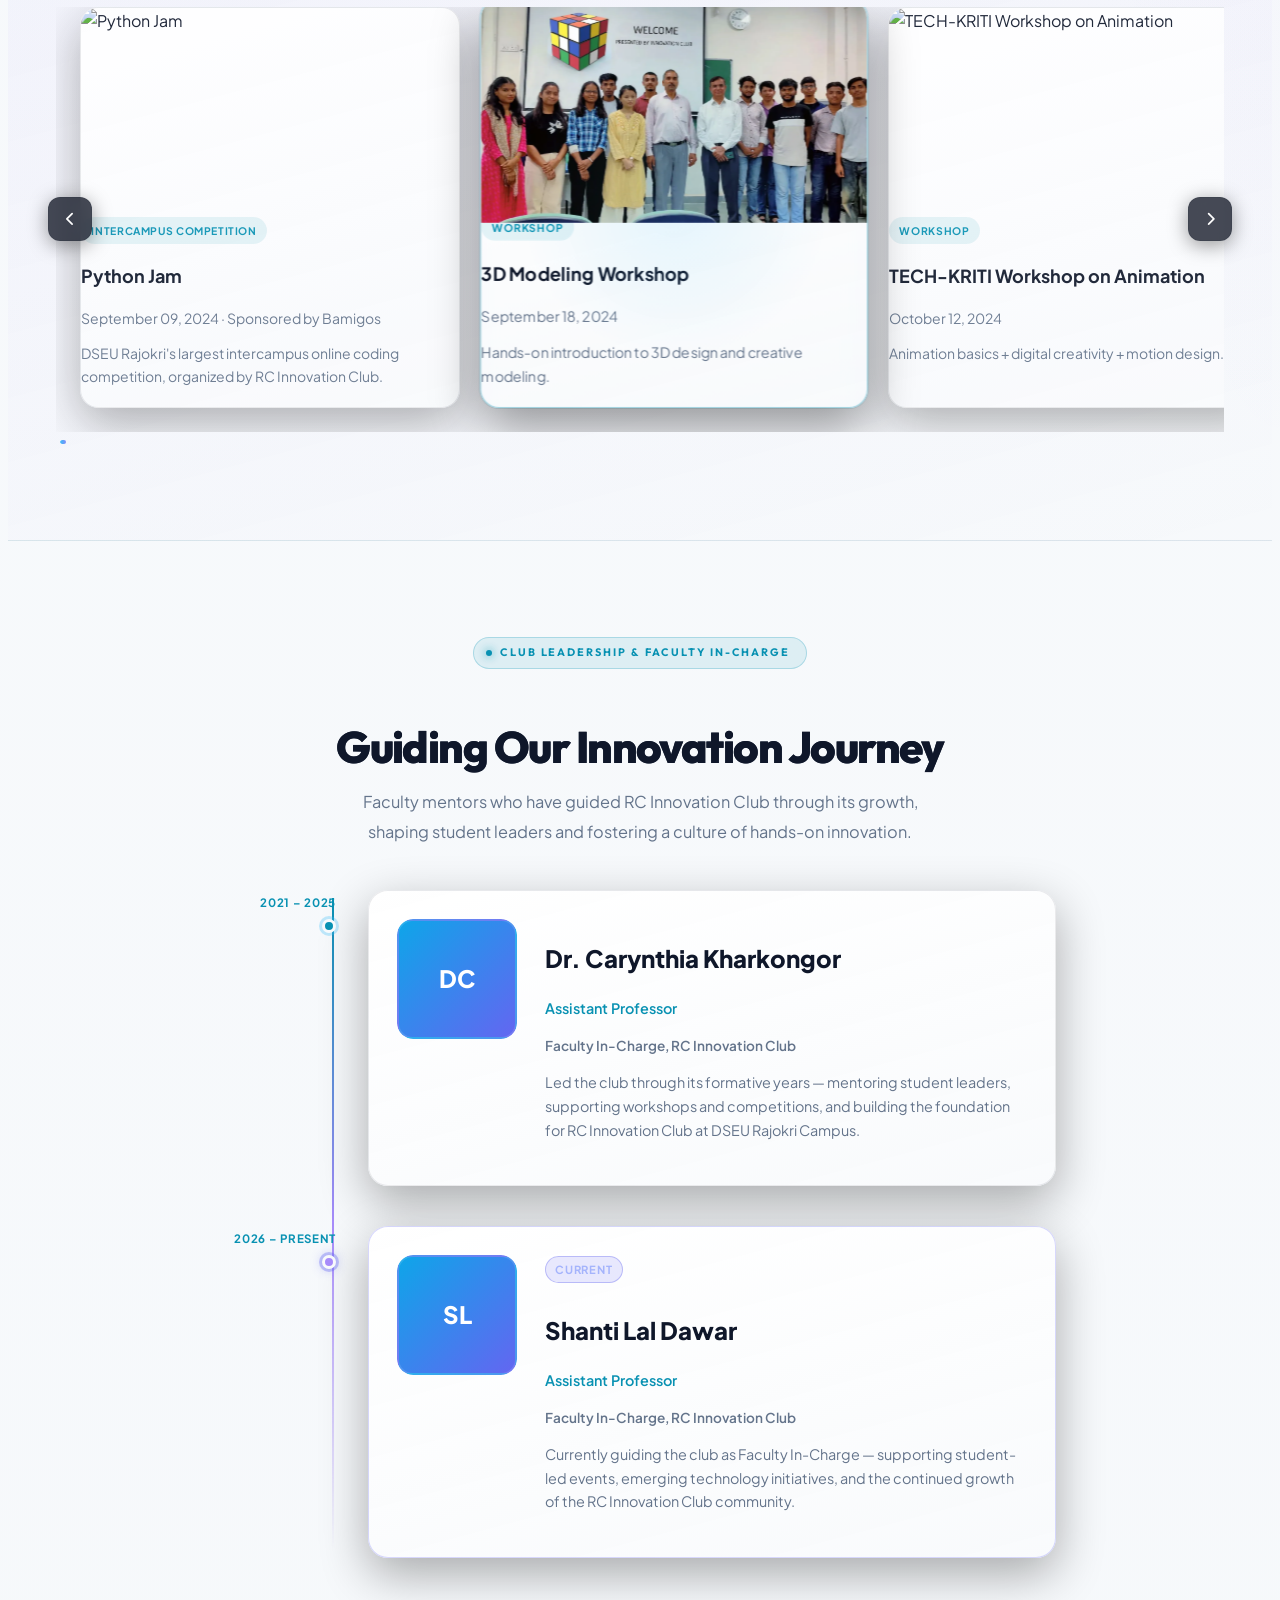
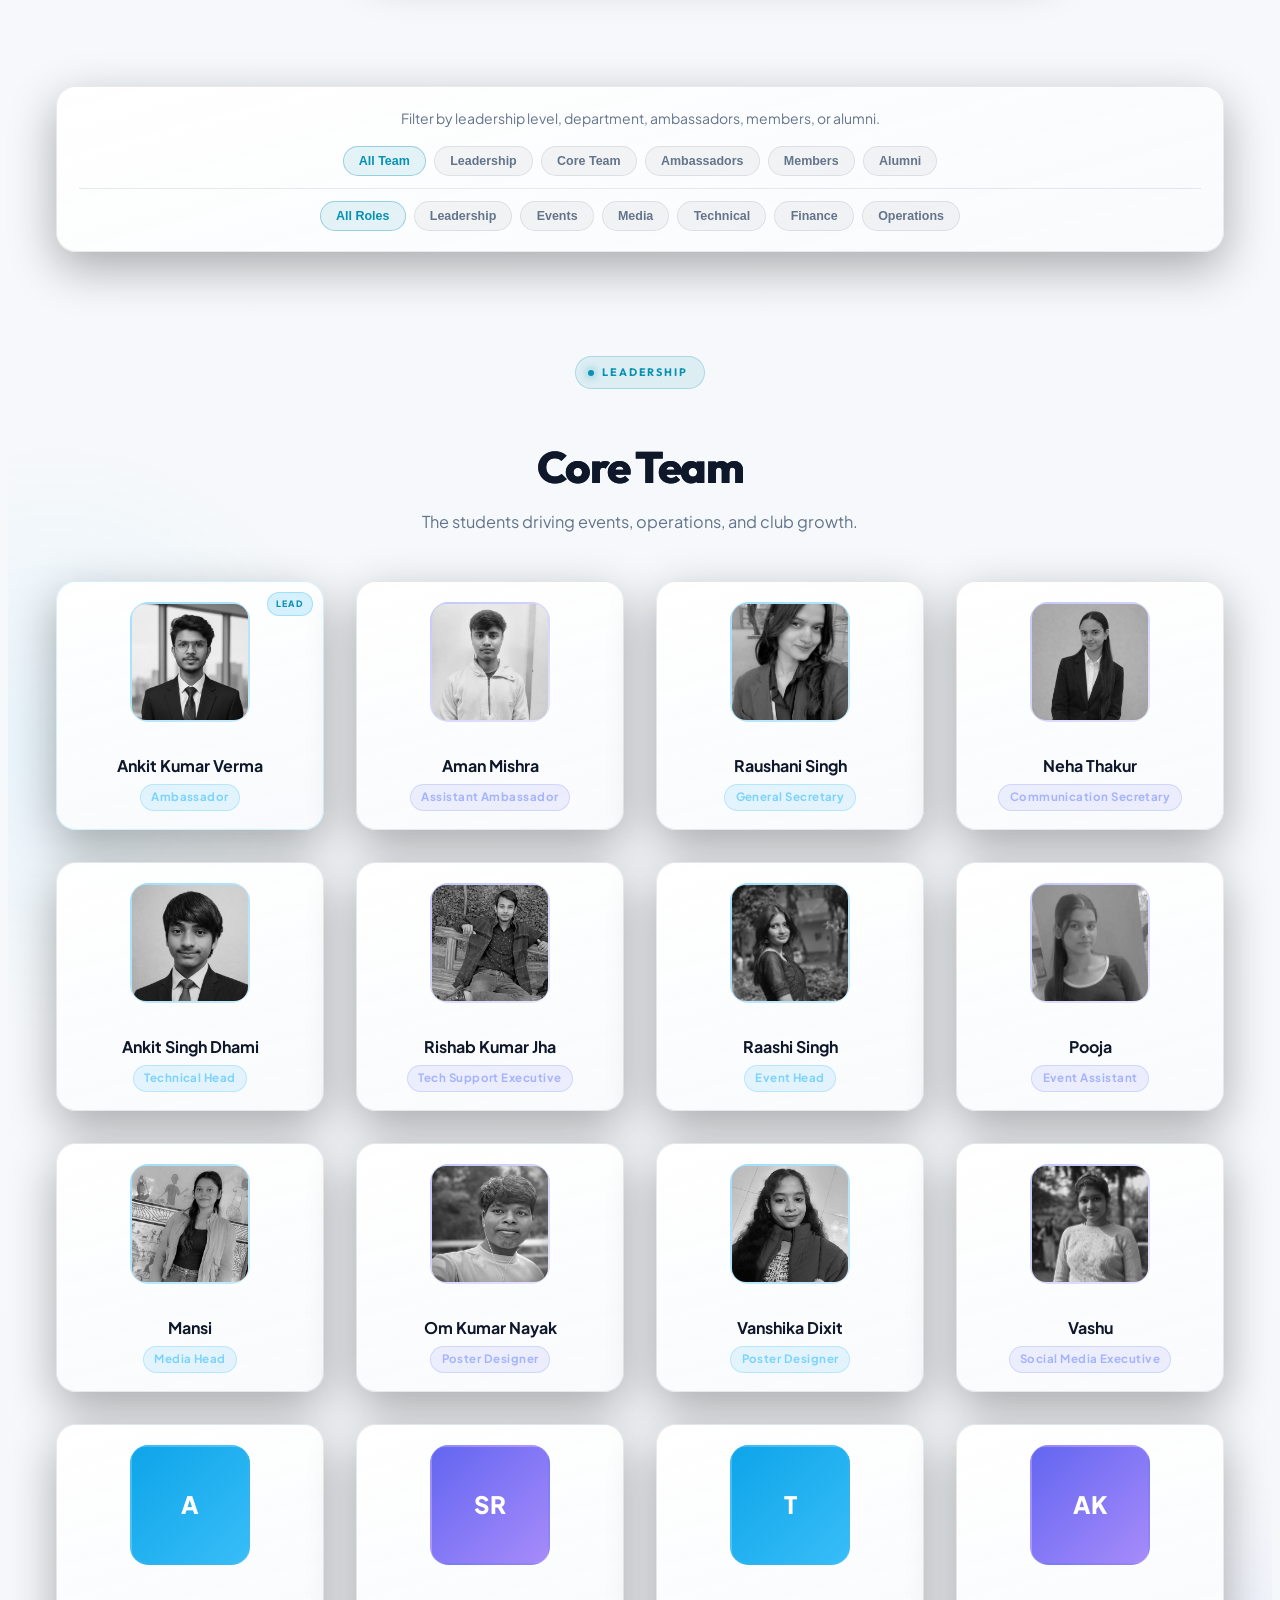
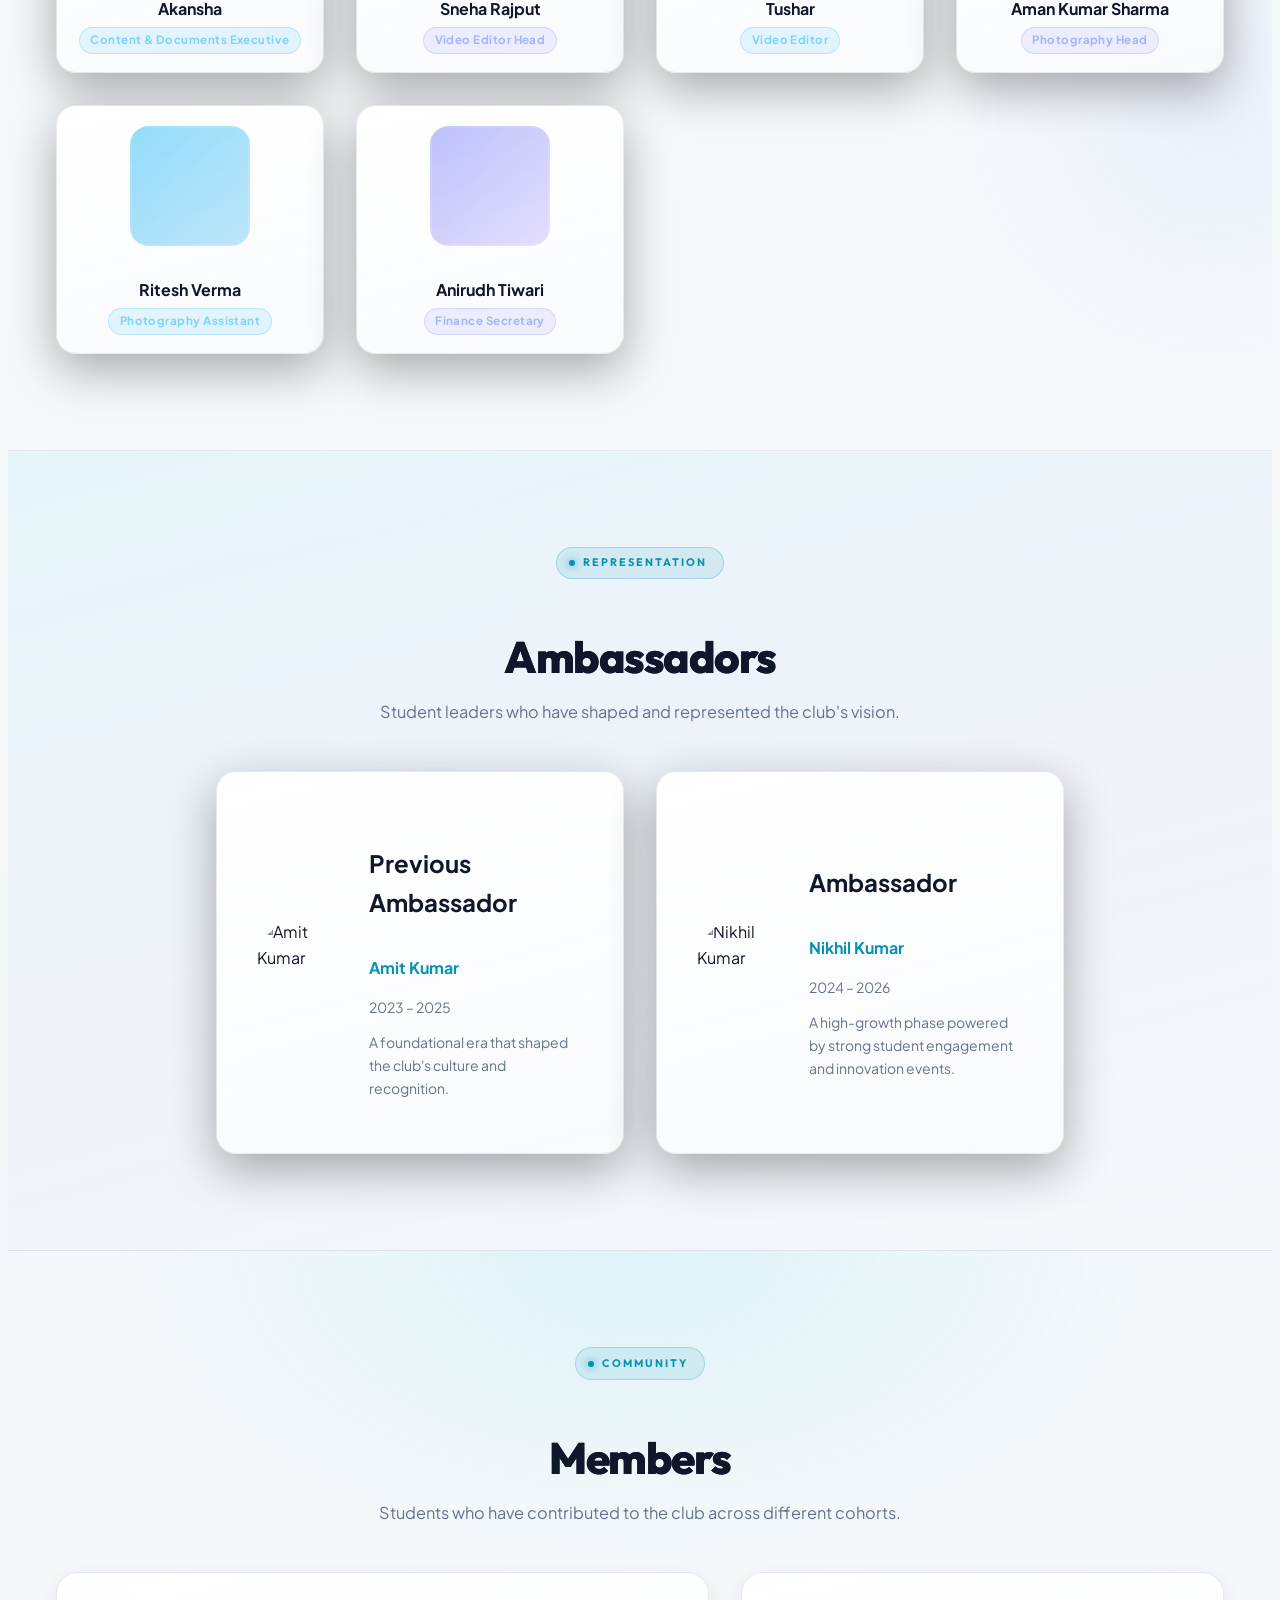
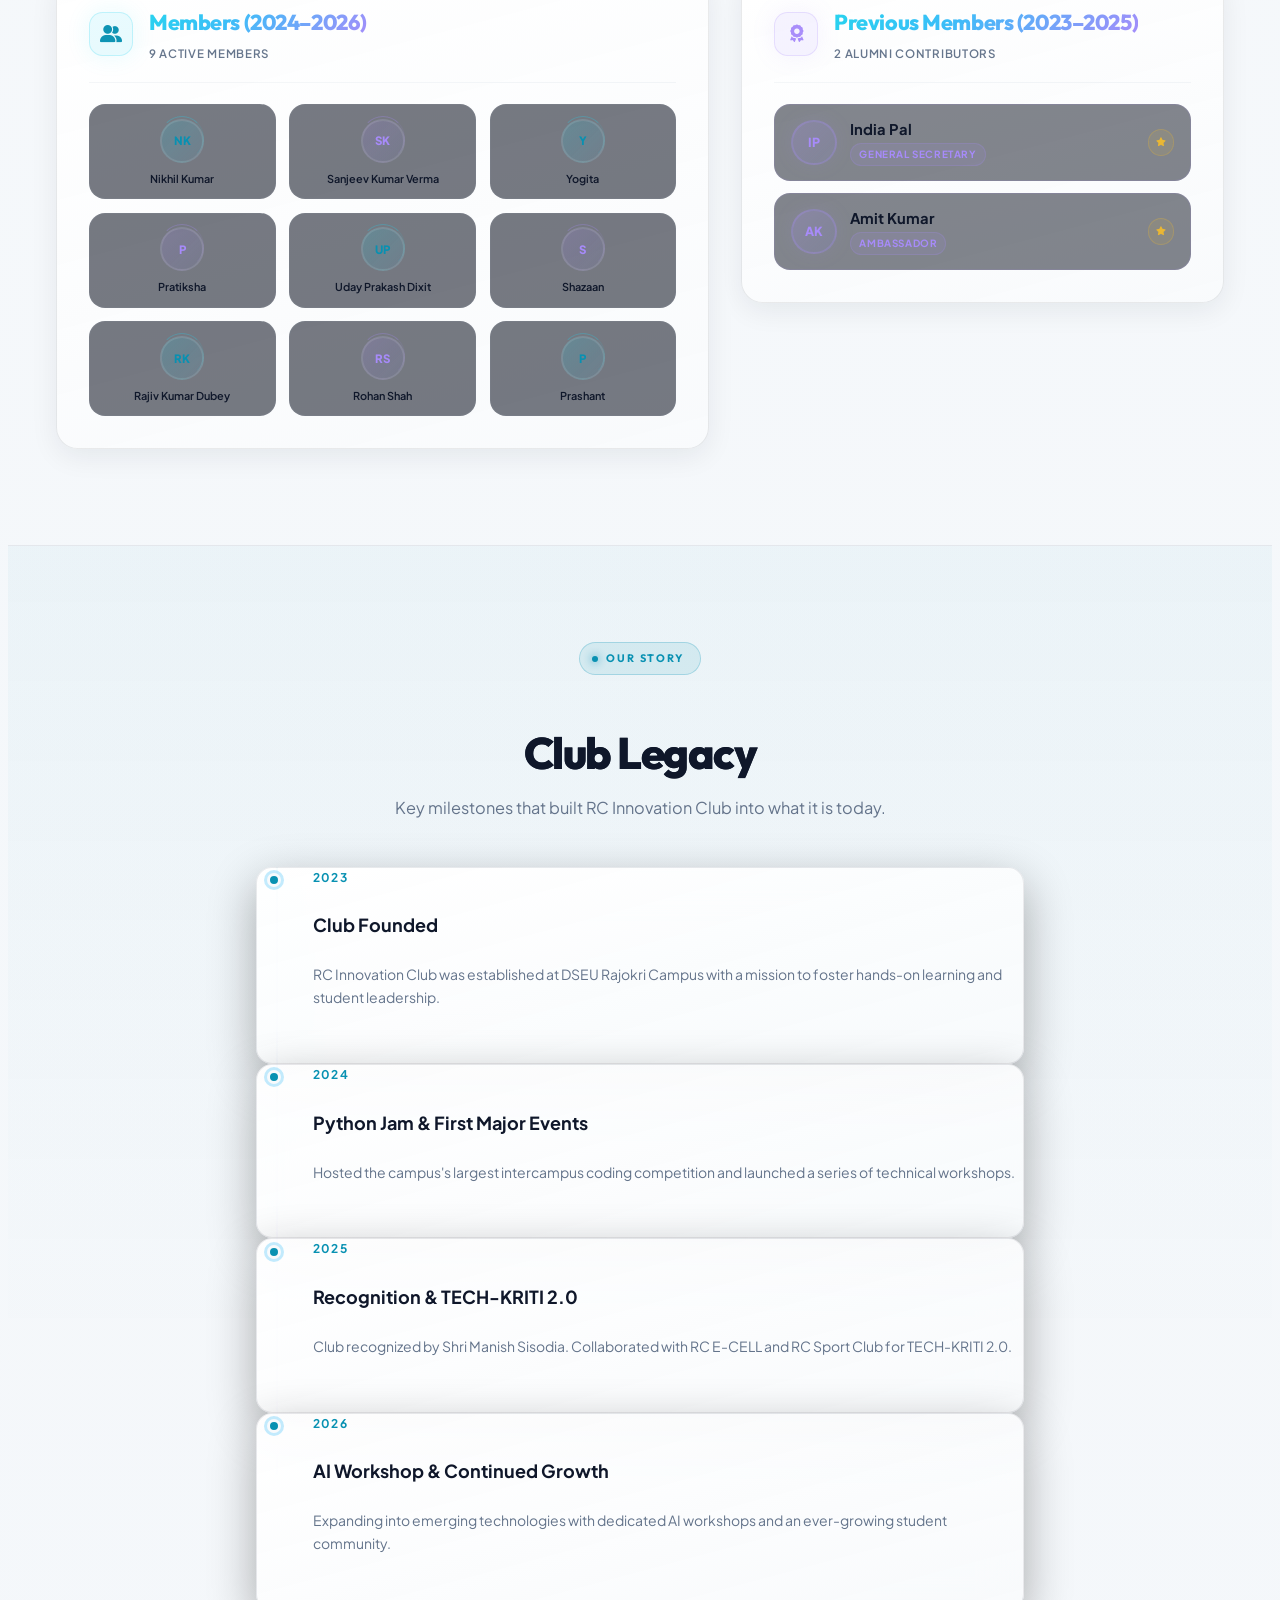
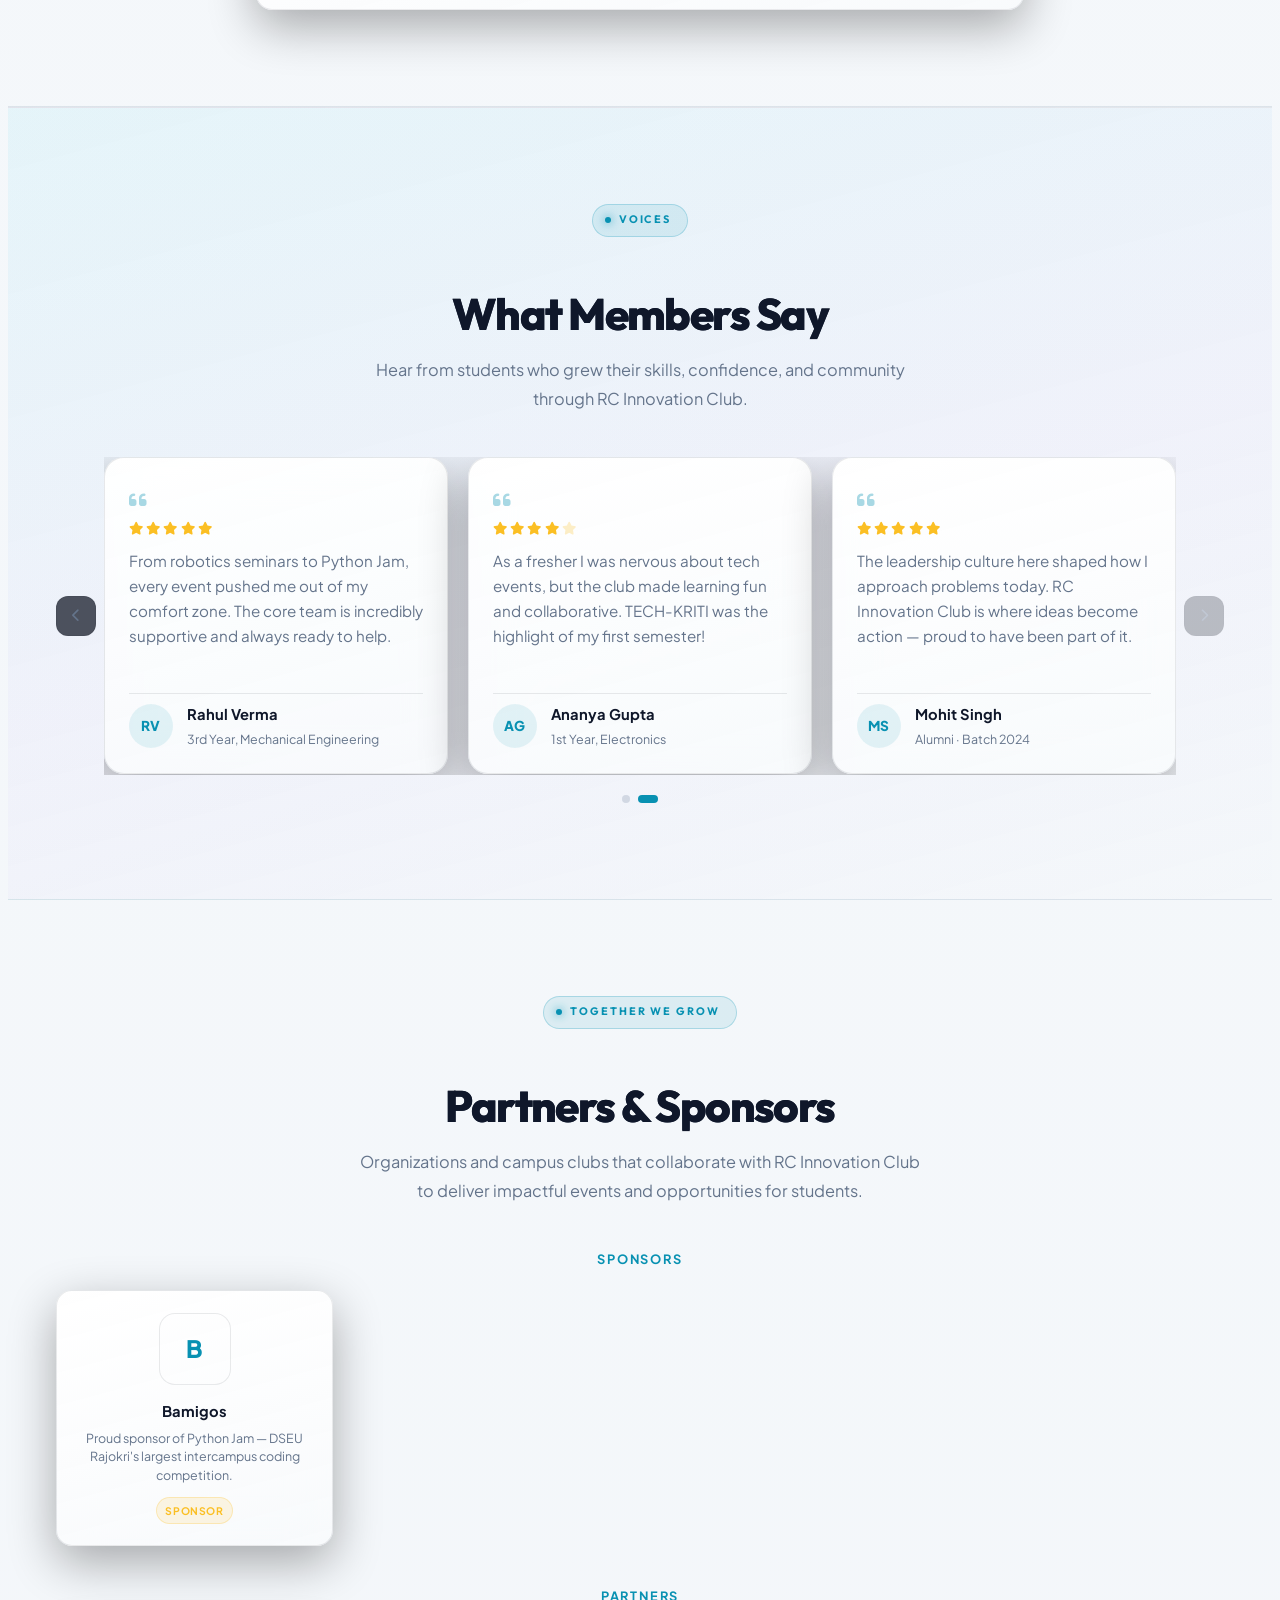
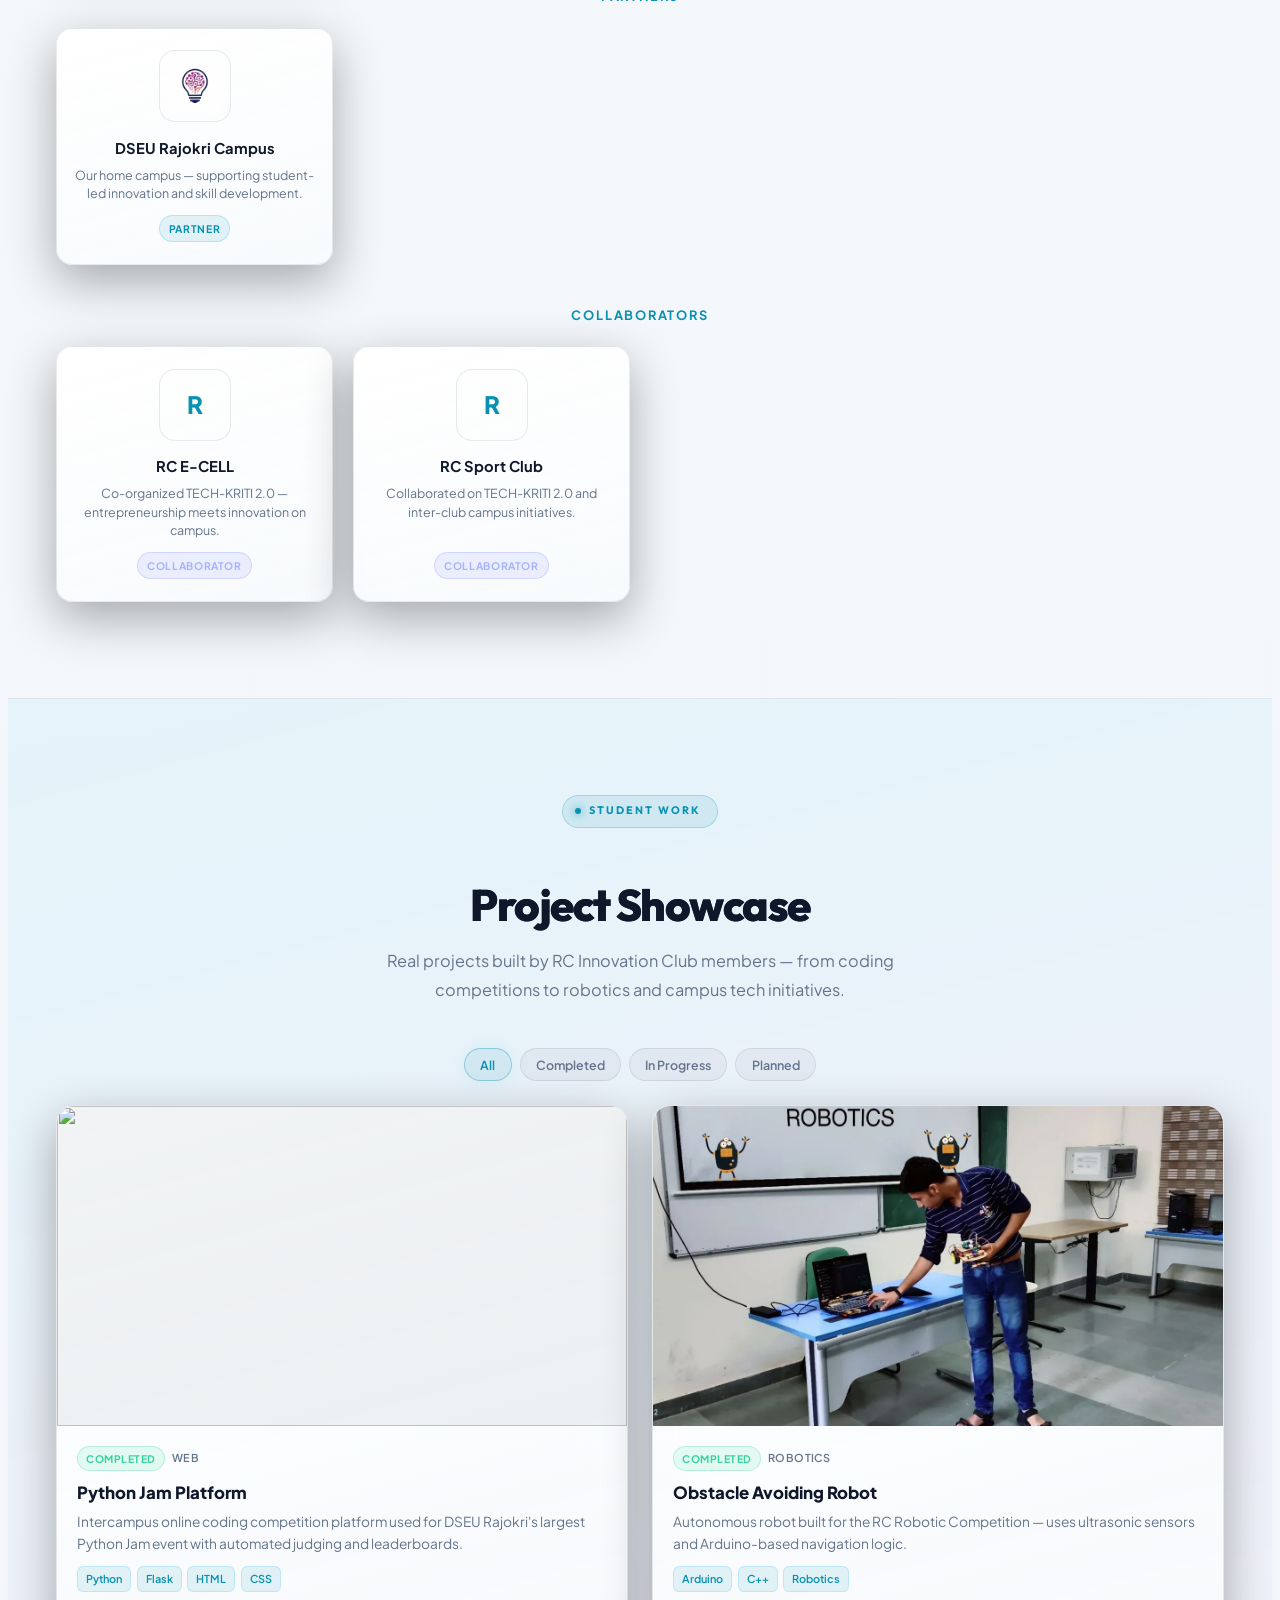
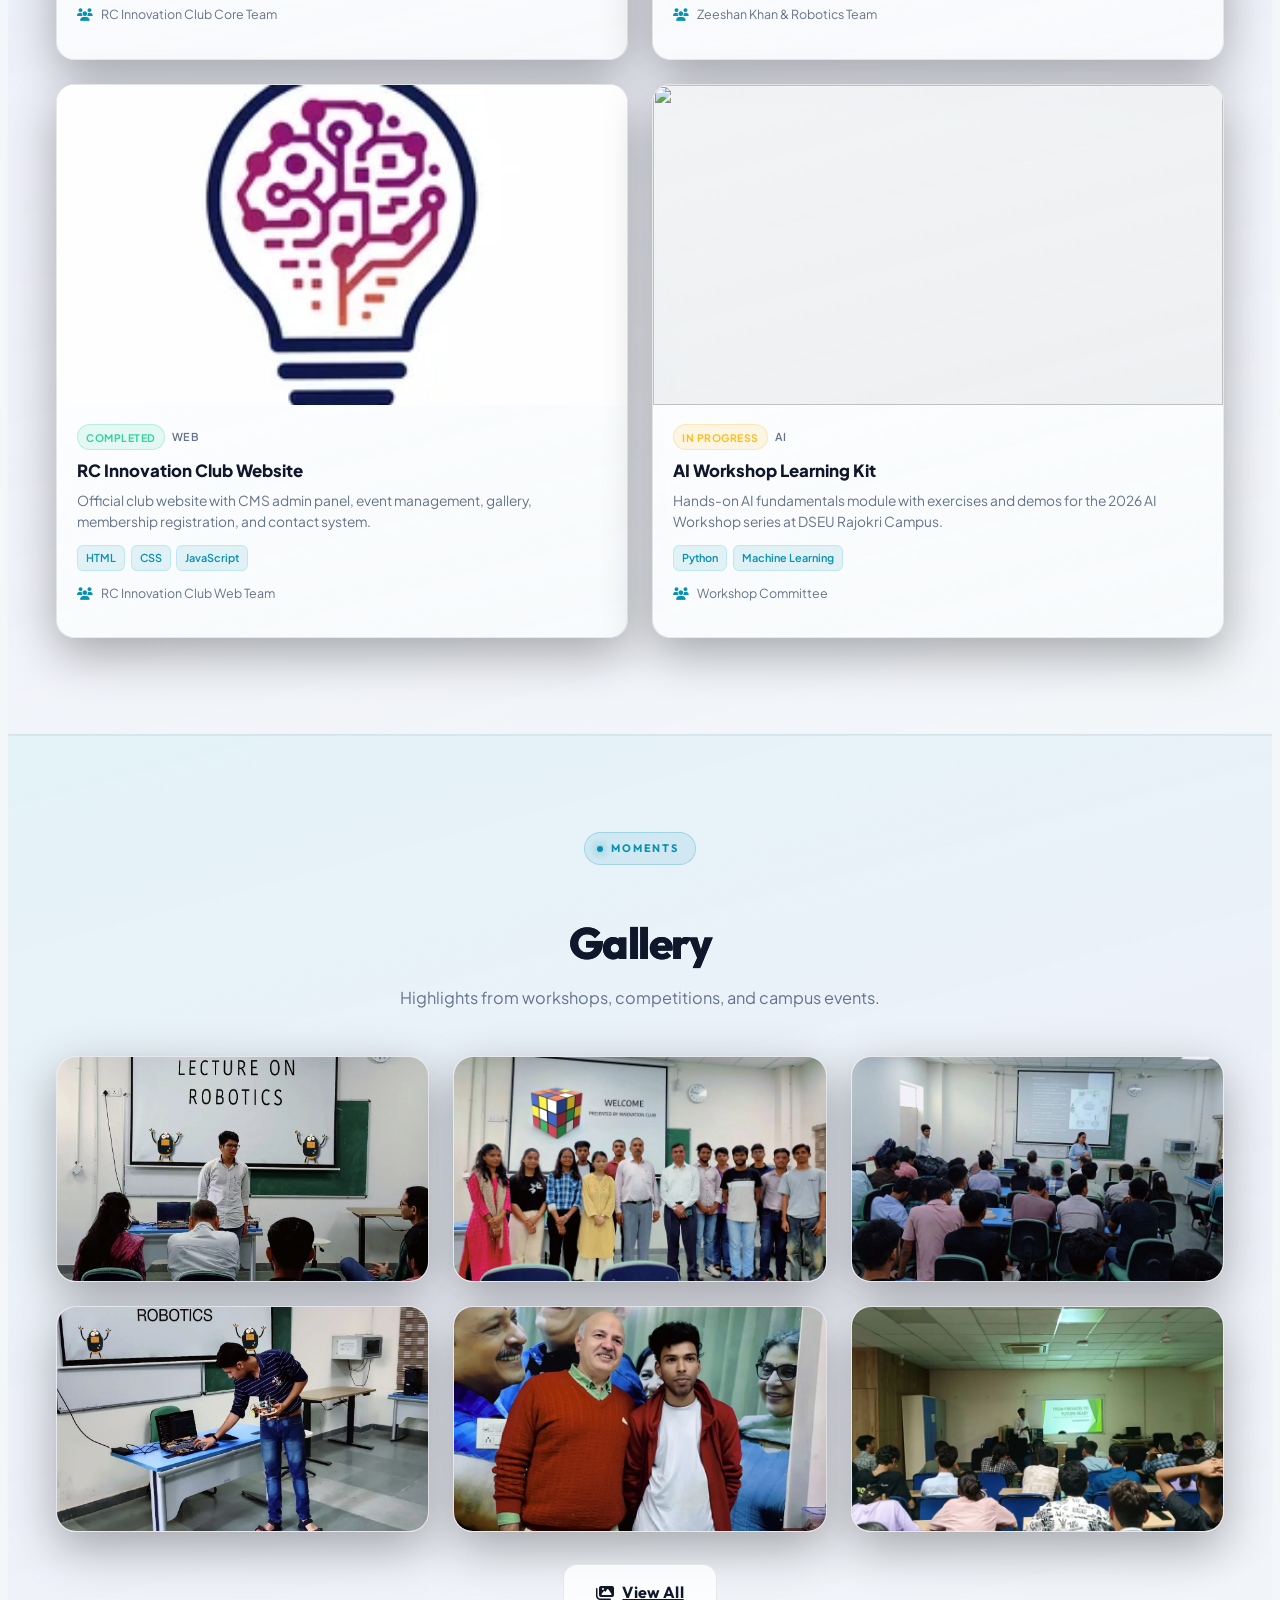
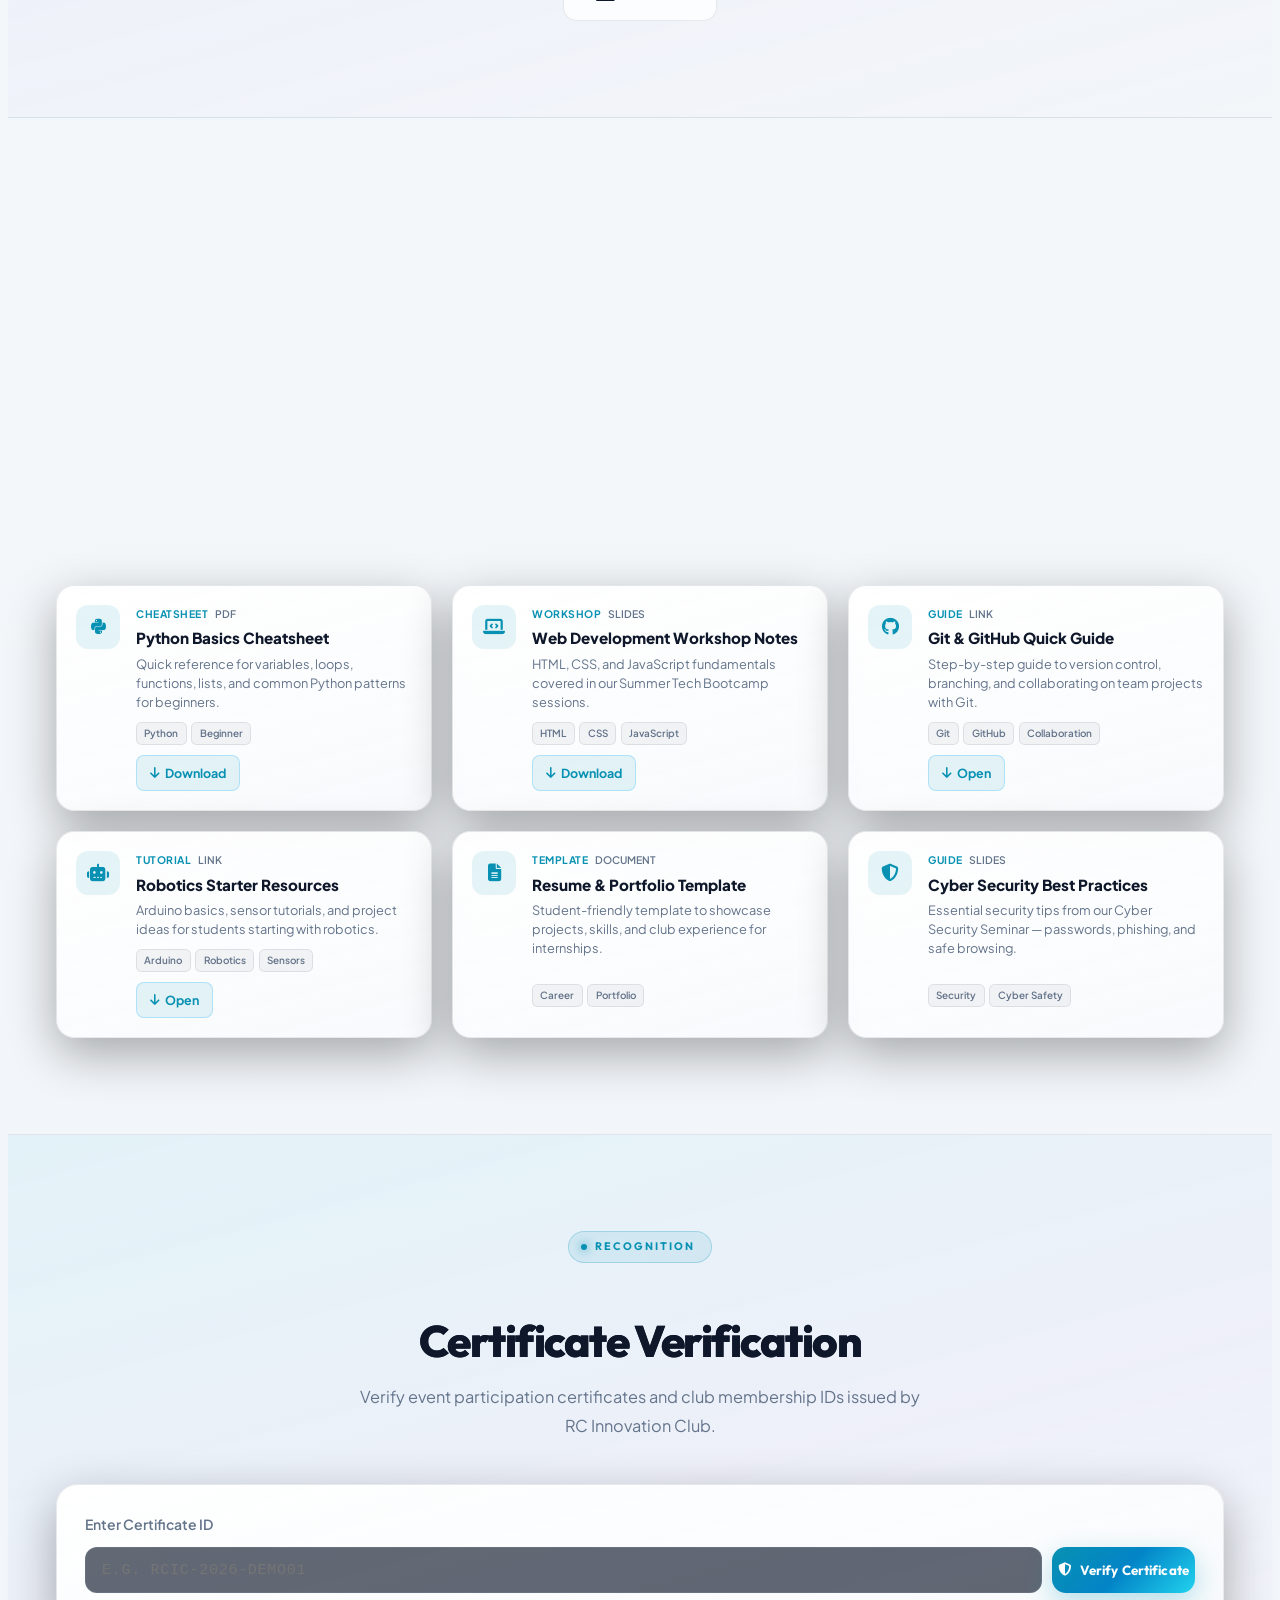
==== commit c55c4660: "Change" ====
--- a/index.html
+++ b/index.html
@@ -27,24 +27,30 @@
   <meta property="og:site_name" content="RC Innovation Club" />
   <meta property="og:title" content="RC Innovation Club | DSEU Rajokri" />
   <meta property="og:description" content="RC Innovation Club at DSEU Rajokri Campus — workshops, competitions, and hands-on learning for future-ready students." />
-  <meta property="og:image" content="assets/logo/logo.png" />
+  <meta property="og:image" content="assets/logo/logo.webp" />
   <meta property="og:url" content="" />
   <meta name="twitter:card" content="summary_large_image" />
   <meta name="twitter:title" content="RC Innovation Club | DSEU Rajokri" />
   <meta name="twitter:description" content="RC Innovation Club at DSEU Rajokri Campus — workshops, competitions, and hands-on learning for future-ready students." />
-  <meta name="twitter:image" content="assets/logo/logo.png" />
+  <meta name="twitter:image" content="assets/logo/logo.webp" />
   <title>RC Innovation Club | DSEU Rajokri</title>
 
+  <link rel="preconnect" href="https://fonts.googleapis.com" />
+  <link rel="preconnect" href="https://fonts.gstatic.com" crossorigin />
   <link rel="preconnect" href="https://cdnjs.cloudflare.com" crossorigin />
-  <link rel="stylesheet" href="https://cdnjs.cloudflare.com/ajax/libs/font-awesome/6.4.0/css/all.min.css" />
-  <link rel="stylesheet" href="css/tw-utilities.css?v=20250612" />
-  <link rel="stylesheet" href="css/style.css?v=20250613" />
-  <link rel="stylesheet" href="css/home.css?v=20250612" />
-  <link rel="stylesheet" href="css/gallery.css?v=20250612" />
-  <link rel="stylesheet" href="css/theme.css?v=20250612" />
-  <link rel="stylesheet" href="css/color-themes.css?v=20250612" />
-  <link rel="stylesheet" href="css/site-ui.css?v=20250612" />
-  <link rel="stylesheet" href="css/mobile-performance.css?v=20250613" />
+  <link rel="preload" as="style" href="https://fonts.googleapis.com/css2?family=Outfit:wght@600;700;800&family=Plus+Jakarta+Sans:wght@400;500;600;700&display=swap" />
+  <link rel="stylesheet" href="https://fonts.googleapis.com/css2?family=Outfit:wght@600;700;800&family=Plus+Jakarta+Sans:wght@400;500;600;700&display=swap" media="print" onload="this.media='all'" />
+  <noscript><link rel="stylesheet" href="https://fonts.googleapis.com/css2?family=Outfit:wght@600;700;800&family=Plus+Jakarta+Sans:wght@400;500;600;700&display=swap" /></noscript>
+  <link rel="stylesheet" href="https://cdnjs.cloudflare.com/ajax/libs/font-awesome/6.4.0/css/all.min.css" media="print" onload="this.media='all'" />
+  <noscript><link rel="stylesheet" href="https://cdnjs.cloudflare.com/ajax/libs/font-awesome/6.4.0/css/all.min.css" /></noscript>
+  <link rel="stylesheet" href="css/tw-utilities.css?v=20250614" />
+  <link rel="stylesheet" href="css/style.css?v=20250614" />
+  <link rel="stylesheet" href="css/home.css?v=20250614" />
+  <link rel="stylesheet" href="css/gallery.css?v=20250614" />
+  <link rel="stylesheet" href="css/theme.css?v=20250614" />
+  <link rel="stylesheet" href="css/color-themes.css?v=20250614" />
+  <link rel="stylesheet" href="css/site-ui.css?v=20250614" />
+  <link rel="stylesheet" href="css/mobile-performance.css?v=20250614" />
   <style>
     /* Critical layout — ensures new UI shows even if cache is stale */
     .dash-hero { min-height: 100svh; display: flex; align-items: center; position: relative; overflow: hidden; }
@@ -77,7 +83,7 @@
   <!-- NAVBAR -->
   <nav class="navbar fixed w-full z-[100] glass flex justify-between items-center">
     <a href="#" class="navbar-brand flex items-center gap-3">
-      <img src="assets/logo/logo.png" alt="RC Innovation Club Logo"
+      <img src="assets/logo/logo.webp" alt="RC Innovation Club Logo"
         class="navbar-brand__logo w-10 h-10 rounded-xl object-cover border border-white/10" />
       <span class="navbar-brand__text text-lg hidden sm:block">
         RC Innovation <span class="navbar-brand__accent">Club</span>
@@ -225,7 +231,7 @@
             <div class="dash-visual__ring dash-visual__ring--mid"></div>
             <div class="dash-visual__ring dash-visual__ring--inner"></div>
             <div class="dash-visual__logo-wrap">
-              <img src="assets/logo/logo.png" alt="" class="dash-visual__logo" width="168" height="168" />
+              <img src="assets/logo/logo.webp" alt="" class="dash-visual__logo" width="168" height="168" />
             </div>
             <span class="dash-visual__chip dash-visual__chip--1">Innovation</span>
             <span class="dash-visual__chip dash-visual__chip--2">Workshops</span>
@@ -726,7 +732,7 @@
       <div class="footer-grid">
         <div class="footer-brand">
           <div class="flex items-center gap-3 mb-2">
-            <img src="assets/logo/logo.png" alt="" class="w-9 h-9 rounded-lg object-cover border border-white/10" />
+            <img src="assets/logo/logo.webp" alt="" class="w-9 h-9 rounded-lg object-cover border border-white/10" />
             <span class="font-extrabold text-lg" id="cms-footer-brand">RC Innovation Club</span>
           </div>
           <p id="cms-footer-desc">Student-led innovation community at Delhi Skill and Entrepreneurship University, Rajokri Campus.</p>
@@ -819,33 +825,47 @@
   </div>
 
   <script defer src="https://cdn.jsdelivr.net/npm/@supabase/supabase-js@2"></script>
-  <script defer src="js/config/content-default.js?v=20250612"></script>
-  <script defer src="js/config/supabase-config.js?v=20250612"></script>
-  <script defer src="js/supabase/supabase-core.js?v=20250612"></script>
-  <script defer src="js/core/backend.js?v=20250612"></script>
-  <script defer src="js/core/cms.js?v=20250612"></script>
-  <script defer src="js/events/events.js?v=20250612"></script>
-  <script defer src="js/membership/membership.js?v=20250612"></script>
-  <script defer src="js/contact/contact.js?v=20250612"></script>
-  <script defer src="js/newsletter/newsletter.js?v=20250612"></script>
-  <script defer src="js/seo/seo.js?v=20250612"></script>
-  <script defer src="js/theme/theme.js?v=20250612"></script>
-  <script defer src="js/testimonials/testimonials.js?v=20250612"></script>
-  <script defer src="js/partners/partners.js?v=20250612"></script>
-  <script defer src="js/projects/projects.js?v=20250612"></script>
-  <script defer src="js/resources/resources.js?v=20250612"></script>
-  <script defer src="js/certificates/certificates.js?v=20250612"></script>
-  <script defer src="js/analytics/analytics.js?v=20250612"></script>
-  <script defer src="js/notifications/email-notifications.js?v=20250612"></script>
-  <script defer src="js/team/team-profiles.js?v=20250612"></script>
-  <script defer src="js/team/members-section.js?v=20250612"></script>
-  <script defer src="js/team/team-hierarchy.js?v=20250612"></script>
-  <script defer src="js/stats/stats.js?v=20250612"></script>
-  <script defer src="js/gallery/gallery-media.js?v=20250612"></script>
-  <script defer src="js/gallery/gallery.js?v=20250612"></script>
-  <script defer src="js/gallery/gallery-lightbox.js?v=20250612"></script>
-  <script defer src="js/core/reveal.js?v=20250612"></script>
-  <script defer src="js/core/site-renderer.js?v=20250612"></script>
-  <script defer src="js/core/script.js?v=20250612"></script>
+  <script defer src="js/config/content-default.js?v=20250614"></script>
+  <script defer src="js/config/supabase-config.js?v=20250614"></script>
+  <script defer src="js/supabase/supabase-core.js?v=20250614"></script>
+  <script defer src="js/core/backend.js?v=20250614"></script>
+  <script defer src="js/core/cms.js?v=20250614"></script>
+  <script defer src="js/events/events.js?v=20250614"></script>
+  <script defer src="js/membership/membership.js?v=20250614"></script>
+  <script defer src="js/contact/contact.js?v=20250614"></script>
+  <script defer src="js/newsletter/newsletter.js?v=20250614"></script>
+  <script defer src="js/seo/seo.js?v=20250614"></script>
+  <script defer src="js/theme/theme.js?v=20250614"></script>
+  <script defer src="js/testimonials/testimonials.js?v=20250614"></script>
+  <script defer src="js/partners/partners.js?v=20250614"></script>
+  <script defer src="js/projects/projects.js?v=20250614"></script>
+  <script defer src="js/resources/resources.js?v=20250614"></script>
+  <script defer src="js/certificates/certificates.js?v=20250614"></script>
+  <script defer src="js/analytics/analytics.js?v=20250614"></script>
+  <script defer src="js/team/team-profiles.js?v=20250614"></script>
+  <script defer src="js/team/members-section.js?v=20250614"></script>
+  <script defer src="js/team/team-hierarchy.js?v=20250614"></script>
+  <script defer src="js/stats/stats.js?v=20250614"></script>
+  <script defer src="js/gallery/gallery-media.js?v=20250614"></script>
+  <script defer src="js/gallery/gallery.js?v=20250614"></script>
+  <script defer src="js/gallery/gallery-lightbox.js?v=20250614"></script>
+  <script defer src="js/core/reveal.js?v=20250614"></script>
+  <script defer src="js/core/site-renderer.js?v=20250614"></script>
+  <script defer src="js/core/script.js?v=20250614"></script>
+  <script>
+    (function loadSecondary() {
+      function inject() {
+        var s = document.createElement('script');
+        s.src = 'js/notifications/email-notifications.js?v=20250614';
+        s.defer = true;
+        document.body.appendChild(s);
+      }
+      if ('requestIdleCallback' in window) {
+        requestIdleCallback(inject, { timeout: 3000 });
+      } else {
+        setTimeout(inject, 1500);
+      }
+    })();
+  </script>
 </body>
 </html>
--- a/css/style.css
+++ b/css/style.css
@@ -1,5 +1,3 @@
-@import url('https://fonts.googleapis.com/css2?family=Outfit:wght@600;700;800&family=Plus+Jakarta+Sans:wght@400;500;600;700&display=swap');
-
 :root {
   --bg-primary: #030712;
   --bg-secondary: #0a1020;
@@ -51,7 +49,13 @@
 }
 
 html {
-  scroll-behavior: smooth;
+  scroll-behavior: auto;
+}
+
+@media (prefers-reduced-motion: no-preference) {
+  html.smooth-scroll {
+    scroll-behavior: smooth;
+  }
 }
 
 body.profile-modal-open {
@@ -120,11 +124,17 @@
 
 /* Glass */
 .glass {
-  background: linear-gradient(165deg, rgba(30, 41, 59, 0.72) 0%, rgba(15, 23, 42, 0.55) 100%);
-  backdrop-filter: blur(20px) saturate(1.2);
-  -webkit-backdrop-filter: blur(20px) saturate(1.2);
+  background: linear-gradient(165deg, rgba(30, 41, 59, 0.88) 0%, rgba(15, 23, 42, 0.82) 100%);
   border: 1px solid var(--border);
   box-shadow: var(--shadow-card);
+}
+
+@media (prefers-reduced-motion: no-preference) and (min-width: 1024px) {
+  .glass {
+    background: linear-gradient(165deg, rgba(30, 41, 59, 0.72) 0%, rgba(15, 23, 42, 0.55) 100%);
+    backdrop-filter: blur(12px) saturate(1.15);
+    -webkit-backdrop-filter: blur(12px) saturate(1.15);
+  }
 }
 
 .section-alt {
--- a/css/home.css
+++ b/css/home.css
@@ -13,12 +13,10 @@
 html.reveal-ready [data-reveal]:not(.is-revealed),
 html.reveal-ready [data-aos]:not(.is-revealed) {
   opacity: 0;
-  transform: translateY(28px);
-  filter: blur(4px);
+  transform: translateY(16px);
   transition:
-    opacity 0.85s cubic-bezier(0.16, 1, 0.3, 1),
-    transform 0.9s cubic-bezier(0.16, 1, 0.3, 1),
-    filter 0.65s ease;
+    opacity 0.35s cubic-bezier(0.16, 1, 0.3, 1),
+    transform 0.4s cubic-bezier(0.16, 1, 0.3, 1);
   transition-delay: var(--reveal-delay, 0ms);
 }
 
@@ -26,7 +24,16 @@
 html.reveal-ready [data-aos].is-revealed {
   opacity: 1;
   transform: translateY(0);
-  filter: blur(0);
+}
+
+/* Instantly show section content when navigating via hash / nav click */
+html.reveal-ready [data-reveal].is-nav-target,
+html.reveal-ready [data-aos].is-nav-target,
+html.reveal-ready .is-nav-target [data-reveal],
+html.reveal-ready .is-nav-target [data-aos] {
+  opacity: 1;
+  transform: none;
+  transition: none;
 }
 
 /* Page canvas uses palette variables from color-themes.css */
@@ -43,10 +50,16 @@
 
 /* ── Navbar refinement ── */
 .navbar {
-  background: rgba(1, 4, 15, 0.62);
-  backdrop-filter: blur(18px) saturate(1.4);
-  -webkit-backdrop-filter: blur(18px) saturate(1.4);
+  background: rgba(1, 4, 15, 0.88);
   border-bottom: 1px solid rgba(148, 163, 184, 0.06);
+}
+
+@media (prefers-reduced-motion: no-preference) and (min-width: 1024px) {
+  .navbar {
+    background: rgba(1, 4, 15, 0.62);
+    backdrop-filter: blur(12px) saturate(1.3);
+    -webkit-backdrop-filter: blur(12px) saturate(1.3);
+  }
 }
 
 .navbar.scrolled {
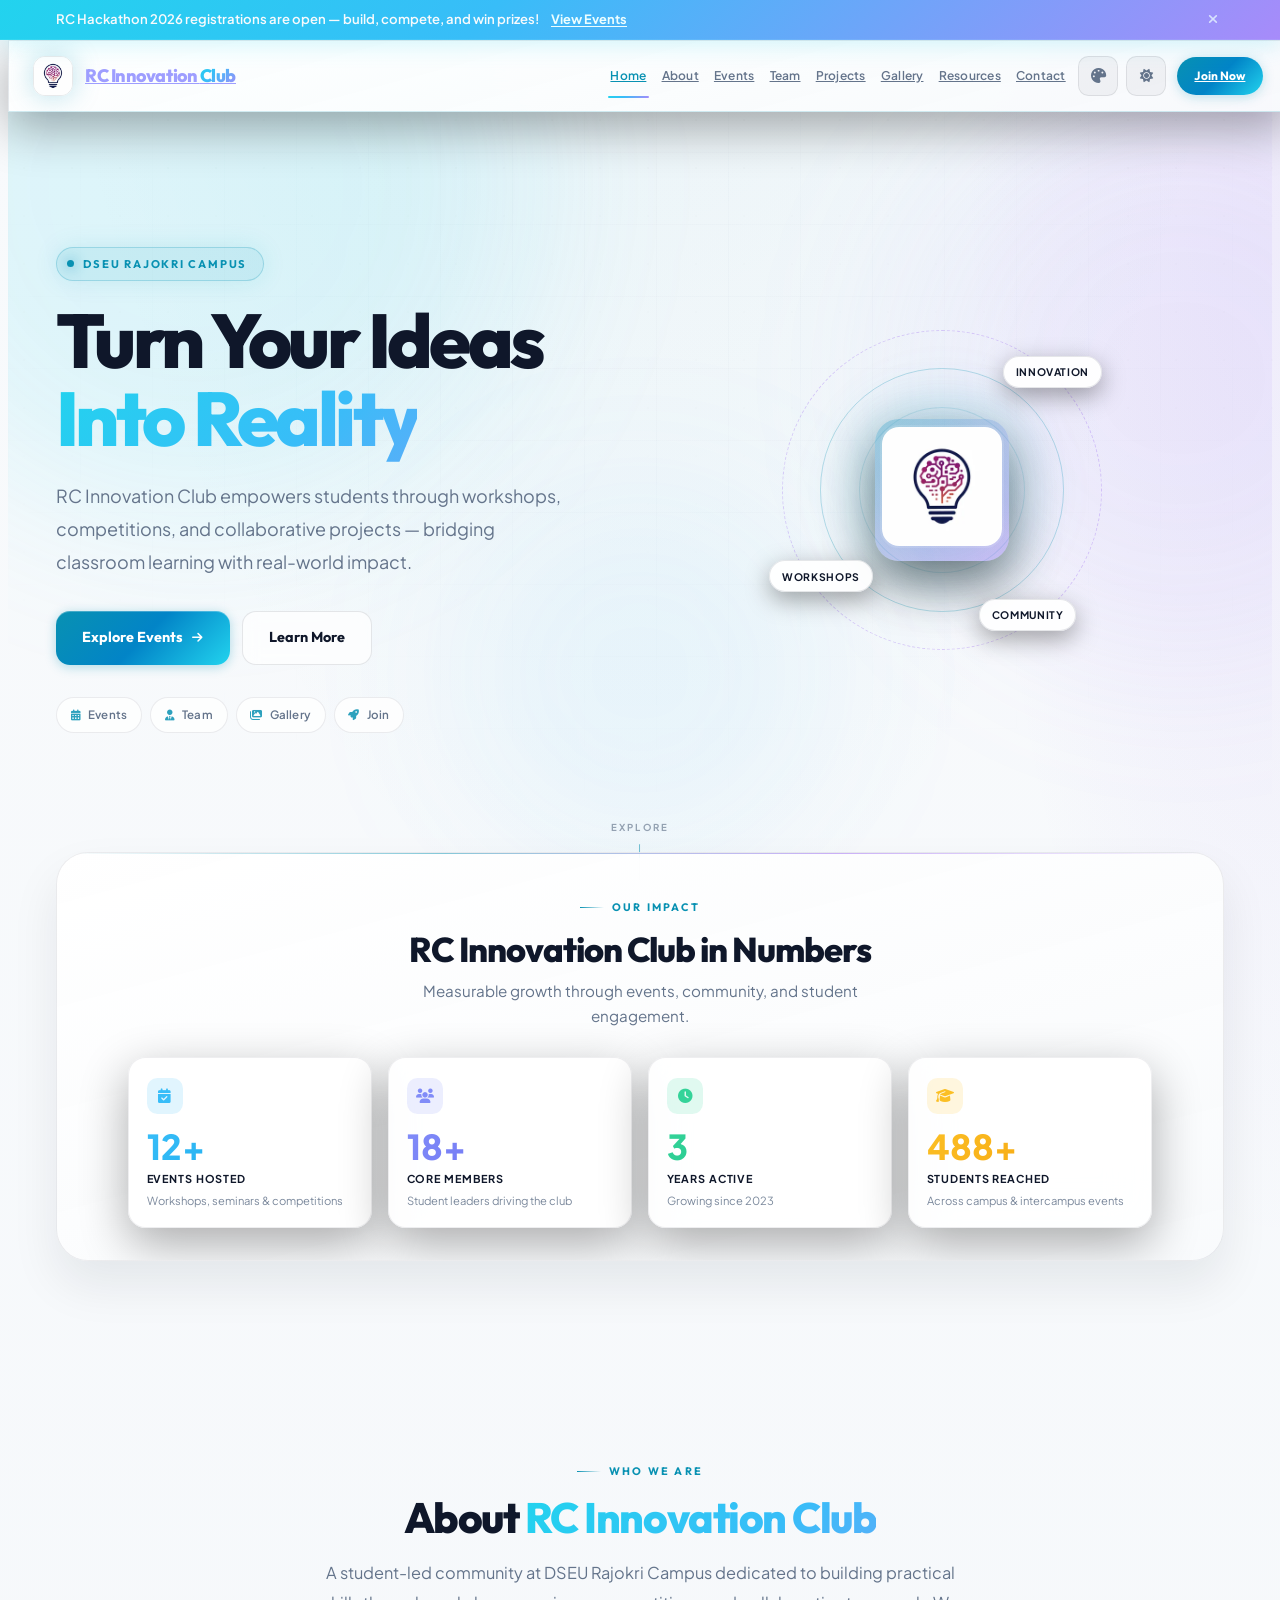
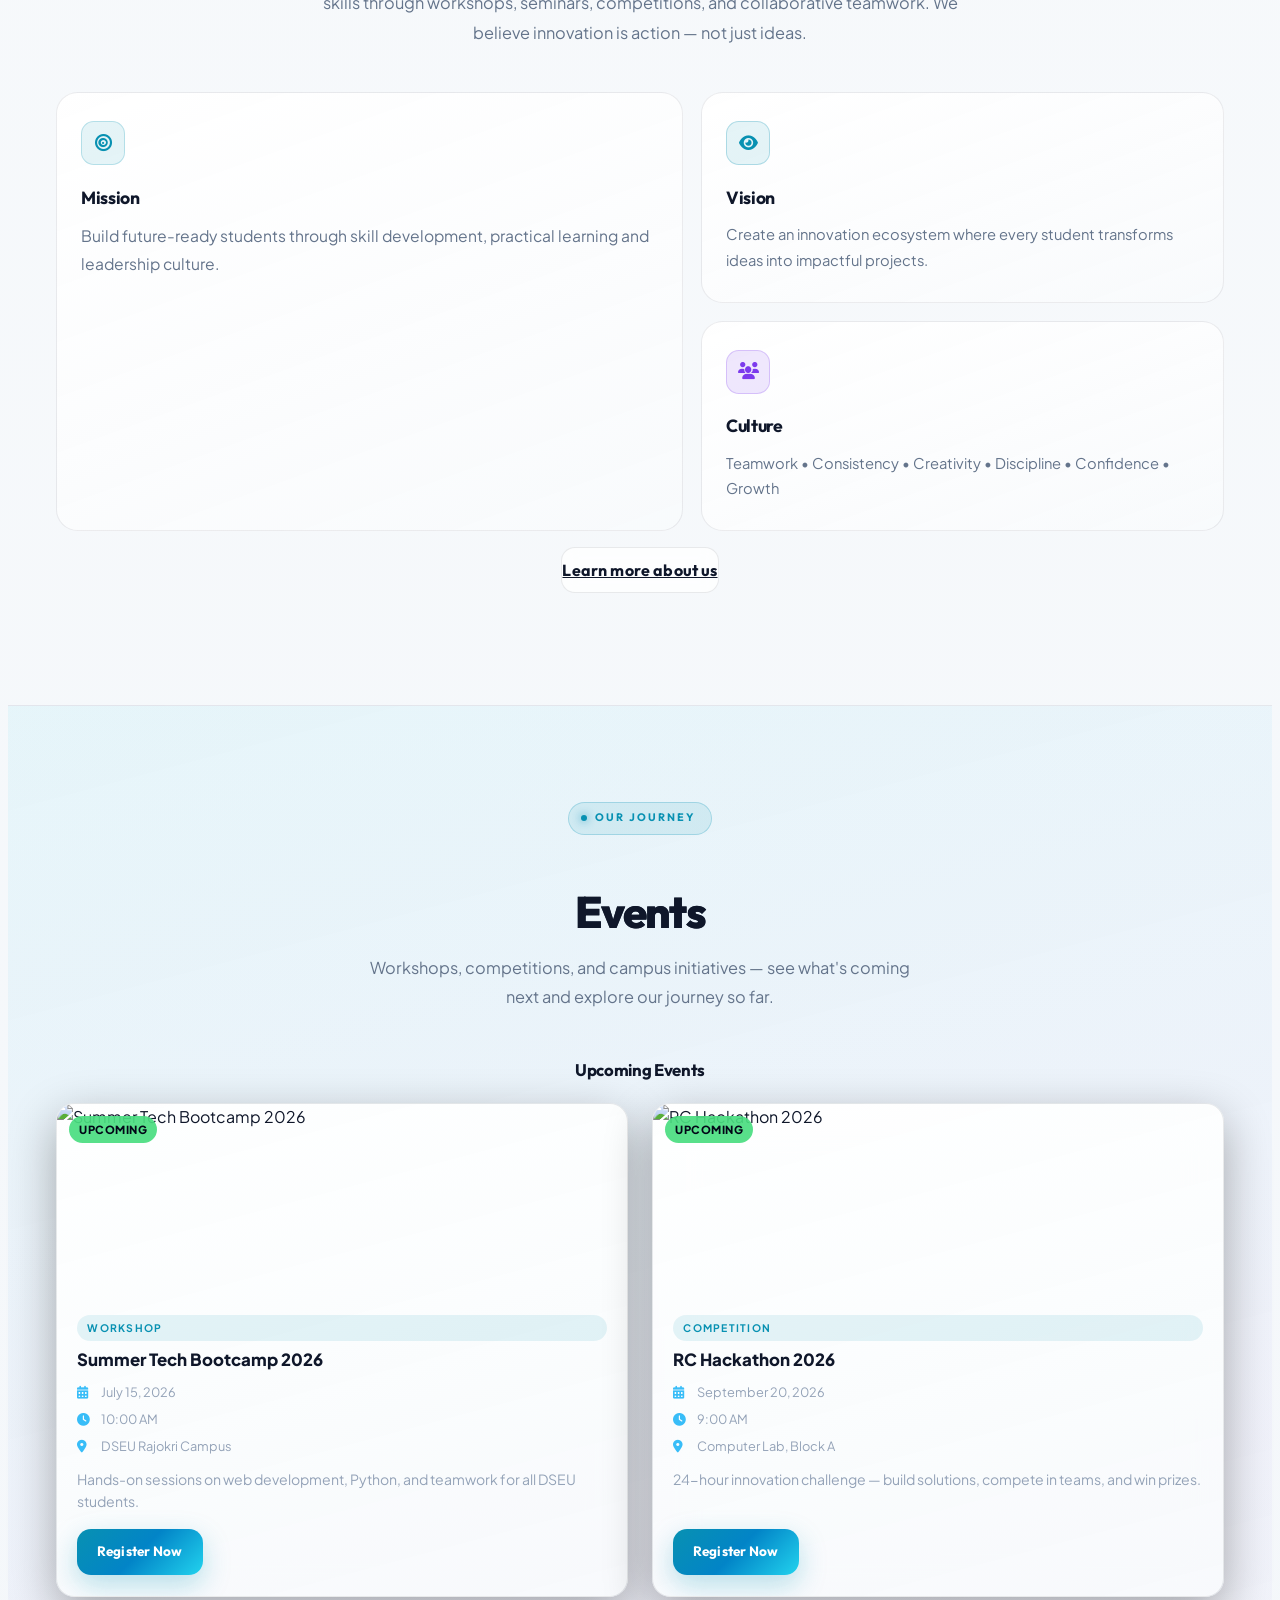
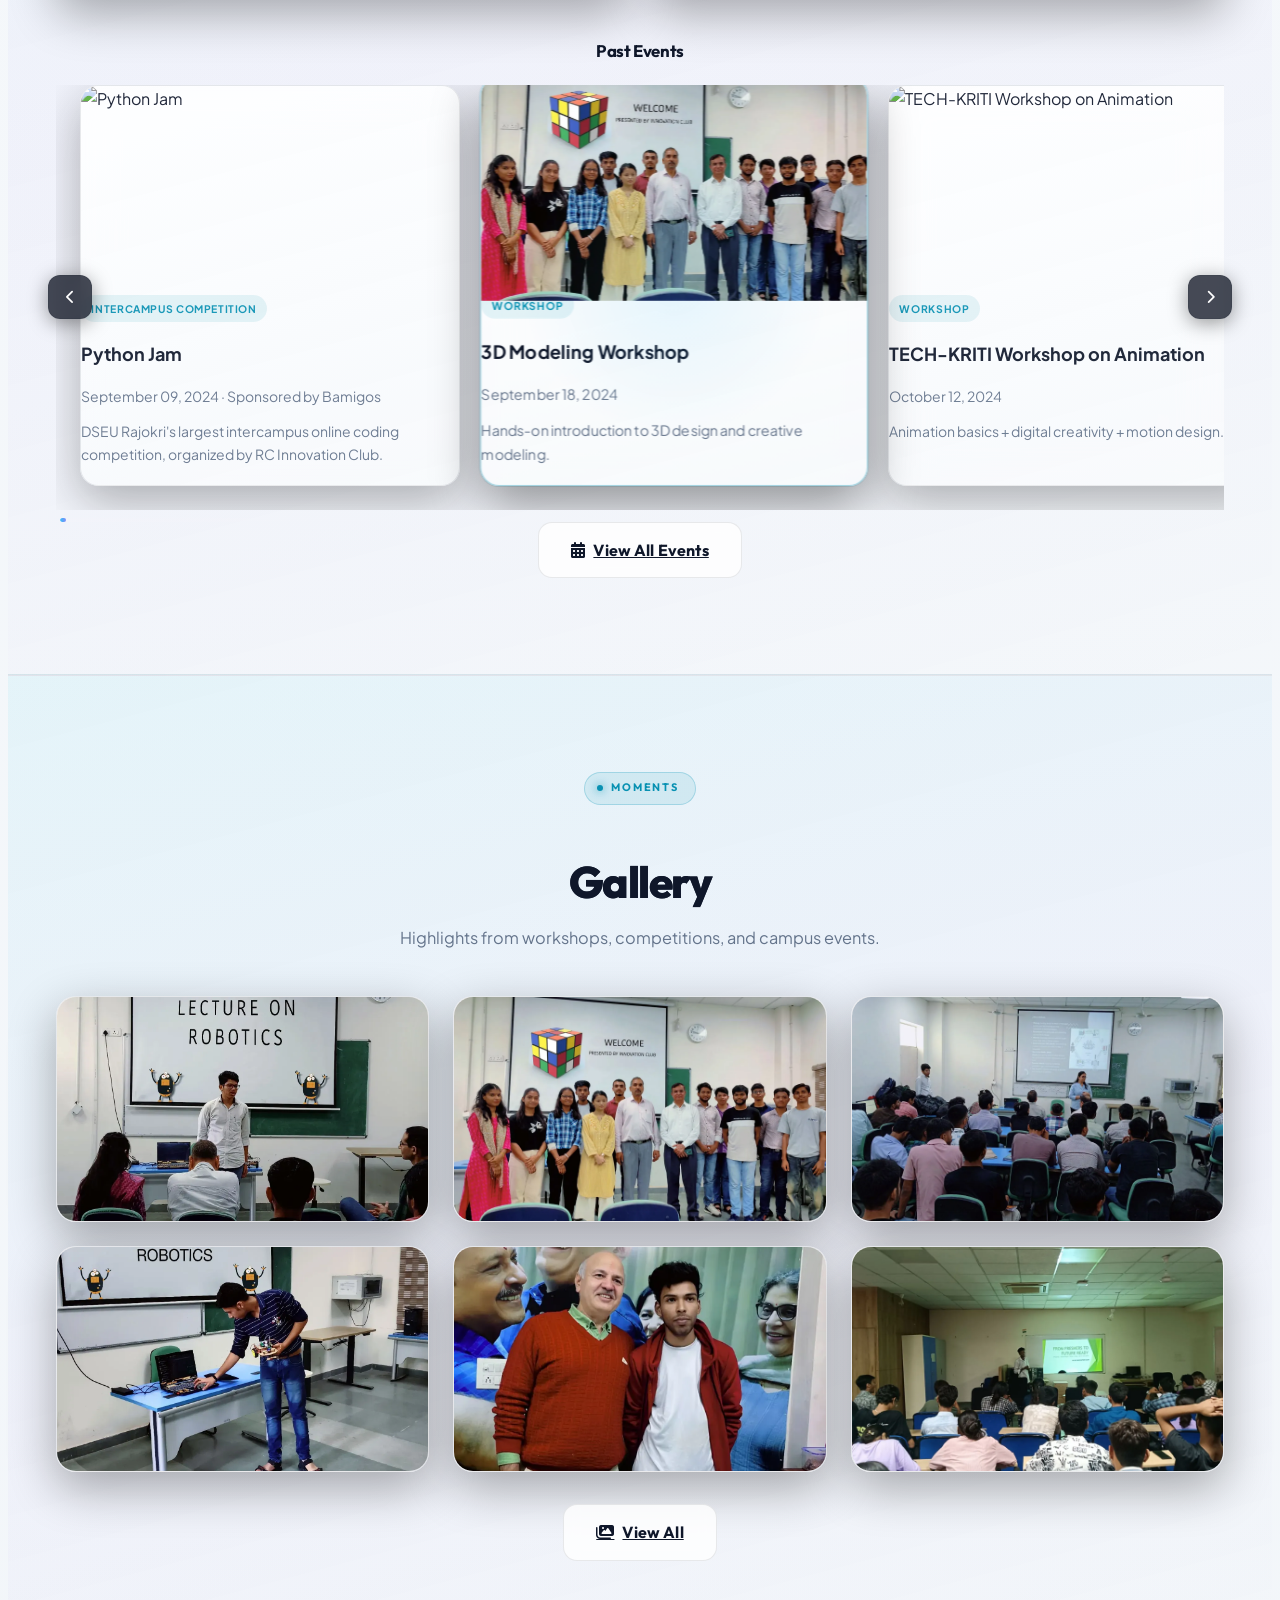
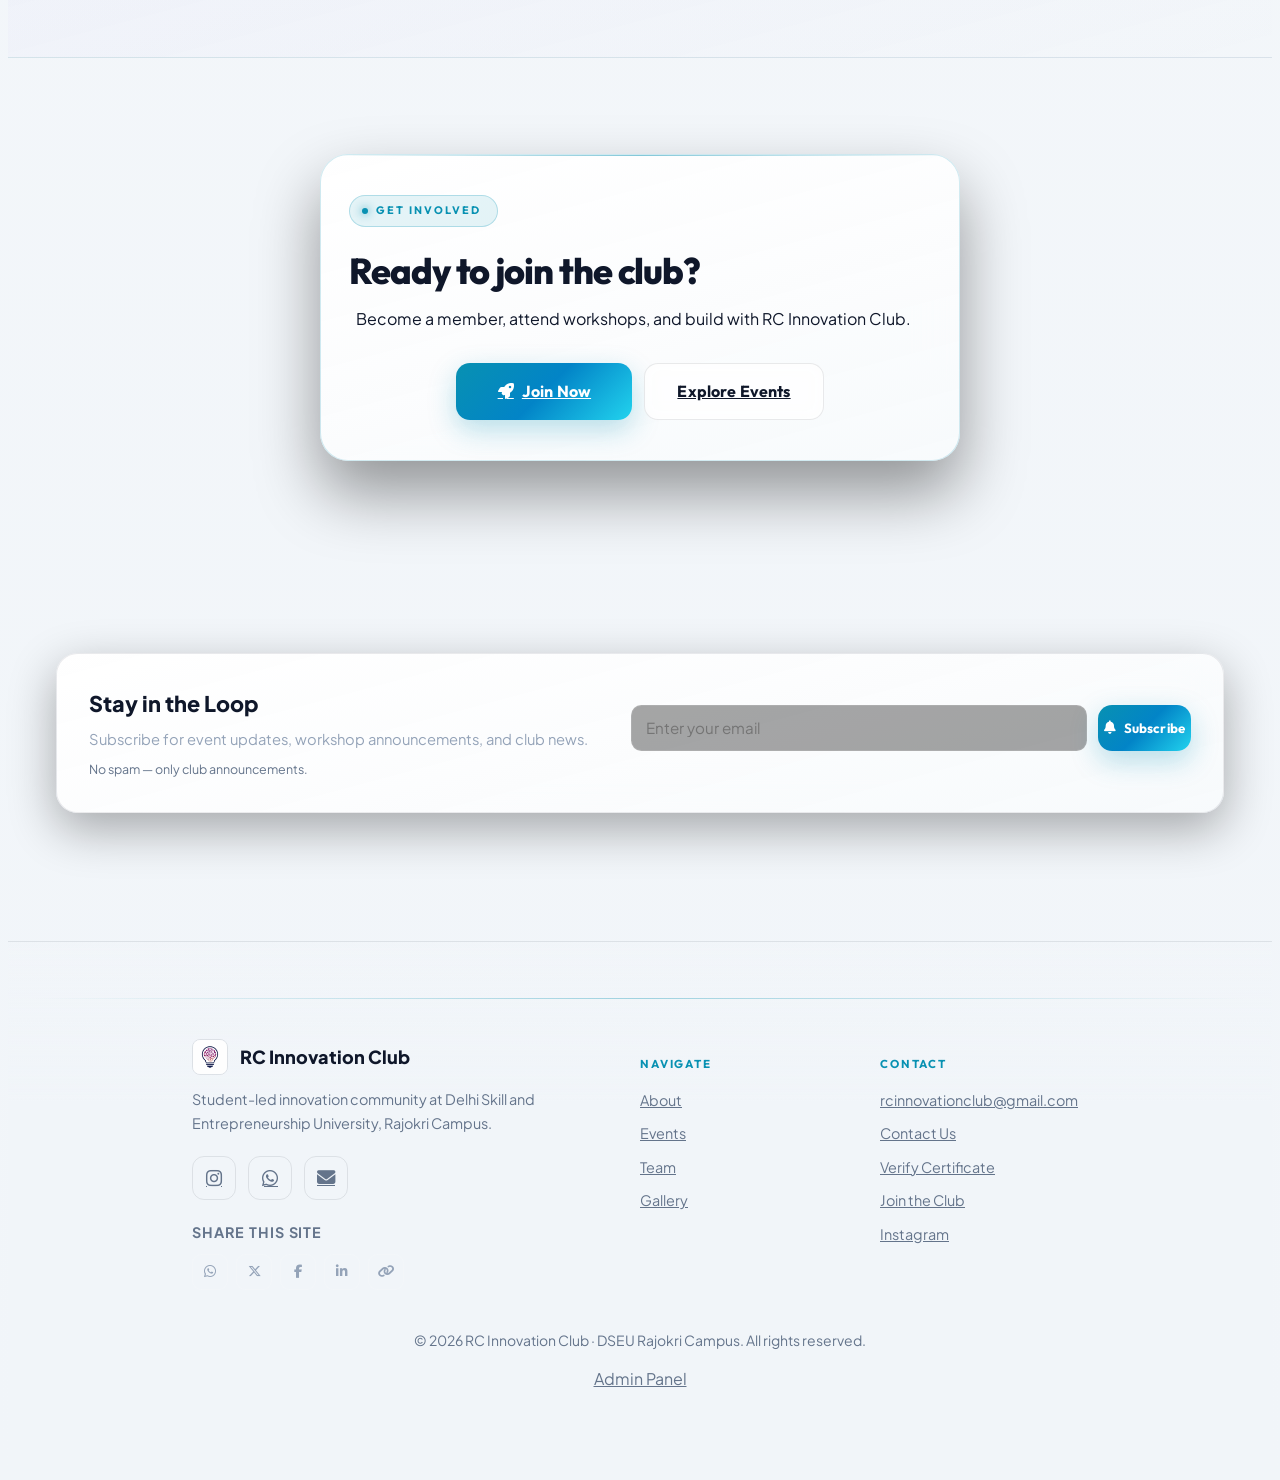
==== commit 2376d909: "Change" ====
--- a/index.html
+++ b/index.html
@@ -19,7 +19,6 @@
   </script>
   <meta name="viewport" content="width=device-width, initial-scale=1.0, viewport-fit=cover" />
   <meta name="description" content="RC Innovation Club at DSEU Rajokri Campus — workshops, competitions, and hands-on learning for future-ready students." />
-  <meta name="keywords" content="RC Innovation Club, DSEU Rajokri, student club, workshops, hackathon, innovation" />
   <meta name="robots" content="index, follow" />
   <meta name="theme-color" content="#030712" />
   <link rel="canonical" href="" />
@@ -28,17 +27,14 @@
   <meta property="og:title" content="RC Innovation Club | DSEU Rajokri" />
   <meta property="og:description" content="RC Innovation Club at DSEU Rajokri Campus — workshops, competitions, and hands-on learning for future-ready students." />
   <meta property="og:image" content="assets/logo/logo.webp" />
-  <meta property="og:url" content="" />
   <meta name="twitter:card" content="summary_large_image" />
   <meta name="twitter:title" content="RC Innovation Club | DSEU Rajokri" />
   <meta name="twitter:description" content="RC Innovation Club at DSEU Rajokri Campus — workshops, competitions, and hands-on learning for future-ready students." />
   <meta name="twitter:image" content="assets/logo/logo.webp" />
   <title>RC Innovation Club | DSEU Rajokri</title>
-
   <link rel="preconnect" href="https://fonts.googleapis.com" />
   <link rel="preconnect" href="https://fonts.gstatic.com" crossorigin />
   <link rel="preconnect" href="https://cdnjs.cloudflare.com" crossorigin />
-  <link rel="preload" as="style" href="https://fonts.googleapis.com/css2?family=Outfit:wght@600;700;800&family=Plus+Jakarta+Sans:wght@400;500;600;700&display=swap" />
   <link rel="stylesheet" href="https://fonts.googleapis.com/css2?family=Outfit:wght@600;700;800&family=Plus+Jakarta+Sans:wght@400;500;600;700&display=swap" media="print" onload="this.media='all'" />
   <noscript><link rel="stylesheet" href="https://fonts.googleapis.com/css2?family=Outfit:wght@600;700;800&family=Plus+Jakarta+Sans:wght@400;500;600;700&display=swap" /></noscript>
   <link rel="stylesheet" href="https://cdnjs.cloudflare.com/ajax/libs/font-awesome/6.4.0/css/all.min.css" media="print" onload="this.media='all'" />
@@ -52,7 +48,6 @@
   <link rel="stylesheet" href="css/site-ui.css?v=20250614" />
   <link rel="stylesheet" href="css/mobile-performance.css?v=20250614" />
   <style>
-    /* Critical layout — ensures new UI shows even if cache is stale */
     .dash-hero { min-height: 100svh; display: flex; align-items: center; position: relative; overflow: hidden; }
     .dash-hero__layout { display: grid; gap: 2.5rem; align-items: center; width: 100%; }
     @media (min-width: 1024px) {
@@ -63,129 +58,11 @@
     .dash-visual { position: relative; width: min(100%, 20rem); aspect-ratio: 1; }
   </style>
 </head>
-
 <body class="bg-gradient-pro">
-
-  <div class="scroll-progress" aria-hidden="true"></div>
-  <div class="mobile-nav-overlay xl:hidden" aria-hidden="true"></div>
-
-  <!-- ANNOUNCEMENT BAR -->
-  <div id="announce-bar" class="announce-bar announce-bar--hidden" role="region" aria-label="Site announcement" hidden>
-    <div class="announce-bar__inner">
-      <p class="announce-bar__text" id="cms-announce-text"></p>
-      <a href="#" id="cms-announce-link" class="announce-bar__link"></a>
-      <button type="button" class="announce-bar__dismiss" id="announce-dismiss" aria-label="Dismiss announcement">
-        <i class="fas fa-times" aria-hidden="true"></i>
-      </button>
-    </div>
-  </div>
-
-  <!-- NAVBAR -->
-  <nav class="navbar fixed w-full z-[100] glass flex justify-between items-center">
-    <a href="#" class="navbar-brand flex items-center gap-3">
-      <img src="assets/logo/logo.webp" alt="RC Innovation Club Logo"
-        class="navbar-brand__logo w-10 h-10 rounded-xl object-cover border border-white/10" />
-      <span class="navbar-brand__text text-lg hidden sm:block">
-        RC Innovation <span class="navbar-brand__accent">Club</span>
-      </span>
-    </a>
-
-    <div class="desktop-nav tracking-wide">
-      <a href="#about" class="nav-link" data-section="about">About</a>
-      <a href="#events" class="nav-link" data-section="events">Events</a>
-      <a href="#faculty" class="nav-link" data-section="faculty">Faculty</a>
-      <a href="#core" class="nav-link" data-section="core">Core Team</a>
-      <a href="#ambassadors" class="nav-link" data-section="ambassadors">Ambassadors</a>
-      <a href="#members" class="nav-link" data-section="members">Members</a>
-      <a href="#legacy" class="nav-link" data-section="legacy">Legacy</a>
-      <a href="#testimonials" class="nav-link" data-section="testimonials">Testimonials</a>
-      <a href="#partners" class="nav-link" data-section="partners">Partners</a>
-      <a href="#projects" class="nav-link" data-section="projects">Projects</a>
-      <a href="#gallery" class="nav-link" data-section="gallery">Gallery</a>
-      <a href="#resources" class="nav-link" data-section="resources">Resources</a>
-      <a href="#contact" class="nav-link" data-section="contact">Contact</a>
-      <div class="theme-controls hidden xl:flex items-center gap-2">
-        <div class="theme-picker" data-theme-picker>
-          <button type="button" class="theme-picker__trigger" data-theme-picker-trigger aria-label="Choose color theme" aria-haspopup="listbox" aria-expanded="false">
-            <i class="fas fa-palette" aria-hidden="true"></i>
-          </button>
-          <div class="theme-picker__panel" data-theme-picker-panel hidden role="listbox" aria-label="Color themes">
-            <p class="theme-picker__heading">Color theme</p>
-            <div class="theme-picker__swatches">
-              <button type="button" class="theme-picker__swatch theme-picker__swatch--ocean" data-color-pick="ocean" aria-label="Ocean" title="Ocean — Cyan & Violet"></button>
-              <button type="button" class="theme-picker__swatch theme-picker__swatch--sunset" data-color-pick="sunset" aria-label="Sunset" title="Sunset — Orange & Pink"></button>
-              <button type="button" class="theme-picker__swatch theme-picker__swatch--emerald" data-color-pick="emerald" aria-label="Emerald" title="Emerald — Fresh Green"></button>
-              <button type="button" class="theme-picker__swatch theme-picker__swatch--royal" data-color-pick="royal" aria-label="Royal" title="Royal — Indigo & Purple"></button>
-              <button type="button" class="theme-picker__swatch theme-picker__swatch--coral" data-color-pick="coral" aria-label="Coral" title="Coral — Rose & Gold"></button>
-            </div>
-          </div>
-        </div>
-        <button type="button" class="theme-toggle" data-theme-toggle aria-label="Switch to light mode" aria-pressed="false">
-          <i class="fas fa-sun theme-toggle__icon theme-toggle__icon--light" aria-hidden="true"></i>
-          <i class="fas fa-moon theme-toggle__icon theme-toggle__icon--dark" aria-hidden="true"></i>
-        </button>
-      </div>
-      <a href="#join" class="btn-primary px-5 py-2 rounded-full text-sm whitespace-nowrap">Join Now</a>
-    </div>
-
-    <div class="theme-controls flex items-center gap-2 xl:hidden">
-      <div class="theme-picker theme-picker--compact" data-theme-picker>
-        <button type="button" class="theme-picker__trigger" data-theme-picker-trigger aria-label="Choose color theme" aria-haspopup="listbox" aria-expanded="false">
-          <i class="fas fa-palette" aria-hidden="true"></i>
-        </button>
-        <div class="theme-picker__panel" data-theme-picker-panel hidden role="listbox" aria-label="Color themes">
-          <p class="theme-picker__heading">Color theme</p>
-          <div class="theme-picker__swatches">
-            <button type="button" class="theme-picker__swatch theme-picker__swatch--ocean" data-color-pick="ocean" aria-label="Ocean" title="Ocean"></button>
-            <button type="button" class="theme-picker__swatch theme-picker__swatch--sunset" data-color-pick="sunset" aria-label="Sunset" title="Sunset"></button>
-            <button type="button" class="theme-picker__swatch theme-picker__swatch--emerald" data-color-pick="emerald" aria-label="Emerald" title="Emerald"></button>
-            <button type="button" class="theme-picker__swatch theme-picker__swatch--royal" data-color-pick="royal" aria-label="Royal" title="Royal"></button>
-            <button type="button" class="theme-picker__swatch theme-picker__swatch--coral" data-color-pick="coral" aria-label="Coral" title="Coral"></button>
-          </div>
-        </div>
-      </div>
-      <button type="button" class="theme-toggle" data-theme-toggle aria-label="Switch to light mode" aria-pressed="false">
-        <i class="fas fa-sun theme-toggle__icon theme-toggle__icon--light" aria-hidden="true"></i>
-        <i class="fas fa-moon theme-toggle__icon theme-toggle__icon--dark" aria-hidden="true"></i>
-      </button>
-    </div>
-
-    <button class="mobile-menu-btn xl:hidden" aria-label="Open menu" aria-expanded="false" type="button">
-      <span></span><span></span><span></span>
-    </button>
-  </nav>
-
-  <div class="mobile-nav xl:hidden">
-    <a href="#about">About</a>
-    <a href="#events">Events</a>
-    <a href="#faculty">Faculty</a>
-    <a href="#core">Core Team</a>
-    <a href="#ambassadors">Ambassadors</a>
-    <a href="#members">Members</a>
-    <a href="#legacy">Legacy</a>
-    <a href="#testimonials">Testimonials</a>
-    <a href="#partners">Partners</a>
-    <a href="#projects">Projects</a>
-    <a href="#gallery">Gallery</a>
-    <a href="#resources">Resources</a>
-    <a href="#contact">Contact</a>
-    <div class="mobile-theme-bar" aria-label="Color themes">
-      <span class="mobile-theme-bar__label">Color theme</span>
-      <div class="mobile-theme-bar__swatches">
-        <button type="button" class="theme-picker__swatch theme-picker__swatch--ocean" data-color-pick="ocean" aria-label="Ocean" title="Ocean"></button>
-        <button type="button" class="theme-picker__swatch theme-picker__swatch--sunset" data-color-pick="sunset" aria-label="Sunset" title="Sunset"></button>
-        <button type="button" class="theme-picker__swatch theme-picker__swatch--emerald" data-color-pick="emerald" aria-label="Emerald" title="Emerald"></button>
-        <button type="button" class="theme-picker__swatch theme-picker__swatch--royal" data-color-pick="royal" aria-label="Royal" title="Royal"></button>
-        <button type="button" class="theme-picker__swatch theme-picker__swatch--coral" data-color-pick="coral" aria-label="Coral" title="Coral"></button>
-      </div>
-    </div>
-    <a href="#join" class="mobile-nav-cta">Join Now</a>
-  </div>
-
-  <!-- MAIN DASHBOARD -->
+<div id="site-nav-mount"></div>
+
   <div id="dashboard" class="dash">
-
-    <section class="dash-hero" aria-label="Welcome">
+<section class="dash-hero" aria-label="Welcome">
       <div class="dash-hero__atmosphere" aria-hidden="true">
         <div class="dash-hero__aurora dash-hero__aurora--1"></div>
         <div class="dash-hero__aurora dash-hero__aurora--2"></div>
@@ -209,18 +86,18 @@
           </p>
 
           <div class="dash-hero__actions" data-reveal data-reveal-delay="210">
-            <a href="#events" class="dash-btn dash-btn--primary" id="cms-hero-btn1">
+            <a href="events.html" class="dash-btn dash-btn--primary" id="cms-hero-btn1">
               <span>Explore Events</span>
               <i class="fas fa-arrow-right" aria-hidden="true"></i>
             </a>
-            <a href="#about" class="dash-btn dash-btn--ghost" id="cms-hero-btn2">Learn More</a>
+            <a href="about.html" class="dash-btn dash-btn--ghost" id="cms-hero-btn2">Learn More</a>
           </div>
 
           <nav class="dash-hero__quick" aria-label="Quick navigation" data-reveal data-reveal-delay="280">
-            <a href="#events" class="dash-quick-link"><i class="fas fa-calendar-days" aria-hidden="true"></i><span>Events</span></a>
-            <a href="#core" class="dash-quick-link"><i class="fas fa-user-tie" aria-hidden="true"></i><span>Team</span></a>
-            <a href="#gallery" class="dash-quick-link"><i class="fas fa-images" aria-hidden="true"></i><span>Gallery</span></a>
-            <a href="#join" class="dash-quick-link"><i class="fas fa-rocket" aria-hidden="true"></i><span>Join</span></a>
+            <a href="events.html" class="dash-quick-link"><i class="fas fa-calendar-days" aria-hidden="true"></i><span>Events</span></a>
+            <a href="team.html" class="dash-quick-link"><i class="fas fa-user-tie" aria-hidden="true"></i><span>Team</span></a>
+            <a href="gallery.html" class="dash-quick-link"><i class="fas fa-images" aria-hidden="true"></i><span>Gallery</span></a>
+            <a href="join.html" class="dash-quick-link"><i class="fas fa-rocket" aria-hidden="true"></i><span>Join</span></a>
           </nav>
         </div>
 
@@ -245,8 +122,7 @@
         <span class="dash-hero__scroll-track" aria-hidden="true"><span class="dash-hero__scroll-thumb"></span></span>
       </a>
     </section>
-
-    <section id="stats" class="dash-stats section-block">
+<section id="stats" class="dash-stats section-block">
       <div class="site-container">
         <div class="dash-stats__shell" data-reveal>
           <header class="dash-stats__head" id="stats-header">
@@ -260,8 +136,7 @@
         </div>
       </div>
     </section>
-
-    <section id="about" class="dash-about section-block">
+<section id="about" class="dash-about section-block">
       <div class="site-container">
         <header class="dash-about__head" data-reveal>
           <span class="dash-label" id="cms-about-eyebrow">Who We Are</span>
@@ -292,13 +167,14 @@
           </article>
         </div>
       </div>
+    
+      <p class="text-center mt-8" data-reveal>
+        <a href="about.html" class="btn-secondary px-6 py-3 rounded-xl font-bold text-white">Learn more about us</a>
+      </p>
     </section>
-
   </div>
-
   <main class="site-main">
-
-  <!-- EVENTS -->
+<!-- EVENTS -->
   <section id="events" class="section-block section-alt">
     <div class="site-container">
       <header class="ui-section-head">
@@ -335,151 +211,14 @@
         <i class="fas fa-hand-pointer"></i> Swipe to explore events
       </p>
     </div>
+  
+    <div class="site-container text-center mt-8" data-reveal>
+      <a href="events.html" class="btn-secondary px-8 py-3.5 rounded-xl font-bold text-white">
+        <i class="fas fa-calendar-days" aria-hidden="true"></i> View All Events
+      </a>
+    </div>
   </section>
-
-  <!-- FACULTY IN-CHARGE -->
-  <section id="faculty" class="section-block">
-    <div class="site-container ui-section-head">
-      <span class="section-eyebrow" id="cms-faculty-eyebrow" data-reveal>Club Leadership & Faculty In-Charge</span>
-      <h2 class="section-title mb-3" id="cms-faculty-title" data-reveal>Guiding Our Innovation Journey</h2>
-      <p class="section-subtitle" id="cms-faculty-subtitle" data-reveal data-reveal-delay="100"></p>
-    </div>
-
-    <div class="site-container">
-      <div class="faculty-timeline" id="cms-faculty-timeline" aria-label="Faculty in-charge timeline"></div>
-    </div>
-  </section>
-
-  <!-- TEAM HIERARCHY FILTER -->
-  <div class="team-hierarchy-wrap site-container" id="team-hierarchy-wrap">
-    <div class="team-hierarchy-bar glass" data-reveal>
-      <p class="team-hierarchy-hint" id="cms-team-hierarchy-hint">Filter by leadership level, department, ambassadors, members, or alumni.</p>
-      <div class="team-hierarchy-filters" id="team-hierarchy-filters" role="tablist" aria-label="Team hierarchy"></div>
-      <div class="team-dept-filters" id="team-dept-filters" role="tablist" aria-label="Core team departments"></div>
-    </div>
-  </div>
-
-  <!-- CORE TEAM -->
-  <section id="core" class="section-block core-section">
-    <div class="site-container ui-section-head">
-      <span class="section-eyebrow" id="cms-core-eyebrow" data-reveal>Leadership</span>
-      <h2 class="section-title mb-3" id="cms-core-title" data-reveal>Core Team</h2>
-      <p class="section-subtitle" id="cms-core-subtitle" data-reveal data-reveal-delay="100"></p>
-    </div>
-
-    <div class="site-container team-grid" id="team-grid" aria-label="Core team members"></div>
-  </section>
-
-  <!-- AMBASSADORS -->
-  <section id="ambassadors" class="section-block section-alt">
-    <div class="site-container ui-section-head">
-      <span class="section-eyebrow" id="cms-ambassadors-eyebrow" data-reveal>Representation</span>
-      <h2 class="section-title mb-3" id="cms-ambassadors-title" data-reveal>Ambassadors</h2>
-      <p class="section-subtitle" id="cms-ambassadors-subtitle" data-reveal data-reveal-delay="100"></p>
-    </div>
-
-    <div class="site-container ambassador-grid" id="cms-ambassadors-grid"></div>
-  </section>
-
-  <!-- MEMBERS -->
-  <section id="members" class="section-block members-section">
-    <div class="members-section__glow" aria-hidden="true"></div>
-    <div class="site-container ui-section-head">
-      <span class="section-eyebrow" id="cms-members-eyebrow" data-reveal>Community</span>
-      <h2 class="section-title mb-3" id="cms-members-title" data-reveal>Members</h2>
-      <p class="section-subtitle" id="cms-members-subtitle" data-reveal data-reveal-delay="100"></p>
-    </div>
-
-    <div class="site-container members-grid">
-      <article class="members-panel members-panel--current" data-reveal>
-        <header class="members-panel__header">
-          <div class="members-panel__icon members-panel__icon--sky" aria-hidden="true">
-            <i class="fas fa-user-group"></i>
-          </div>
-          <div class="members-panel__titles">
-            <h3 class="members-panel__title" id="cms-members-current-title"></h3>
-            <p class="members-panel__meta" id="cms-members-current-meta"></p>
-          </div>
-        </header>
-        <div class="members-mosaic" id="cms-members-current" aria-label="Current members"></div>
-      </article>
-
-      <article class="members-panel members-panel--alumni" data-reveal data-reveal-delay="120">
-        <header class="members-panel__header">
-          <div class="members-panel__icon members-panel__icon--violet" aria-hidden="true">
-            <i class="fas fa-award"></i>
-          </div>
-          <div class="members-panel__titles">
-            <h3 class="members-panel__title" id="cms-members-previous-title"></h3>
-            <p class="members-panel__meta" id="cms-members-previous-meta"></p>
-          </div>
-        </header>
-        <div class="members-alumni" id="cms-members-previous" aria-label="Previous members"></div>
-      </article>
-    </div>
-  </section>
-
-  <!-- LEGACY -->
-  <section id="legacy" class="section-block section-alt">
-    <div class="site-container max-w-3xl mx-auto">
-      <header class="ui-section-head">
-        <span class="section-eyebrow" id="cms-legacy-eyebrow" data-reveal>Our Story</span>
-        <h2 class="section-title mb-3" id="cms-legacy-title" data-reveal>Club Legacy</h2>
-        <p class="section-subtitle" id="cms-legacy-subtitle" data-reveal data-reveal-delay="100"></p>
-      </header>
-
-      <div class="timeline" id="cms-legacy-timeline"></div>
-    </div>
-  </section>
-
-  <!-- TESTIMONIALS -->
-  <section id="testimonials" class="section-block section-alt">
-    <div class="site-container ui-section-head">
-      <span class="section-eyebrow" id="cms-testimonials-eyebrow" data-reveal>Voices</span>
-      <h2 class="section-title mb-3" id="cms-testimonials-title" data-reveal>What Members Say</h2>
-      <p class="section-subtitle" id="cms-testimonials-subtitle" data-reveal data-reveal-delay="100"></p>
-    </div>
-
-    <div class="site-container">
-      <div class="testimonials-carousel" id="testimonials-carousel">
-        <button type="button" class="testimonials-nav testimonials-nav--prev" id="testimonials-prev" aria-label="Previous testimonial">
-          <i class="fas fa-chevron-left" aria-hidden="true"></i>
-        </button>
-        <div class="testimonials-viewport">
-          <div class="testimonials-track" id="testimonials-track"></div>
-        </div>
-        <button type="button" class="testimonials-nav testimonials-nav--next" id="testimonials-next" aria-label="Next testimonial">
-          <i class="fas fa-chevron-right" aria-hidden="true"></i>
-        </button>
-      </div>
-      <div class="testimonials-dots" id="testimonials-dots" role="tablist" aria-label="Testimonial slides"></div>
-    </div>
-  </section>
-
-  <!-- PARTNERS -->
-  <section id="partners" class="section-block">
-    <div class="site-container ui-section-head">
-      <span class="section-eyebrow" id="cms-partners-eyebrow" data-reveal>Together We Grow</span>
-      <h2 class="section-title mb-3" id="cms-partners-title" data-reveal>Partners & Sponsors</h2>
-      <p class="section-subtitle" id="cms-partners-subtitle" data-reveal data-reveal-delay="100"></p>
-    </div>
-    <div class="site-container" id="cms-partners-groups"></div>
-  </section>
-
-  <!-- PROJECTS -->
-  <section id="projects" class="section-block section-alt">
-    <div class="site-container ui-section-head">
-      <span class="section-eyebrow" id="cms-projects-eyebrow" data-reveal>Student Work</span>
-      <h2 class="section-title mb-3" id="cms-projects-title" data-reveal>Project Showcase</h2>
-      <p class="section-subtitle" id="cms-projects-subtitle" data-reveal data-reveal-delay="100"></p>
-    </div>
-    <div class="site-container">
-      <div class="projects-filters" id="projects-filters" data-reveal data-reveal-delay="80"></div>
-      <div class="projects-grid" id="cms-projects-grid" data-reveal data-reveal-delay="120"></div>
-    </div>
-  </section>
-
-  <!-- GALLERY -->
+<!-- GALLERY -->
   <section id="gallery" class="section-block section-alt">
     <div class="site-container ui-section-head">
       <span class="section-eyebrow" id="cms-gallery-eyebrow" data-reveal>Moments</span>
@@ -495,211 +234,21 @@
     </div>
   </section>
 
-  <!-- RESOURCES -->
-  <section id="resources" class="section-block">
-    <div class="site-container ui-section-head">
-      <span class="section-eyebrow" id="cms-resources-eyebrow" data-reveal>Learn & Grow</span>
-      <h2 class="section-title mb-3" id="cms-resources-title" data-reveal>Resource Hub</h2>
-      <p class="section-subtitle" id="cms-resources-subtitle" data-reveal data-reveal-delay="100"></p>
-    </div>
-    <div class="site-container">
-      <div class="resources-controls" data-reveal data-reveal-delay="80">
-        <div class="resources-search-wrap">
-          <i class="fas fa-search" aria-hidden="true"></i>
-          <input type="search" id="resources-search" placeholder="Search resources…" aria-label="Search resources" />
-        </div>
-        <div class="resources-filters" id="resources-filters"></div>
-      </div>
-      <div class="resources-grid" id="cms-resources-grid" data-reveal data-reveal-delay="120"></div>
-      <p class="resources-empty" id="resources-empty" hidden>No resources match your search.</p>
+  <section id="join-cta" class="section-block">
+    <div class="site-container max-w-3xl mx-auto glass join-card ui-panel card-hover" data-reveal>
+      <span class="section-eyebrow">Get Involved</span>
+      <h2 class="text-2xl sm:text-3xl md:text-4xl font-extrabold mb-4 mt-2">Ready to join the club?</h2>
+      <p class="mb-6 sm:mb-8 max-w-xl mx-auto leading-relaxed text-sm sm:text-base px-1">Become a member, attend workshops, and build with RC Innovation Club.</p>
+      <div class="join-actions">
+        <a href="join.html" class="btn-primary px-8 py-3.5 rounded-xl font-bold">
+          <i class="fas fa-rocket" aria-hidden="true"></i> Join Now
+        </a>
+        <a href="events.html" class="btn-secondary px-8 py-3.5 rounded-xl font-bold text-white">Explore Events</a>
+      </div>
     </div>
   </section>
 
-  <!-- CERTIFICATES -->
-  <section id="certificates" class="section-block section-alt">
-    <div class="site-container ui-section-head max-w-2xl mx-auto">
-      <span class="section-eyebrow" id="cms-cert-eyebrow" data-reveal>Recognition</span>
-      <h2 class="section-title mb-3" id="cms-cert-title" data-reveal>Certificate Verification</h2>
-      <p class="section-subtitle" id="cms-cert-subtitle" data-reveal data-reveal-delay="100"></p>
-    </div>
-    <div class="site-container max-w-2xl mx-auto">
-      <div class="cert-verify-panel glass" data-reveal data-reveal-delay="120">
-        <form id="cert-verify-form" class="cert-verify-form" novalidate>
-          <label for="cert-verify-input" class="cert-verify-form__label" id="cms-cert-verify-label">Enter Certificate ID</label>
-          <div class="cert-verify-form__row">
-            <input type="text" id="cert-verify-input" name="certId" autocomplete="off"
-              placeholder="e.g. RCIC-2026-DEMO01" aria-describedby="cms-cert-verify-hint" />
-            <button type="submit" class="btn-primary cert-verify-form__submit" id="cms-cert-verify-btn">
-              <i class="fas fa-shield-halved" aria-hidden="true"></i> Verify Certificate
-            </button>
-          </div>
-          <p class="cert-verify-form__hint" id="cms-cert-verify-hint">Enter the ID printed on your certificate or membership card.</p>
-        </form>
-        <div id="cert-verify-result" class="cert-verify-result-wrap" hidden></div>
-      </div>
-    </div>
-  </section>
-
-  <!-- JOIN -->
-  <section id="join" class="section-block">
-    <div class="site-container max-w-3xl mx-auto glass join-card ui-panel card-hover" data-reveal>
-      <span class="section-eyebrow" id="cms-join-eyebrow">Get Involved</span>
-      <h2 class="text-2xl sm:text-3xl md:text-4xl font-extrabold mb-4 mt-2" id="cms-join-title">Join RC Innovation Club</h2>
-      <p class="mb-6 sm:mb-8 max-w-xl mx-auto leading-relaxed text-sm sm:text-base px-1" id="cms-join-desc"></p>
-
-      <div id="membership-cta" class="membership-cta" style="display:none">
-        <button type="button" id="membership-open-btn" class="btn-primary px-8 py-3.5 rounded-xl font-bold" onclick="window.openMembershipForm && window.openMembershipForm(event)">
-          <i class="fas fa-user-plus" aria-hidden="true"></i> Join RC Innovation Club
-        </button>
-      </div>
-
-      <div id="membership-closed-msg" class="membership-notice" style="display:none" role="status">
-        <div class="membership-notice__icon" id="membership-notice-icon" aria-hidden="true">
-          <i class="fas fa-lock"></i>
-        </div>
-        <div class="membership-notice__body">
-          <strong id="membership-closed-title">Registration Closed</strong>
-          <p id="membership-closed-text">Membership registration is not open right now. Please try again next semester.</p>
-        </div>
-      </div>
-
-      <div class="join-actions">
-        <a href="#" id="cms-join-link-ig" target="_blank" rel="noopener" class="btn-primary px-8 py-3.5 rounded-xl font-bold">
-          <span id="cms-join-btn-ig">Follow on Instagram</span>
-        </a>
-        <a href="#" id="cms-join-link-wa" target="_blank" rel="noopener" class="btn-secondary px-8 py-3.5 rounded-xl font-bold text-white">
-          <span id="cms-join-btn-wa">Join WhatsApp Channel</span>
-        </a>
-      </div>
-    </div>
-
-    <!-- Inline membership registration form -->
-    <div id="membership-form-panel" class="membership-panel site-container max-w-3xl mx-auto">
-      <div class="membership-panel__inner glass">
-        <div class="membership-panel__header">
-          <h3 class="membership-panel__title">Membership Registration</h3>
-          <button type="button" class="membership-panel__close" id="membership-close-btn" aria-label="Close registration form" onclick="window.closeMembershipForm && window.closeMembershipForm(event)">
-            <i class="fas fa-times"></i>
-          </button>
-        </div>
-        <p class="membership-panel__subtitle">Fill out the form below to apply for RC Innovation Club membership.</p>
-
-        <form id="membership-form" class="membership-form" novalidate>
-          <div class="membership-form__grid">
-            <div class="membership-field">
-              <label for="mem-name">Full Name <span class="required">*</span></label>
-              <input type="text" id="mem-name" name="name" required autocomplete="name" placeholder="Your full name" />
-            </div>
-            <div class="membership-field">
-              <label for="mem-enrollment">Enrollment Number <span class="required">*</span></label>
-              <input type="text" id="mem-enrollment" name="enrollmentNumber" required placeholder="e.g. 24CS001" />
-            </div>
-            <div class="membership-field">
-              <label for="mem-course">Course <span class="required">*</span></label>
-              <input type="text" id="mem-course" name="course" required placeholder="e.g. B.Tech CSE" />
-            </div>
-            <div class="membership-field">
-              <label for="mem-semester">Semester <span class="required">*</span></label>
-              <input type="text" id="mem-semester" name="semester" required placeholder="e.g. 4th Semester" />
-            </div>
-            <div class="membership-field">
-              <label for="mem-email">Email <span class="required">*</span></label>
-              <input type="email" id="mem-email" name="email" required autocomplete="email" placeholder="you@example.com" />
-            </div>
-            <div class="membership-field">
-              <label for="mem-phone">Phone Number <span class="required">*</span></label>
-              <input type="tel" id="mem-phone" name="phone" required autocomplete="tel" placeholder="10-digit mobile number" />
-            </div>
-          </div>
-          <div class="membership-field">
-            <label for="mem-skills">Skills</label>
-            <input type="text" id="mem-skills" name="skills" placeholder="e.g. Python, Web Development, Robotics" />
-          </div>
-          <div class="membership-field">
-            <label for="mem-interests">Interests</label>
-            <input type="text" id="mem-interests" name="interests" placeholder="e.g. AI, Hackathons, Design" />
-          </div>
-          <div class="membership-field">
-            <label for="mem-reason">Reason for Joining <span class="required">*</span></label>
-            <textarea id="mem-reason" name="reason" rows="3" required placeholder="Why do you want to join RC Innovation Club?"></textarea>
-          </div>
-          <div class="membership-form__error" id="membership-form-error" role="alert"></div>
-          <div class="membership-form__success" id="membership-form-success" role="status"></div>
-          <button type="submit" class="btn-primary membership-form__submit" id="membership-submit-btn">
-            <i class="fas fa-paper-plane" aria-hidden="true"></i> Submit Application
-          </button>
-        </form>
-      </div>
-    </div>
-  </section>
-
-  <!-- CONTACT -->
-  <section id="contact" class="section-block section-alt">
-    <div class="site-container">
-      <header class="ui-section-head max-w-2xl mx-auto">
-        <span class="section-eyebrow" id="cms-contact-eyebrow" data-reveal>Get in Touch</span>
-        <h2 class="section-title mb-3" id="cms-contact-title" data-reveal>Contact Us</h2>
-        <p class="section-subtitle" id="cms-contact-subtitle" data-reveal data-reveal-delay="100"></p>
-      </header>
-
-      <div class="contact-layout">
-        <div class="contact-info glass card-hover" data-reveal>
-          <h3 class="contact-info__title">Reach RC Innovation Club</h3>
-          <p class="contact-info__text">We welcome questions from students, faculty, sponsors, and partner organizations.</p>
-          <ul class="contact-info__list">
-            <li>
-              <i class="fas fa-envelope" aria-hidden="true"></i>
-              <a href="#" id="cms-contact-email">rcinnovationclub@gmail.com</a>
-            </li>
-            <li>
-              <i class="fab fa-instagram" aria-hidden="true"></i>
-              <a href="#" id="cms-contact-instagram" target="_blank" rel="noopener">Instagram</a>
-            </li>
-            <li>
-              <i class="fab fa-whatsapp" aria-hidden="true"></i>
-              <a href="#" id="cms-contact-whatsapp" target="_blank" rel="noopener">WhatsApp Channel</a>
-            </li>
-            <li>
-              <i class="fas fa-location-dot" aria-hidden="true"></i>
-              <span>DSEU Rajokri Campus, New Delhi</span>
-            </li>
-          </ul>
-        </div>
-
-        <div class="contact-form-panel glass" data-reveal>
-          <form id="contact-form" class="contact-form" novalidate>
-            <div class="contact-form__grid">
-              <div class="contact-field">
-                <label for="contact-name" id="cms-contact-name-label">Full Name <span class="required">*</span></label>
-                <input type="text" id="contact-name" name="name" required autocomplete="name" placeholder="Your name" />
-              </div>
-              <div class="contact-field">
-                <label for="contact-email" id="cms-contact-email-label">Email <span class="required">*</span></label>
-                <input type="email" id="contact-email" name="email" required autocomplete="email" placeholder="you@example.com" />
-              </div>
-            </div>
-            <div class="contact-field">
-              <label for="contact-subject" id="cms-contact-subject-label">Subject <span class="required">*</span></label>
-              <select id="contact-subject" name="subject" required>
-                <option value="">Select a subject</option>
-              </select>
-            </div>
-            <div class="contact-field">
-              <label for="contact-message" id="cms-contact-message-label">Message <span class="required">*</span></label>
-              <textarea id="contact-message" name="message" rows="5" required placeholder="How can we help you?"></textarea>
-            </div>
-            <div class="contact-form__error" id="contact-form-error" role="alert"></div>
-            <div class="contact-form__success" id="contact-form-success" role="status"></div>
-            <button type="submit" class="btn-primary contact-form__submit" id="contact-submit-btn">
-              <i class="fas fa-paper-plane" aria-hidden="true"></i> <span id="cms-contact-submit-label">Send Message</span>
-            </button>
-          </form>
-        </div>
-      </div>
-    </div>
-  </section>
-
-  <!-- NEWSLETTER -->
+<!-- NEWSLETTER -->
   <section id="newsletter" class="newsletter-section section-block" hidden>
     <div class="site-container">
       <div class="newsletter-panel glass" data-reveal>
@@ -723,85 +272,10 @@
       </div>
     </div>
   </section>
-
   </main>
 
-  <!-- FOOTER -->
-  <footer class="site-footer border-t border-white/10">
-    <div class="site-container !px-0 max-w-[var(--container-max)]">
-      <div class="footer-grid">
-        <div class="footer-brand">
-          <div class="flex items-center gap-3 mb-2">
-            <img src="assets/logo/logo.webp" alt="" class="w-9 h-9 rounded-lg object-cover border border-white/10" />
-            <span class="font-extrabold text-lg" id="cms-footer-brand">RC Innovation Club</span>
-          </div>
-          <p id="cms-footer-desc">Student-led innovation community at Delhi Skill and Entrepreneurship University, Rajokri Campus.</p>
-          <div class="social-links mt-5">
-            <a href="#" id="cms-footer-ig" target="_blank" rel="noopener" aria-label="Instagram">
-              <i class="fab fa-instagram"></i>
-            </a>
-            <a href="#" id="cms-footer-wa" target="_blank" rel="noopener" aria-label="WhatsApp">
-              <i class="fab fa-whatsapp"></i>
-            </a>
-            <a href="#" id="cms-footer-mail" aria-label="Email">
-              <i class="fas fa-envelope"></i>
-            </a>
-          </div>
-          <div class="share-section" id="share-section" hidden>
-            <p class="share-section__label" id="share-section-label">Share this site</p>
-            <div class="share-buttons" id="share-buttons"></div>
-          </div>
-        </div>
-
-        <div>
-          <h4 class="footer-heading">Navigate</h4>
-          <div class="footer-links">
-            <a href="#about">About</a>
-            <a href="#events">Events</a>
-            <a href="#core">Core Team</a>
-            <a href="#gallery">Gallery</a>
-          </div>
-        </div>
-
-        <div>
-          <h4 class="footer-heading">Contact</h4>
-          <div class="footer-links">
-            <a href="#" id="cms-footer-email-link">rcinnovationclub@gmail.com</a>
-            <a href="#contact">Contact Us</a>
-            <a href="#certificates">Verify Certificate</a>
-            <a href="#join">Join the Club</a>
-            <a href="#" id="cms-contact-ig" target="_blank" rel="noopener">Instagram</a>
-          </div>
-        </div>
-      </div>
-
-      <p class="text-center text-slate-600 text-sm" id="cms-footer-copyright"></p>
-      <p class="text-center mt-4">
-        <a href="admin.html" class="text-slate-700 text-xs hover:text-sky-400 transition">Admin Panel</a>
-      </p>
-    </div>
-  </footer>
-
-  <button class="back-to-top" aria-label="Back to top" type="button">
-    <i class="fas fa-arrow-up text-sm"></i>
-  </button>
-
-  <!-- Team Profile Modal -->
-  <div id="team-profile-modal" class="team-profile-modal" aria-hidden="true" role="dialog" aria-modal="true" aria-label="Team member profile">
-    <div class="team-profile-modal__backdrop" data-profile-close>
-      <div class="team-profile-modal__mesh" aria-hidden="true"></div>
-      <div class="team-profile-modal__grain" aria-hidden="true"></div>
-    </div>
-    <div class="team-profile-modal__wrap">
-      <button type="button" class="team-profile-modal__close" data-profile-close aria-label="Close profile">
-        <span class="team-profile-modal__close-ring" aria-hidden="true"></span>
-        <i class="fas fa-times" aria-hidden="true"></i>
-      </button>
-      <div id="team-profile-mount" class="team-profile-modal__mount"></div>
-    </div>
-  </div>
-
-  <!-- Gallery Lightbox -->
+<div id="site-footer-mount"></div>
+<!-- Gallery Lightbox -->
   <div id="gallery-lightbox" class="gallery-lightbox" aria-hidden="true" role="dialog" aria-modal="true">
     <button type="button" class="gallery-lightbox__close" data-lightbox-close aria-label="Close preview">
       <i class="fas fa-times"></i>
@@ -830,42 +304,21 @@
   <script defer src="js/supabase/supabase-core.js?v=20250614"></script>
   <script defer src="js/core/backend.js?v=20250614"></script>
   <script defer src="js/core/cms.js?v=20250614"></script>
-  <script defer src="js/events/events.js?v=20250614"></script>
-  <script defer src="js/membership/membership.js?v=20250614"></script>
-  <script defer src="js/contact/contact.js?v=20250614"></script>
-  <script defer src="js/newsletter/newsletter.js?v=20250614"></script>
+  <script defer src="js/core/site-chrome.js?v=20250614"></script>
   <script defer src="js/seo/seo.js?v=20250614"></script>
   <script defer src="js/theme/theme.js?v=20250614"></script>
-  <script defer src="js/testimonials/testimonials.js?v=20250614"></script>
-  <script defer src="js/partners/partners.js?v=20250614"></script>
-  <script defer src="js/projects/projects.js?v=20250614"></script>
-  <script defer src="js/resources/resources.js?v=20250614"></script>
-  <script defer src="js/certificates/certificates.js?v=20250614"></script>
   <script defer src="js/analytics/analytics.js?v=20250614"></script>
-  <script defer src="js/team/team-profiles.js?v=20250614"></script>
-  <script defer src="js/team/members-section.js?v=20250614"></script>
-  <script defer src="js/team/team-hierarchy.js?v=20250614"></script>
+  <script defer src="js/newsletter/newsletter.js?v=20250614"></script>
+  <script defer src="js/core/reveal.js?v=20250614"></script>
+  <script defer src="js/core/site-renderer.js?v=20250614"></script>
+
+
+  <script defer src="js/events/events.js?v=20250614"></script>
   <script defer src="js/stats/stats.js?v=20250614"></script>
   <script defer src="js/gallery/gallery-media.js?v=20250614"></script>
   <script defer src="js/gallery/gallery.js?v=20250614"></script>
   <script defer src="js/gallery/gallery-lightbox.js?v=20250614"></script>
-  <script defer src="js/core/reveal.js?v=20250614"></script>
-  <script defer src="js/core/site-renderer.js?v=20250614"></script>
+
   <script defer src="js/core/script.js?v=20250614"></script>
-  <script>
-    (function loadSecondary() {
-      function inject() {
-        var s = document.createElement('script');
-        s.src = 'js/notifications/email-notifications.js?v=20250614';
-        s.defer = true;
-        document.body.appendChild(s);
-      }
-      if ('requestIdleCallback' in window) {
-        requestIdleCallback(inject, { timeout: 3000 });
-      } else {
-        setTimeout(inject, 1500);
-      }
-    })();
-  </script>
 </body>
-</html>+</html>
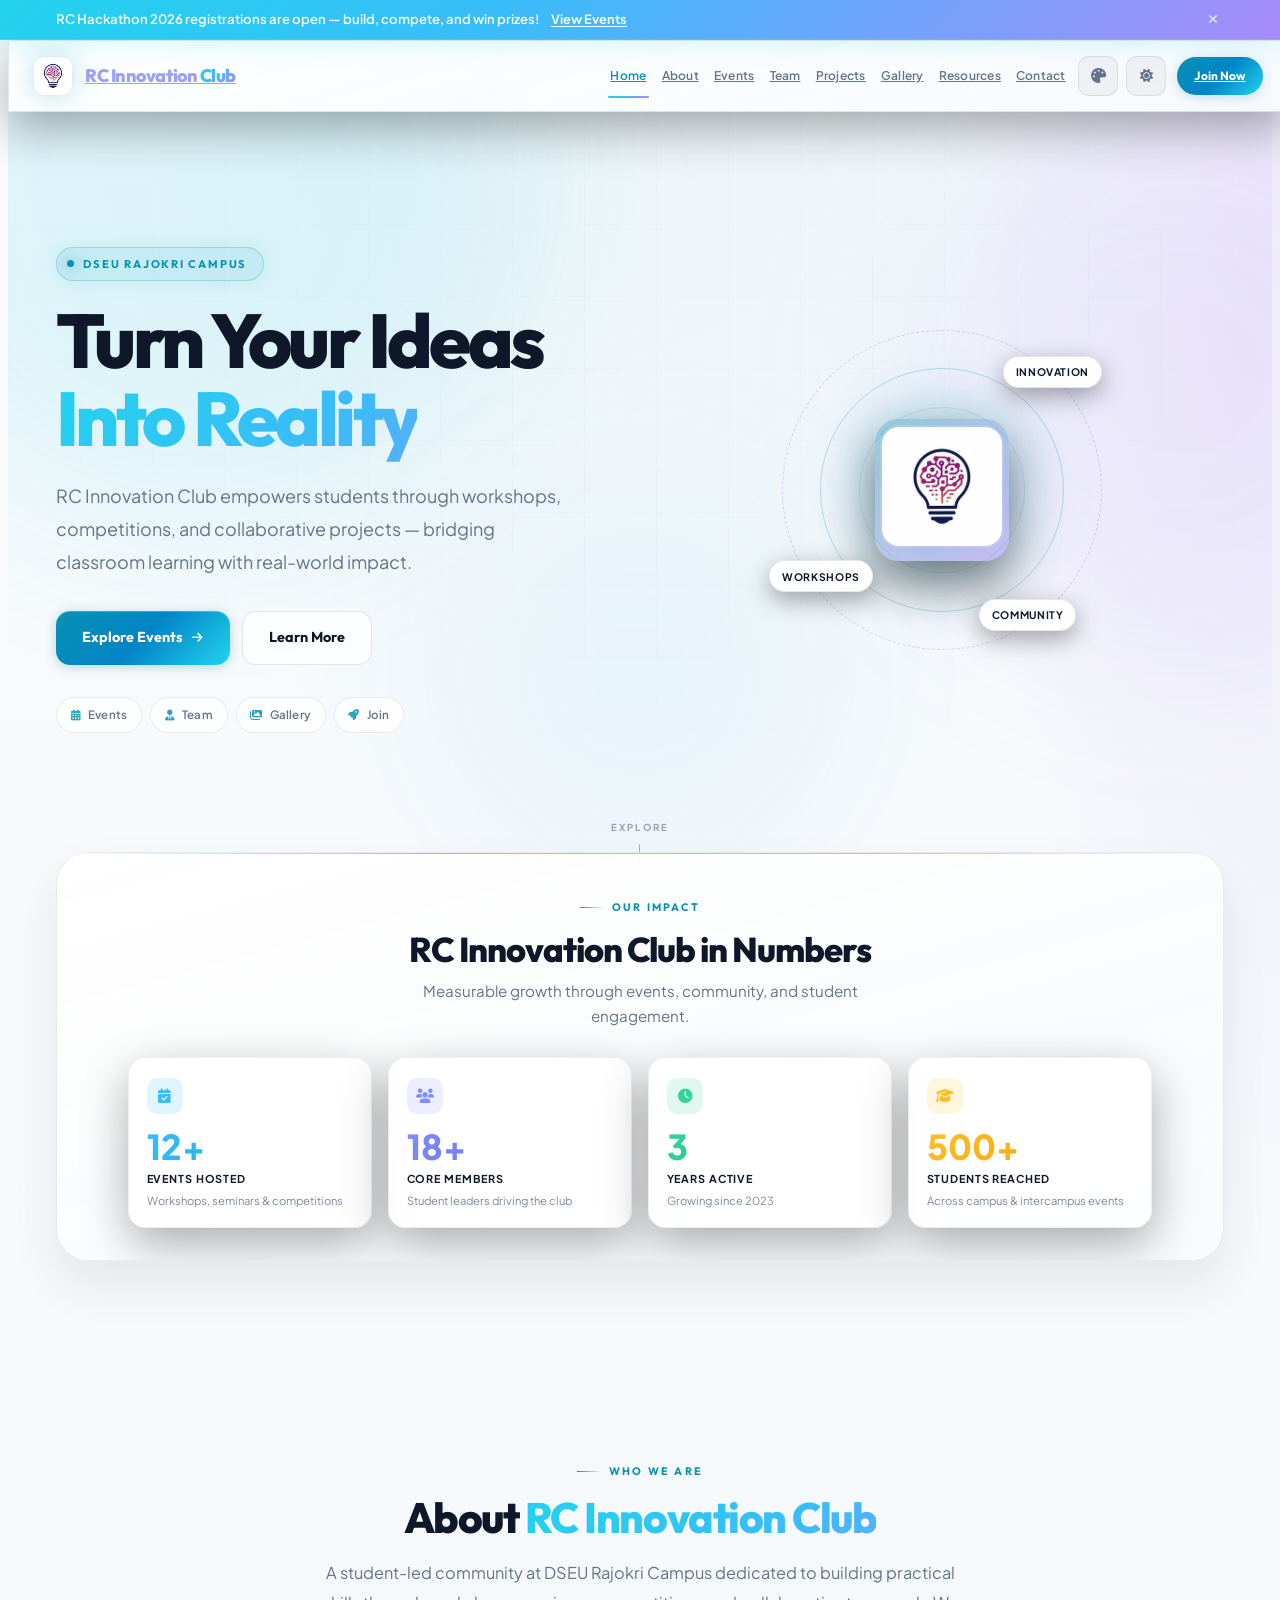
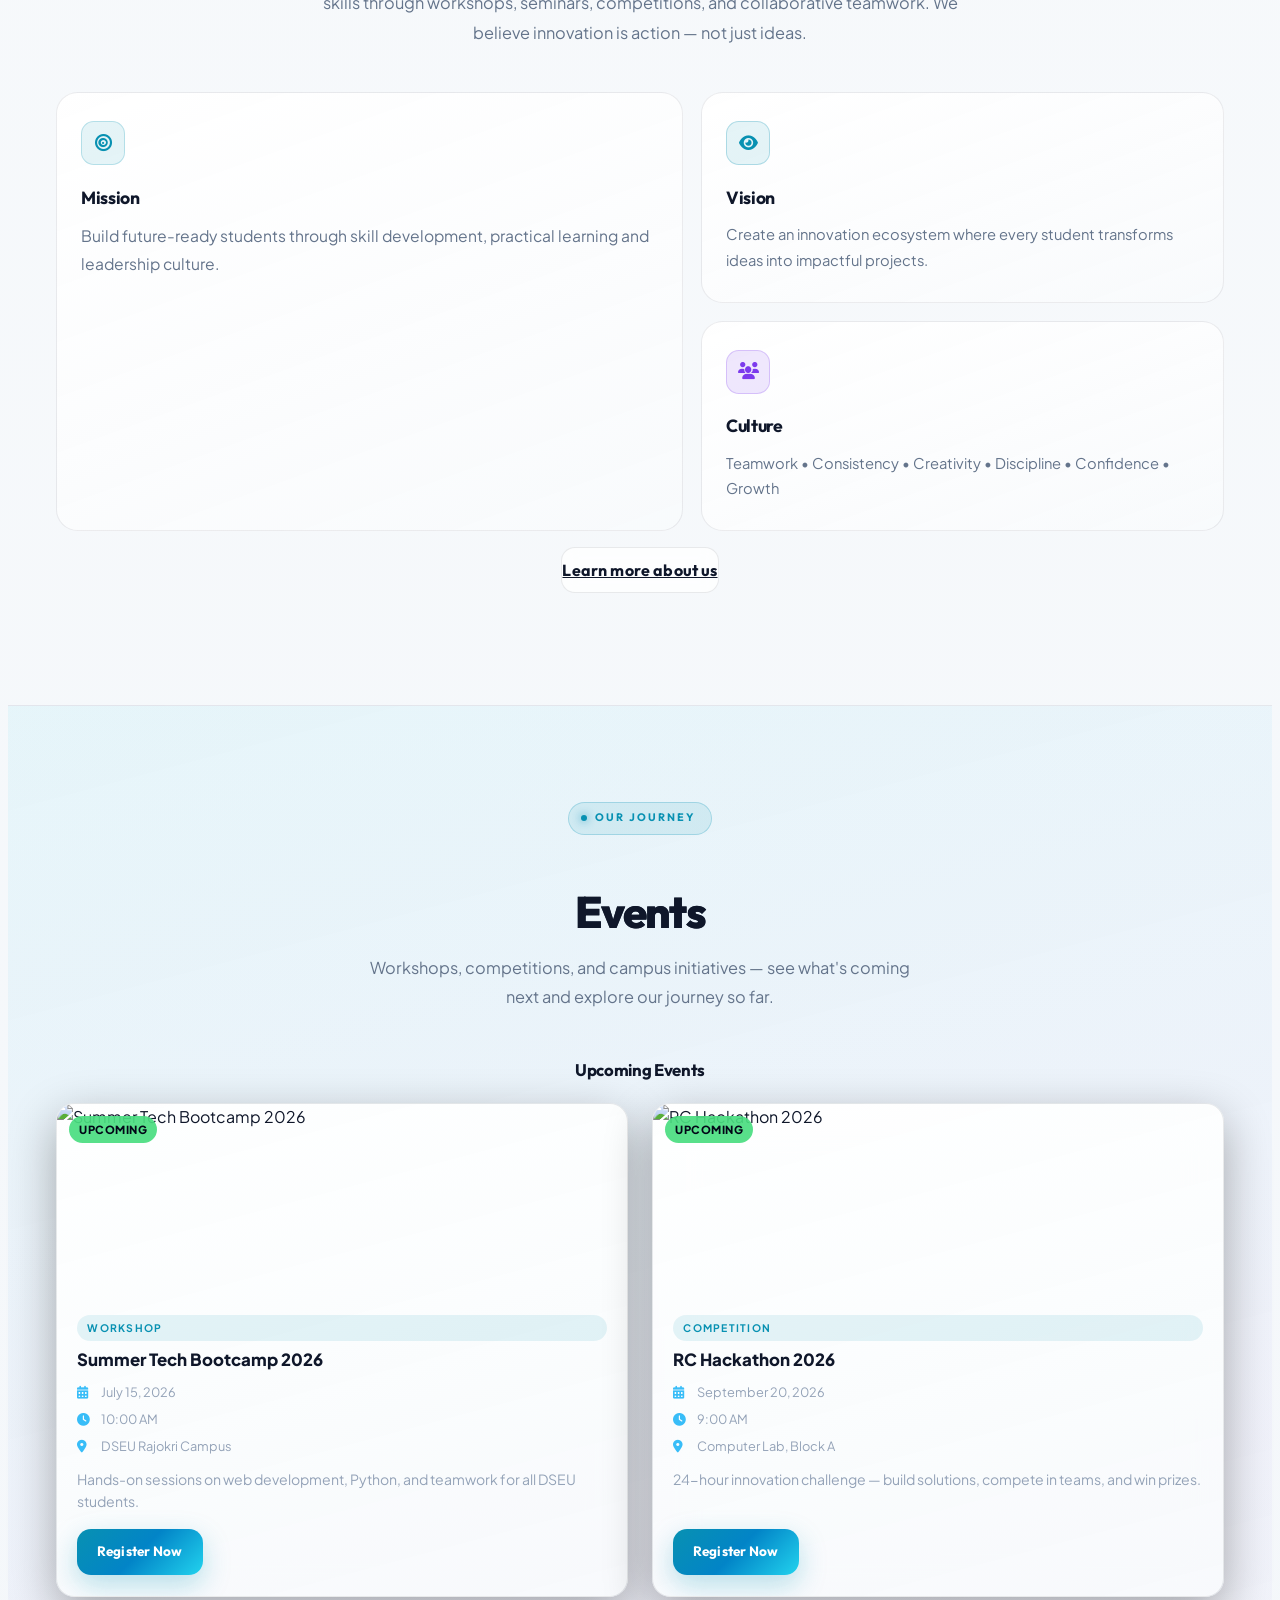
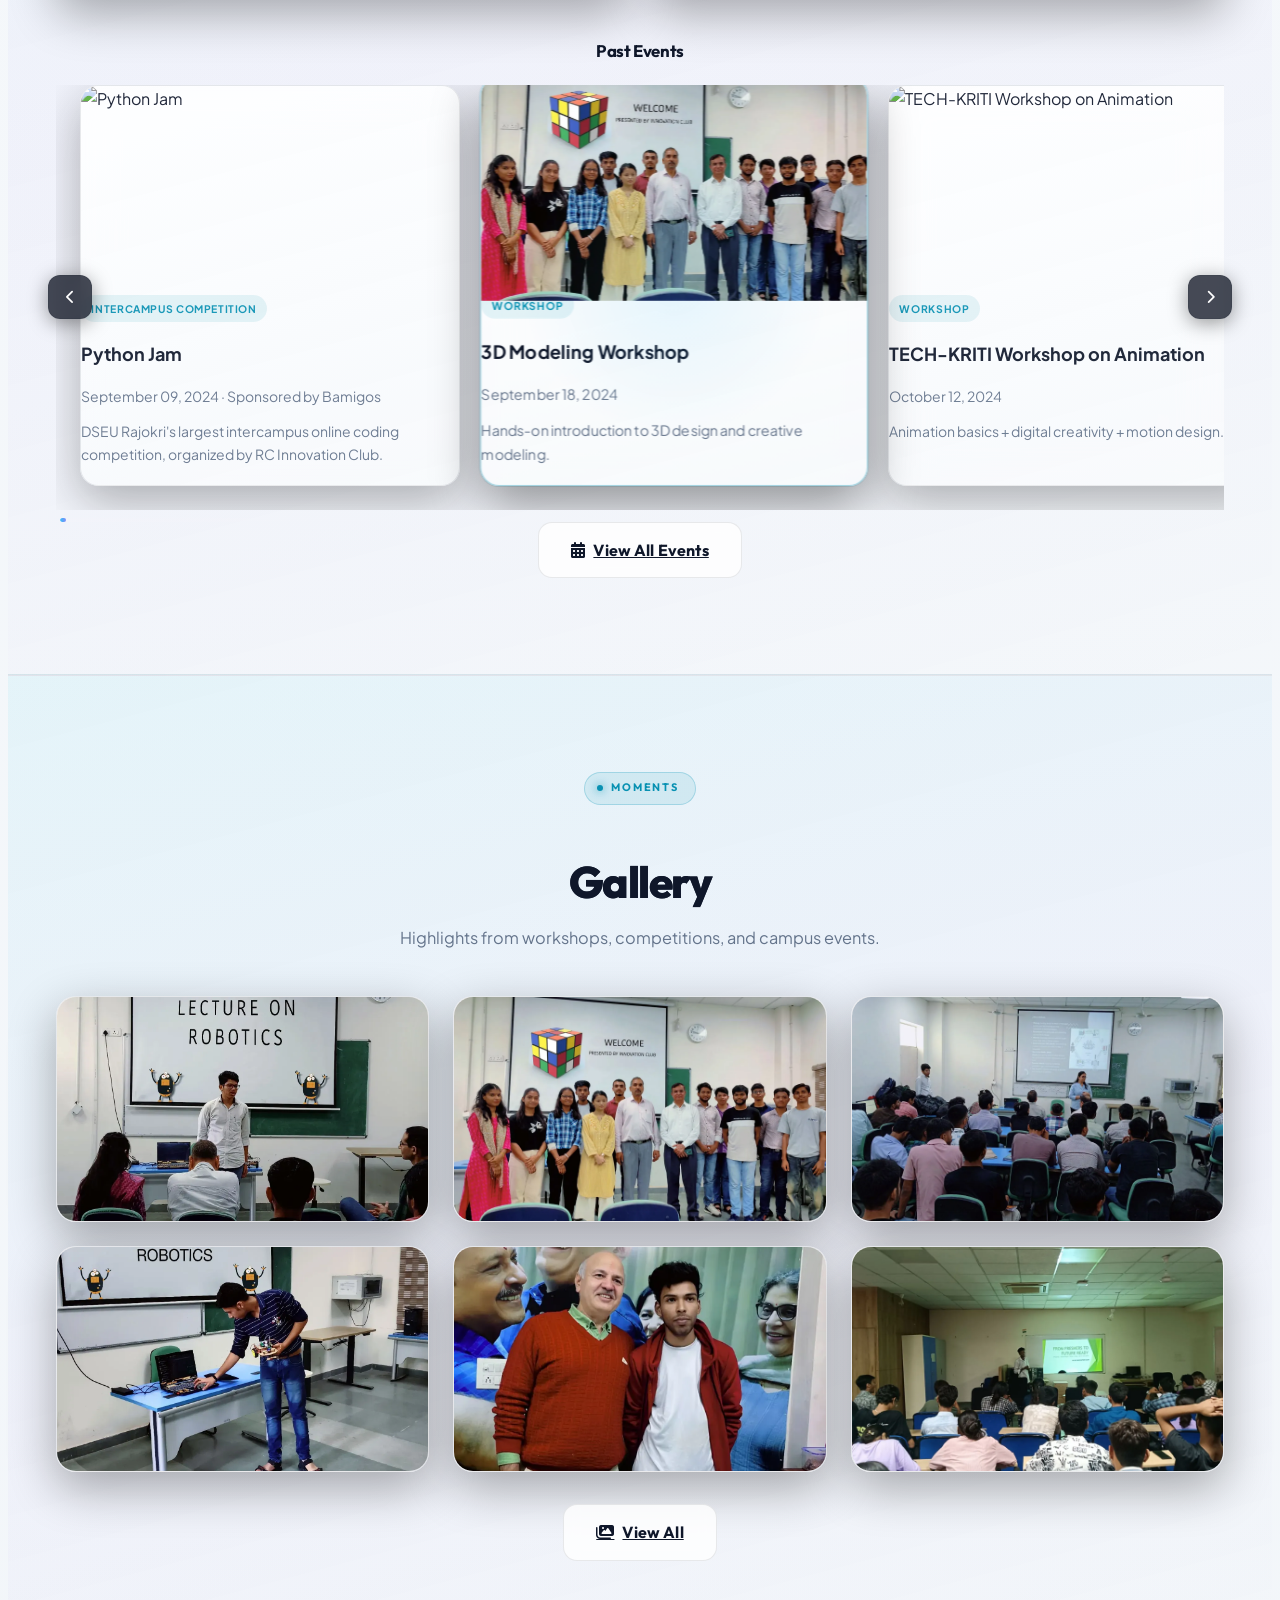
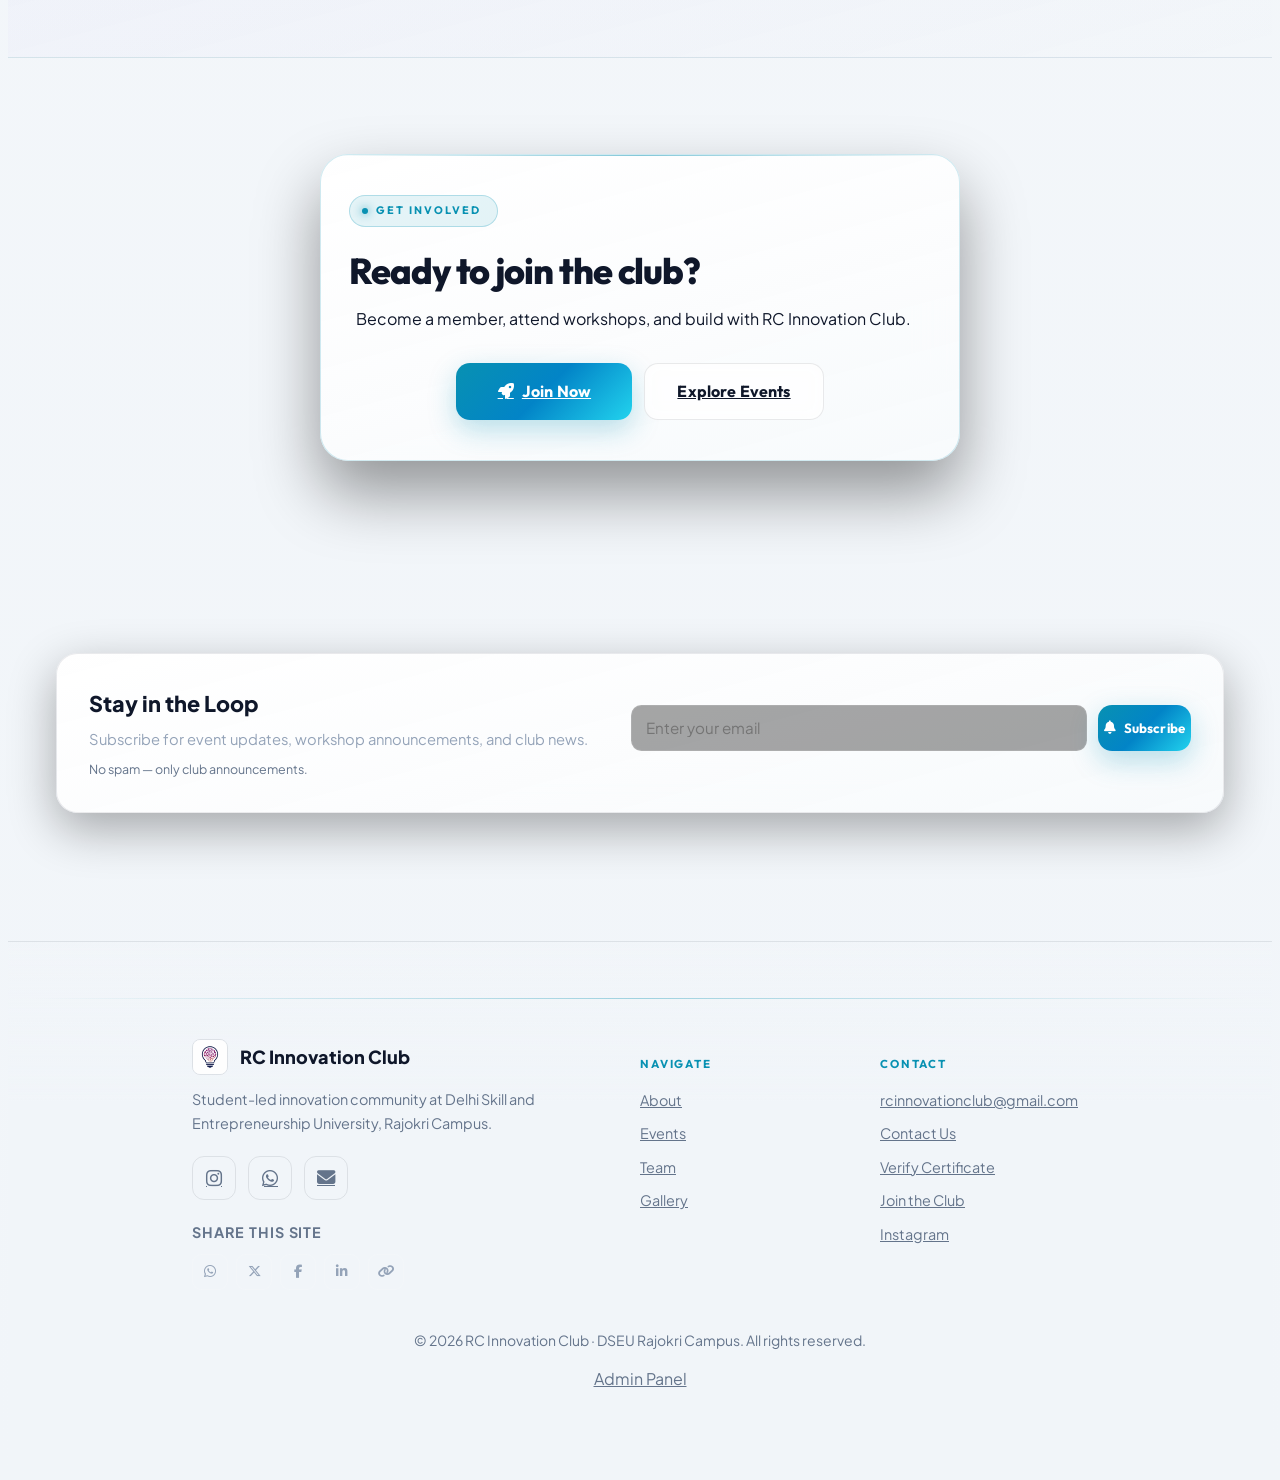
==== commit fa0a7fe5: "Change" ====
--- a/index.html
+++ b/index.html
@@ -86,18 +86,18 @@
           </p>
 
           <div class="dash-hero__actions" data-reveal data-reveal-delay="210">
-            <a href="events.html" class="dash-btn dash-btn--primary" id="cms-hero-btn1">
+            <a href="/events" class="dash-btn dash-btn--primary" id="cms-hero-btn1">
               <span>Explore Events</span>
               <i class="fas fa-arrow-right" aria-hidden="true"></i>
             </a>
-            <a href="about.html" class="dash-btn dash-btn--ghost" id="cms-hero-btn2">Learn More</a>
+            <a href="/about" class="dash-btn dash-btn--ghost" id="cms-hero-btn2">Learn More</a>
           </div>
 
           <nav class="dash-hero__quick" aria-label="Quick navigation" data-reveal data-reveal-delay="280">
-            <a href="events.html" class="dash-quick-link"><i class="fas fa-calendar-days" aria-hidden="true"></i><span>Events</span></a>
-            <a href="team.html" class="dash-quick-link"><i class="fas fa-user-tie" aria-hidden="true"></i><span>Team</span></a>
-            <a href="gallery.html" class="dash-quick-link"><i class="fas fa-images" aria-hidden="true"></i><span>Gallery</span></a>
-            <a href="join.html" class="dash-quick-link"><i class="fas fa-rocket" aria-hidden="true"></i><span>Join</span></a>
+            <a href="/events" class="dash-quick-link"><i class="fas fa-calendar-days" aria-hidden="true"></i><span>Events</span></a>
+            <a href="/team" class="dash-quick-link"><i class="fas fa-user-tie" aria-hidden="true"></i><span>Team</span></a>
+            <a href="/gallery" class="dash-quick-link"><i class="fas fa-images" aria-hidden="true"></i><span>Gallery</span></a>
+            <a href="/join" class="dash-quick-link"><i class="fas fa-rocket" aria-hidden="true"></i><span>Join</span></a>
           </nav>
         </div>
 
@@ -169,7 +169,7 @@
       </div>
     
       <p class="text-center mt-8" data-reveal>
-        <a href="about.html" class="btn-secondary px-6 py-3 rounded-xl font-bold text-white">Learn more about us</a>
+        <a href="/about" class="btn-secondary px-6 py-3 rounded-xl font-bold text-white">Learn more about us</a>
       </p>
     </section>
   </div>
@@ -213,7 +213,7 @@
     </div>
   
     <div class="site-container text-center mt-8" data-reveal>
-      <a href="events.html" class="btn-secondary px-8 py-3.5 rounded-xl font-bold text-white">
+      <a href="/events" class="btn-secondary px-8 py-3.5 rounded-xl font-bold text-white">
         <i class="fas fa-calendar-days" aria-hidden="true"></i> View All Events
       </a>
     </div>
@@ -228,7 +228,7 @@
 
     <div class="site-container gallery-grid" id="cms-gallery-grid"></div>
     <div class="site-container gallery-view-all-wrap" id="gallery-view-all-wrap">
-      <a href="gallery.html" class="btn-secondary px-8 py-3.5 rounded-xl font-bold text-white">
+      <a href="/gallery" class="btn-secondary px-8 py-3.5 rounded-xl font-bold text-white">
         <i class="fas fa-images" aria-hidden="true"></i> View All
       </a>
     </div>
@@ -240,10 +240,10 @@
       <h2 class="text-2xl sm:text-3xl md:text-4xl font-extrabold mb-4 mt-2">Ready to join the club?</h2>
       <p class="mb-6 sm:mb-8 max-w-xl mx-auto leading-relaxed text-sm sm:text-base px-1">Become a member, attend workshops, and build with RC Innovation Club.</p>
       <div class="join-actions">
-        <a href="join.html" class="btn-primary px-8 py-3.5 rounded-xl font-bold">
+        <a href="/join" class="btn-primary px-8 py-3.5 rounded-xl font-bold">
           <i class="fas fa-rocket" aria-hidden="true"></i> Join Now
         </a>
-        <a href="events.html" class="btn-secondary px-8 py-3.5 rounded-xl font-bold text-white">Explore Events</a>
+        <a href="/events" class="btn-secondary px-8 py-3.5 rounded-xl font-bold text-white">Explore Events</a>
       </div>
     </div>
   </section>
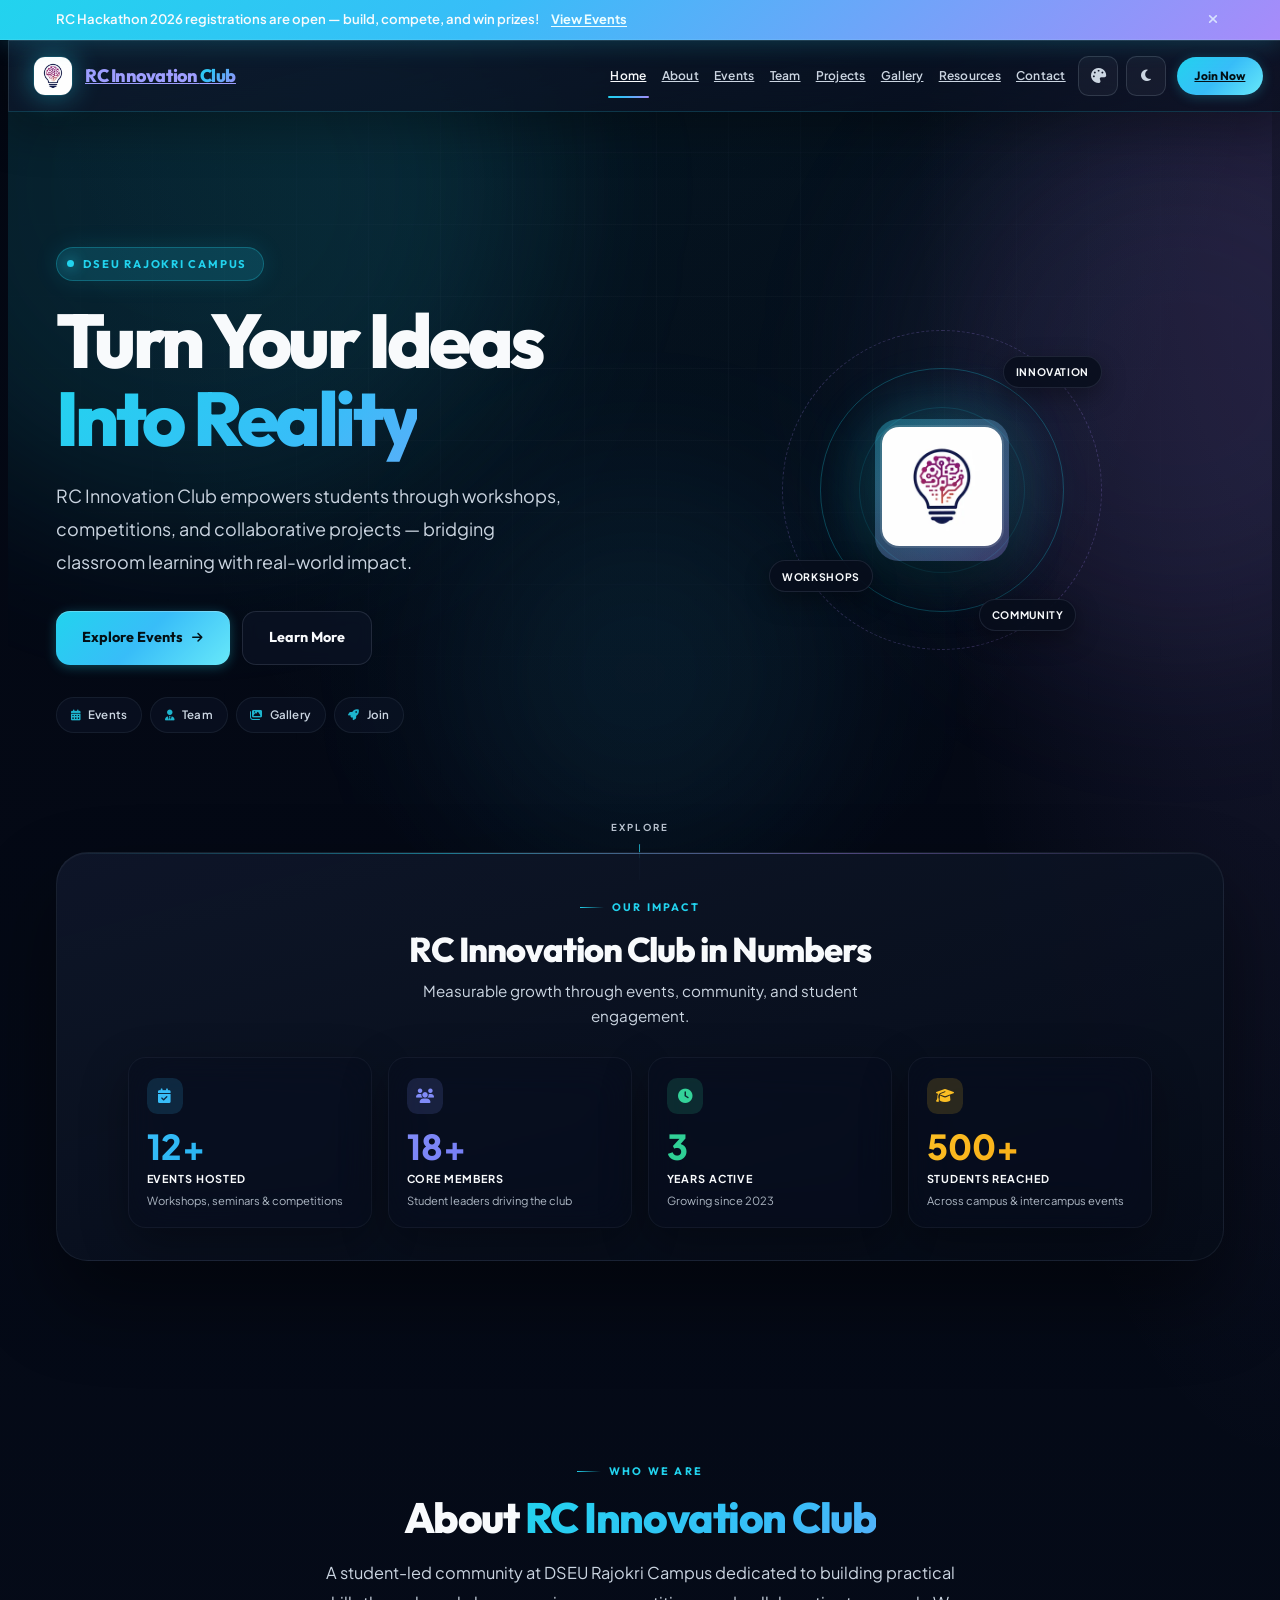
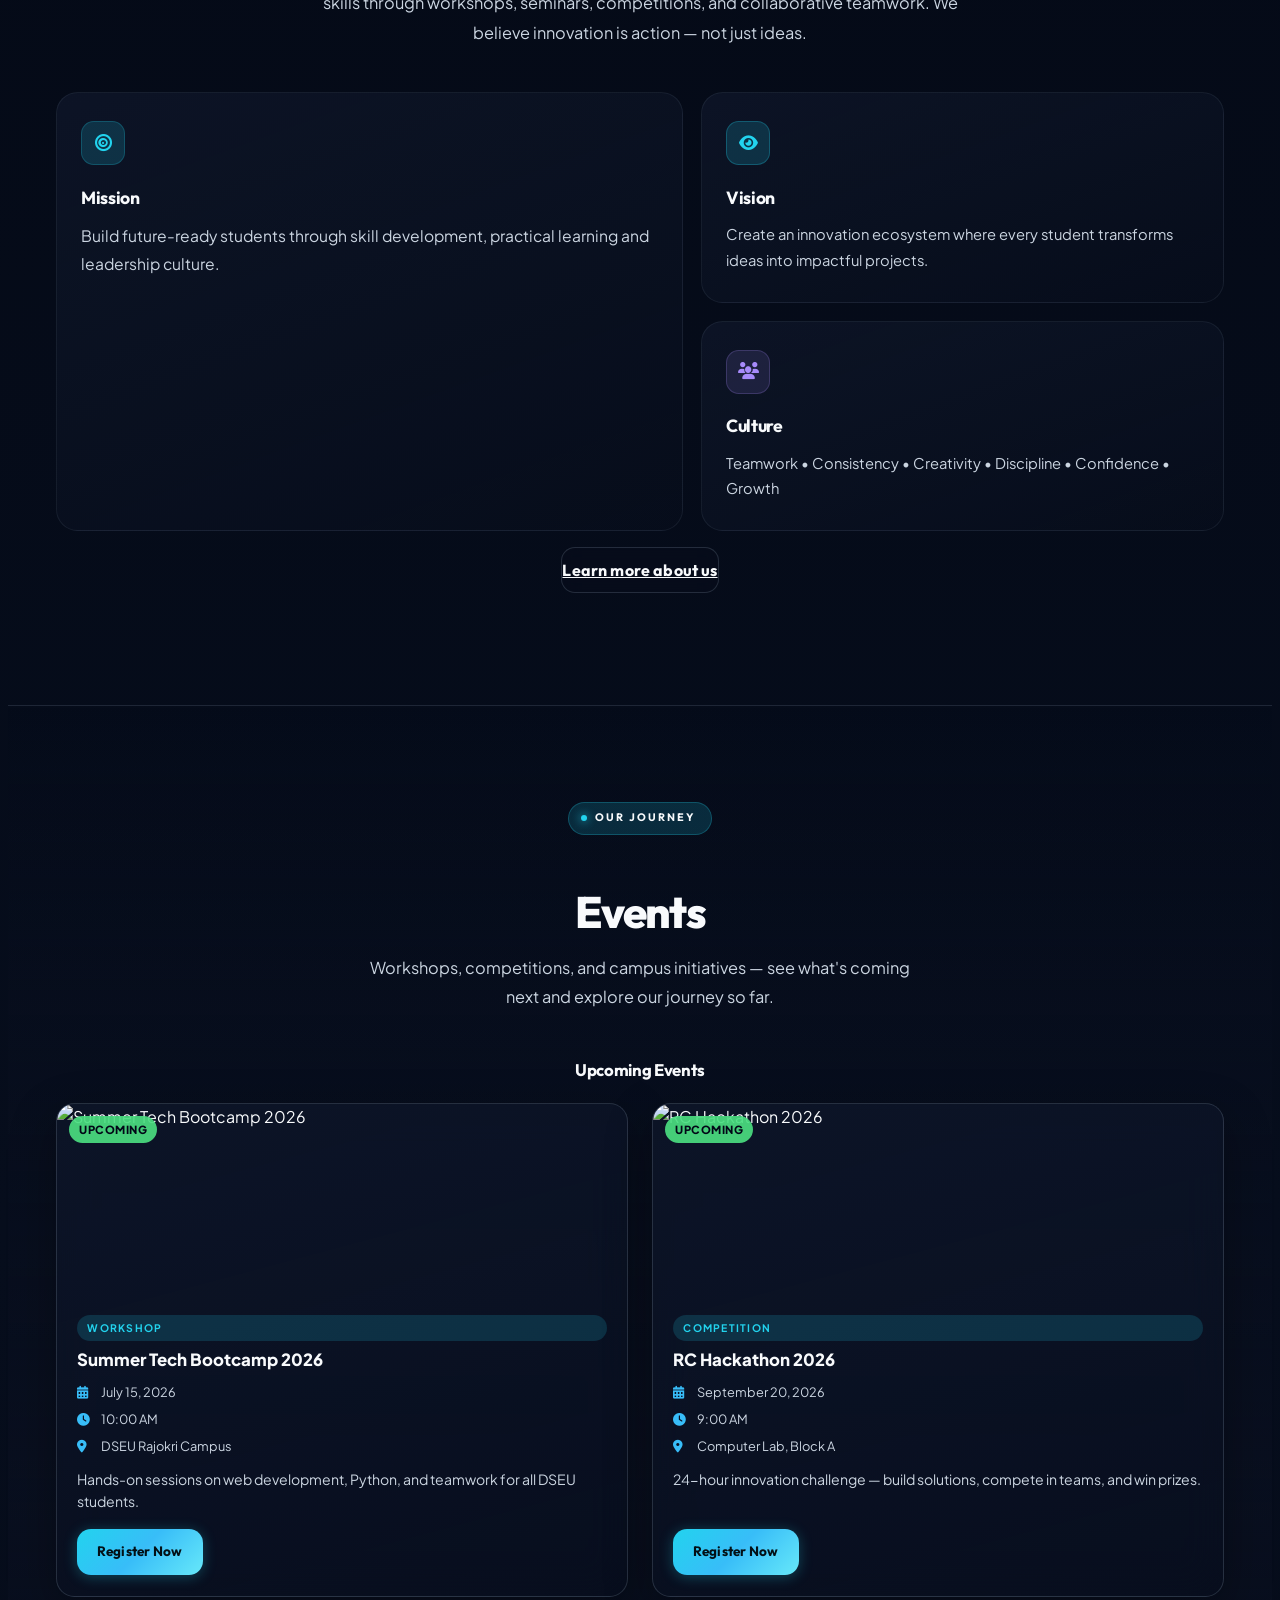
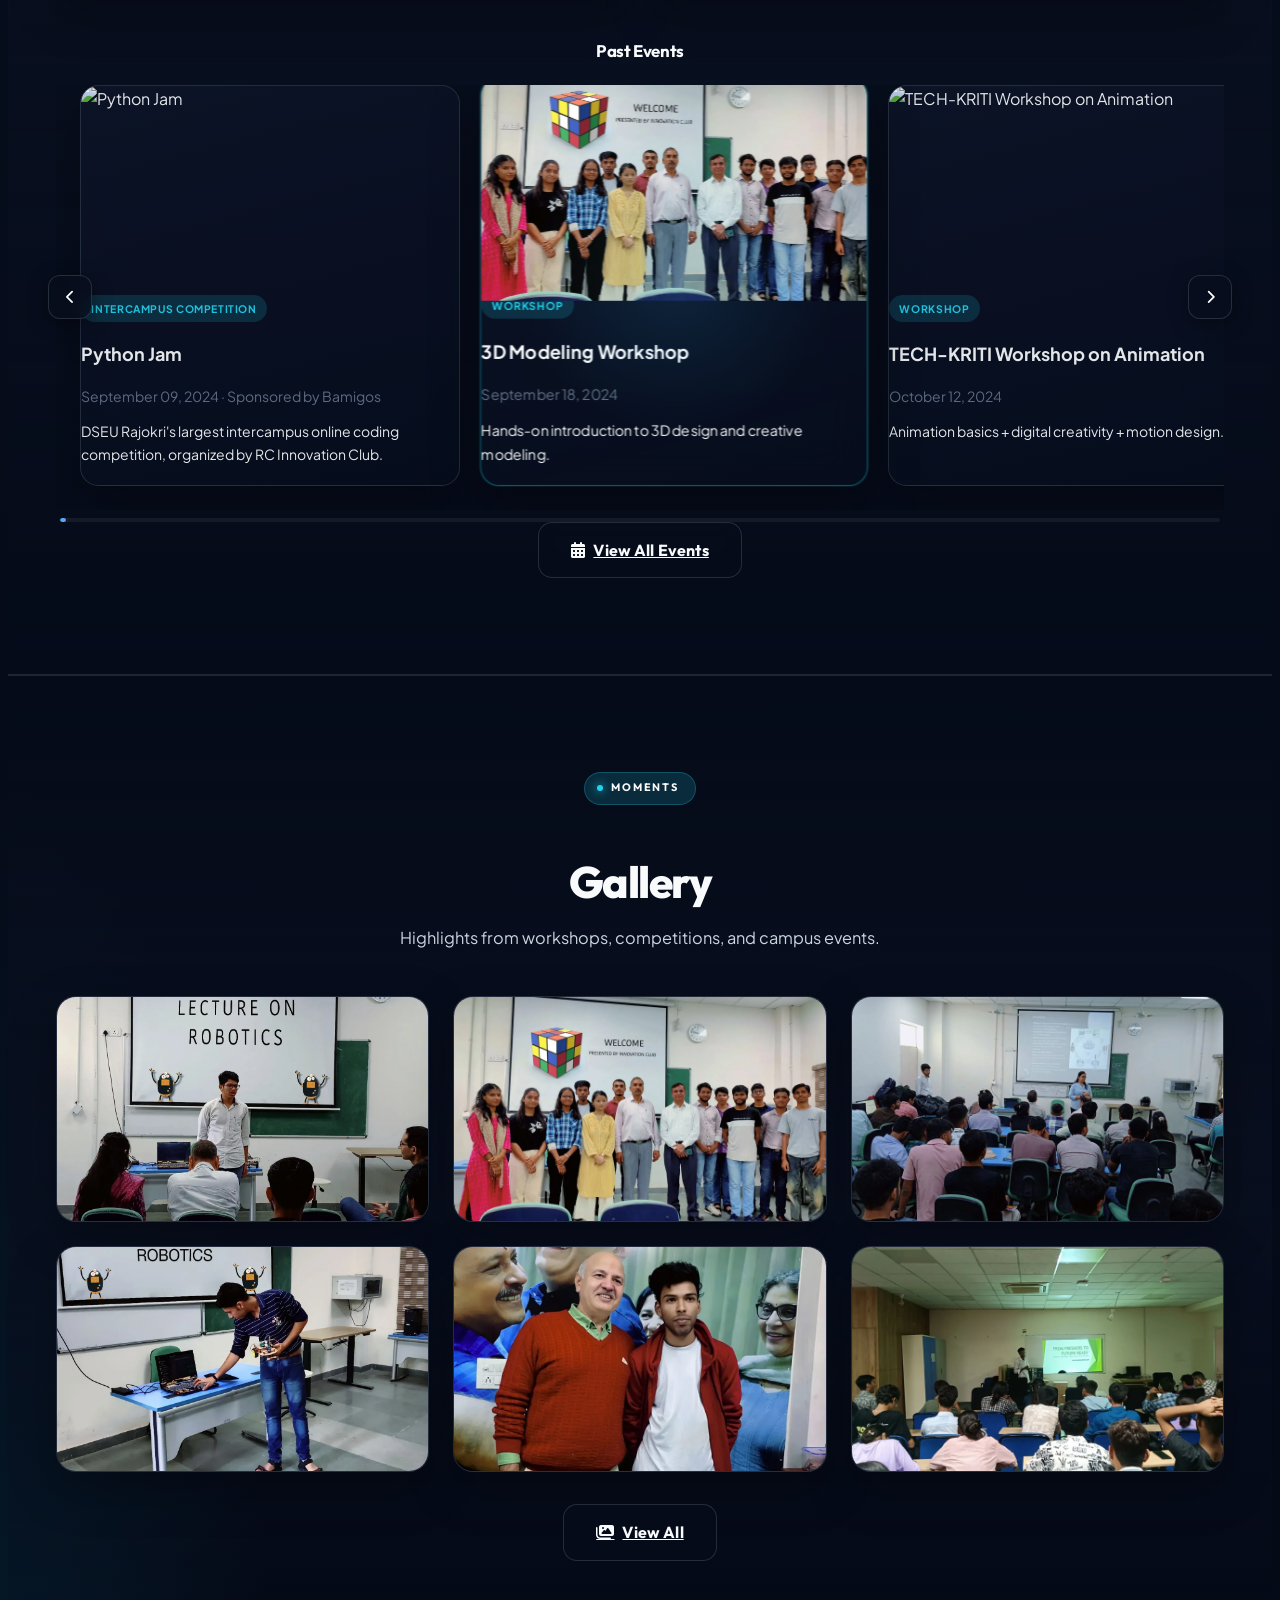
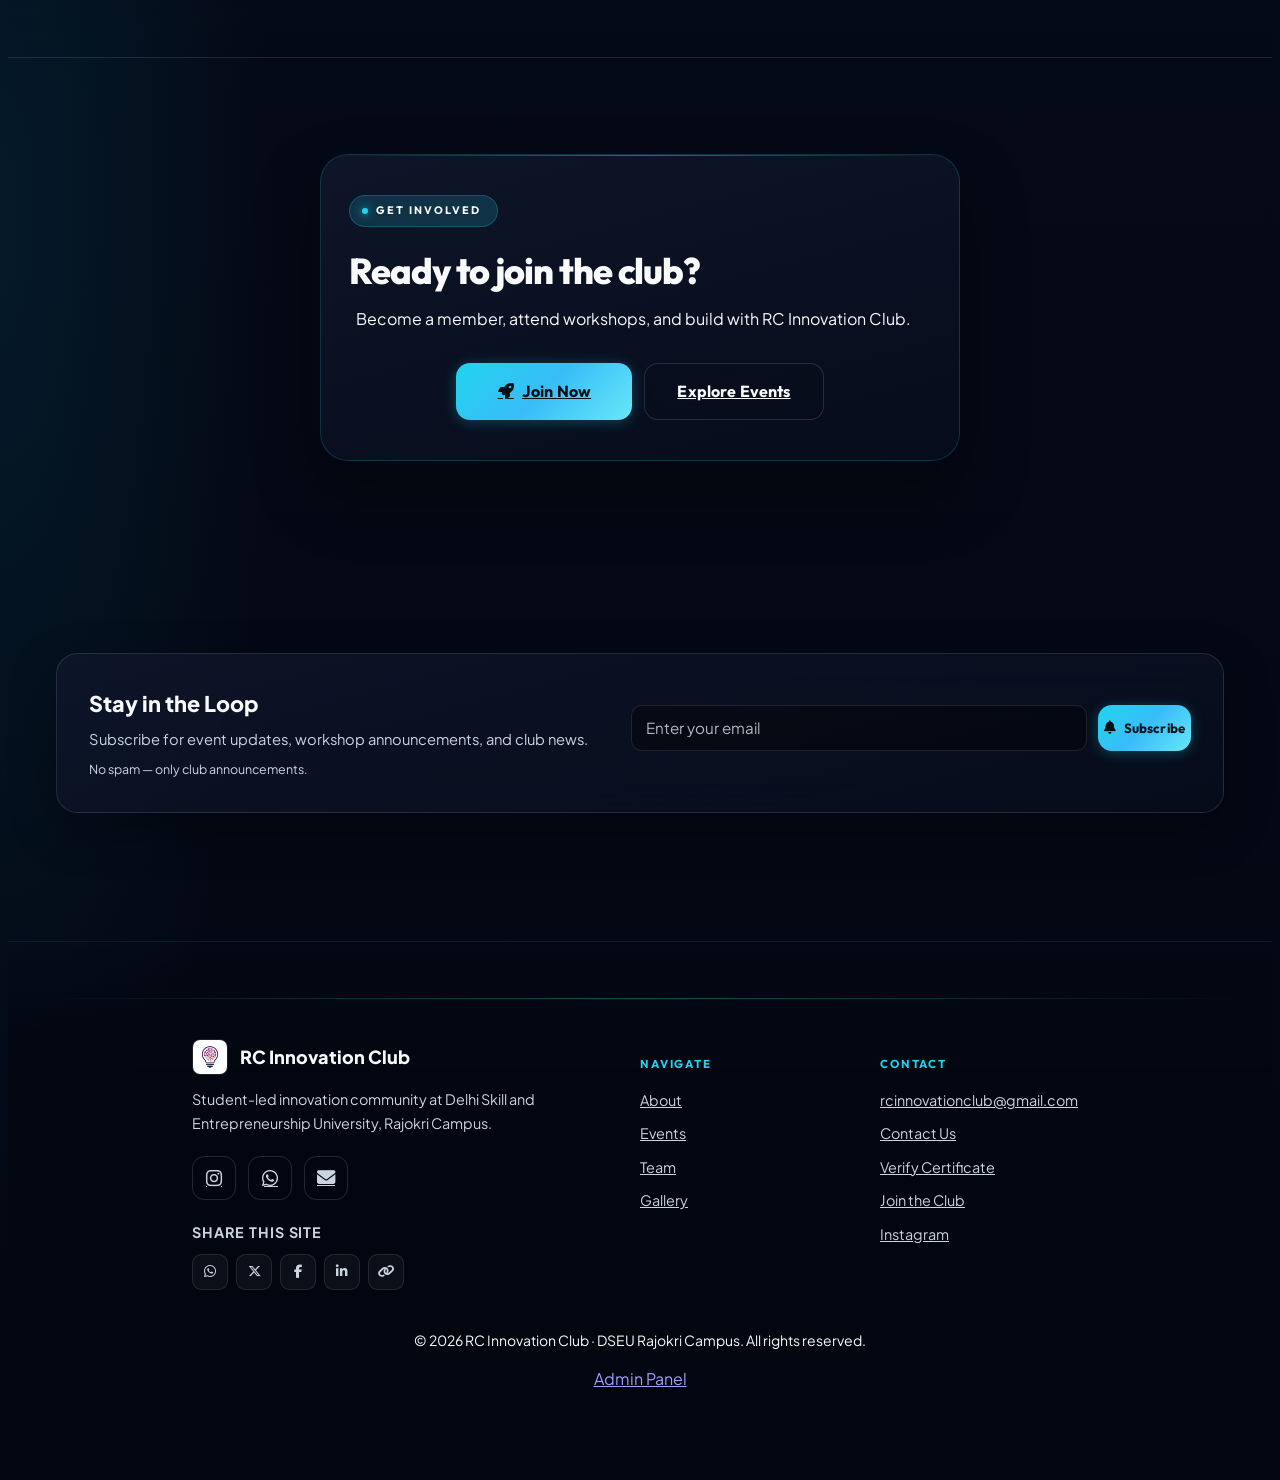
==== commit 3c165eac: "Change" ====
--- a/index.html
+++ b/index.html
@@ -9,9 +9,16 @@
       var colors = ['ocean', 'sunset', 'emerald', 'royal', 'coral'];
       var t = null, c = null;
       try { t = localStorage.getItem(tk); c = localStorage.getItem(ck); } catch (e) {}
-      if (t !== 'dark' && t !== 'light') {
-        t = window.matchMedia('(prefers-color-scheme: light)').matches ? 'light' : 'dark';
-      }
+      try {
+        if (!localStorage.getItem('rc_theme_brand_v1')) {
+          localStorage.setItem('rc_theme_brand_v1', '1');
+          localStorage.setItem(tk, 'dark');
+          localStorage.setItem(ck, 'ocean');
+          t = 'dark';
+          c = 'ocean';
+        }
+      } catch (e) {}
+      if (t !== 'dark' && t !== 'light') t = 'dark';
       if (colors.indexOf(c) === -1) c = 'ocean';
       document.documentElement.setAttribute('data-theme', t);
       document.documentElement.setAttribute('data-color', c);
@@ -47,6 +54,7 @@
   <link rel="stylesheet" href="css/color-themes.css?v=20250614" />
   <link rel="stylesheet" href="css/site-ui.css?v=20250614" />
   <link rel="stylesheet" href="css/mobile-performance.css?v=20250614" />
+  <link rel="stylesheet" href="css/readability.css?v=20250615" />
   <style>
     .dash-hero { min-height: 100svh; display: flex; align-items: center; position: relative; overflow: hidden; }
     .dash-hero__layout { display: grid; gap: 2.5rem; align-items: center; width: 100%; }
--- a/css/style.css
+++ b/css/style.css
@@ -1,20 +1,20 @@
 :root {
   --bg-primary: #030712;
   --bg-secondary: #0a1020;
-  --bg-elevated: #111827;
+  --bg-elevated: #0f172a;
   --accent: #22d3ee;
-  --accent-deep: #0891b2;
+  --accent-deep: #06b6d4;
   --accent-secondary: #a78bfa;
-  --accent-muted: rgba(34, 211, 238, 0.12);
-  --accent-glow: rgba(34, 211, 238, 0.4);
+  --accent-muted: rgba(34, 211, 238, 0.16);
+  --accent-glow: rgba(34, 211, 238, 0.42);
   --indigo: #a78bfa;
-  --text-primary: #f1f5f9;
-  --text-muted: #94a3b8;
-  --border: rgba(148, 163, 184, 0.14);
-  --glass-bg: rgba(15, 23, 42, 0.62);
+  --text-primary: #f8fafc;
+  --text-muted: #cbd5e1;
+  --border: rgba(148, 163, 184, 0.22);
+  --glass-bg: rgba(15, 23, 42, 0.72);
   --gradient-brand: linear-gradient(135deg, #22d3ee 0%, #38bdf8 38%, #a78bfa 100%);
-  --gradient-surface: linear-gradient(165deg, rgba(34, 211, 238, 0.07) 0%, rgba(167, 139, 250, 0.05) 55%, transparent 100%);
-  --shadow-card: 0 8px 32px rgba(0, 0, 0, 0.38), 0 0 0 1px rgba(148, 163, 184, 0.08);
+  --gradient-surface: linear-gradient(165deg, rgba(34, 211, 238, 0.08) 0%, rgba(167, 139, 250, 0.06) 55%, transparent 100%);
+  --shadow-card: 0 8px 32px rgba(0, 0, 0, 0.38), 0 0 0 1px rgba(148, 163, 184, 0.1);
   --shadow-card-hover: 0 28px 56px rgba(0, 0, 0, 0.45), 0 0 0 1px rgba(34, 211, 238, 0.22);
   --shadow-glow: 0 0 60px rgba(34, 211, 238, 0.15);
   --radius-md: 0.875rem;
@@ -363,14 +363,14 @@
 }
 
 .newsletter-panel__subtitle {
-  color: #94a3b8;
+  color: var(--text-muted);
   font-size: 0.92rem;
   line-height: 1.6;
   margin: 0 0 0.5rem;
 }
 
 .newsletter-panel__privacy {
-  color: #64748b;
+  color: var(--text-muted);
   font-size: 0.78rem;
   margin: 0;
 }
@@ -1052,7 +1052,7 @@
   flex-direction: column;
   gap: 0.35rem;
   font-size: 0.8rem;
-  color: #94a3b8;
+  color: var(--text-muted);
   margin-bottom: 0.75rem;
 }
 
@@ -1064,7 +1064,7 @@
 
 .upcoming-event-card__desc {
   font-size: 0.88rem;
-  color: #94a3b8;
+  color: var(--text-muted);
   line-height: 1.55;
   margin: 0 0 1rem;
   flex: 1;
@@ -3621,7 +3621,7 @@
 }
 
 .contact-info__text {
-  color: #94a3b8;
+  color: var(--text-muted);
   font-size: 0.9rem;
   line-height: 1.6;
   margin: 0 0 1.25rem;
@@ -3641,7 +3641,7 @@
   align-items: flex-start;
   gap: 0.75rem;
   font-size: 0.9rem;
-  color: #cbd5e1;
+  color: var(--text-muted);
 }
 
 .contact-info__list i {
@@ -3684,7 +3684,7 @@
   display: block;
   font-size: 0.8rem;
   font-weight: 600;
-  color: #94a3b8;
+  color: var(--text-muted);
   margin-bottom: 0.35rem;
 }
 
@@ -3769,7 +3769,7 @@
   font-weight: 700;
   text-transform: uppercase;
   letter-spacing: 0.06em;
-  color: #64748b;
+  color: var(--text-muted);
   margin: 0 0 0.6rem;
 }
 
@@ -3789,7 +3789,7 @@
   border-radius: 0.6rem;
   border: 1px solid rgba(255, 255, 255, 0.1);
   background: rgba(255, 255, 255, 0.04);
-  color: #94a3b8;
+  color: var(--text-muted);
   cursor: pointer;
   display: inline-flex;
   align-items: center;
@@ -4002,7 +4002,7 @@
   margin: 0;
   font-size: 0.88rem;
   line-height: 1.55;
-  color: #cbd5e1;
+  color: var(--text-muted);
 }
 
 .membership-notice--upcoming {
@@ -4040,11 +4040,11 @@
 
 .membership-notice--disabled .membership-notice__icon {
   background: rgba(148, 163, 184, 0.12);
-  color: #94a3b8;
+  color: var(--text-muted);
 }
 
 .membership-notice--disabled strong {
-  color: #cbd5e1;
+  color: var(--text-muted);
 }
 
 .membership-panel {
@@ -4089,7 +4089,7 @@
 }
 
 .membership-panel__subtitle {
-  color: #94a3b8;
+  color: var(--text-muted);
   font-size: 0.9rem;
   margin: 0 0 1.25rem;
   line-height: 1.5;
@@ -4105,7 +4105,7 @@
   border: 1px solid rgba(255, 255, 255, 0.1);
   border-radius: 0.5rem;
   background: rgba(0, 0, 0, 0.3);
-  color: #94a3b8;
+  color: var(--text-muted);
   cursor: pointer;
   transition: color 0.2s, border-color 0.2s;
 }
@@ -4135,7 +4135,7 @@
   display: block;
   font-size: 0.8rem;
   font-weight: 600;
-  color: #94a3b8;
+  color: var(--text-muted);
   margin-bottom: 0.35rem;
 }
 
@@ -5045,7 +5045,7 @@
 .team-profile__social.wa-c { color: #25d366; }
 .team-profile__social.li-c { color: #0077b5; }
 .team-profile__social.ig-c { color: #e1306c; }
-.team-profile__social.gh-c { color: #e2e8f0; }
+.team-profile__social.gh-c { color: var(--text-primary); }
 .team-profile__social.em-c { color: #ea4335; }
 .team-profile__social.pf-c { color: var(--accent); }
 
--- a/css/home.css
+++ b/css/home.css
@@ -541,7 +541,7 @@
   gap: 0.5rem;
   text-decoration: none;
   color: var(--text-muted);
-  opacity: 0.65;
+  opacity: 0.92;
   transition: opacity 0.3s ease, color 0.3s ease;
 }
 
--- a/css/gallery.css
+++ b/css/gallery.css
@@ -27,7 +27,7 @@
   left: 1rem;
   top: 50%;
   transform: translateY(-50%);
-  color: #64748b;
+  color: var(--text-muted);
   pointer-events: none;
 }
 
@@ -98,7 +98,7 @@
 
 .gallery-page-empty {
   text-align: center;
-  color: #94a3b8;
+  color: var(--text-muted);
   padding: 3rem 1rem;
 }
 
@@ -166,7 +166,7 @@
   gap: 0.5rem 0.75rem;
   margin-top: 0.4rem;
   font-size: 0.75rem;
-  color: #94a3b8;
+  color: var(--text-muted);
 }
 
 .gallery-card__meta i {
@@ -296,7 +296,7 @@
 
 .gallery-lightbox__counter {
   font-size: 0.75rem;
-  color: #64748b;
+  color: var(--text-muted);
   font-weight: 600;
 }
 
@@ -305,7 +305,7 @@
   flex-wrap: wrap;
   gap: 0.75rem 1rem;
   font-size: 0.8rem;
-  color: #94a3b8;
+  color: var(--text-muted);
   margin-bottom: 0.5rem;
 }
 
@@ -317,7 +317,7 @@
 .gallery-lightbox__info p {
   margin: 0;
   font-size: 0.9rem;
-  color: #cbd5e1;
+  color: var(--text-muted);
   line-height: 1.55;
 }
 
--- a/css/theme.css
+++ b/css/theme.css
@@ -4,31 +4,31 @@
   --bg-primary: #f8fafc;
   --bg-secondary: #f1f5f9;
   --bg-elevated: #ffffff;
-  --accent: #0891b2;
-  --accent-deep: #0e7490;
-  --accent-secondary: #7c3aed;
-  --accent-muted: rgba(8, 145, 178, 0.1);
-  --accent-glow: rgba(8, 145, 178, 0.28);
-  --indigo: #7c3aed;
+  --accent: #0e7490;
+  --accent-deep: #155e75;
+  --accent-secondary: #6d28d9;
+  --accent-muted: rgba(14, 116, 144, 0.12);
+  --accent-glow: rgba(14, 116, 144, 0.28);
+  --indigo: #6d28d9;
   --text-primary: #0f172a;
-  --text-muted: #64748b;
-  --border: rgba(15, 23, 42, 0.09);
-  --glass-bg: rgba(255, 255, 255, 0.88);
-  --gradient-brand: linear-gradient(135deg, #0891b2 0%, #0284c7 42%, #7c3aed 100%);
-  --gradient-surface: linear-gradient(165deg, rgba(8, 145, 178, 0.05) 0%, rgba(124, 58, 237, 0.04) 100%);
+  --text-muted: #475569;
+  --border: rgba(15, 23, 42, 0.14);
+  --glass-bg: rgba(255, 255, 255, 0.92);
+  --gradient-brand: linear-gradient(135deg, #0e7490 0%, #0284c7 42%, #6d28d9 100%);
+  --gradient-surface: linear-gradient(165deg, rgba(14, 116, 144, 0.06) 0%, rgba(109, 40, 217, 0.04) 100%);
   --shadow-card: 0 8px 28px rgba(15, 23, 42, 0.07);
-  --shadow-card-hover: 0 24px 48px rgba(15, 23, 42, 0.12), 0 0 0 1px rgba(8, 145, 178, 0.18);
-  --shadow-glow: 0 0 40px rgba(8, 145, 178, 0.1);
+  --shadow-card-hover: 0 24px 48px rgba(15, 23, 42, 0.12), 0 0 0 1px rgba(14, 116, 144, 0.18);
+  --shadow-glow: 0 0 40px rgba(14, 116, 144, 0.1);
   --input-bg: rgba(255, 255, 255, 0.96);
-  --input-border: rgba(15, 23, 42, 0.1);
+  --input-border: rgba(15, 23, 42, 0.12);
   --input-text: #0f172a;
   --section-tint: rgba(15, 23, 42, 0.03);
   --navbar-scrolled-bg: rgba(248, 250, 252, 0.94);
   --mobile-nav-bg: rgba(248, 250, 252, 0.98);
   --shadow-soft: rgba(15, 23, 42, 0.08);
   --shadow-strong: rgba(15, 23, 42, 0.12);
-  --hero-glow-1: rgba(8, 145, 178, 0.12);
-  --hero-glow-2: rgba(124, 58, 237, 0.1);
+  --hero-glow-1: rgba(14, 116, 144, 0.12);
+  --hero-glow-2: rgba(109, 40, 217, 0.1);
   color-scheme: light;
 }
 
@@ -36,14 +36,14 @@
 [data-theme="dark"] {
   --input-bg: rgba(15, 23, 42, 0.65);
   --input-border: rgba(148, 163, 184, 0.16);
-  --input-text: #f1f5f9;
+  --input-text: #f8fafc;
   --section-tint: rgba(0, 0, 0, 0.18);
   --navbar-scrolled-bg: rgba(3, 7, 18, 0.92);
   --mobile-nav-bg: rgba(3, 7, 18, 0.98);
   --shadow-soft: rgba(0, 0, 0, 0.28);
   --shadow-strong: rgba(0, 0, 0, 0.38);
-  --hero-glow-1: rgba(34, 211, 238, 0.14);
-  --hero-glow-2: rgba(167, 139, 250, 0.12);
+  --hero-glow-1: rgba(34, 211, 238, 0.16);
+  --hero-glow-2: rgba(167, 139, 250, 0.14);
   color-scheme: dark;
 }
 
@@ -191,10 +191,14 @@
 }
 
 [data-theme="light"] .text-slate-400,
-[data-theme="light"] .text-slate-500,
+[data-theme="light"] .text-slate-500 {
+  color: var(--text-muted) !important;
+}
+
 [data-theme="light"] .text-slate-600,
 [data-theme="light"] .text-slate-700 {
-  color: var(--text-muted) !important;
+  color: var(--text-primary) !important;
+  opacity: 0.82;
 }
 
 [data-theme="light"] .text-sky-400 {
--- a/css/color-themes.css
+++ b/css/color-themes.css
@@ -6,23 +6,23 @@
 :root,
 [data-color="ocean"] {
   --accent: #22d3ee;
-  --accent-deep: #0891b2;
+  --accent-deep: #06b6d4;
   --accent-secondary: #a78bfa;
-  --accent-muted: rgba(34, 211, 238, 0.12);
-  --accent-glow: rgba(34, 211, 238, 0.38);
+  --accent-muted: rgba(34, 211, 238, 0.16);
+  --accent-glow: rgba(34, 211, 238, 0.42);
   --indigo: #a78bfa;
   --gradient-brand: linear-gradient(135deg, #22d3ee 0%, #38bdf8 38%, #a78bfa 100%);
-  --gradient-surface: linear-gradient(165deg, rgba(34, 211, 238, 0.07) 0%, rgba(167, 139, 250, 0.05) 55%, transparent 100%);
-  --hero-glow-1: rgba(34, 211, 238, 0.14);
-  --hero-glow-2: rgba(167, 139, 250, 0.12);
-  --page-glow-1: rgba(34, 211, 238, 0.16);
+  --gradient-surface: linear-gradient(165deg, rgba(34, 211, 238, 0.08) 0%, rgba(167, 139, 250, 0.06) 55%, transparent 100%);
+  --hero-glow-1: rgba(34, 211, 238, 0.16);
+  --hero-glow-2: rgba(167, 139, 250, 0.14);
+  --page-glow-1: rgba(34, 211, 238, 0.18);
   --page-glow-2: rgba(167, 139, 250, 0.14);
-  --page-glow-3: rgba(8, 145, 178, 0.1);
-  --dash-glow-1: rgba(34, 211, 238, 0.22);
+  --page-glow-3: rgba(8, 145, 178, 0.12);
+  --dash-glow-1: rgba(34, 211, 238, 0.24);
   --dash-glow-2: rgba(167, 139, 250, 0.18);
-  --dash-glow-3: rgba(56, 189, 248, 0.12);
+  --dash-glow-3: rgba(56, 189, 248, 0.14);
   --dash-btn-gradient: linear-gradient(135deg, #22d3ee 0%, #38bdf8 50%, #67e8f9 100%);
-  --dash-btn-text: #020617;
+  --dash-btn-text: #031016;
   --swatch-a: #22d3ee;
   --swatch-b: #a78bfa;
 }
@@ -135,12 +135,12 @@
 
 /* ── Light mode per palette ── */
 [data-theme="light"][data-color="ocean"] {
-  --accent: #0891b2;
-  --accent-deep: #0e7490;
-  --accent-secondary: #7c3aed;
-  --accent-muted: rgba(8, 145, 178, 0.1);
-  --accent-glow: rgba(8, 145, 178, 0.28);
-  --dash-btn-gradient: linear-gradient(135deg, #0891b2 0%, #0284c7 50%, #22d3ee 100%);
+  --accent: #0e7490;
+  --accent-deep: #155e75;
+  --accent-secondary: #6d28d9;
+  --accent-muted: rgba(14, 116, 144, 0.12);
+  --accent-glow: rgba(14, 116, 144, 0.28);
+  --dash-btn-gradient: linear-gradient(135deg, #0e7490 0%, #0284c7 50%, #22d3ee 100%);
   --dash-btn-text: #fff;
 }
 
--- a/css/readability.css
+++ b/css/readability.css
@@ -0,0 +1,73 @@
+/* Permanent readability — Dark Ocean baseline */
+:root,
+[data-theme="dark"] {
+  color-scheme: dark;
+}
+
+body {
+  color: var(--text-primary);
+  background-color: var(--bg-primary);
+}
+
+p, li, small, .section-subtitle, .section-eyebrow,
+.contact-info__text, .newsletter-panel__subtitle,
+.newsletter-panel__privacy, .share-section__label,
+.events-hint, .team-hierarchy-hint {
+  color: inherit;
+}
+
+.section-subtitle,
+.dash-about__lead,
+.dash-hero__lead,
+.dash-stats__subtitle,
+.contact-info__text,
+.newsletter-panel__subtitle,
+.newsletter-panel__privacy,
+.share-section__label,
+.events-hint,
+.team-hierarchy-hint,
+.membership-notice__body p,
+.members-panel__meta {
+  color: var(--text-muted) !important;
+}
+
+.section-title,
+.dash-about__title,
+.dash-hero__title,
+.dash-stats__title,
+h1, h2, h3, h4 {
+  color: var(--text-primary);
+}
+
+.btn-primary {
+  color: var(--dash-btn-text, #031016);
+}
+
+[data-theme="light"] .btn-primary {
+  color: #fff;
+}
+
+a.nav-link,
+.footer-links a,
+.mobile-nav a {
+  color: var(--text-muted);
+}
+
+a.nav-link:hover,
+a.nav-link.active,
+.footer-links a:hover,
+.mobile-nav a:hover,
+.mobile-nav a.active {
+  color: var(--text-primary);
+}
+
+input, textarea, select {
+  color: var(--input-text, var(--text-primary));
+  background: var(--input-bg);
+  border-color: var(--input-border);
+}
+
+::placeholder {
+  color: var(--text-muted);
+  opacity: 0.85;
+}
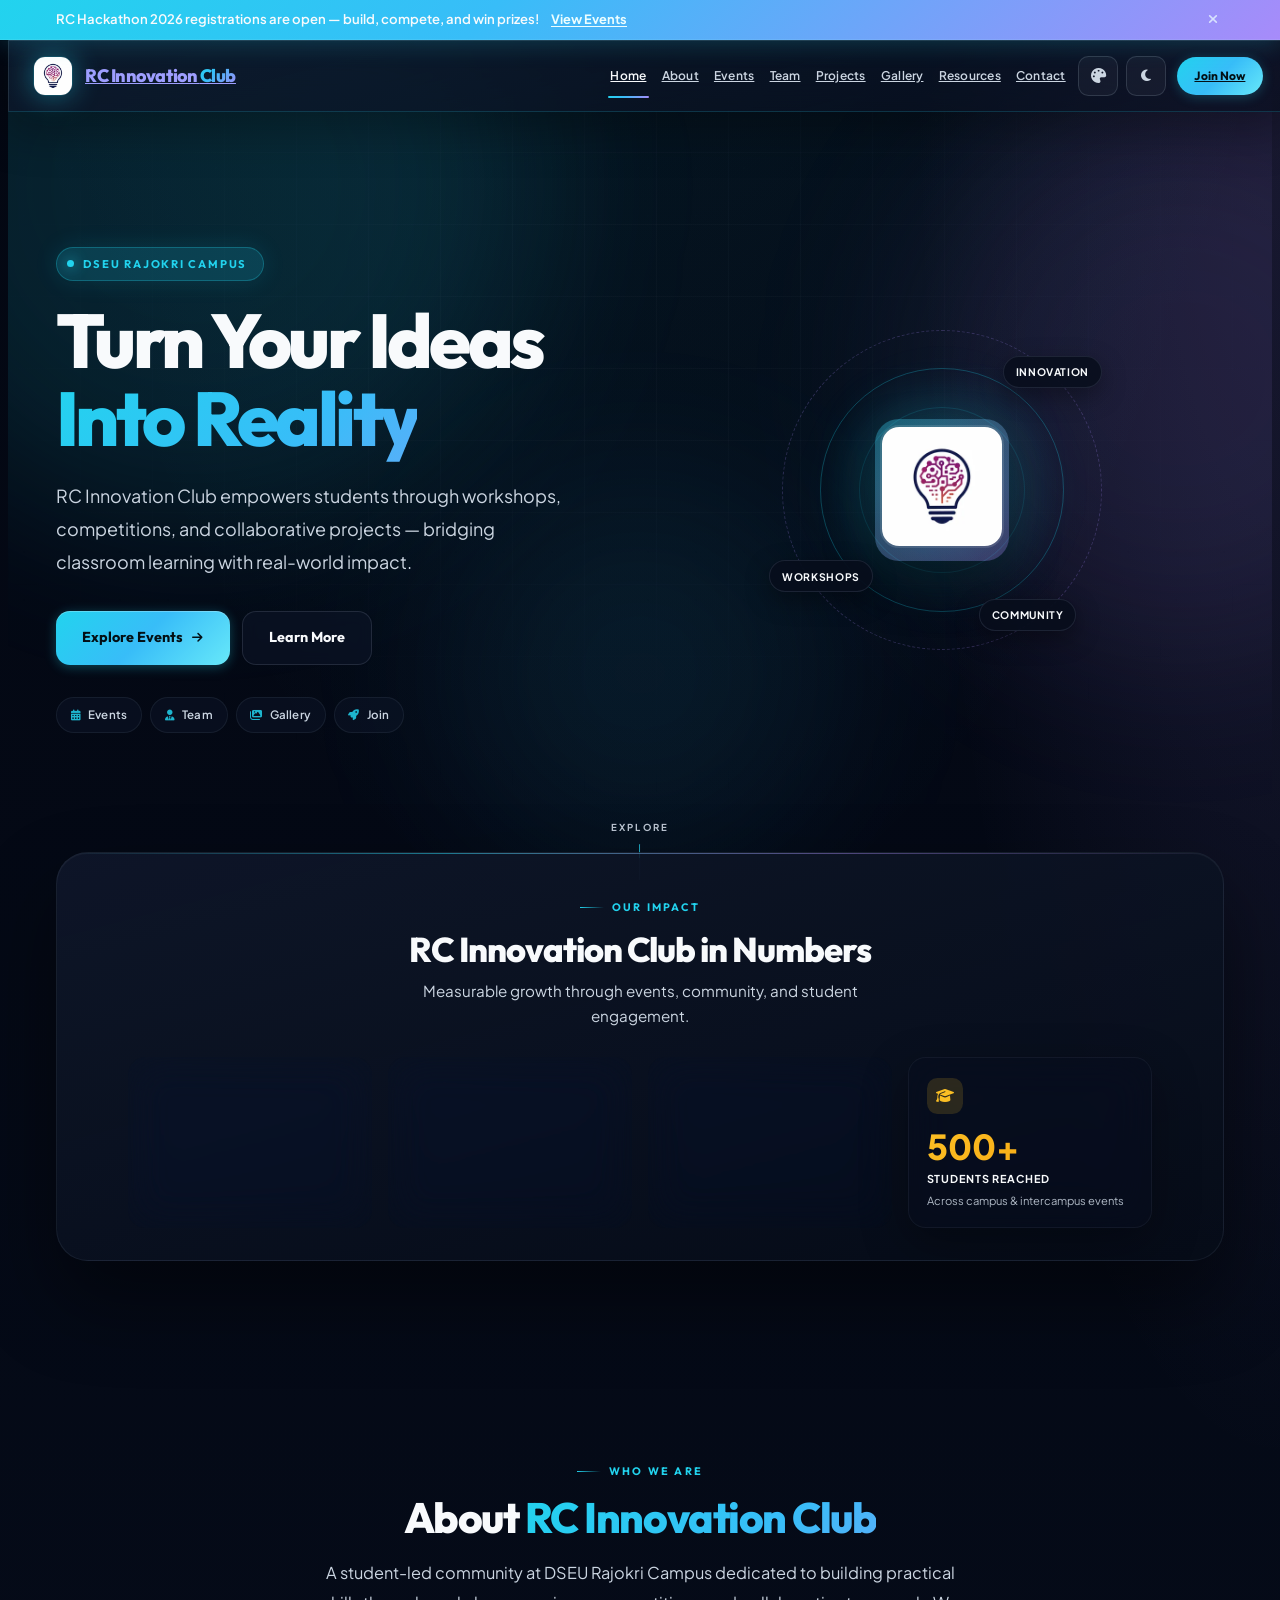
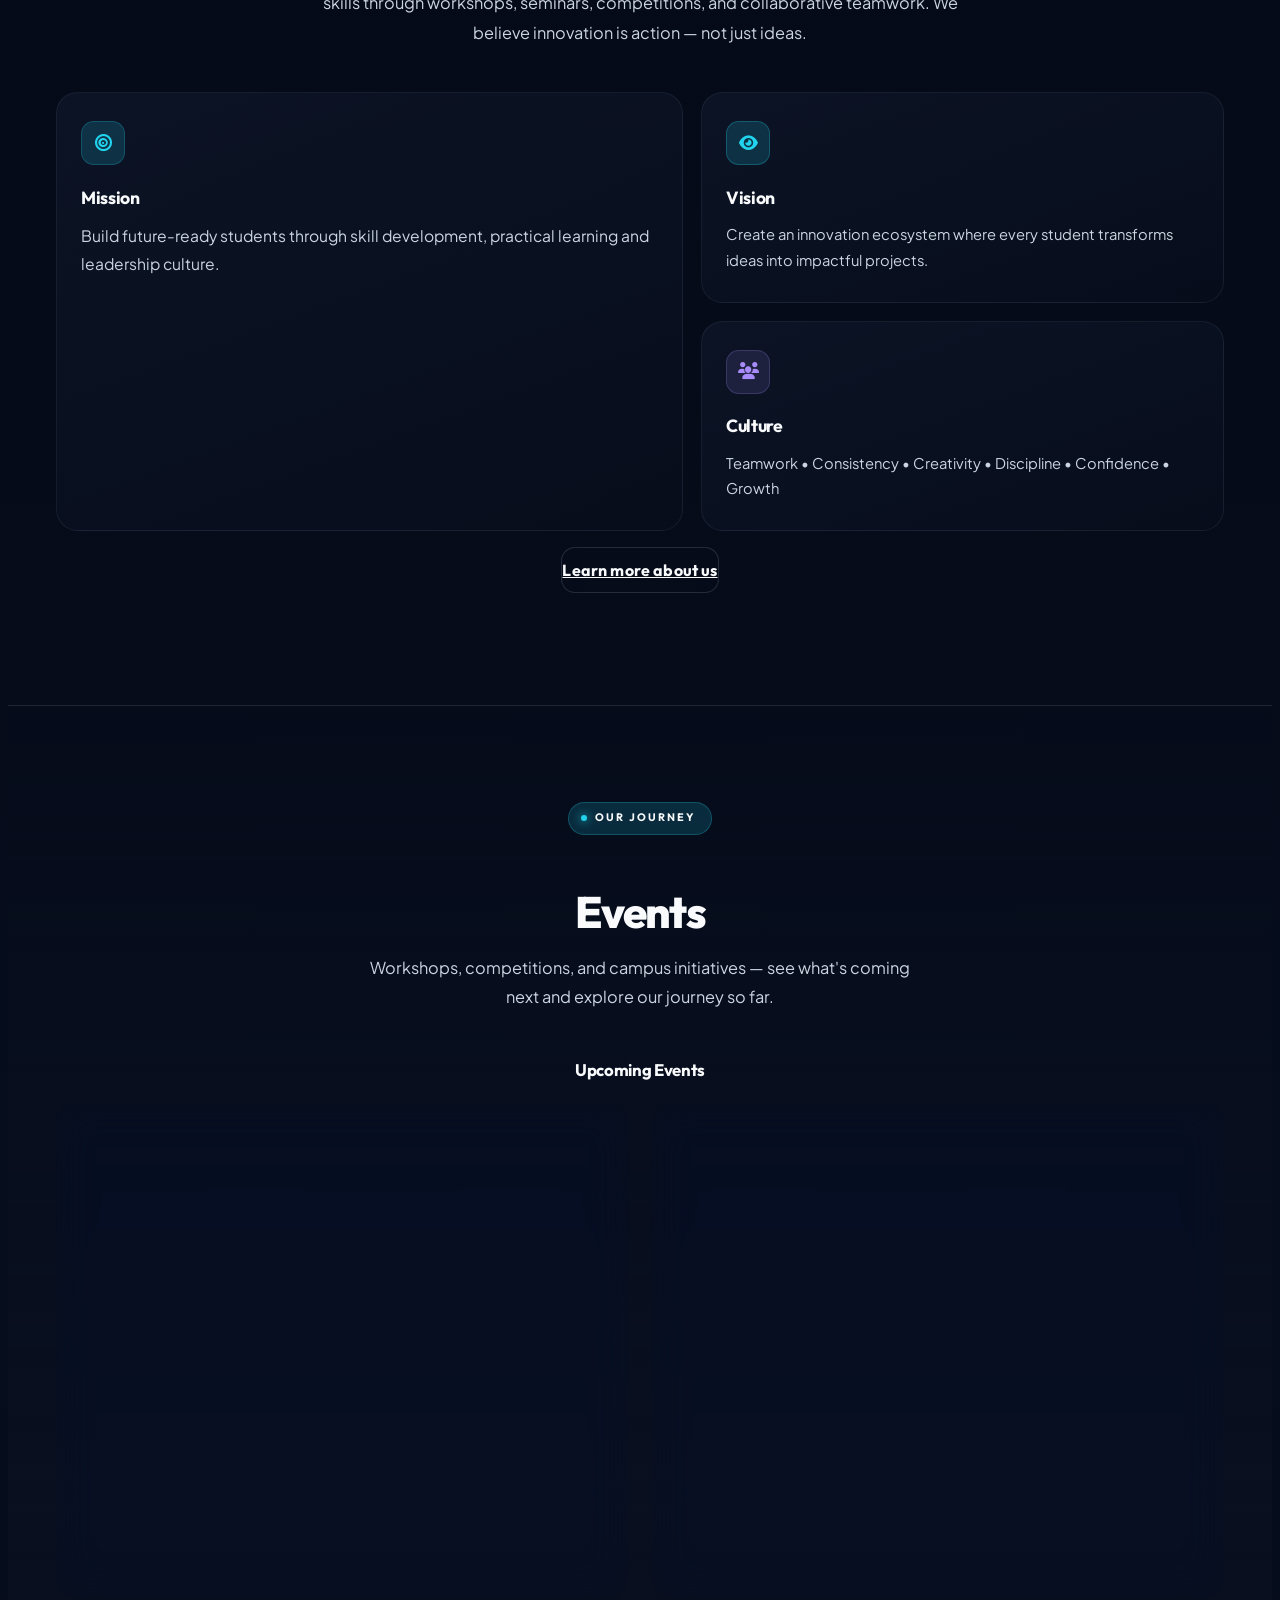
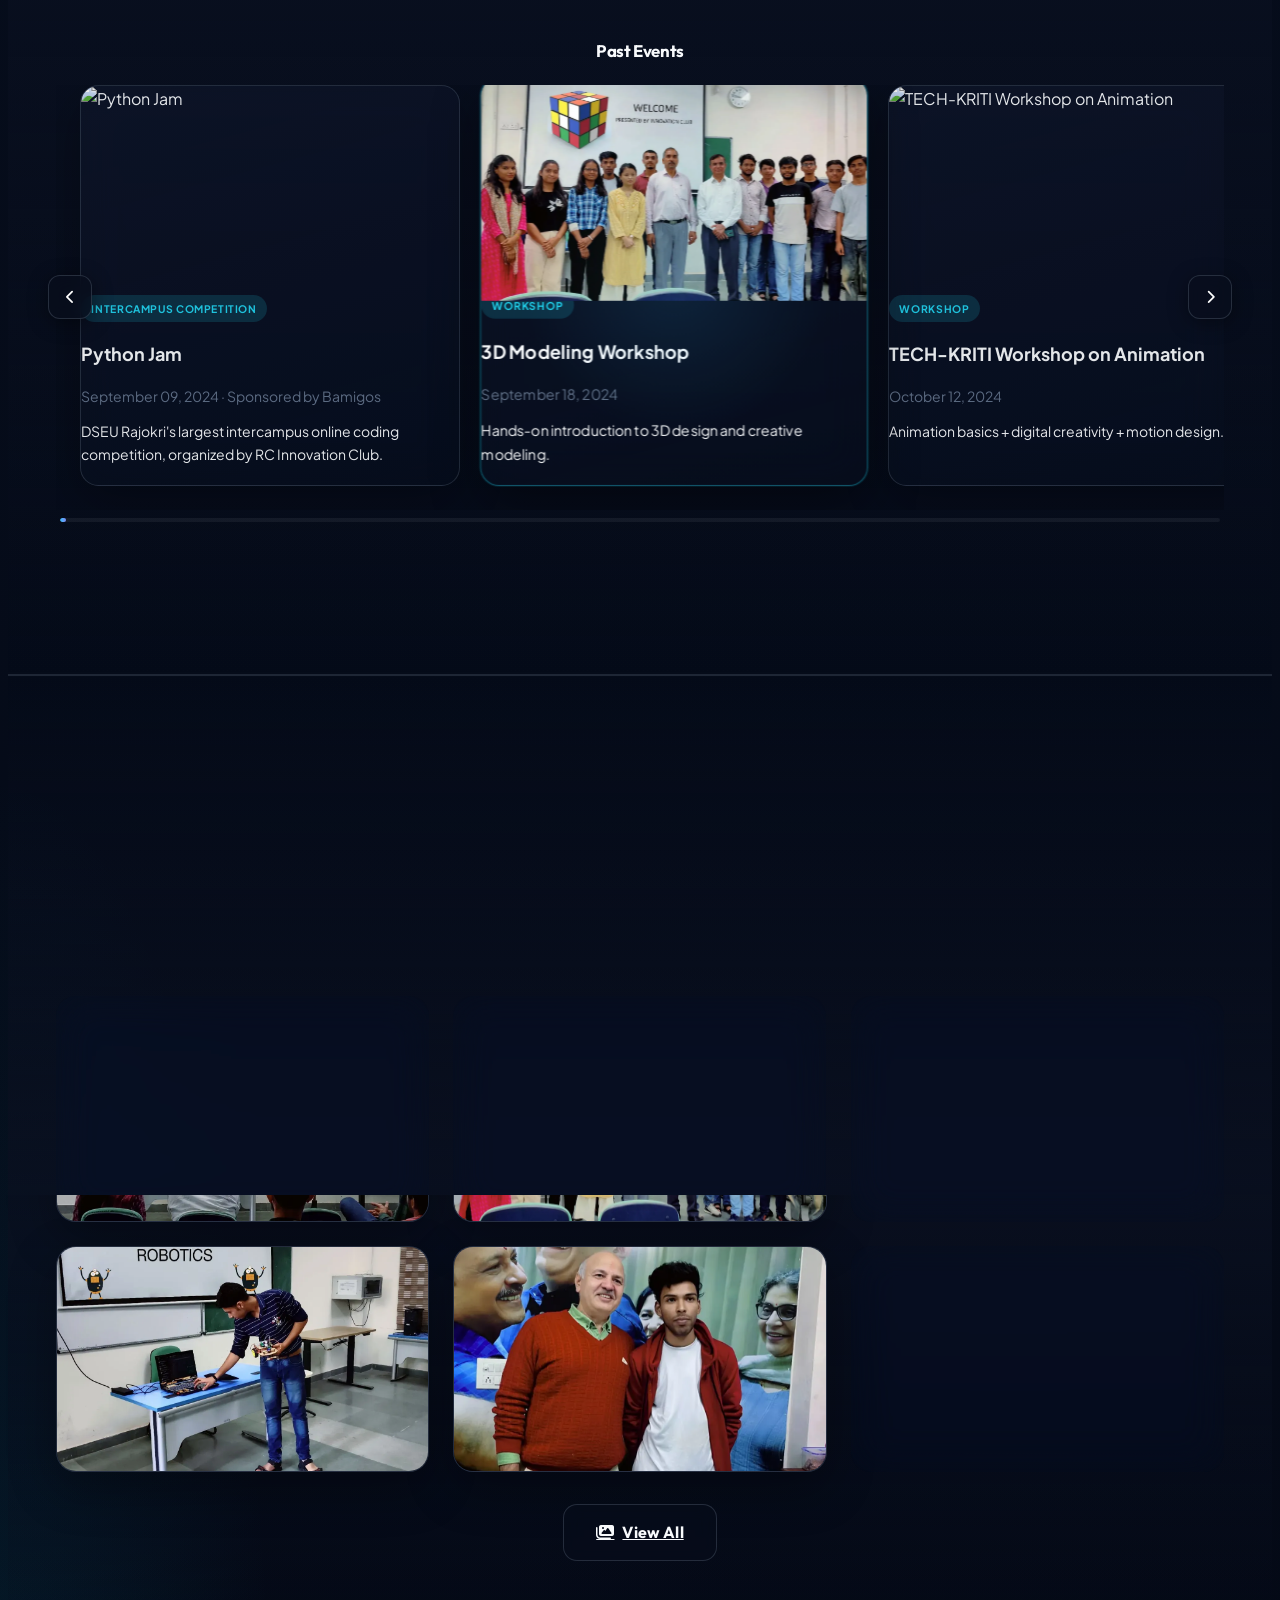
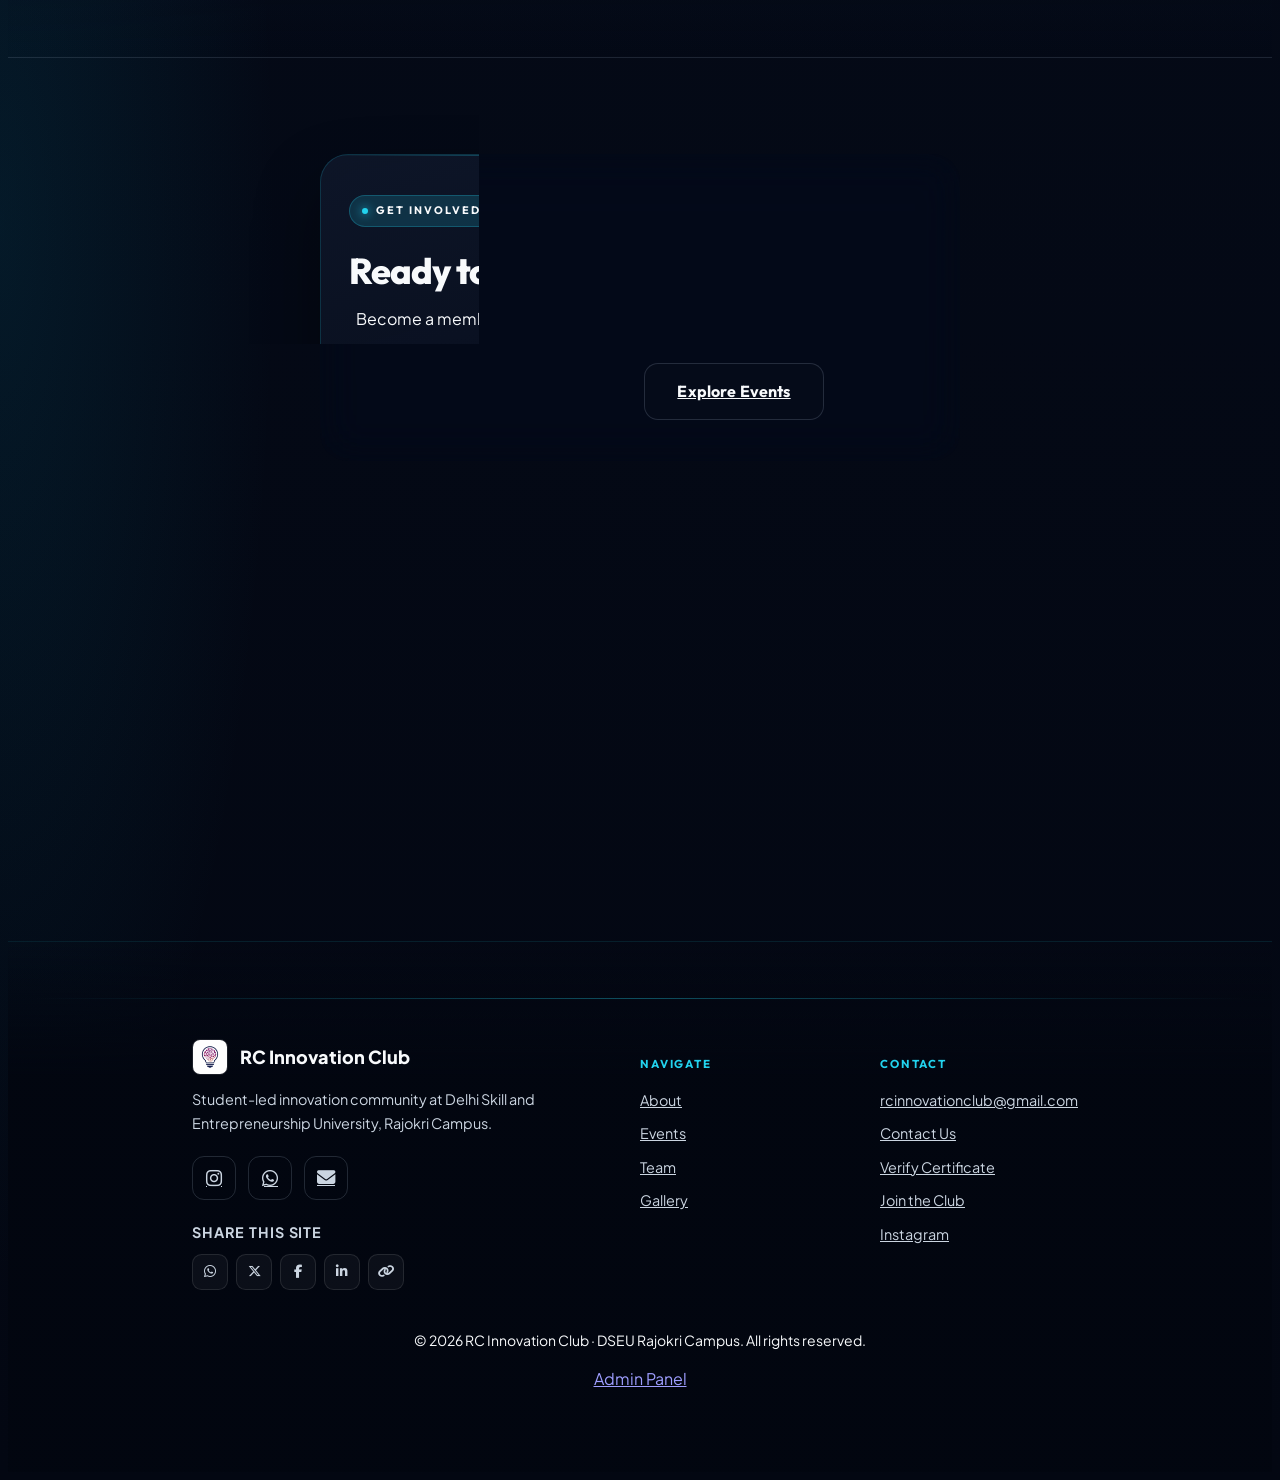
==== commit 1b18b5b7: "Change" ====
--- a/index.html
+++ b/index.html
@@ -55,6 +55,7 @@
   <link rel="stylesheet" href="css/site-ui.css?v=20250614" />
   <link rel="stylesheet" href="css/mobile-performance.css?v=20250614" />
   <link rel="stylesheet" href="css/readability.css?v=20250615" />
+  <link rel="stylesheet" href="css/page-transition.css?v=20250615" />
   <style>
     .dash-hero { min-height: 100svh; display: flex; align-items: center; position: relative; overflow: hidden; }
     .dash-hero__layout { display: grid; gap: 2.5rem; align-items: center; width: 100%; }
@@ -313,6 +314,7 @@
   <script defer src="js/core/backend.js?v=20250614"></script>
   <script defer src="js/core/cms.js?v=20250614"></script>
   <script defer src="js/core/site-chrome.js?v=20250614"></script>
+  <script defer src="js/core/page-transition.js?v=20250615"></script>
   <script defer src="js/seo/seo.js?v=20250614"></script>
   <script defer src="js/theme/theme.js?v=20250614"></script>
   <script defer src="js/analytics/analytics.js?v=20250614"></script>
--- a/css/page-transition.css
+++ b/css/page-transition.css
@@ -0,0 +1,65 @@
+/* Smooth page transitions between site pages */
+.page-transition {
+  position: fixed;
+  inset: 0;
+  z-index: 9999;
+  pointer-events: none;
+  opacity: 0;
+  visibility: hidden;
+  transition: opacity 0.32s cubic-bezier(0.22, 1, 0.36, 1), visibility 0.32s;
+}
+
+.page-transition__veil {
+  position: absolute;
+  inset: 0;
+  background:
+    radial-gradient(ellipse 80% 60% at 50% 40%, color-mix(in srgb, var(--accent) 18%, transparent), transparent 70%),
+    linear-gradient(180deg, rgba(3, 7, 18, 0.2) 0%, var(--bg-primary) 55%, var(--bg-primary) 100%);
+  backdrop-filter: blur(6px);
+  -webkit-backdrop-filter: blur(6px);
+}
+
+.page-transition.is-active {
+  opacity: 1;
+  visibility: visible;
+  pointer-events: all;
+}
+
+html.page-leaving body {
+  opacity: 0.55;
+  transform: translateY(10px) scale(0.992);
+  filter: blur(2px);
+  transition:
+    opacity 0.32s cubic-bezier(0.22, 1, 0.36, 1),
+    transform 0.32s cubic-bezier(0.22, 1, 0.36, 1),
+    filter 0.32s ease;
+}
+
+html.page-enter body {
+  opacity: 0;
+  transform: translateY(14px);
+}
+
+html.page-enter-active body {
+  opacity: 1;
+  transform: none;
+  transition:
+    opacity 0.42s cubic-bezier(0.22, 1, 0.36, 1),
+    transform 0.42s cubic-bezier(0.22, 1, 0.36, 1);
+}
+
+@media (prefers-reduced-motion: reduce) {
+  .page-transition,
+  html.page-leaving body,
+  html.page-enter body,
+  html.page-enter-active body {
+    transition: none !important;
+    transform: none !important;
+    filter: none !important;
+    opacity: 1 !important;
+  }
+
+  .page-transition {
+    display: none;
+  }
+}
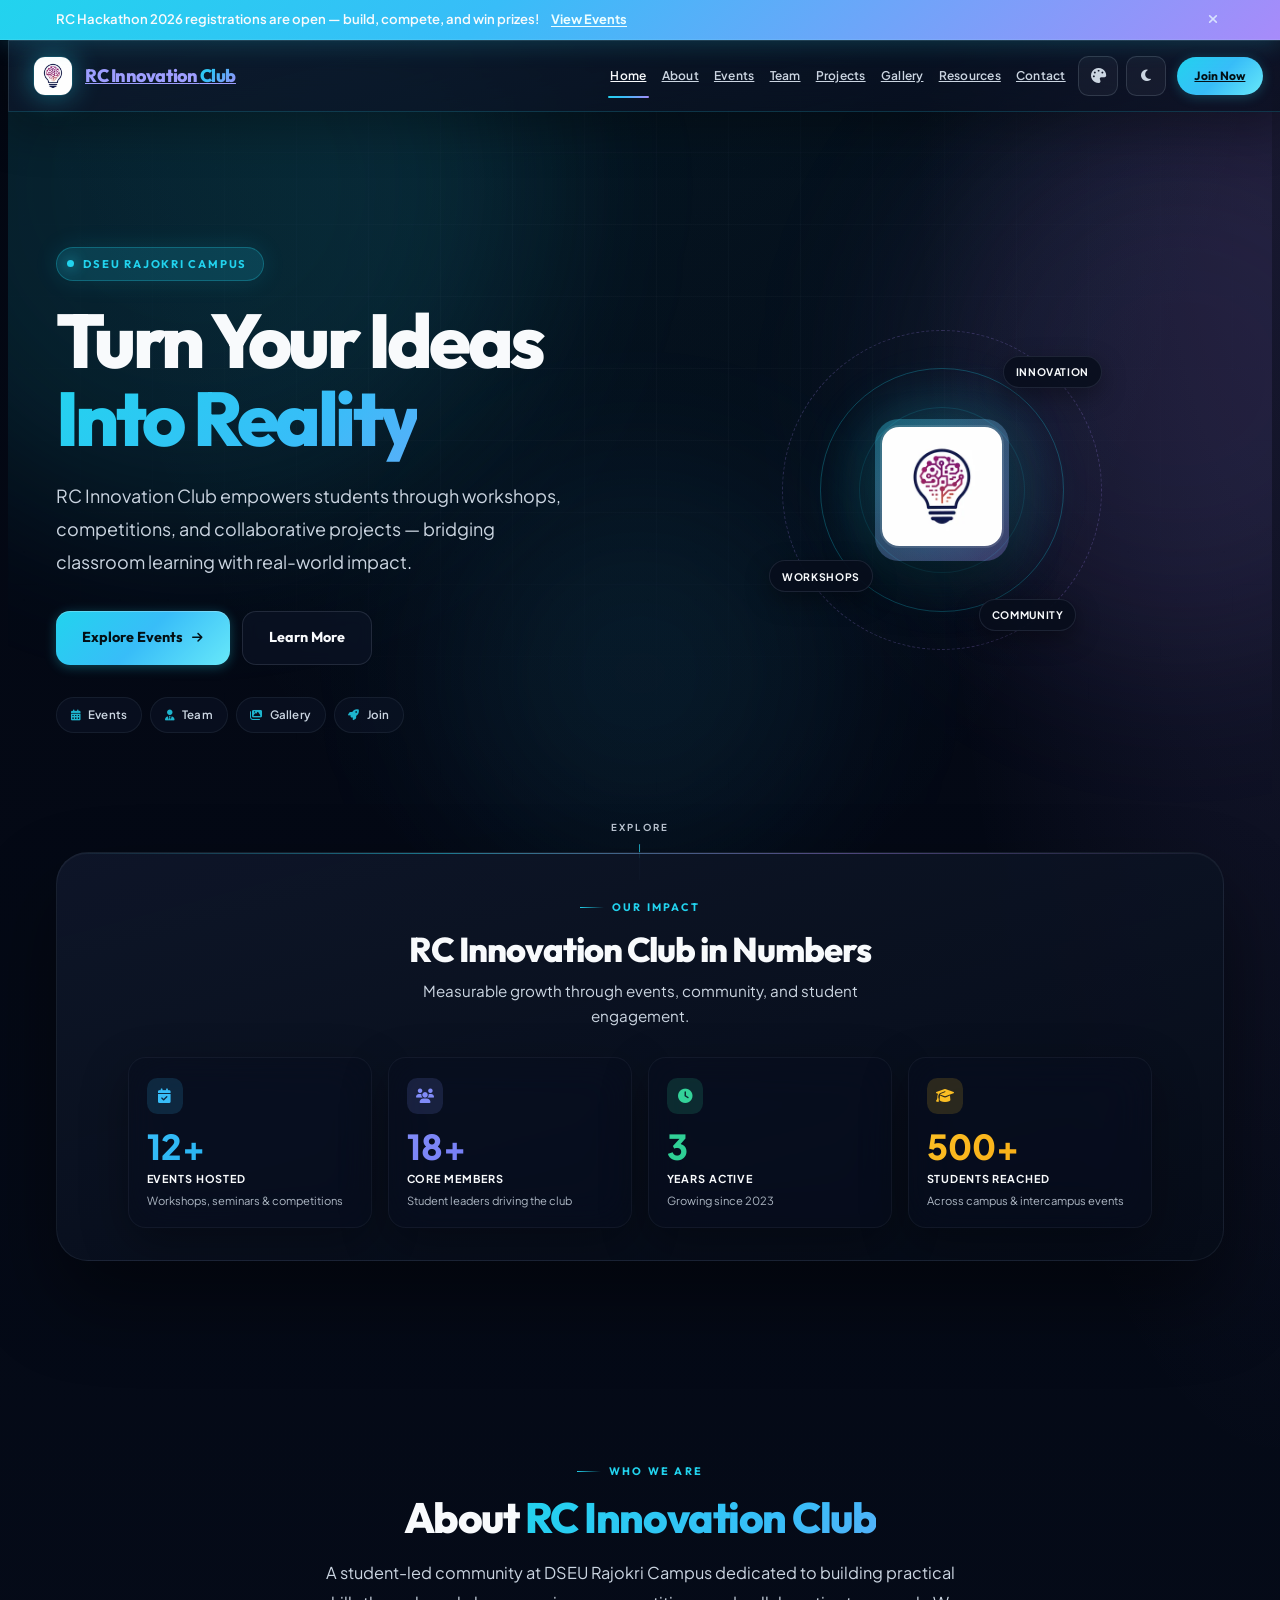
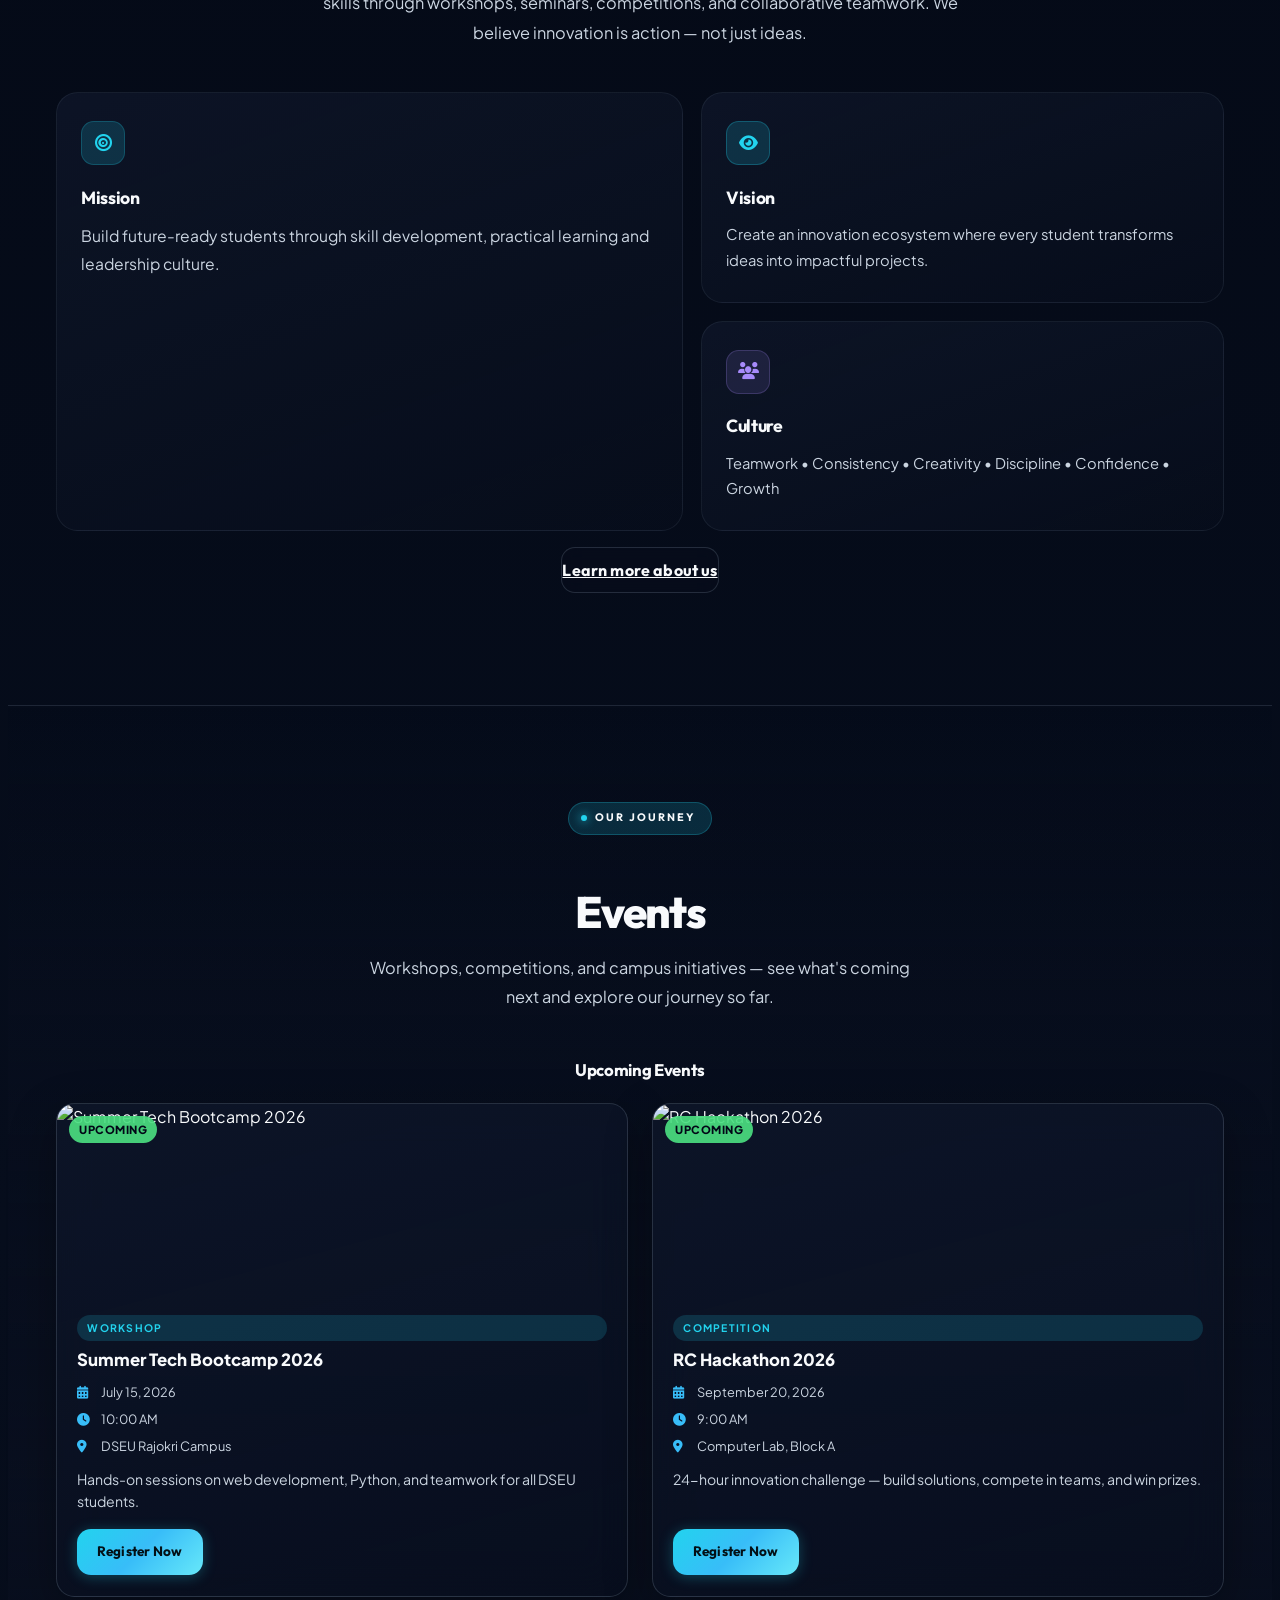
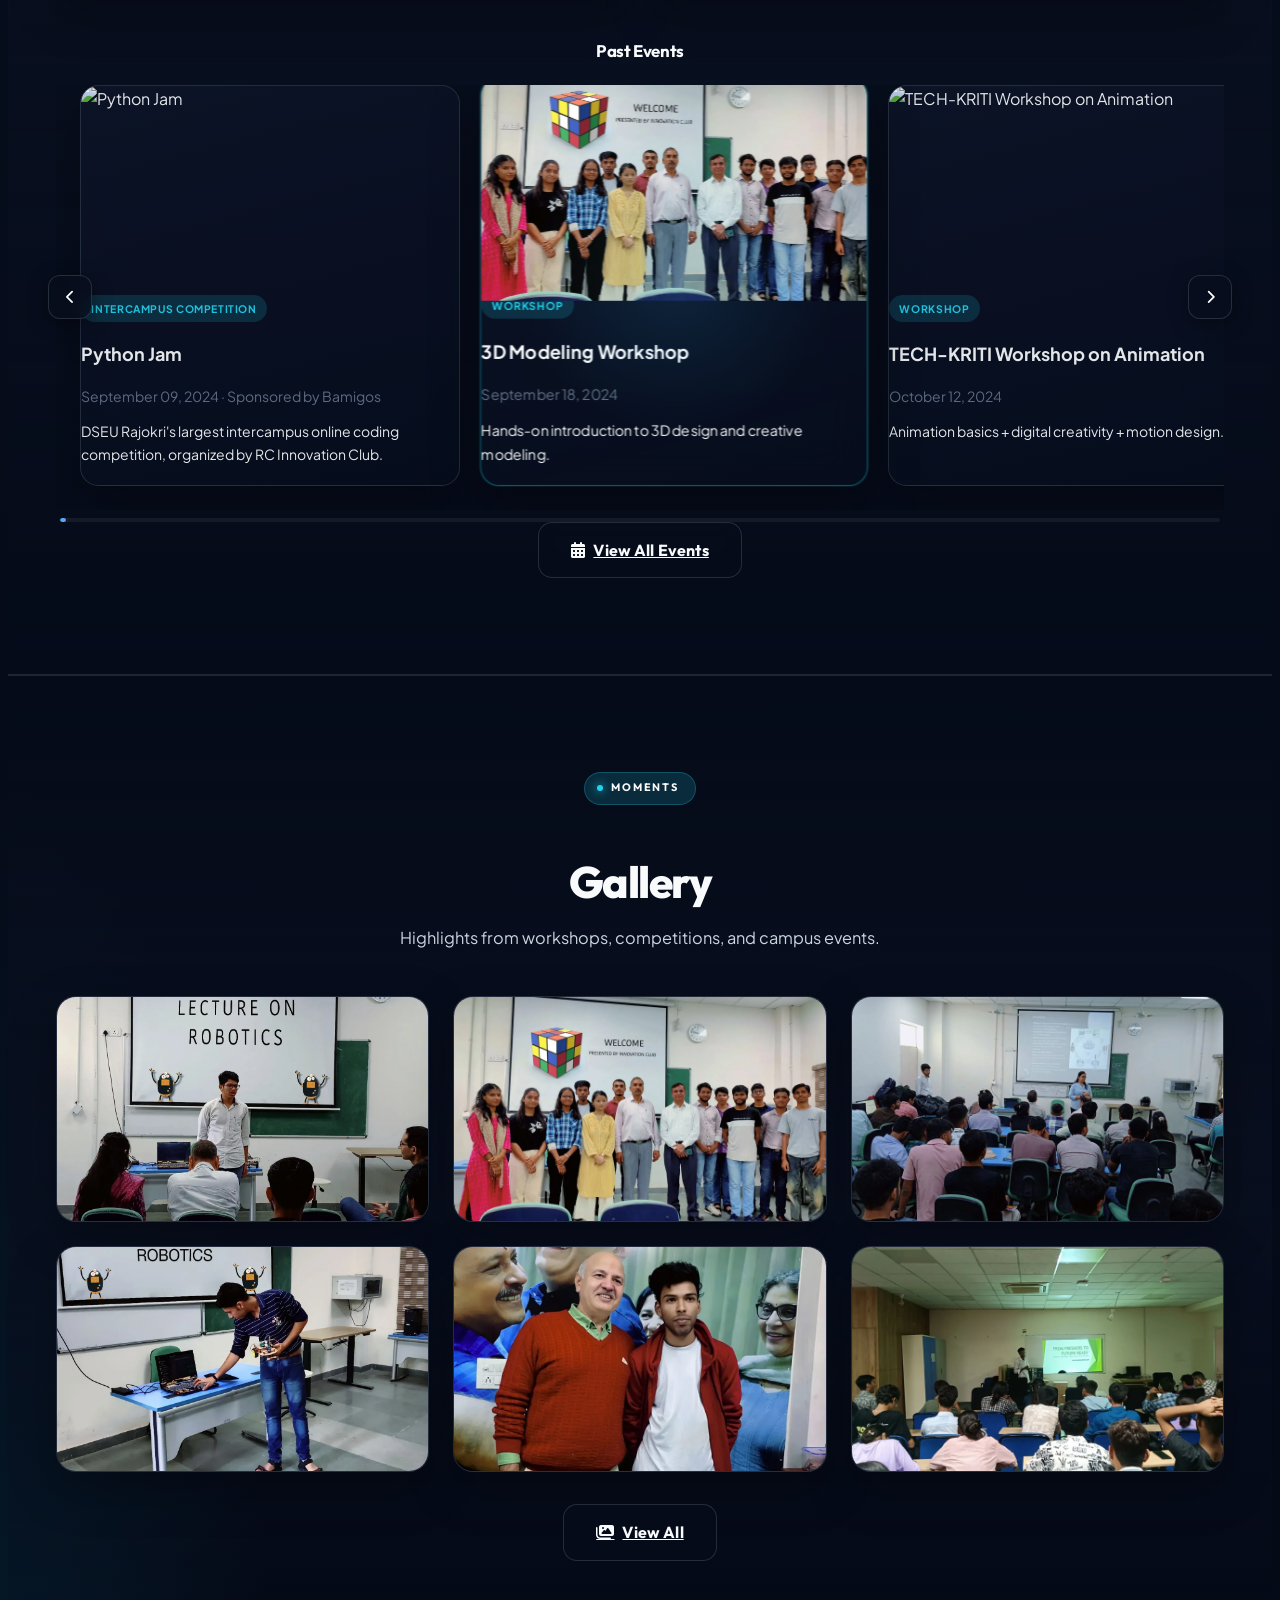
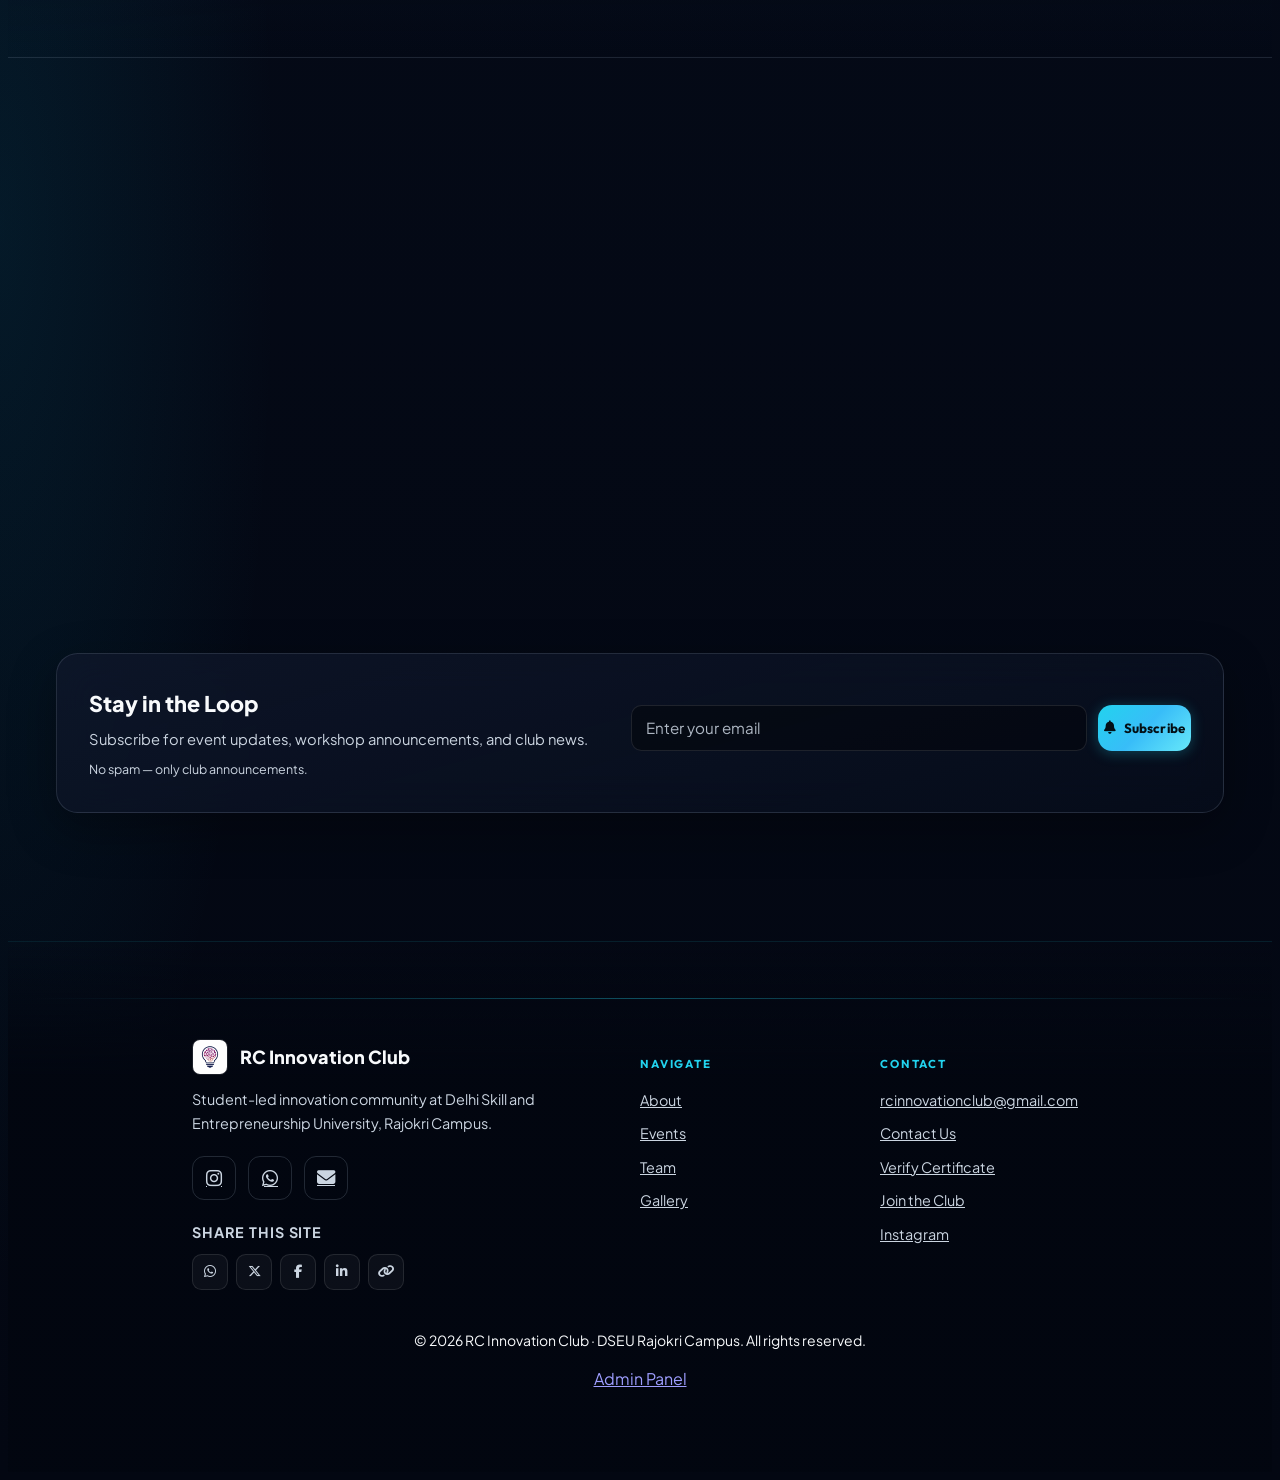
==== commit 9f17a230: "Change" ====
--- a/index.html
+++ b/index.html
@@ -28,16 +28,25 @@
   <meta name="description" content="RC Innovation Club at DSEU Rajokri Campus — workshops, competitions, and hands-on learning for future-ready students." />
   <meta name="robots" content="index, follow" />
   <meta name="theme-color" content="#030712" />
-  <link rel="canonical" href="" />
+  <link rel="icon" href="favicon.ico" sizes="any" />
+  <link rel="icon" type="image/png" sizes="32x32" href="assets/logo/favicon-32.png" />
+  <link rel="icon" type="image/png" sizes="48x48" href="assets/logo/favicon-48.png" />
+  <link rel="apple-touch-icon" sizes="180x180" href="assets/logo/apple-touch-icon.png" />
+  <link rel="canonical" href="https://rc-innovation-club.onrender.com/" />
   <meta property="og:type" content="website" />
   <meta property="og:site_name" content="RC Innovation Club" />
   <meta property="og:title" content="RC Innovation Club | DSEU Rajokri" />
   <meta property="og:description" content="RC Innovation Club at DSEU Rajokri Campus — workshops, competitions, and hands-on learning for future-ready students." />
-  <meta property="og:image" content="assets/logo/logo.webp" />
+  <meta property="og:image" content="https://rc-innovation-club.onrender.com/assets/logo/og-share.png" />
+  <meta property="og:image:type" content="image/png" />
+  <meta property="og:image:width" content="1200" />
+  <meta property="og:image:height" content="630" />
+  <meta property="og:image:alt" content="RC Innovation Club" />
+  <meta property="og:url" content="https://rc-innovation-club.onrender.com/" />
   <meta name="twitter:card" content="summary_large_image" />
   <meta name="twitter:title" content="RC Innovation Club | DSEU Rajokri" />
   <meta name="twitter:description" content="RC Innovation Club at DSEU Rajokri Campus — workshops, competitions, and hands-on learning for future-ready students." />
-  <meta name="twitter:image" content="assets/logo/logo.webp" />
+  <meta name="twitter:image" content="https://rc-innovation-club.onrender.com/assets/logo/og-share.png" />
   <title>RC Innovation Club | DSEU Rajokri</title>
   <link rel="preconnect" href="https://fonts.googleapis.com" />
   <link rel="preconnect" href="https://fonts.gstatic.com" crossorigin />
@@ -315,7 +324,7 @@
   <script defer src="js/core/cms.js?v=20250614"></script>
   <script defer src="js/core/site-chrome.js?v=20250614"></script>
   <script defer src="js/core/page-transition.js?v=20250615"></script>
-  <script defer src="js/seo/seo.js?v=20250614"></script>
+  <script defer src="js/seo/seo.js?v=20250615"></script>
   <script defer src="js/theme/theme.js?v=20250614"></script>
   <script defer src="js/analytics/analytics.js?v=20250614"></script>
   <script defer src="js/newsletter/newsletter.js?v=20250614"></script>
